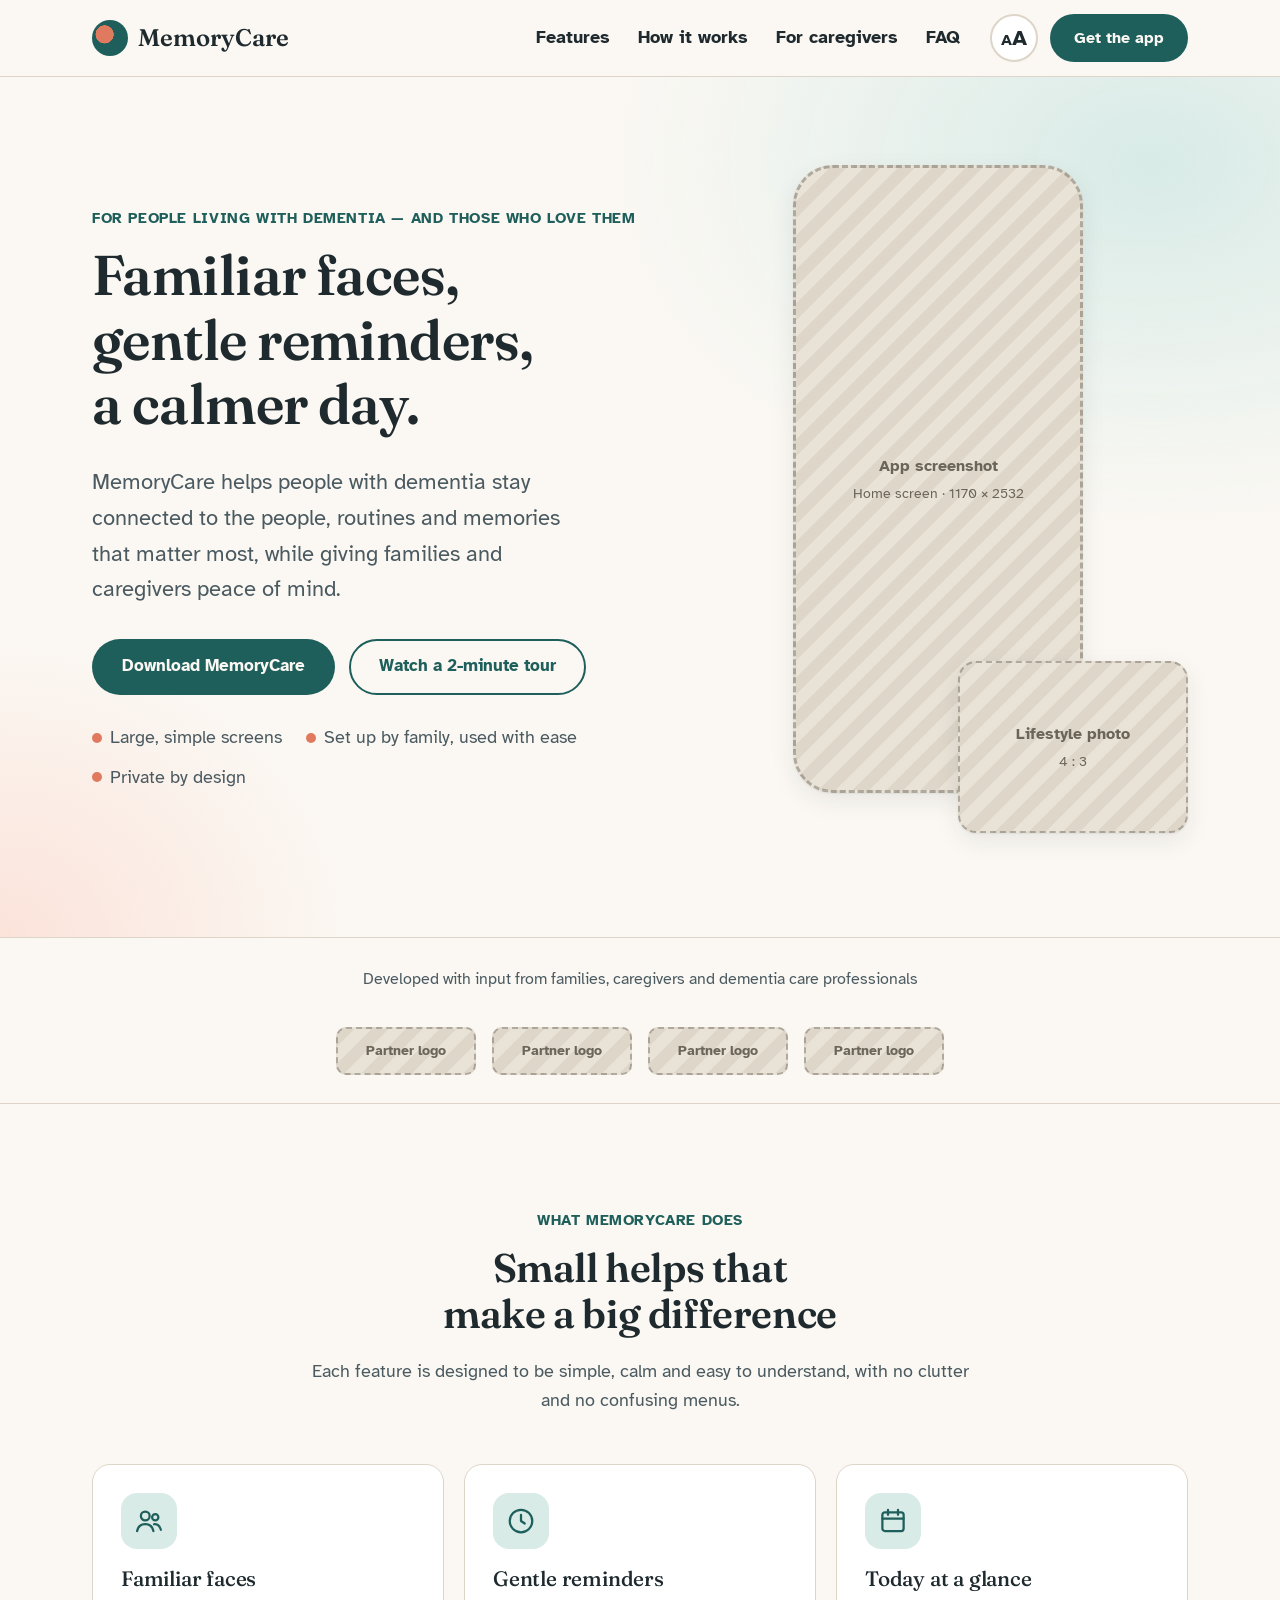
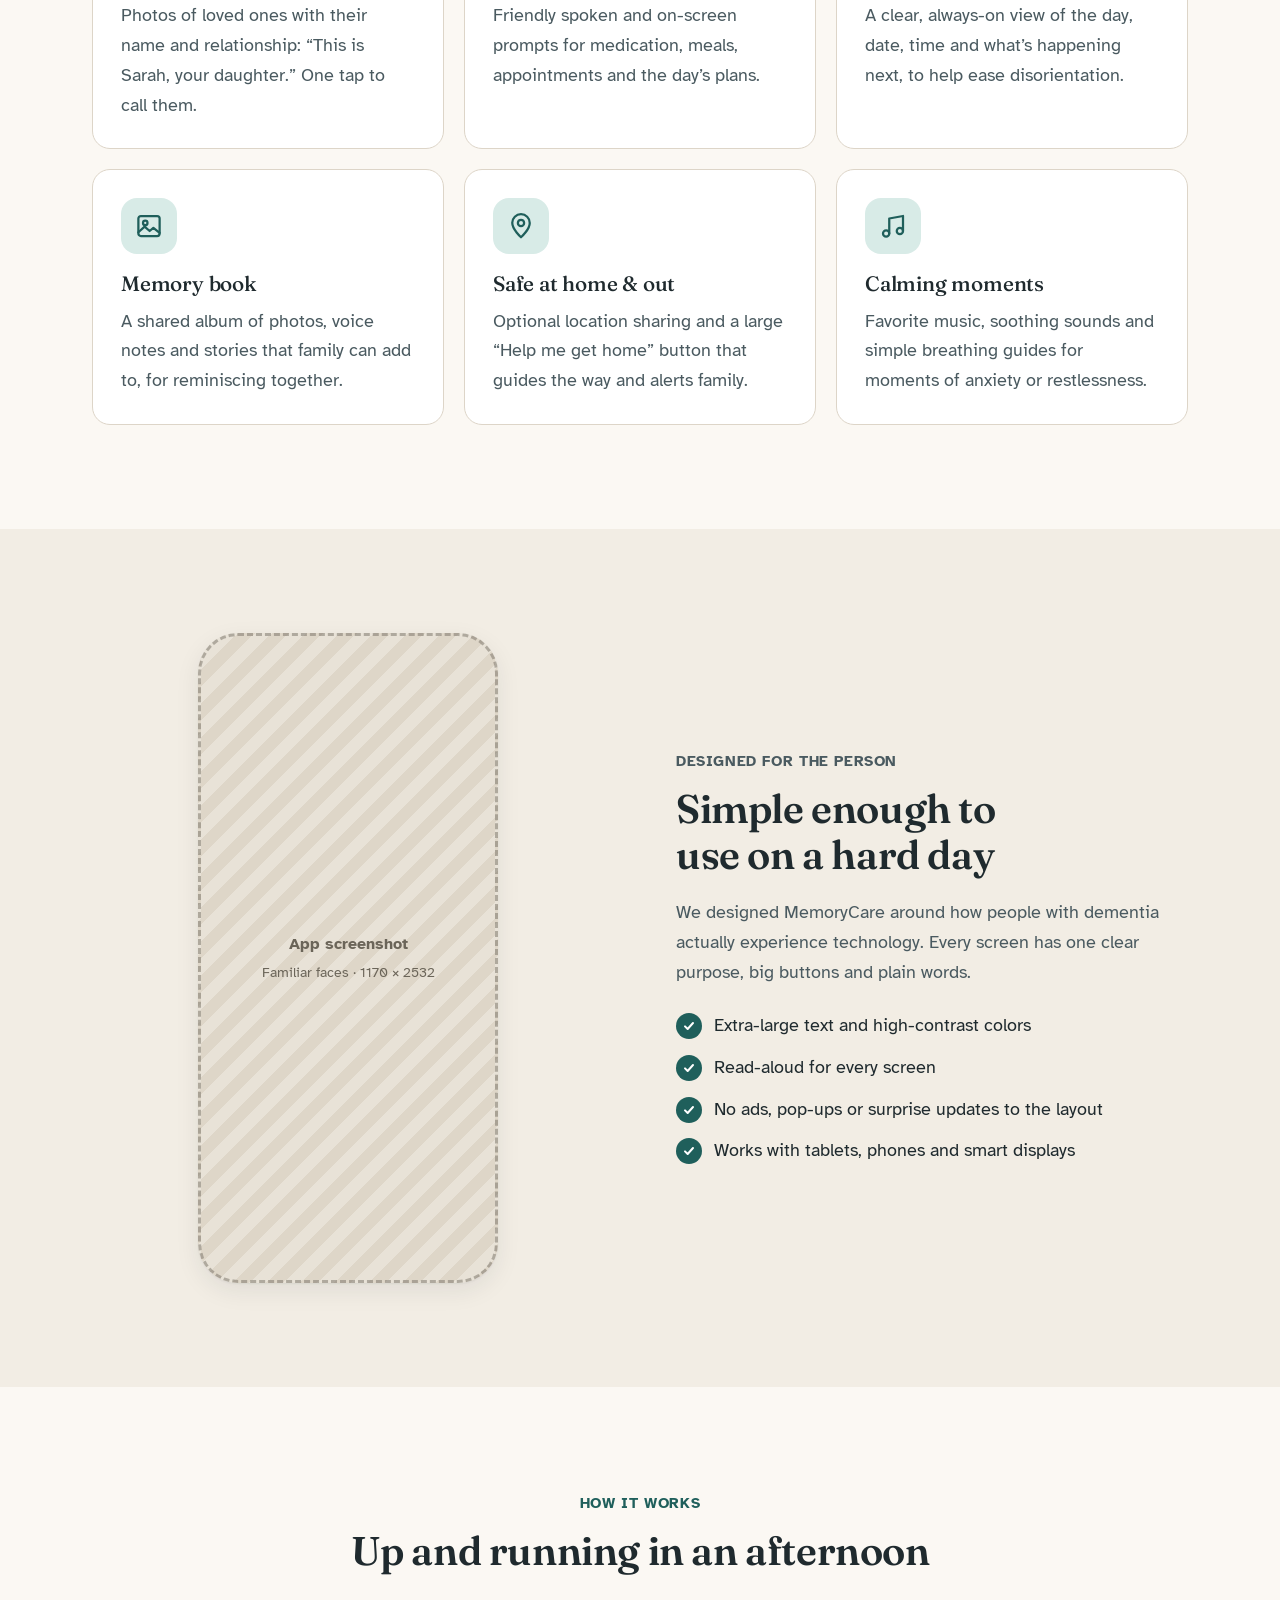
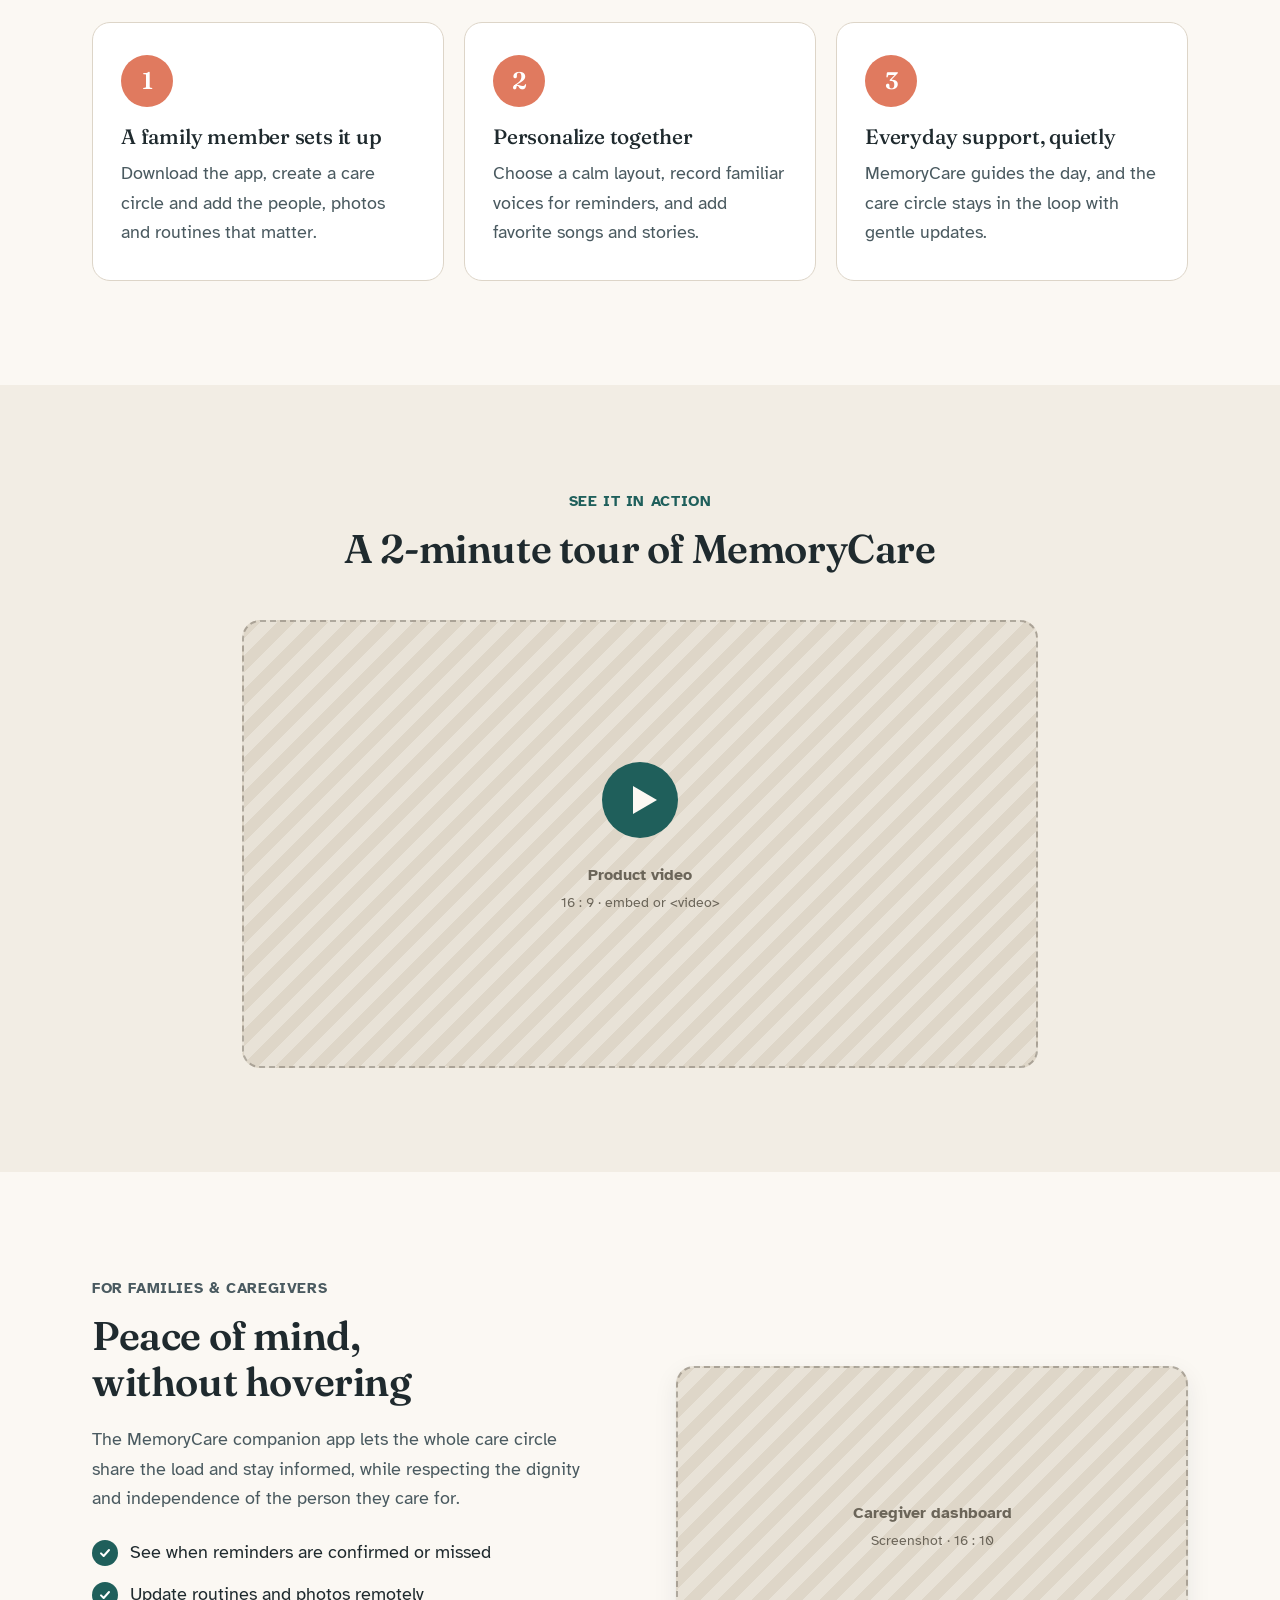
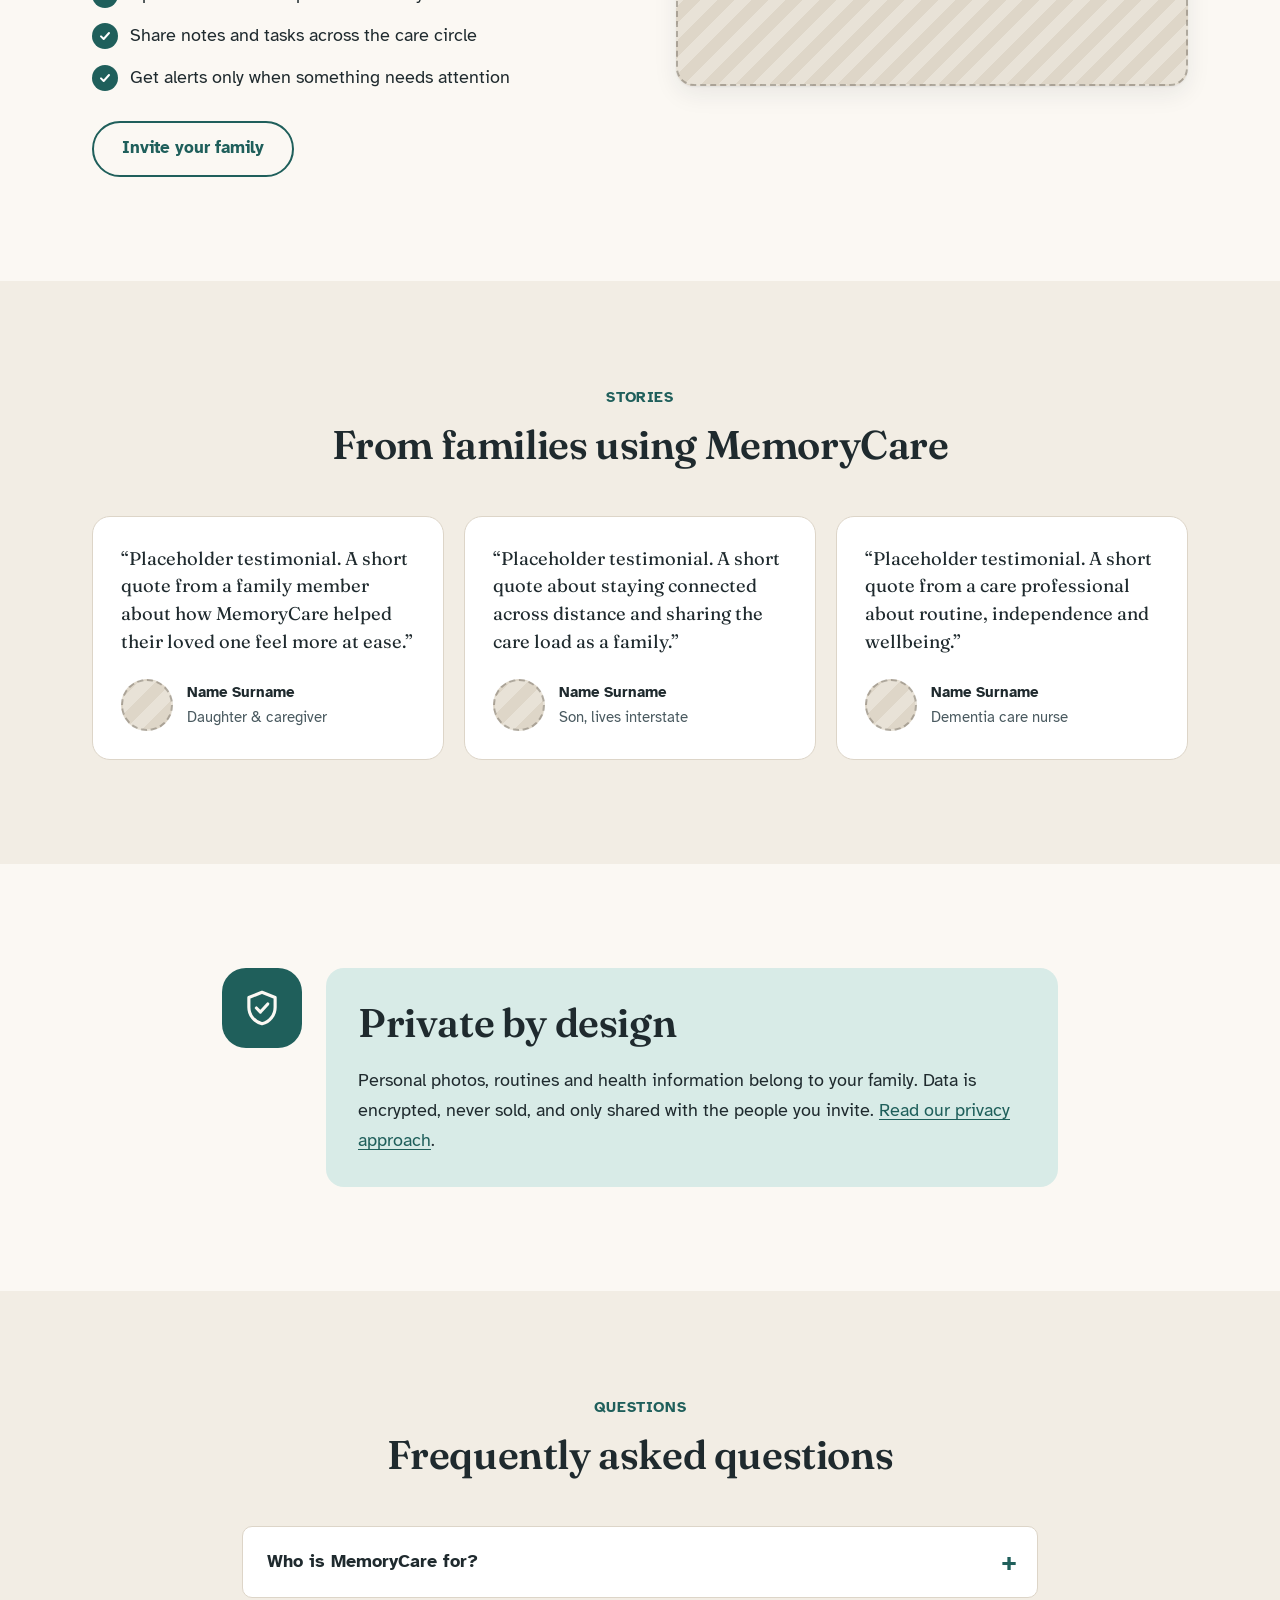
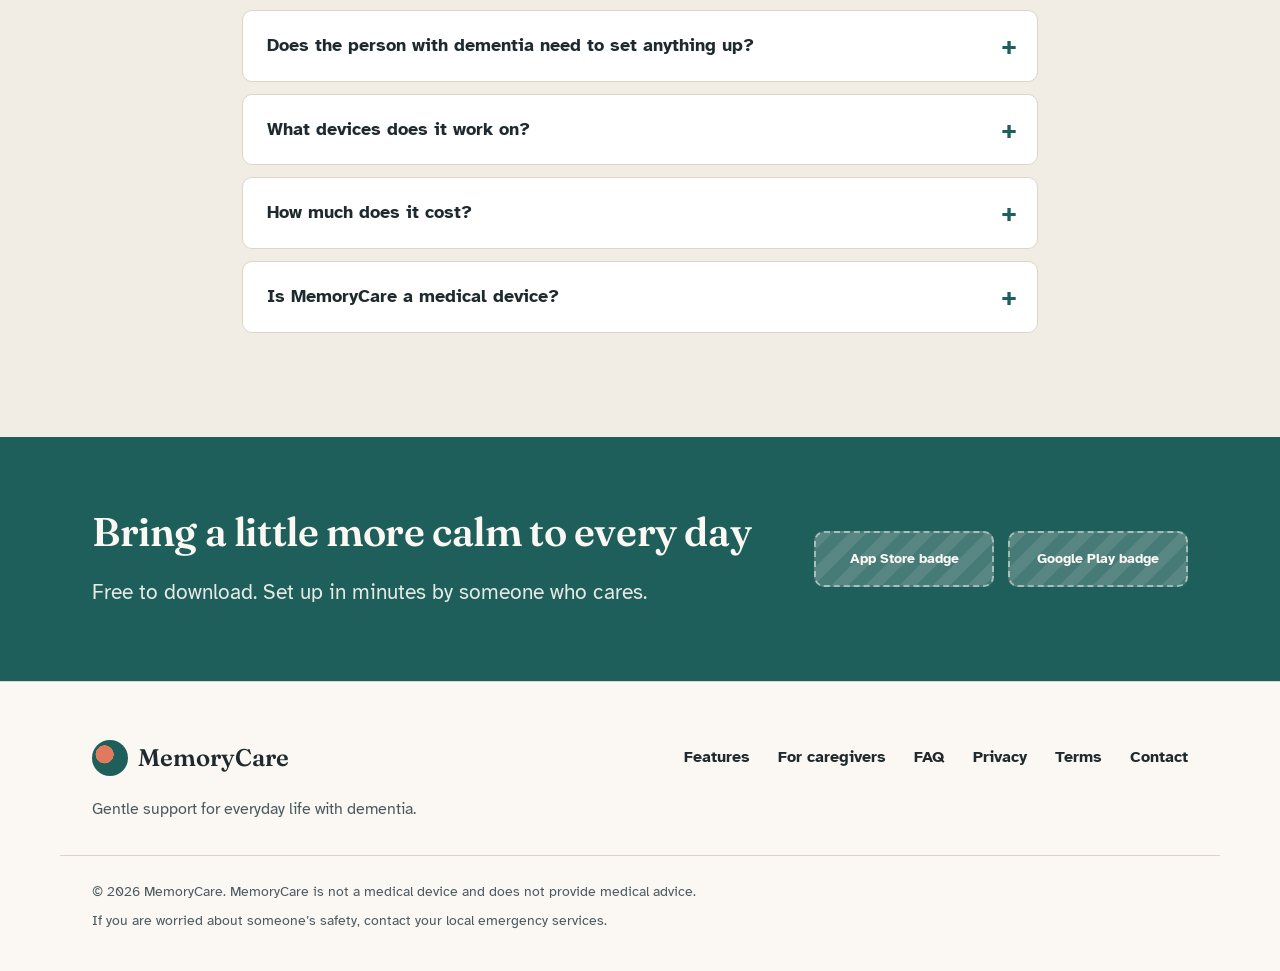
==== index.html @ 11215de0 "Initial commit" ====
<!doctype html>
<html lang="en">
<head>
  <meta charset="utf-8">
  <meta name="viewport" content="width=device-width, initial-scale=1">
  <title>MemoryCare — Gentle support for everyday life with dementia</title>
  <meta name="description" content="MemoryCare helps people living with dementia stay connected to the people, routines and memories that matter — and gives caregivers peace of mind.">
  <link rel="icon" href="assets/favicon.svg" type="image/svg+xml">
  <link rel="preconnect" href="https://fonts.googleapis.com">
  <link rel="preconnect" href="https://fonts.gstatic.com" crossorigin>
  <link href="https://fonts.googleapis.com/css2?family=Atkinson+Hyperlegible:ital,wght@0,400;0,700;1,400&family=Fraunces:opsz,wght@9..144,500;9..144,600&display=swap" rel="stylesheet">
  <link rel="stylesheet" href="styles.css">
</head>
<body>
  <a class="skip-link" href="#main">Skip to main content</a>

  <header class="site-header">
    <div class="container header-inner">
      <a class="brand" href="#top" aria-label="MemoryCare home">
        <!-- PLACEHOLDER: replace with final logo -->
        <span class="brand-mark" aria-hidden="true"></span>
        <span class="brand-name">MemoryCare</span>
      </a>

      <button class="nav-toggle" aria-expanded="false" aria-controls="site-nav">
        <span class="nav-toggle-bar" aria-hidden="true"></span>
        <span class="visually-hidden">Menu</span>
      </button>

      <nav id="site-nav" class="site-nav" aria-label="Main">
        <ul>
          <li><a href="#features">Features</a></li>
          <li><a href="#how-it-works">How it works</a></li>
          <li><a href="#caregivers">For caregivers</a></li>
          <li><a href="#faq">FAQ</a></li>
        </ul>
        <div class="nav-actions">
          <button class="text-size-toggle" type="button" aria-pressed="false" title="Make text larger">
            <span aria-hidden="true">A<span class="big-a">A</span></span>
            <span class="visually-hidden">Larger text</span>
          </button>
          <a class="btn btn-primary btn-sm" href="#download">Get the app</a>
        </div>
      </nav>
    </div>
  </header>

  <main id="main">
    <!-- HERO -->
    <section class="hero" id="top">
      <div class="container hero-inner">
        <div class="hero-copy">
          <p class="eyebrow">For people living with dementia — and those who love them</p>
          <h1>Familiar faces, gentle reminders, a calmer day.</h1>
          <p class="lead">MemoryCare helps people with dementia stay connected to the people, routines and memories that matter most, while giving families and caregivers peace of mind.</p>
          <div class="hero-ctas">
            <a class="btn btn-primary" href="#download">Download MemoryCare</a>
            <a class="btn btn-ghost" href="#video">Watch a 2-minute tour</a>
          </div>
          <ul class="hero-points">
            <li>Large, simple screens</li>
            <li>Set up by family, used with ease</li>
            <li>Private by design</li>
          </ul>
        </div>
        <div class="hero-media">
          <div class="ph ph-phone" role="img" aria-label="Placeholder: MemoryCare home screen on a phone">
            <span>App screenshot<small>Home screen · 1170 × 2532</small></span>
          </div>
          <div class="ph ph-photo hero-photo" role="img" aria-label="Placeholder: older adult and family member using the app together">
            <span>Lifestyle photo<small>4 : 3</small></span>
          </div>
        </div>
      </div>
    </section>

    <!-- TRUST STRIP -->
    <section class="trust" aria-label="Partners and recognition">
      <div class="container trust-inner">
        <p>Developed with input from families, caregivers and dementia care professionals</p>
        <ul class="logo-row">
          <li class="ph ph-logo">Partner logo</li>
          <li class="ph ph-logo">Partner logo</li>
          <li class="ph ph-logo">Partner logo</li>
          <li class="ph ph-logo">Partner logo</li>
        </ul>
      </div>
    </section>

    <!-- FEATURES -->
    <section class="section" id="features">
      <div class="container">
        <header class="section-head">
          <p class="eyebrow">What MemoryCare does</p>
          <h2>Small helps that make a big difference</h2>
          <p>Each feature is designed to be simple, calm and easy to understand, with no clutter and no confusing menus.</p>
        </header>

        <ul class="feature-grid">
          <li class="feature">
            <span class="feature-icon" aria-hidden="true">
              <svg viewBox="0 0 24 24"><circle cx="9" cy="8" r="3.5"/><path d="M2.5 20c.8-3.6 3.4-5.5 6.5-5.5s5.7 1.9 6.5 5.5"/><circle cx="17" cy="9" r="2.5"/><path d="M16 14.6c2.6-.2 4.7 1.4 5.5 4.4"/></svg>
            </span>
            <h3>Familiar faces</h3>
            <p>Photos of loved ones with their name and relationship: “This is Sarah, your daughter.” One tap to call them.</p>
          </li>
          <li class="feature">
            <span class="feature-icon" aria-hidden="true">
              <svg viewBox="0 0 24 24"><circle cx="12" cy="12" r="9"/><path d="M12 7v5l3 2"/></svg>
            </span>
            <h3>Gentle reminders</h3>
            <p>Friendly spoken and on-screen prompts for medication, meals, appointments and the day’s plans.</p>
          </li>
          <li class="feature">
            <span class="feature-icon" aria-hidden="true">
              <svg viewBox="0 0 24 24"><rect x="3.5" y="5" width="17" height="15" rx="2"/><path d="M3.5 10h17M8 3v4M16 3v4"/></svg>
            </span>
            <h3>Today at a glance</h3>
            <p>A clear, always-on view of the day, date, time and what’s happening next, to help ease disorientation.</p>
          </li>
          <li class="feature">
            <span class="feature-icon" aria-hidden="true">
              <svg viewBox="0 0 24 24"><rect x="3.5" y="4" width="17" height="16" rx="2"/><circle cx="9" cy="9.5" r="1.8"/><path d="m3.5 17 5-4.5 4 3.5 3-2.5 5 4"/></svg>
            </span>
            <h3>Memory book</h3>
            <p>A shared album of photos, voice notes and stories that family can add to, for reminiscing together.</p>
          </li>
          <li class="feature">
            <span class="feature-icon" aria-hidden="true">
              <svg viewBox="0 0 24 24"><path d="M12 21s-7-6.2-7-11.5A7 7 0 0 1 19 9.5C19 14.8 12 21 12 21z"/><circle cx="12" cy="9.5" r="2.5"/></svg>
            </span>
            <h3>Safe at home &amp; out</h3>
            <p>Optional location sharing and a large “Help me get home” button that guides the way and alerts family.</p>
          </li>
          <li class="feature">
            <span class="feature-icon" aria-hidden="true">
              <svg viewBox="0 0 24 24"><path d="M9 18V6l11-2v12"/><circle cx="6.5" cy="18" r="2.5"/><circle cx="17.5" cy="16" r="2.5"/></svg>
            </span>
            <h3>Calming moments</h3>
            <p>Favorite music, soothing sounds and simple breathing guides for moments of anxiety or restlessness.</p>
          </li>
        </ul>
      </div>
    </section>

    <!-- SPLIT: PATIENT EXPERIENCE -->
    <section class="section section-tint">
      <div class="container split">
        <div class="split-media">
          <div class="ph ph-phone" role="img" aria-label="Placeholder: Familiar faces screen">
            <span>App screenshot<small>Familiar faces · 1170 × 2532</small></span>
          </div>
        </div>
        <div class="split-copy">
          <p class="eyebrow">Designed for the person</p>
          <h2>Simple enough to use on a hard day</h2>
          <p>We designed MemoryCare around how people with dementia actually experience technology. Every screen has one clear purpose, big buttons and plain words.</p>
          <ul class="check-list">
            <li>Extra-large text and high-contrast colors</li>
            <li>Read-aloud for every screen</li>
            <li>No ads, pop-ups or surprise updates to the layout</li>
            <li>Works with tablets, phones and smart displays</li>
          </ul>
        </div>
      </div>
    </section>

    <!-- HOW IT WORKS -->
    <section class="section" id="how-it-works">
      <div class="container">
        <header class="section-head">
          <p class="eyebrow">How it works</p>
          <h2>Up and running in an afternoon</h2>
        </header>
        <ol class="steps">
          <li class="step">
            <span class="step-num" aria-hidden="true">1</span>
            <h3>A family member sets it up</h3>
            <p>Download the app, create a care circle and add the people, photos and routines that matter.</p>
          </li>
          <li class="step">
            <span class="step-num" aria-hidden="true">2</span>
            <h3>Personalize together</h3>
            <p>Choose a calm layout, record familiar voices for reminders, and add favorite songs and stories.</p>
          </li>
          <li class="step">
            <span class="step-num" aria-hidden="true">3</span>
            <h3>Everyday support, quietly</h3>
            <p>MemoryCare guides the day, and the care circle stays in the loop with gentle updates.</p>
          </li>
        </ol>
      </div>
    </section>

    <!-- VIDEO -->
    <section class="section section-tint" id="video">
      <div class="container narrow">
        <header class="section-head">
          <p class="eyebrow">See it in action</p>
          <h2>A 2-minute tour of MemoryCare</h2>
        </header>
        <div class="ph ph-video" role="img" aria-label="Placeholder: product tour video">
          <span class="play" aria-hidden="true"></span>
          <span>Product video<small>16 : 9 · embed or &lt;video&gt;</small></span>
        </div>
      </div>
    </section>

    <!-- CAREGIVERS -->
    <section class="section" id="caregivers">
      <div class="container split split-reverse">
        <div class="split-media">
          <div class="ph ph-dashboard" role="img" aria-label="Placeholder: caregiver dashboard">
            <span>Caregiver dashboard<small>Screenshot · 16 : 10</small></span>
          </div>
        </div>
        <div class="split-copy">
          <p class="eyebrow">For families &amp; caregivers</p>
          <h2>Peace of mind, without hovering</h2>
          <p>The MemoryCare companion app lets the whole care circle share the load and stay informed, while respecting the dignity and independence of the person they care for.</p>
          <ul class="check-list">
            <li>See when reminders are confirmed or missed</li>
            <li>Update routines and photos remotely</li>
            <li>Share notes and tasks across the care circle</li>
            <li>Get alerts only when something needs attention</li>
          </ul>
          <a class="btn btn-ghost" href="#download">Invite your family</a>
        </div>
      </div>
    </section>

    <!-- TESTIMONIALS -->
    <section class="section section-tint" aria-labelledby="stories-title">
      <div class="container">
        <header class="section-head">
          <p class="eyebrow">Stories</p>
          <h2 id="stories-title">From families using MemoryCare</h2>
        </header>
        <ul class="quote-grid">
          <li class="quote">
            <blockquote>“Placeholder testimonial. A short quote from a family member about how MemoryCare helped their loved one feel more at ease.”</blockquote>
            <div class="quote-by">
              <span class="ph ph-avatar" role="img" aria-label="Placeholder: portrait"></span>
              <span><strong>Name Surname</strong><br>Daughter &amp; caregiver</span>
            </div>
          </li>
          <li class="quote">
            <blockquote>“Placeholder testimonial. A short quote about staying connected across distance and sharing the care load as a family.”</blockquote>
            <div class="quote-by">
              <span class="ph ph-avatar" role="img" aria-label="Placeholder: portrait"></span>
              <span><strong>Name Surname</strong><br>Son, lives interstate</span>
            </div>
          </li>
          <li class="quote">
            <blockquote>“Placeholder testimonial. A short quote from a care professional about routine, independence and wellbeing.”</blockquote>
            <div class="quote-by">
              <span class="ph ph-avatar" role="img" aria-label="Placeholder: portrait"></span>
              <span><strong>Name Surname</strong><br>Dementia care nurse</span>
            </div>
          </li>
        </ul>
      </div>
    </section>

    <!-- PRIVACY -->
    <section class="section">
      <div class="container privacy">
        <span class="privacy-icon" aria-hidden="true">
          <svg viewBox="0 0 24 24"><path d="M12 3 4.5 6v5.5c0 4.6 3.1 8.4 7.5 9.5 4.4-1.1 7.5-4.9 7.5-9.5V6L12 3z"/><path d="m8.8 12 2.3 2.3 4.2-4.6"/></svg>
        </span>
        <div>
          <h2>Private by design</h2>
          <p>Personal photos, routines and health information belong to your family. Data is encrypted, never sold, and only shared with the people you invite. <a href="#">Read our privacy approach</a>.</p>
        </div>
      </div>
    </section>

    <!-- FAQ -->
    <section class="section section-tint" id="faq">
      <div class="container narrow">
        <header class="section-head">
          <p class="eyebrow">Questions</p>
          <h2>Frequently asked questions</h2>
        </header>
        <div class="faq">
          <details>
            <summary>Who is MemoryCare for?</summary>
            <p>MemoryCare is for people living with early- to mid-stage dementia or memory loss, and the family members and caregivers who support them.</p>
          </details>
          <details>
            <summary>Does the person with dementia need to set anything up?</summary>
            <p>No. A family member or caregiver handles setup from their own phone. The person using MemoryCare simply sees a calm, ready-to-use home screen.</p>
          </details>
          <details>
            <summary>What devices does it work on?</summary>
            <p>MemoryCare works on iPhone, iPad and Android phones and tablets. A large tablet on a stand works especially well at home.</p>
          </details>
          <details>
            <summary>How much does it cost?</summary>
            <p>Placeholder: pricing details to be confirmed.</p>
          </details>
          <details>
            <summary>Is MemoryCare a medical device?</summary>
            <p>No. MemoryCare is a daily-living support tool and does not diagnose or treat any condition. Always follow the advice of your health professionals.</p>
          </details>
        </div>
      </div>
    </section>

    <!-- DOWNLOAD CTA -->
    <section class="cta" id="download">
      <div class="container cta-inner">
        <div>
          <h2>Bring a little more calm to every day</h2>
          <p>Free to download. Set up in minutes by someone who cares.</p>
        </div>
        <div class="store-badges">
          <!-- PLACEHOLDER: replace with official App Store / Google Play badges + links -->
          <a class="ph ph-badge" href="#" aria-label="Download on the App Store (link coming soon)">App Store badge</a>
          <a class="ph ph-badge" href="#" aria-label="Get it on Google Play (link coming soon)">Google Play badge</a>
        </div>
      </div>
    </section>
  </main>

  <footer class="site-footer">
    <div class="container footer-inner">
      <div class="footer-brand">
        <a class="brand" href="#top" aria-label="MemoryCare home">
          <span class="brand-mark" aria-hidden="true"></span>
          <span class="brand-name">MemoryCare</span>
        </a>
        <p>Gentle support for everyday life with dementia.</p>
      </div>
      <nav class="footer-nav" aria-label="Footer">
        <ul>
          <li><a href="#features">Features</a></li>
          <li><a href="#caregivers">For caregivers</a></li>
          <li><a href="#faq">FAQ</a></li>
          <li><a href="#">Privacy</a></li>
          <li><a href="#">Terms</a></li>
          <li><a href="mailto:hello@example.com">Contact</a></li>
        </ul>
      </nav>
    </div>
    <div class="container footer-legal">
      <p>&copy; <span id="year">2026</span> MemoryCare. MemoryCare is not a medical device and does not provide medical advice.</p>
      <p>If you are worried about someone’s safety, contact your local emergency services.</p>
    </div>
  </footer>

  <script src="script.js"></script>
</body>
</html>
---- styles.css ----
/* ==========================================================================
   MemoryCare — styles
   Calm, high-contrast, large-type design for people living with dementia
   and their caregivers.
   ========================================================================== */

:root {
  /* Palette */
  --bg: #fbf8f3;
  --bg-tint: #f2ede4;
  --surface: #ffffff;
  --text: #1f2a2e;
  --text-muted: #4a5a60;
  --primary: #1f5f5b;
  --primary-hover: #174a47;
  --primary-soft: #d8ebe7;
  --accent: #e07a5f;
  --accent-soft: #fbe3da;
  --border: #ddd5c8;
  --focus: #e07a5f;

  /* Placeholder media */
  --ph-bg: #e8e2d7;
  --ph-stripe: #ded6c8;
  --ph-text: #6b6559;

  /* Type */
  --font-body: "Atkinson Hyperlegible", system-ui, -apple-system, "Segoe UI", sans-serif;
  --font-display: "Fraunces", Georgia, serif;
  --base-size: 1.125rem; /* 18px */

  /* Layout */
  --radius: 18px;
  --radius-sm: 10px;
  --shadow: 0 1px 2px rgb(31 42 46 / 0.06), 0 8px 24px rgb(31 42 46 / 0.08);
  --container: 1160px;
  --gutter: 16px;
}

@media (prefers-color-scheme: dark) {
  :root {
    --bg: #141b1d;
    --bg-tint: #1a2326;
    --surface: #1f2a2d;
    --text: #eef2f0;
    --text-muted: #b5c2c0;
    --primary: #7cc4b9;
    --primary-hover: #9ad6cc;
    --primary-soft: #23403d;
    --accent: #f0a088;
    --accent-soft: #3e2b25;
    --border: #2f3d40;
    --focus: #f0a088;
    --ph-bg: #253033;
    --ph-stripe: #2b3739;
    --ph-text: #9fb0ad;
    --shadow: 0 1px 2px rgb(0 0 0 / 0.3), 0 8px 24px rgb(0 0 0 / 0.3);
  }
}

/* Larger text mode (toggled from header) */
html.text-large { --base-size: 1.3125rem; } /* 21px */

/* ---------- Base ---------- */
*,
*::before,
*::after { box-sizing: border-box; }

html {
  scroll-behavior: smooth;
  scroll-padding-top: 90px;
  -webkit-text-size-adjust: 100%;
}

@media (prefers-reduced-motion: reduce) {
  html { scroll-behavior: auto; }
  *, *::before, *::after { transition: none !important; animation: none !important; }
}

body {
  margin: 0;
  background: var(--bg);
  color: var(--text);
  font-family: var(--font-body);
  font-size: var(--base-size);
  line-height: 1.65;
  overflow-x: hidden;
}

h1, h2, h3 {
  font-family: var(--font-display);
  font-weight: 600;
  line-height: 1.15;
  letter-spacing: -0.01em;
  margin: 0 0 0.5em;
  text-wrap: balance;
}
h1 { font-size: clamp(2.25rem, 5vw, 3.5rem); }
h2 { font-size: clamp(1.75rem, 3.6vw, 2.5rem); }
h3 { font-size: 1.3rem; font-weight: 500; }

p { margin: 0 0 1em; }
p:last-child { margin-bottom: 0; }

a { color: var(--primary); text-underline-offset: 3px; }
a:hover { color: var(--primary-hover); }

ul, ol { margin: 0; padding: 0; list-style: none; }

:focus-visible {
  outline: 3px solid var(--focus);
  outline-offset: 3px;
  border-radius: 6px;
}

.visually-hidden {
  position: absolute !important;
  width: 1px; height: 1px;
  overflow: hidden;
  clip: rect(0 0 0 0);
  white-space: nowrap;
}

.skip-link {
  position: absolute;
  left: 16px; top: -100px;
  background: var(--primary);
  color: var(--bg);
  padding: 12px 18px;
  border-radius: var(--radius-sm);
  z-index: 100;
  font-weight: 700;
}
.skip-link:focus { top: 16px; color: var(--bg); }

.container {
  width: 100%;
  max-width: var(--container);
  margin-inline: auto;
  padding-inline: var(--gutter);
}
@media (min-width: 720px) { :root { --gutter: 32px; } }

.narrow { max-width: 860px; }

/* ---------- Buttons ---------- */
.btn {
  display: inline-flex;
  align-items: center;
  justify-content: center;
  min-height: 56px;
  padding: 0 28px;
  border-radius: 999px;
  font: 700 1.05rem/1 var(--font-body);
  text-decoration: none;
  border: 2px solid transparent;
  cursor: pointer;
  transition: background-color .15s, color .15s, border-color .15s, transform .15s;
}
.btn:active { transform: translateY(1px); }
.btn-primary { background: var(--primary); color: var(--bg); }
.btn-primary:hover { background: var(--primary-hover); color: var(--bg); }
.btn-ghost { border-color: var(--primary); color: var(--primary); background: transparent; }
.btn-ghost:hover { background: var(--primary-soft); color: var(--primary); }
.btn-sm { min-height: 48px; padding: 0 22px; font-size: 1rem; }

/* ---------- Header ---------- */
.site-header {
  position: sticky;
  top: 0;
  z-index: 50;
  background: color-mix(in srgb, var(--bg) 92%, transparent);
  backdrop-filter: blur(10px);
  border-bottom: 1px solid var(--border);
}
.header-inner {
  display: flex;
  align-items: center;
  justify-content: space-between;
  gap: 16px;
  min-height: 76px;
}

.brand {
  display: inline-flex;
  align-items: center;
  gap: 10px;
  text-decoration: none;
  color: var(--text);
}
.brand:hover { color: var(--text); }
.brand-mark {
  width: 36px; height: 36px;
  border-radius: 50%;
  background:
    radial-gradient(circle at 35% 40%, var(--accent) 0 28%, transparent 29%),
    var(--primary);
  flex-shrink: 0;
}
.brand-name {
  font-family: var(--font-display);
  font-size: 1.5rem;
  font-weight: 600;
}

.site-nav { display: flex; align-items: center; gap: 28px; }
.site-nav ul { display: flex; gap: 24px; }
.site-nav ul a {
  color: var(--text);
  text-decoration: none;
  font-weight: 700;
  padding: 8px 2px;
}
.site-nav ul a:hover { color: var(--primary); text-decoration: underline; }
.nav-actions { display: flex; align-items: center; gap: 12px; }

.text-size-toggle {
  min-width: 48px; min-height: 48px;
  border-radius: 999px;
  border: 2px solid var(--border);
  background: var(--surface);
  color: var(--text);
  font: 700 1rem/1 var(--font-body);
  cursor: pointer;
}
.text-size-toggle .big-a { font-size: 1.35em; }
.text-size-toggle[aria-pressed="true"] {
  background: var(--primary-soft);
  border-color: var(--primary);
  color: var(--primary);
}

.nav-toggle {
  display: none;
  width: 52px; height: 52px;
  border: 2px solid var(--border);
  border-radius: var(--radius-sm);
  background: var(--surface);
  cursor: pointer;
  position: relative;
}
.nav-toggle-bar,
.nav-toggle-bar::before,
.nav-toggle-bar::after {
  position: absolute;
  left: 50%;
  width: 24px; height: 3px;
  margin-left: -12px;
  background: var(--text);
  border-radius: 2px;
  transition: transform .2s, opacity .2s;
}
.nav-toggle-bar { top: 50%; margin-top: -1.5px; }
.nav-toggle-bar::before, .nav-toggle-bar::after { content: ""; left: 0; margin-left: 0; }
.nav-toggle-bar::before { top: -8px; }
.nav-toggle-bar::after { top: 8px; }
.nav-toggle[aria-expanded="true"] .nav-toggle-bar { background: transparent; }
.nav-toggle[aria-expanded="true"] .nav-toggle-bar::before { transform: translateY(8px) rotate(45deg); }
.nav-toggle[aria-expanded="true"] .nav-toggle-bar::after { transform: translateY(-8px) rotate(-45deg); }

@media (max-width: 900px) {
  .nav-toggle { display: block; }
  .site-nav {
    display: none;
    position: absolute;
    top: 100%; left: 0; right: 0;
    flex-direction: column;
    align-items: stretch;
    gap: 16px;
    padding: 16px var(--gutter) 24px;
    background: var(--bg);
    border-bottom: 1px solid var(--border);
    box-shadow: var(--shadow);
  }
  .site-nav.is-open { display: flex; }
  .site-nav ul { flex-direction: column; gap: 0; }
  .site-nav ul a { display: block; padding: 14px 4px; border-bottom: 1px solid var(--border); }
  .nav-actions { justify-content: space-between; }
  .nav-actions .btn { flex: 1; }
}

/* ---------- Placeholders ---------- */
.ph {
  display: grid;
  place-items: center;
  text-align: center;
  color: var(--ph-text);
  font-weight: 700;
  font-size: 1rem;
  background:
    repeating-linear-gradient(135deg, var(--ph-stripe) 0 12px, var(--ph-bg) 12px 24px);
  border: 2px dashed color-mix(in srgb, var(--ph-text) 45%, transparent);
  border-radius: var(--radius);
  text-decoration: none;
}
.ph > span { padding: 12px; }
.ph small {
  display: block;
  font-weight: 400;
  font-size: 0.85rem;
  margin-top: 4px;
}
.ph-phone {
  aspect-ratio: 9 / 19.5;
  width: min(100%, 300px);
  border-radius: 40px;
  border-width: 3px;
  box-shadow: var(--shadow);
}
.ph-photo { aspect-ratio: 4 / 3; }
.ph-video { aspect-ratio: 16 / 9; gap: 12px; align-content: center; }
.ph-dashboard { aspect-ratio: 16 / 10; box-shadow: var(--shadow); }
.ph-logo { height: 48px; width: 140px; border-radius: var(--radius-sm); font-size: 0.85rem; }
.ph-avatar { width: 52px; height: 52px; border-radius: 50%; flex-shrink: 0; }
.ph-badge { height: 56px; width: 180px; border-radius: var(--radius-sm); font-size: 0.9rem; }

/* Real media dropped into a placeholder slot keeps its size and shape */
img:is(.ph-phone, .ph-photo, .ph-dashboard, .ph-avatar, .ph-logo),
video.ph-video { display: block; height: auto; object-fit: cover; }
img.ph-logo { object-fit: contain; height: 48px; }
img.ph-avatar { height: 52px; }

.play {
  width: 76px; height: 76px;
  border-radius: 50%;
  background: var(--primary);
  position: relative;
  margin: 0 auto;
}
.play::after {
  content: "";
  position: absolute;
  left: 31px; top: 24px;
  border-left: 24px solid var(--bg);
  border-top: 14px solid transparent;
  border-bottom: 14px solid transparent;
}

/* ---------- Hero ---------- */
.hero {
  padding: 56px 0 72px;
  background:
    radial-gradient(60% 60% at 90% 10%, var(--primary-soft), transparent 70%),
    radial-gradient(40% 50% at 0% 100%, var(--accent-soft), transparent 70%);
}
.hero-inner {
  display: grid;
  gap: 48px;
  align-items: center;
}
@media (min-width: 900px) {
  .hero { padding: 88px 0 104px; }
  .hero-inner { grid-template-columns: 1.1fr 1fr; }
}

.eyebrow {
  color: var(--primary);
  font-weight: 700;
  font-size: 0.95rem;
  letter-spacing: 0.04em;
  text-transform: uppercase;
  margin-bottom: 12px;
}
.lead { font-size: 1.2em; color: var(--text-muted); max-width: 36ch; }

.hero-ctas { display: flex; flex-wrap: wrap; gap: 14px; margin: 32px 0 28px; }

.hero-points { display: flex; flex-wrap: wrap; gap: 10px 24px; color: var(--text-muted); }
.hero-points li { display: flex; align-items: center; gap: 8px; }
.hero-points li::before {
  content: "";
  width: 10px; height: 10px;
  border-radius: 50%;
  background: var(--accent);
}

.hero-media {
  position: relative;
  display: flex;
  justify-content: center;
  padding-bottom: 40px;
}
.hero-media .ph-phone { position: relative; z-index: 1; width: min(70%, 290px); }
.hero-photo {
  position: absolute;
  right: 0; bottom: 0;
  width: 46%;
  box-shadow: var(--shadow);
  z-index: 2;
}
@media (max-width: 560px) {
  .hero-photo { width: 52%; }
}

/* ---------- Trust strip ---------- */
.trust { border-block: 1px solid var(--border); padding: 28px 0; }
.trust-inner { display: grid; gap: 18px; text-align: center; }
.trust p { color: var(--text-muted); font-size: 1rem; }
.logo-row { display: flex; flex-wrap: wrap; justify-content: center; gap: 16px; }

/* ---------- Sections ---------- */
.section { padding: 72px 0; }
@media (min-width: 900px) { .section { padding: 104px 0; } }
.section-tint { background: var(--bg-tint); }

.section-head { max-width: 680px; margin: 0 auto 48px; text-align: center; }
.section-head p:not(.eyebrow) { color: var(--text-muted); }

/* Features */
.feature-grid {
  display: grid;
  gap: 20px;
  grid-template-columns: repeat(auto-fit, minmax(min(100%, 300px), 1fr));
}
.feature {
  background: var(--surface);
  border: 1px solid var(--border);
  border-radius: var(--radius);
  padding: 28px;
}
.feature p { color: var(--text-muted); }
.feature-icon {
  display: inline-grid;
  place-items: center;
  width: 56px; height: 56px;
  border-radius: 16px;
  background: var(--primary-soft);
  color: var(--primary);
  margin-bottom: 18px;
}
.feature-icon svg,
.privacy-icon svg {
  width: 30px; height: 30px;
  fill: none;
  stroke: currentColor;
  stroke-width: 1.8;
  stroke-linecap: round;
  stroke-linejoin: round;
}

/* Split layouts */
.split { display: grid; gap: 48px; align-items: center; }
.split-media { display: flex; justify-content: center; }
.split-media .ph-dashboard { width: 100%; }
@media (min-width: 900px) {
  .split { grid-template-columns: 1fr 1fr; gap: 72px; }
  .split-reverse .split-media { order: 2; }
}
.split-copy > p { color: var(--text-muted); }
.split-copy .btn { margin-top: 28px; }

.check-list { display: grid; gap: 12px; margin-top: 24px; }
.check-list li { display: flex; gap: 12px; align-items: flex-start; }
.check-list li::before {
  content: "";
  flex-shrink: 0;
  width: 26px; height: 26px;
  margin-top: 2px;
  border-radius: 50%;
  background:
    url("data:image/svg+xml,%3Csvg xmlns='http://www.w3.org/2000/svg' viewBox='0 0 24 24' fill='none' stroke='white' stroke-width='3' stroke-linecap='round' stroke-linejoin='round'%3E%3Cpath d='m6 12.5 4 4 8-9'/%3E%3C/svg%3E") center / 16px no-repeat,
    var(--primary);
}

/* Steps */
.steps {
  display: grid;
  gap: 20px;
  grid-template-columns: repeat(auto-fit, minmax(min(100%, 280px), 1fr));
  counter-reset: none;
}
.step {
  background: var(--surface);
  border: 1px solid var(--border);
  border-radius: var(--radius);
  padding: 32px 28px;
}
.step p { color: var(--text-muted); }
.step-num {
  display: inline-grid;
  place-items: center;
  width: 52px; height: 52px;
  border-radius: 50%;
  background: var(--accent);
  color: #fff;
  font: 600 1.5rem/1 var(--font-display);
  margin-bottom: 18px;
}

/* Quotes */
.quote-grid {
  display: grid;
  gap: 20px;
  grid-template-columns: repeat(auto-fit, minmax(min(100%, 300px), 1fr));
}
.quote {
  display: flex;
  flex-direction: column;
  justify-content: space-between;
  gap: 24px;
  background: var(--surface);
  border: 1px solid var(--border);
  border-radius: var(--radius);
  padding: 28px;
}
.quote blockquote {
  margin: 0;
  font-family: var(--font-display);
  font-size: 1.15rem;
  line-height: 1.5;
}
.quote-by { display: flex; align-items: center; gap: 14px; font-size: 0.95rem; color: var(--text-muted); }
.quote-by strong { color: var(--text); }

/* Privacy */
.privacy {
  display: grid;
  gap: 24px;
  align-items: start;
  max-width: 900px;
}
@media (min-width: 720px) { .privacy { grid-template-columns: auto 1fr; } }
.privacy > div {
  background: var(--primary-soft);
  border-radius: var(--radius);
  padding: 32px;
}
.privacy-icon {
  display: grid;
  place-items: center;
  width: 80px; height: 80px;
  border-radius: 24px;
  background: var(--primary);
  color: var(--bg);
}
.privacy-icon svg { width: 42px; height: 42px; }

/* FAQ */
.faq { display: grid; gap: 12px; }
.faq details {
  background: var(--surface);
  border: 1px solid var(--border);
  border-radius: var(--radius-sm);
}
.faq summary {
  cursor: pointer;
  list-style: none;
  padding: 20px 56px 20px 24px;
  font-weight: 700;
  position: relative;
  min-height: 64px;
}
.faq summary::-webkit-details-marker { display: none; }
.faq summary::after {
  content: "+";
  position: absolute;
  right: 20px; top: 50%;
  transform: translateY(-50%);
  font-size: 1.6rem;
  line-height: 1;
  color: var(--primary);
}
.faq details[open] summary::after { content: "−"; }
.faq details p { padding: 0 24px 22px; color: var(--text-muted); }

/* CTA */
.cta {
  background: var(--primary);
  color: var(--bg);
  padding: 72px 0;
}
.cta-inner {
  display: grid;
  gap: 32px;
  align-items: center;
}
@media (min-width: 900px) { .cta-inner { grid-template-columns: 1fr auto; } }
.cta h2 { color: var(--bg); }
.cta p { opacity: 0.9; font-size: 1.15em; }
.store-badges { display: flex; flex-wrap: wrap; gap: 14px; }
.cta .ph {
  --ph-bg: color-mix(in srgb, var(--bg) 18%, var(--primary));
  --ph-stripe: color-mix(in srgb, var(--bg) 26%, var(--primary));
  color: var(--bg);
  border-color: color-mix(in srgb, var(--bg) 50%, transparent);
}

/* ---------- Footer ---------- */
.site-footer {
  padding: 56px 0 32px;
  border-top: 1px solid var(--border);
  font-size: 1rem;
}
.footer-inner {
  display: grid;
  gap: 32px;
  padding-bottom: 32px;
  border-bottom: 1px solid var(--border);
}
@media (min-width: 720px) { .footer-inner { grid-template-columns: 1fr auto; align-items: start; } }
.footer-brand p { color: var(--text-muted); margin-top: 12px; }
.footer-nav ul { display: flex; flex-wrap: wrap; gap: 8px 28px; }
.footer-nav a { color: var(--text); text-decoration: none; font-weight: 700; padding: 6px 0; display: inline-block; }
.footer-nav a:hover { color: var(--primary); text-decoration: underline; }
.footer-legal { padding-top: 24px; color: var(--text-muted); font-size: 0.9rem; }
.footer-legal p { margin-bottom: 6px; }
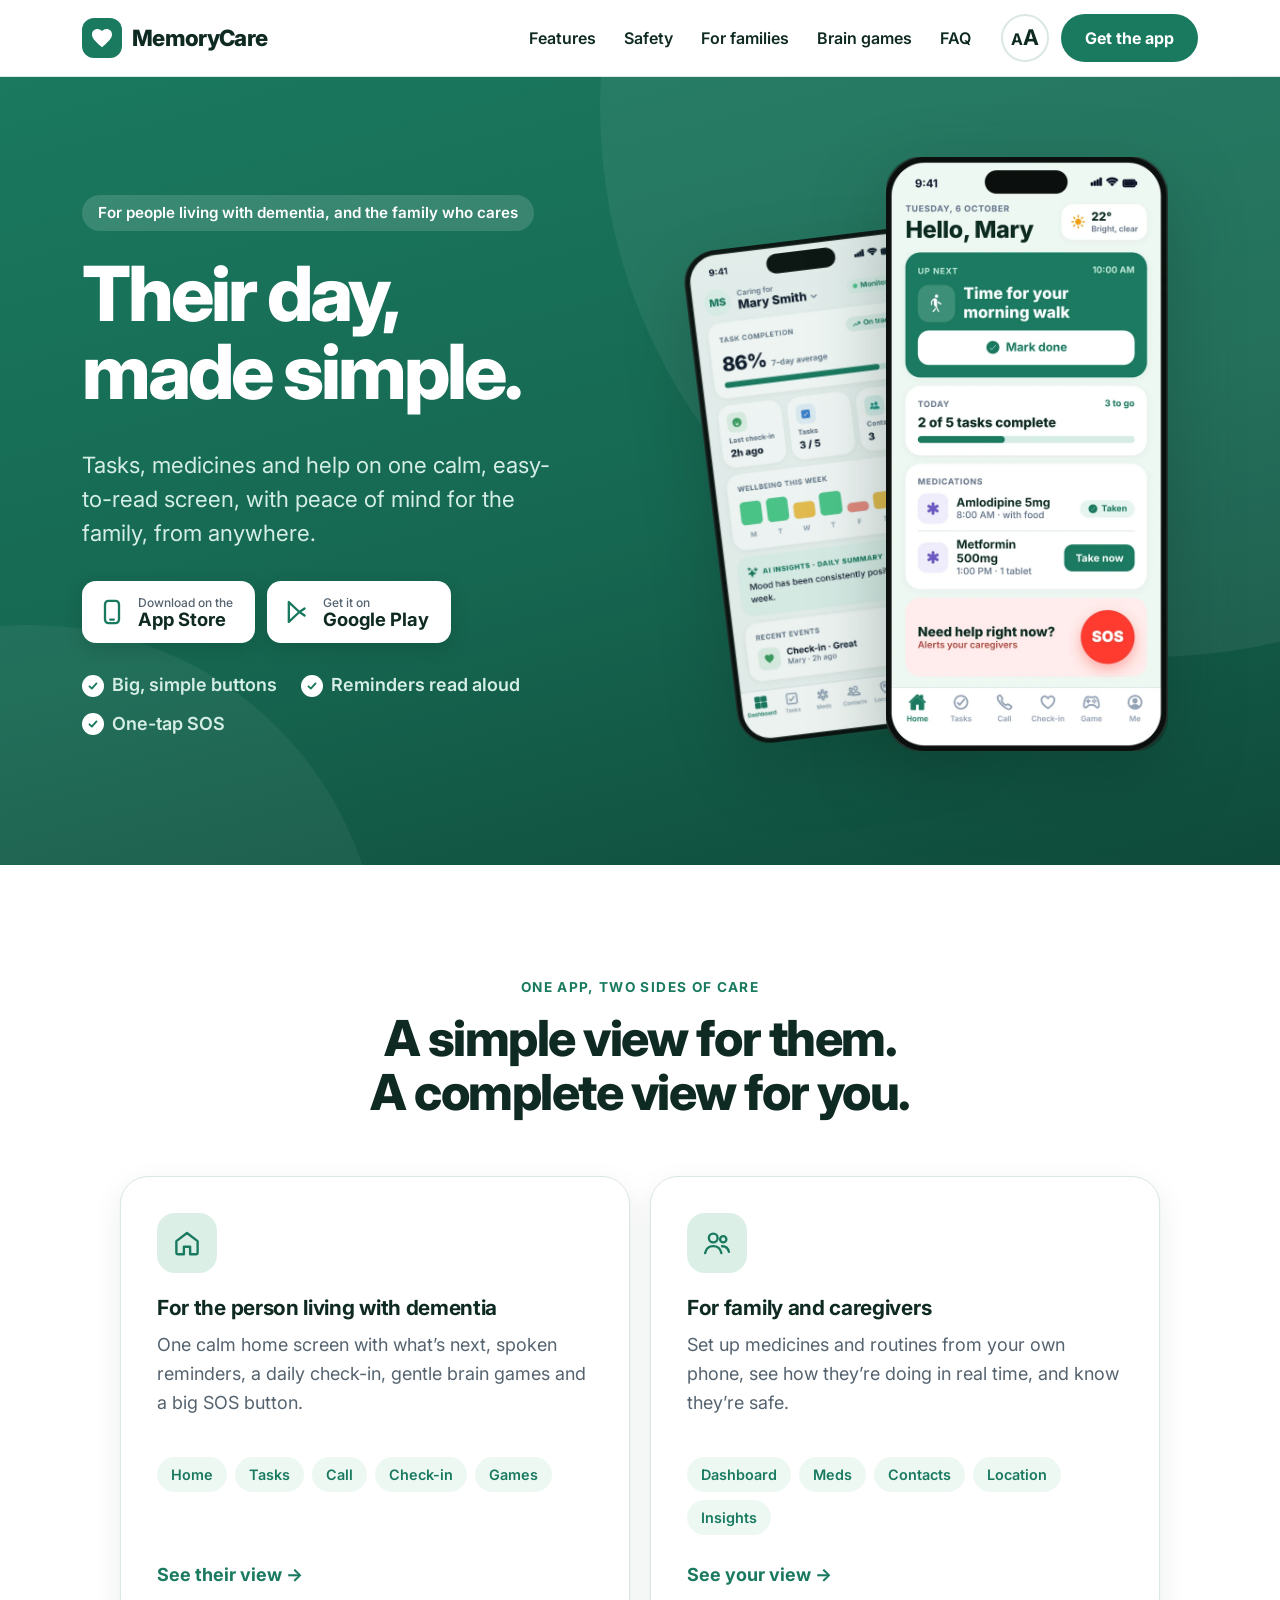
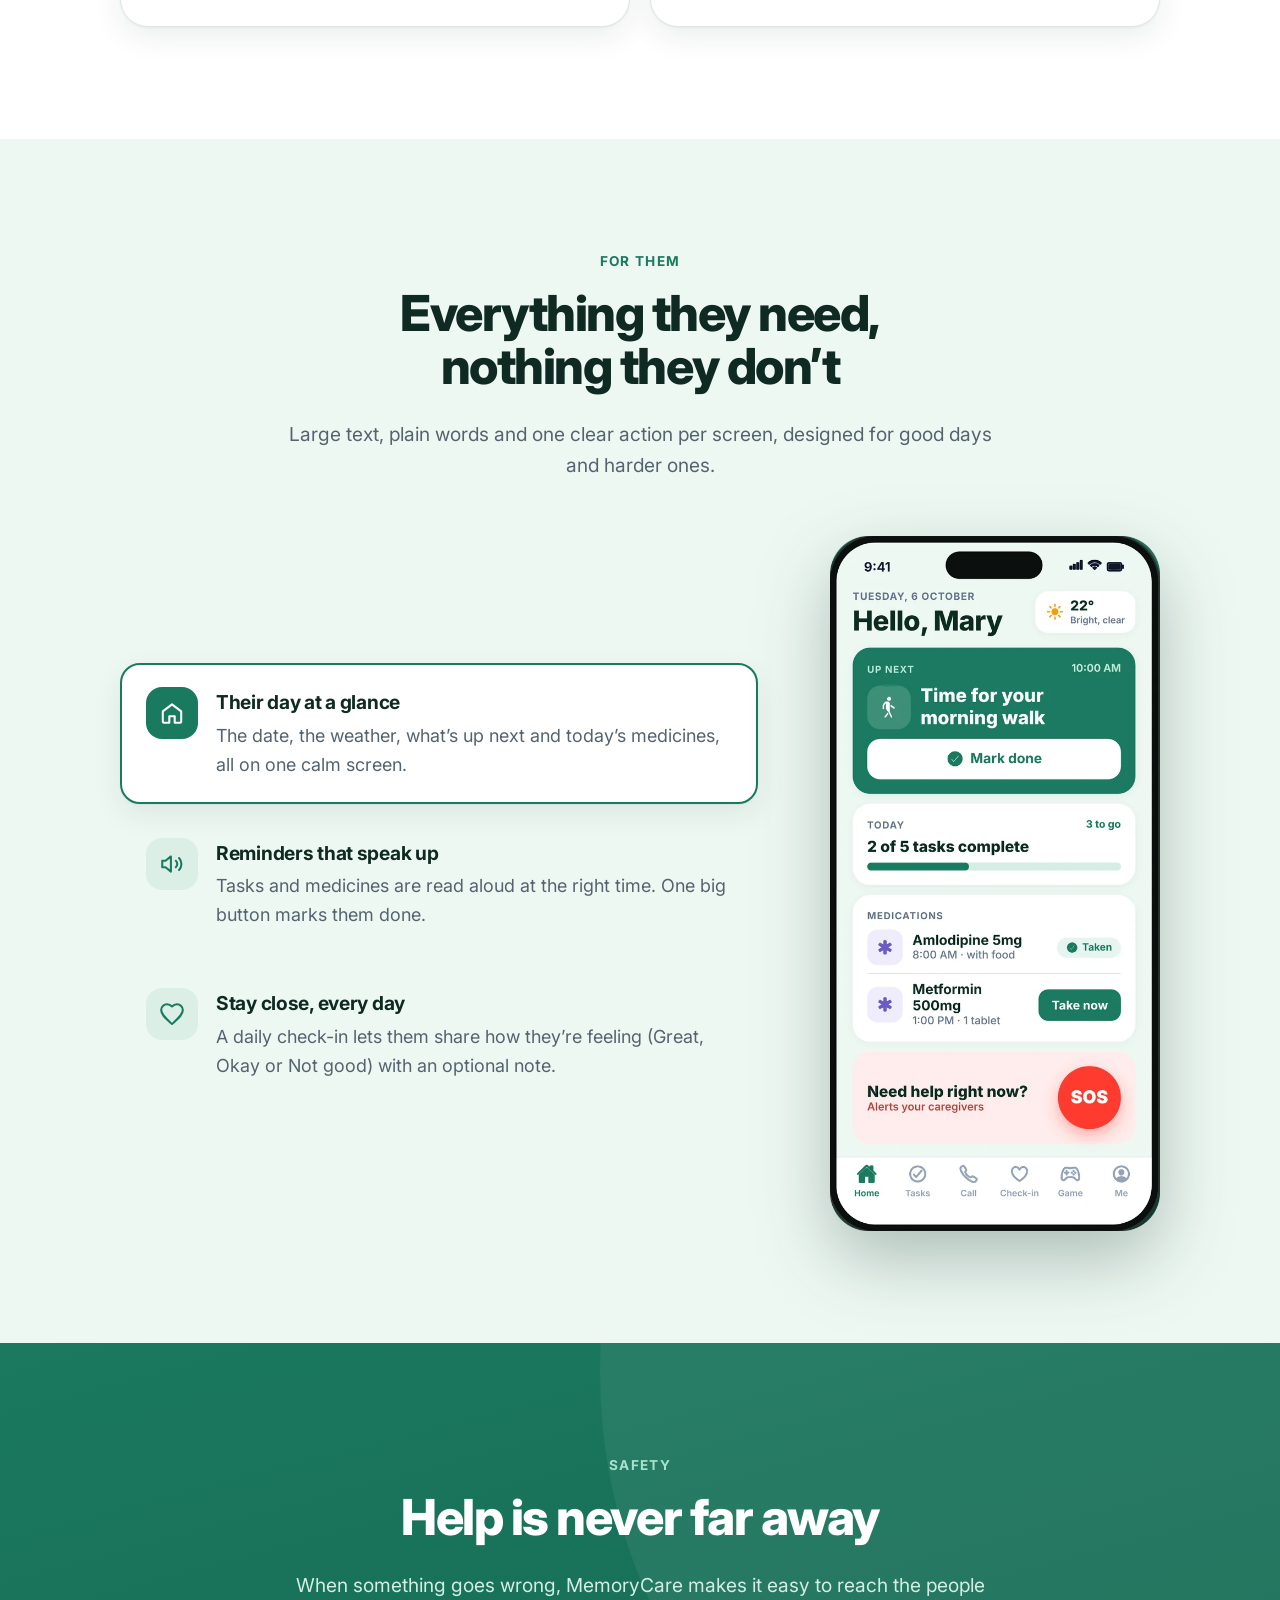
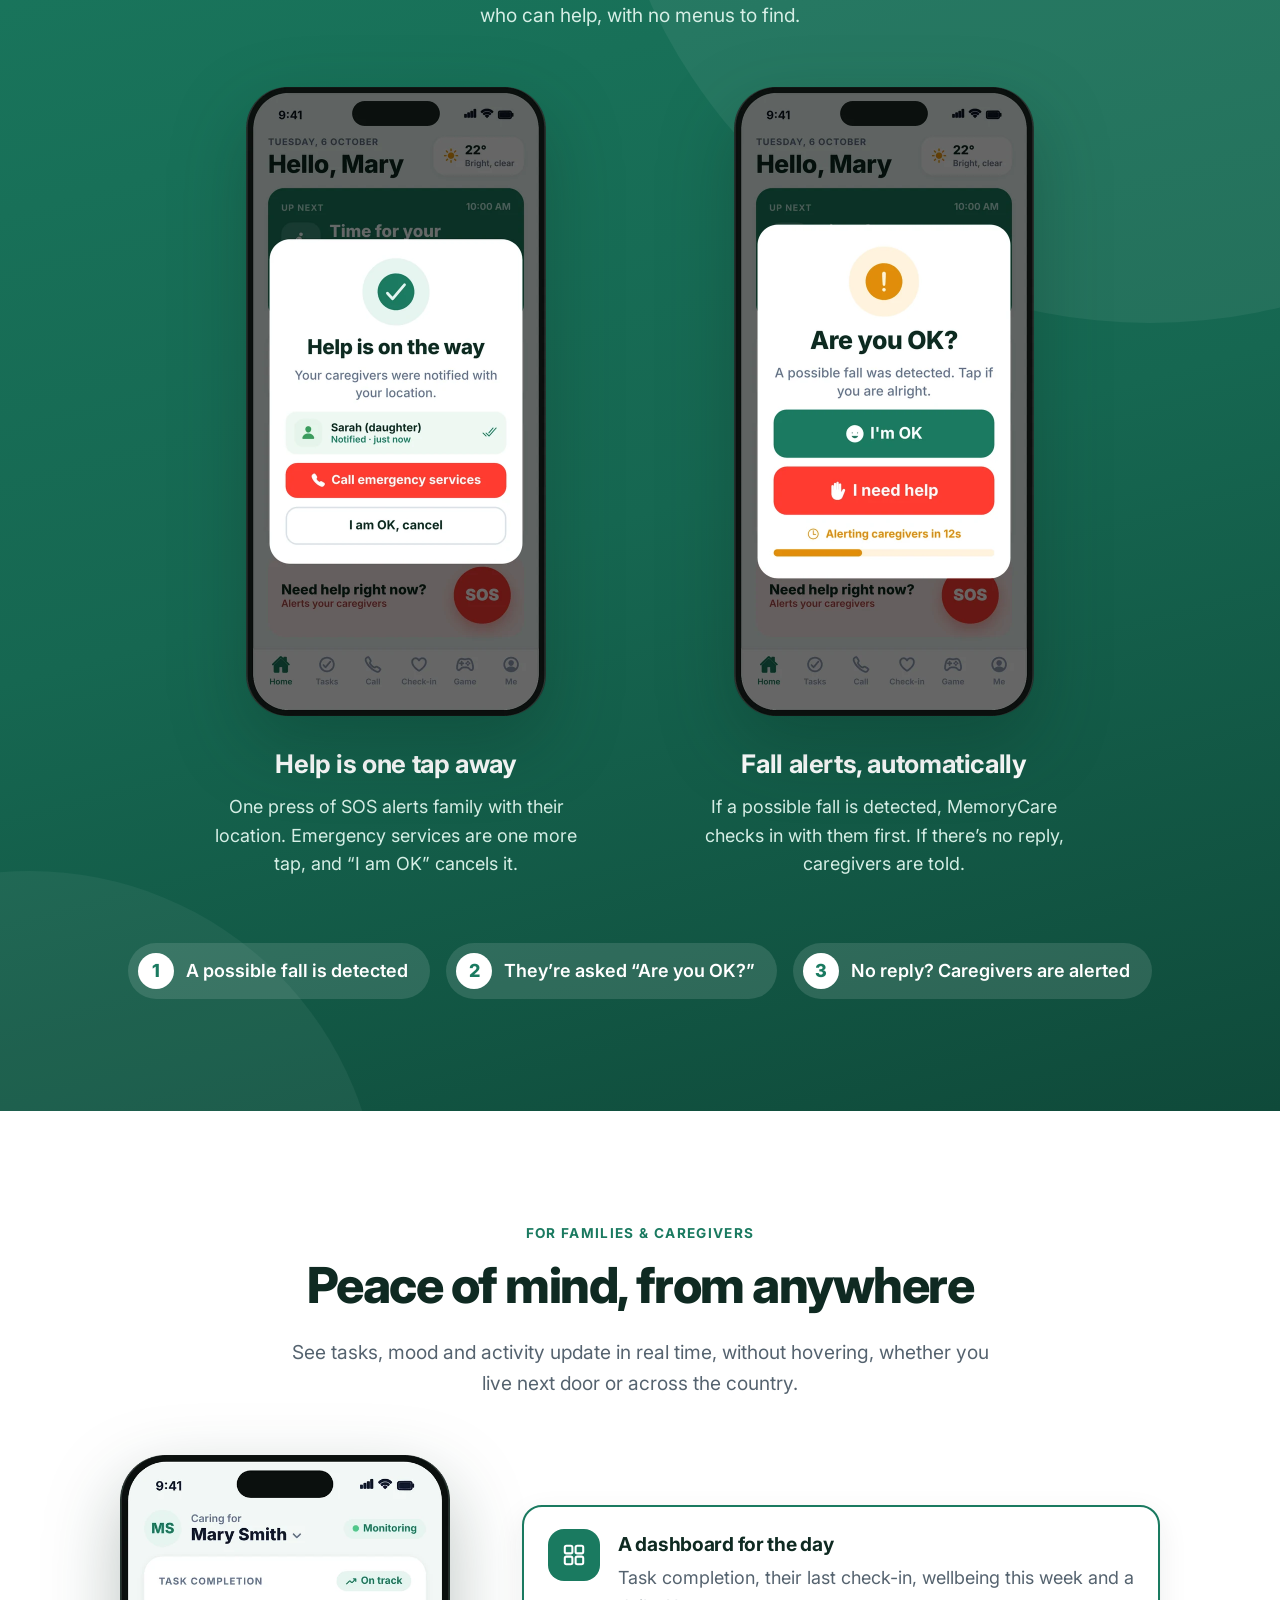
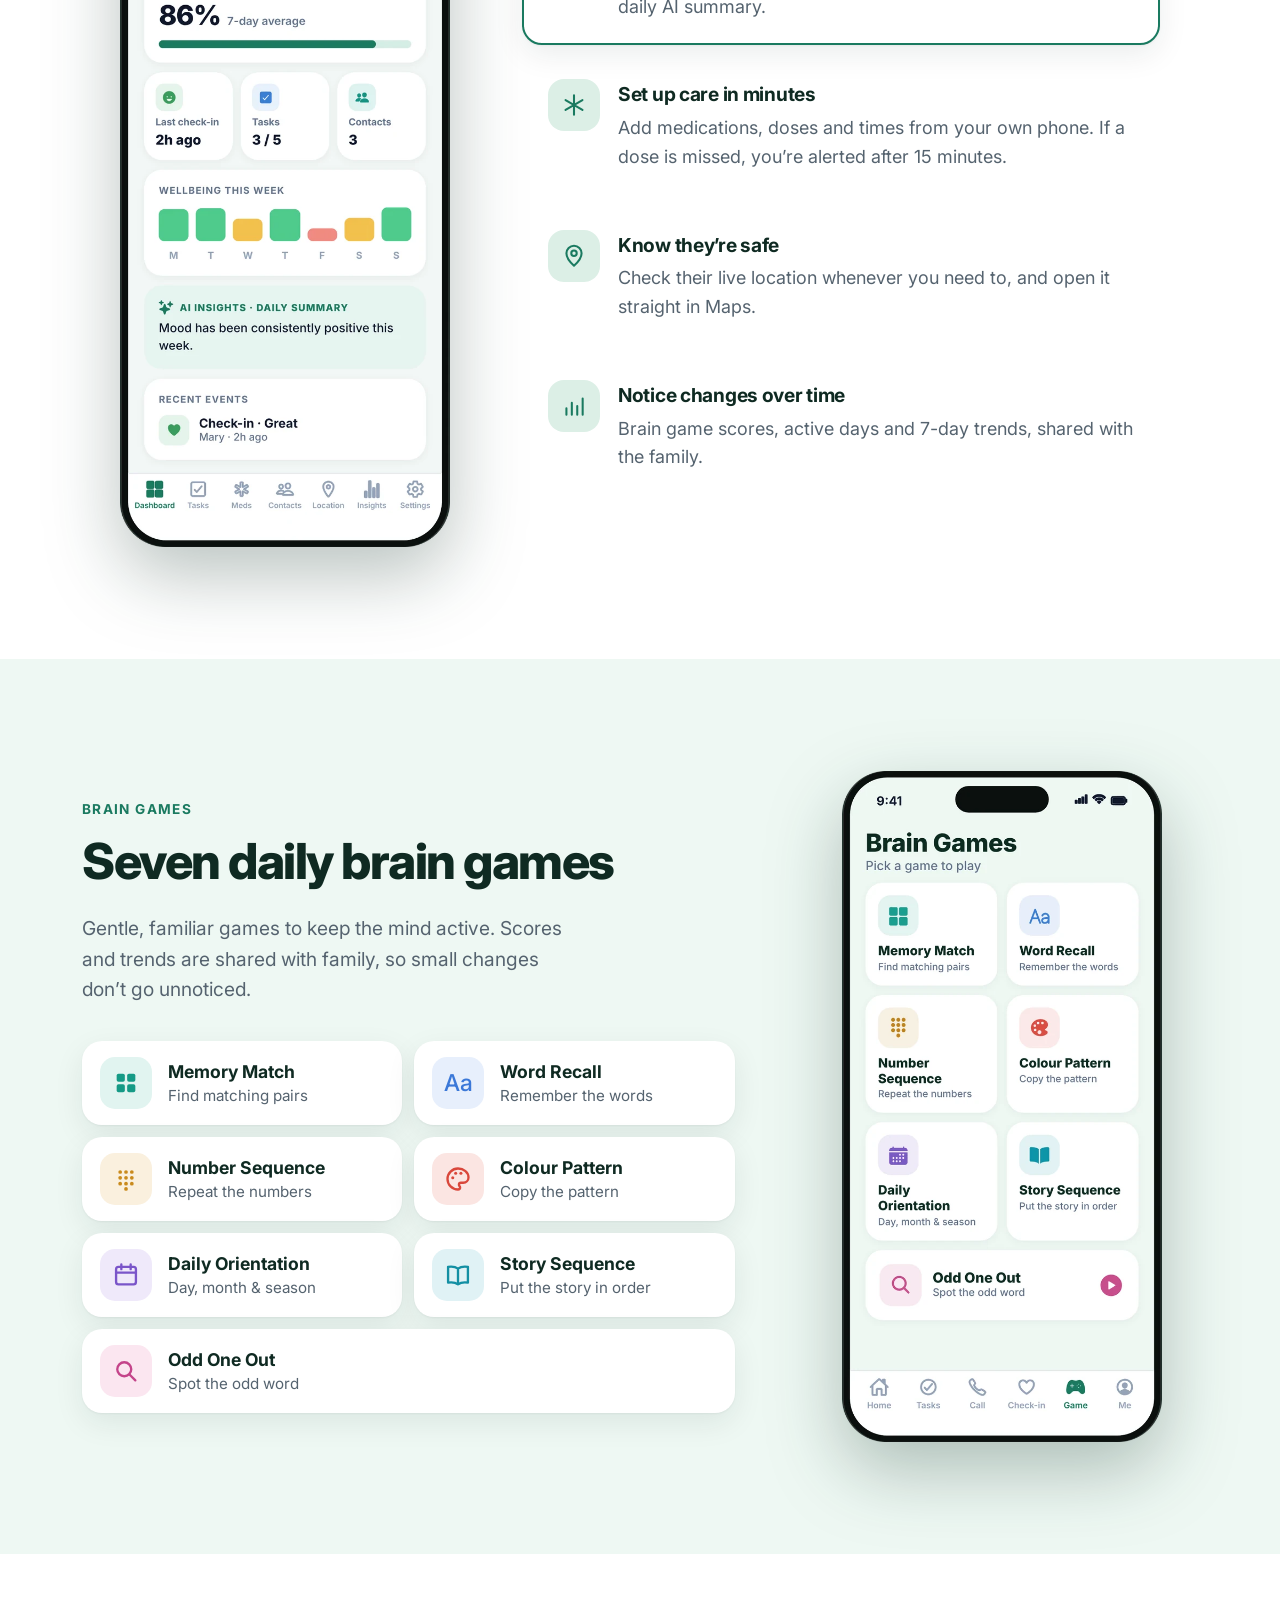
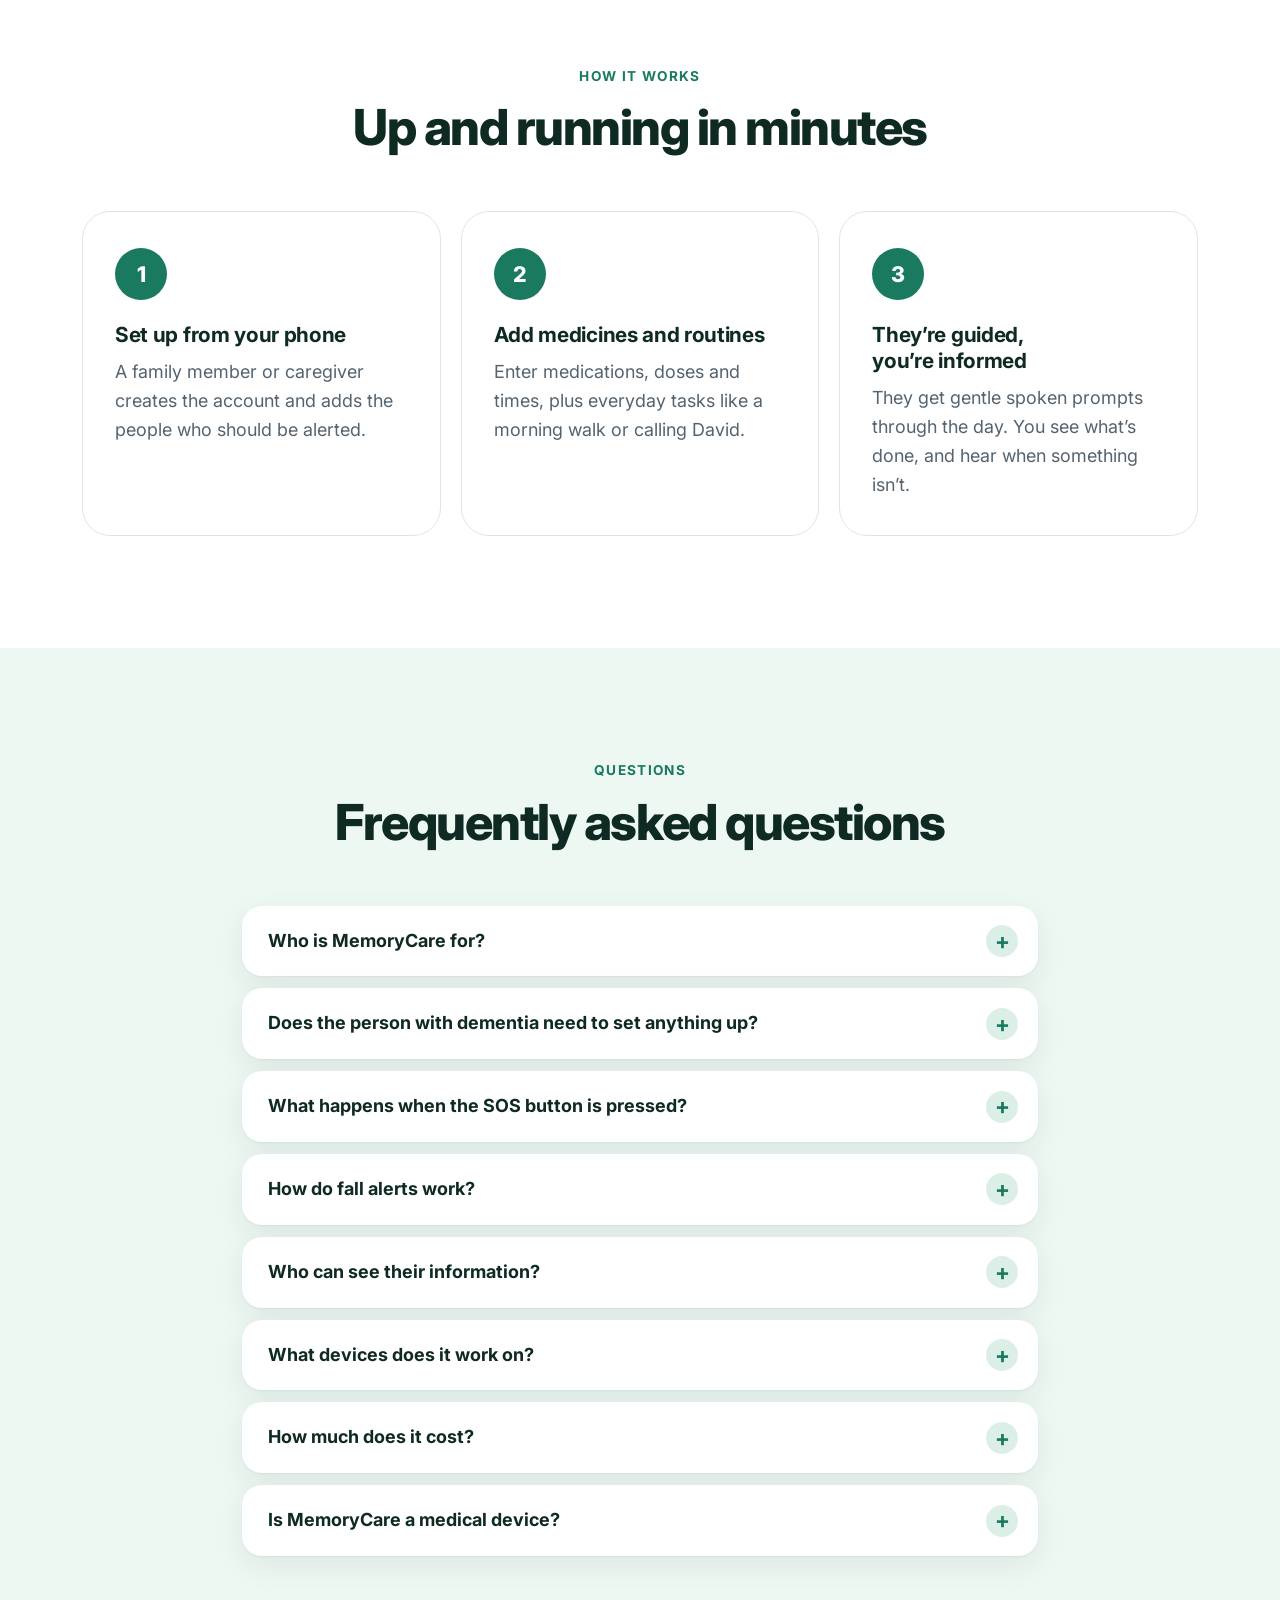
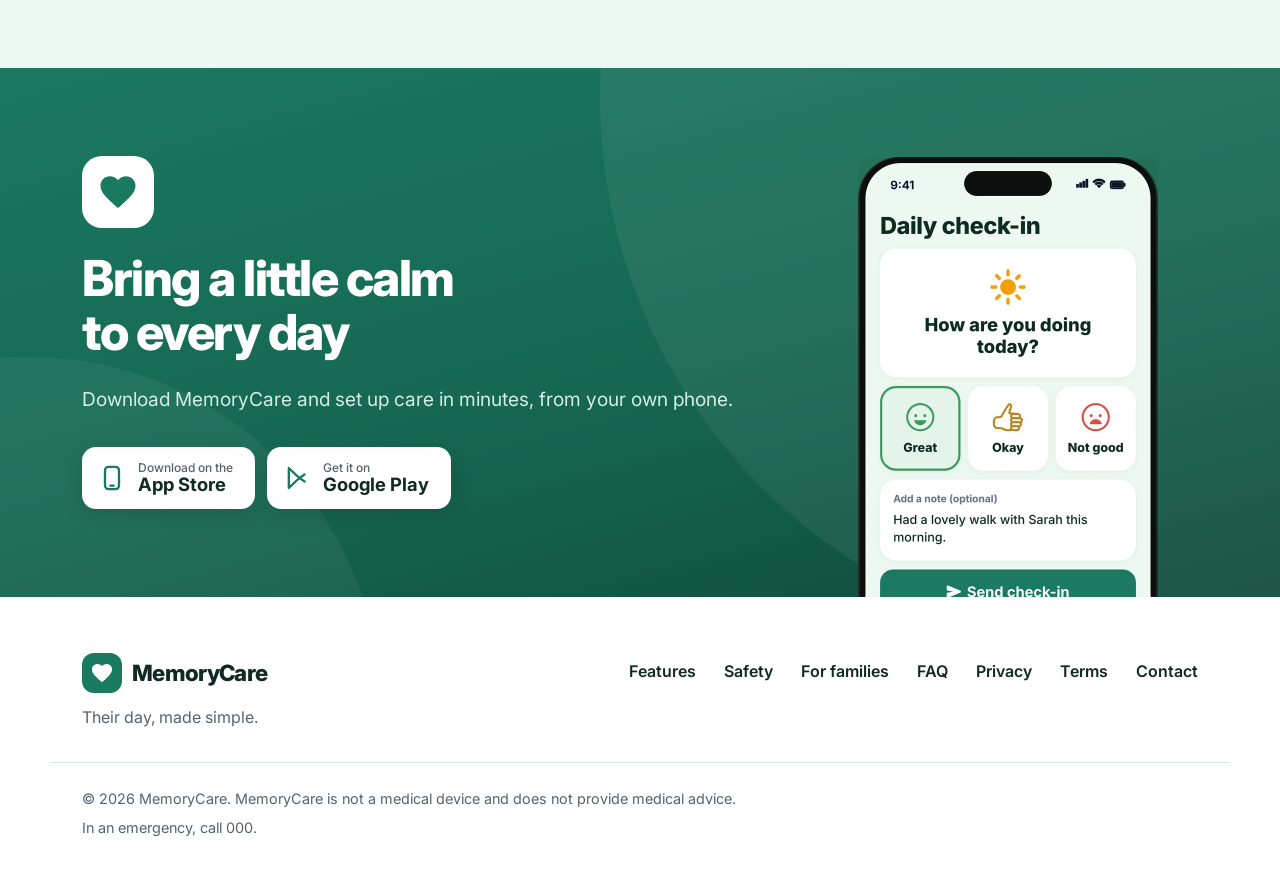
==== commit 98344f06: "First Update" ====
--- a/index.html
+++ b/index.html
@@ -3,22 +3,27 @@
 <head>
   <meta charset="utf-8">
   <meta name="viewport" content="width=device-width, initial-scale=1">
-  <title>MemoryCare — Gentle support for everyday life with dementia</title>
-  <meta name="description" content="MemoryCare helps people living with dementia stay connected to the people, routines and memories that matter — and gives caregivers peace of mind.">
+  <title>MemoryCare — Their day, made simple</title>
+  <meta name="description" content="MemoryCare gives people living with dementia one calm, easy-to-read screen for tasks, medicines and help, and gives the family who cares peace of mind from anywhere.">
+  <meta name="theme-color" content="#1a7a60">
   <link rel="icon" href="assets/favicon.svg" type="image/svg+xml">
   <link rel="preconnect" href="https://fonts.googleapis.com">
   <link rel="preconnect" href="https://fonts.gstatic.com" crossorigin>
-  <link href="https://fonts.googleapis.com/css2?family=Atkinson+Hyperlegible:ital,wght@0,400;0,700;1,400&family=Fraunces:opsz,wght@9..144,500;9..144,600&display=swap" rel="stylesheet">
+  <link href="https://fonts.googleapis.com/css2?family=Inter:wght@400;500;600;700;800&display=swap" rel="stylesheet">
   <link rel="stylesheet" href="styles.css">
 </head>
 <body>
   <a class="skip-link" href="#main">Skip to main content</a>
 
+  <!-- Shared icon: MemoryCare heart -->
+  <svg width="0" height="0" class="visually-hidden" aria-hidden="true">
+    <symbol id="i-heart" viewBox="0 0 24 24"><path d="M12 21.2 10.6 20C5.4 15.3 2 12.2 2 8.4 2 5.3 4.4 3 7.4 3c1.7 0 3.4.8 4.6 2.1C13.2 3.8 14.9 3 16.6 3 19.6 3 22 5.3 22 8.4c0 3.8-3.4 6.9-8.6 11.6L12 21.2z"/></symbol>
+  </svg>
+
   <header class="site-header">
     <div class="container header-inner">
       <a class="brand" href="#top" aria-label="MemoryCare home">
-        <!-- PLACEHOLDER: replace with final logo -->
-        <span class="brand-mark" aria-hidden="true"></span>
+        <span class="brand-mark" aria-hidden="true"><svg><use href="#i-heart"/></svg></span>
         <span class="brand-name">MemoryCare</span>
       </a>
 
@@ -29,9 +34,10 @@
 
       <nav id="site-nav" class="site-nav" aria-label="Main">
         <ul>
-          <li><a href="#features">Features</a></li>
-          <li><a href="#how-it-works">How it works</a></li>
-          <li><a href="#caregivers">For caregivers</a></li>
+          <li><a href="#for-them">Features</a></li>
+          <li><a href="#safety">Safety</a></li>
+          <li><a href="#for-family">For families</a></li>
+          <li><a href="#games">Brain games</a></li>
           <li><a href="#faq">FAQ</a></li>
         </ul>
         <div class="nav-actions">
@@ -47,277 +53,349 @@
 
   <main id="main">
     <!-- HERO -->
-    <section class="hero" id="top">
+    <section class="hero green-band" id="top">
       <div class="container hero-inner">
         <div class="hero-copy">
-          <p class="eyebrow">For people living with dementia — and those who love them</p>
-          <h1>Familiar faces, gentle reminders, a calmer day.</h1>
-          <p class="lead">MemoryCare helps people with dementia stay connected to the people, routines and memories that matter most, while giving families and caregivers peace of mind.</p>
-          <div class="hero-ctas">
-            <a class="btn btn-primary" href="#download">Download MemoryCare</a>
-            <a class="btn btn-ghost" href="#video">Watch a 2-minute tour</a>
+          <p class="pill">For people living with dementia, and the family who cares</p>
+          <h1>Their day, <br>made simple.</h1>
+          <p class="lead">Tasks, medicines and help on one calm, easy-to-read screen, with peace of mind for the family, from anywhere.</p>
+          <div class="store-buttons">
+            <!-- TODO: replace with official App Store / Google Play badges and store links -->
+            <a class="store-btn" href="#download">
+              <svg viewBox="0 0 24 24" aria-hidden="true"><rect x="6" y="2.5" width="12" height="19" rx="3"/><path d="M10.5 18.5h3"/></svg>
+              <span><small>Download on the</small>App Store</span>
+            </a>
+            <a class="store-btn" href="#download">
+              <svg viewBox="0 0 24 24" aria-hidden="true"><path d="M5 3.5v17l9-8.5-9-8.5z"/><path d="m14 12 4.5-3M14 12l4.5 3"/></svg>
+              <span><small>Get it on</small>Google Play</span>
+            </a>
           </div>
           <ul class="hero-points">
-            <li>Large, simple screens</li>
-            <li>Set up by family, used with ease</li>
-            <li>Private by design</li>
+            <li>Big, simple buttons</li>
+            <li>Reminders read aloud</li>
+            <li>One-tap SOS</li>
           </ul>
         </div>
-        <div class="hero-media">
-          <div class="ph ph-phone" role="img" aria-label="Placeholder: MemoryCare home screen on a phone">
-            <span>App screenshot<small>Home screen · 1170 × 2532</small></span>
-          </div>
-          <div class="ph ph-photo hero-photo" role="img" aria-label="Placeholder: older adult and family member using the app together">
-            <span>Lifestyle photo<small>4 : 3</small></span>
-          </div>
-        </div>
-      </div>
-    </section>
-
-    <!-- TRUST STRIP -->
-    <section class="trust" aria-label="Partners and recognition">
-      <div class="container trust-inner">
-        <p>Developed with input from families, caregivers and dementia care professionals</p>
-        <ul class="logo-row">
-          <li class="ph ph-logo">Partner logo</li>
-          <li class="ph ph-logo">Partner logo</li>
-          <li class="ph ph-logo">Partner logo</li>
-          <li class="ph ph-logo">Partner logo</li>
-        </ul>
-      </div>
-    </section>
-
-    <!-- FEATURES -->
-    <section class="section" id="features">
+        <div class="hero-phones">
+          <img class="phone phone-back" src="assets/screens/dashboard.webp" width="600" height="1258" alt="Caregiver dashboard showing 86% task completion, wellbeing this week and an AI daily summary">
+          <img class="phone phone-front" src="assets/screens/home.webp" width="600" height="1264" alt="MemoryCare home screen: Hello, Mary. Up next, time for your morning walk, with a Mark done button, today's medications and an SOS button" fetchpriority="high">
+        </div>
+      </div>
+    </section>
+
+    <!-- TWO SIDES -->
+    <section class="section" aria-labelledby="sides-title">
       <div class="container">
         <header class="section-head">
-          <p class="eyebrow">What MemoryCare does</p>
-          <h2>Small helps that make a big difference</h2>
-          <p>Each feature is designed to be simple, calm and easy to understand, with no clutter and no confusing menus.</p>
-        </header>
-
-        <ul class="feature-grid">
-          <li class="feature">
-            <span class="feature-icon" aria-hidden="true">
+          <p class="eyebrow">One app, two sides of care</p>
+          <h2 id="sides-title">A simple view for them. <br>A complete view for you.</h2>
+        </header>
+        <div class="sides">
+          <a class="side-card reveal" href="#for-them">
+            <span class="side-icon" aria-hidden="true">
+              <svg viewBox="0 0 24 24"><path d="M3.5 10.5 12 4l8.5 6.5V20a1 1 0 0 1-1 1h-5v-6h-5v6h-5a1 1 0 0 1-1-1v-9.5z"/></svg>
+            </span>
+            <h3>For the person living with dementia</h3>
+            <p>One calm home screen with what’s next, spoken reminders, a daily check-in, gentle brain games and a big SOS button.</p>
+            <ul class="tag-list" aria-label="Sections in the app">
+              <li>Home</li><li>Tasks</li><li>Call</li><li>Check-in</li><li>Games</li>
+            </ul>
+            <span class="side-link">See their view <span aria-hidden="true">→</span></span>
+          </a>
+          <a class="side-card reveal" href="#for-family">
+            <span class="side-icon" aria-hidden="true">
               <svg viewBox="0 0 24 24"><circle cx="9" cy="8" r="3.5"/><path d="M2.5 20c.8-3.6 3.4-5.5 6.5-5.5s5.7 1.9 6.5 5.5"/><circle cx="17" cy="9" r="2.5"/><path d="M16 14.6c2.6-.2 4.7 1.4 5.5 4.4"/></svg>
             </span>
-            <h3>Familiar faces</h3>
-            <p>Photos of loved ones with their name and relationship: “This is Sarah, your daughter.” One tap to call them.</p>
+            <h3>For family and caregivers</h3>
+            <p>Set up medicines and routines from your own phone, see how they’re doing in real time, and know they’re safe.</p>
+            <ul class="tag-list" aria-label="Sections in the app">
+              <li>Dashboard</li><li>Meds</li><li>Contacts</li><li>Location</li><li>Insights</li>
+            </ul>
+            <span class="side-link">See your view <span aria-hidden="true">→</span></span>
+          </a>
+        </div>
+      </div>
+    </section>
+
+    <!-- SHOWCASE: FOR THEM -->
+    <section class="section section-tint" id="for-them" aria-labelledby="them-title">
+      <div class="container">
+        <header class="section-head">
+          <p class="eyebrow">For them</p>
+          <h2 id="them-title">Everything they need, nothing they don’t</h2>
+          <p>Large text, plain words and one clear action per screen, designed for good days and harder ones.</p>
+        </header>
+
+        <div class="showcase" data-tabs>
+          <div class="showcase-tabs" role="tablist" aria-label="Features for the person living with dementia">
+            <button class="tab" role="tab" id="tab-home" aria-controls="panel-home" aria-selected="true">
+              <span class="tab-icon" aria-hidden="true"><svg viewBox="0 0 24 24"><path d="M3.5 10.5 12 4l8.5 6.5V20a1 1 0 0 1-1 1h-5v-6h-5v6h-5a1 1 0 0 1-1-1v-9.5z"/></svg></span>
+              <span class="tab-text">
+                <strong>Their day at a glance</strong>
+                <span>The date, the weather, what’s up next and today’s medicines, all on one calm screen.</span>
+              </span>
+            </button>
+            <button class="tab" role="tab" id="tab-tasks" aria-controls="panel-tasks" aria-selected="false" tabindex="-1">
+              <span class="tab-icon" aria-hidden="true"><svg viewBox="0 0 24 24"><path d="M11 5 6 9H3v6h3l5 4V5z"/><path d="M15.5 9a4 4 0 0 1 0 6M18.5 6.5a8 8 0 0 1 0 11"/></svg></span>
+              <span class="tab-text">
+                <strong>Reminders that speak up</strong>
+                <span>Tasks and medicines are read aloud at the right time. One big button marks them done.</span>
+              </span>
+            </button>
+            <button class="tab" role="tab" id="tab-checkin" aria-controls="panel-checkin" aria-selected="false" tabindex="-1">
+              <span class="tab-icon" aria-hidden="true"><svg viewBox="0 0 24 24"><use href="#i-heart"/></svg></span>
+              <span class="tab-text">
+                <strong>Stay close, every day</strong>
+                <span>A daily check-in lets them share how they’re feeling (Great, Okay or Not good) with an optional note.</span>
+              </span>
+            </button>
+          </div>
+
+          <div class="showcase-stage">
+            <div class="panel" role="tabpanel" id="panel-home" aria-labelledby="tab-home">
+              <img class="phone" src="assets/screens/home.webp" width="600" height="1264" loading="lazy" alt="Home screen with the date, weather, the next task, today's medications and an SOS button">
+            </div>
+            <div class="panel" role="tabpanel" id="panel-tasks" aria-labelledby="tab-tasks">
+              <img class="phone" src="assets/screens/tasks.webp" width="600" height="1258" loading="lazy" alt="Your tasks screen reading a Metformin reminder aloud, with Read aloud and Mark done buttons on each task">
+            </div>
+            <div class="panel" role="tabpanel" id="panel-checkin" aria-labelledby="tab-checkin">
+              <img class="phone" src="assets/screens/checkin.webp" width="600" height="1258" loading="lazy" alt="Daily check-in screen asking How are you doing today? with Great, Okay and Not good options and a note">
+            </div>
+          </div>
+        </div>
+      </div>
+    </section>
+
+    <!-- SAFETY -->
+    <section class="section green-band safety" id="safety" aria-labelledby="safety-title">
+      <div class="container">
+        <header class="section-head">
+          <p class="eyebrow">Safety</p>
+          <h2 id="safety-title">Help is never far away</h2>
+          <p>When something goes wrong, MemoryCare makes it easy to reach the people who can help, with no menus to find.</p>
+        </header>
+
+        <div class="safety-grid">
+          <figure class="safety-card reveal">
+            <img class="phone" src="assets/screens/sos.webp" width="600" height="1258" loading="lazy" alt="Help is on the way: caregivers were notified with your location. Sarah (daughter) notified just now. Buttons to call emergency services or cancel">
+            <figcaption>
+              <h3>Help is one tap away</h3>
+              <p>One press of SOS alerts family with their location. Emergency services are one more tap, and “I am OK” cancels it.</p>
+            </figcaption>
+          </figure>
+          <figure class="safety-card reveal">
+            <img class="phone" src="assets/screens/fall.webp" width="600" height="1258" loading="lazy" alt="Are you OK? A possible fall was detected. Buttons for I'm OK and I need help, with caregivers alerted in 12 seconds">
+            <figcaption>
+              <h3>Fall alerts, automatically</h3>
+              <p>If a possible fall is detected, MemoryCare checks in with them first. If there’s no reply, caregivers are told.</p>
+            </figcaption>
+          </figure>
+        </div>
+
+        <ol class="flow" aria-label="What happens after a possible fall">
+          <li><span class="flow-num">1</span>A possible fall is detected</li>
+          <li><span class="flow-num">2</span>They’re asked “Are you OK?”</li>
+          <li><span class="flow-num">3</span>No reply? Caregivers are alerted</li>
+        </ol>
+      </div>
+    </section>
+
+    <!-- SHOWCASE: FOR FAMILY -->
+    <section class="section" id="for-family" aria-labelledby="family-title">
+      <div class="container">
+        <header class="section-head">
+          <p class="eyebrow">For families &amp; caregivers</p>
+          <h2 id="family-title">Peace of mind, from anywhere</h2>
+          <p>See tasks, mood and activity update in real time, without hovering, whether you live next door or across the country.</p>
+        </header>
+
+        <div class="showcase showcase-reverse" data-tabs>
+          <div class="showcase-tabs" role="tablist" aria-label="Features for family and caregivers">
+            <button class="tab" role="tab" id="tab-dashboard" aria-controls="panel-dashboard" aria-selected="true">
+              <span class="tab-icon" aria-hidden="true"><svg viewBox="0 0 24 24"><rect x="3.5" y="3.5" width="7" height="7" rx="1.5"/><rect x="13.5" y="3.5" width="7" height="7" rx="1.5"/><rect x="3.5" y="13.5" width="7" height="7" rx="1.5"/><rect x="13.5" y="13.5" width="7" height="7" rx="1.5"/></svg></span>
+              <span class="tab-text">
+                <strong>A dashboard for the day</strong>
+                <span>Task completion, their last check-in, wellbeing this week and a daily AI summary.</span>
+              </span>
+            </button>
+            <button class="tab" role="tab" id="tab-meds" aria-controls="panel-meds" aria-selected="false" tabindex="-1">
+              <span class="tab-icon" aria-hidden="true"><svg viewBox="0 0 24 24"><path d="M12 3v18M4.2 7.5l15.6 9M4.2 16.5l15.6-9"/></svg></span>
+              <span class="tab-text">
+                <strong>Set up care in minutes</strong>
+                <span>Add medications, doses and times from your own phone. If a dose is missed, you’re alerted after 15 minutes.</span>
+              </span>
+            </button>
+            <button class="tab" role="tab" id="tab-location" aria-controls="panel-location" aria-selected="false" tabindex="-1">
+              <span class="tab-icon" aria-hidden="true"><svg viewBox="0 0 24 24"><path d="M12 21s-7-6.2-7-11.5A7 7 0 0 1 19 9.5C19 14.8 12 21 12 21z"/><circle cx="12" cy="9.5" r="2.5"/></svg></span>
+              <span class="tab-text">
+                <strong>Know they’re safe</strong>
+                <span>Check their live location whenever you need to, and open it straight in Maps.</span>
+              </span>
+            </button>
+            <button class="tab" role="tab" id="tab-insights" aria-controls="panel-insights" aria-selected="false" tabindex="-1">
+              <span class="tab-icon" aria-hidden="true"><svg viewBox="0 0 24 24"><path d="M5 20v-6M10 20V9M15 20v-8M20 20V5"/></svg></span>
+              <span class="tab-text">
+                <strong>Notice changes over time</strong>
+                <span>Brain game scores, active days and 7-day trends, shared with the family.</span>
+              </span>
+            </button>
+          </div>
+
+          <div class="showcase-stage">
+            <div class="panel" role="tabpanel" id="panel-dashboard" aria-labelledby="tab-dashboard">
+              <img class="phone" src="assets/screens/dashboard.webp" width="600" height="1258" loading="lazy" alt="Caregiver dashboard for Mary Smith: 86% task completion, last check-in 2 hours ago, wellbeing this week and recent events">
+            </div>
+            <div class="panel" role="tabpanel" id="panel-meds" aria-labelledby="tab-meds">
+              <img class="phone" src="assets/screens/medications.webp" width="600" height="1258" loading="lazy" alt="Medications list with Amlodipine, Metformin and Donepezil, their times and voice reminders">
+            </div>
+            <div class="panel" role="tabpanel" id="panel-location" aria-labelledby="tab-location">
+              <img class="phone" src="assets/screens/location.webp" width="600" height="1258" loading="lazy" alt="Live location map for Mary Smith, last seen just now, accurate to 12 meters, with Open in Maps button">
+            </div>
+            <div class="panel" role="tabpanel" id="panel-insights" aria-labelledby="tab-insights">
+              <img class="phone" src="assets/screens/insights.webp" width="600" height="1258" loading="lazy" alt="Cognitive insights: 9 sessions, 78% average score, 5 of 7 active days, a 7-day score trend and scores by game">
+            </div>
+          </div>
+        </div>
+      </div>
+    </section>
+
+    <!-- BRAIN GAMES -->
+    <section class="section section-tint" id="games" aria-labelledby="games-title">
+      <div class="container games">
+        <div class="games-copy">
+          <p class="eyebrow">Brain games</p>
+          <h2 id="games-title">Seven daily brain games</h2>
+          <p class="games-lead">Gentle, familiar games to keep the mind active. Scores and trends are shared with family, so small changes don’t go unnoticed.</p>
+
+          <ul class="game-grid">
+            <li class="game" style="--c:#159a86;--c-soft:#e1f4f0">
+              <span class="game-icon" aria-hidden="true"><svg viewBox="0 0 24 24" class="fill"><rect x="4" y="4" width="7" height="7" rx="1.5"/><rect x="13" y="4" width="7" height="7" rx="1.5"/><rect x="4" y="13" width="7" height="7" rx="1.5"/><rect x="13" y="13" width="7" height="7" rx="1.5"/></svg></span>
+              <span><strong>Memory Match</strong>Find matching pairs</span>
+            </li>
+            <li class="game" style="--c:#3b78d8;--c-soft:#e7effc">
+              <span class="game-icon game-icon-text" aria-hidden="true">Aa</span>
+              <span><strong>Word Recall</strong>Remember the words</span>
+            </li>
+            <li class="game" style="--c:#c98a1c;--c-soft:#faf0de">
+              <span class="game-icon" aria-hidden="true"><svg viewBox="0 0 24 24" class="fill"><circle cx="7" cy="6" r="1.6"/><circle cx="12" cy="6" r="1.6"/><circle cx="17" cy="6" r="1.6"/><circle cx="7" cy="11" r="1.6"/><circle cx="12" cy="11" r="1.6"/><circle cx="17" cy="11" r="1.6"/><circle cx="7" cy="16" r="1.6"/><circle cx="12" cy="16" r="1.6"/><circle cx="17" cy="16" r="1.6"/><circle cx="12" cy="20.5" r="1.6"/></svg></span>
+              <span><strong>Number Sequence</strong>Repeat the numbers</span>
+            </li>
+            <li class="game" style="--c:#d9473b;--c-soft:#fbe5e2">
+              <span class="game-icon" aria-hidden="true"><svg viewBox="0 0 24 24"><path d="M12 3a9 9 0 1 0 0 18c1.2 0 1.8-.8 1.8-1.7 0-.5-.2-.9-.5-1.2-.3-.3-.5-.7-.5-1.2 0-.9.8-1.7 1.7-1.7h2A4.5 4.5 0 0 0 21 10.7C21 6.5 17 3 12 3z"/><circle cx="7.5" cy="11" r="1.3" class="dot"/><circle cx="10" cy="7" r="1.3" class="dot"/><circle cx="14.5" cy="7" r="1.3" class="dot"/></svg></span>
+              <span><strong>Colour Pattern</strong>Copy the pattern</span>
+            </li>
+            <li class="game" style="--c:#7a55c9;--c-soft:#efe9fa">
+              <span class="game-icon" aria-hidden="true"><svg viewBox="0 0 24 24"><rect x="3.5" y="5" width="17" height="15" rx="2"/><path d="M3.5 10h17M8 3v4M16 3v4"/></svg></span>
+              <span><strong>Daily Orientation</strong>Day, month &amp; season</span>
+            </li>
+            <li class="game" style="--c:#138fa3;--c-soft:#e0f2f5">
+              <span class="game-icon" aria-hidden="true"><svg viewBox="0 0 24 24"><path d="M12 6.5C10 5 7 4.5 3.5 5v13.5c3.5-.5 6.5 0 8.5 1.5 2-1.5 5-2 8.5-1.5V5C17 4.5 14 5 12 6.5zM12 6.5V20"/></svg></span>
+              <span><strong>Story Sequence</strong>Put the story in order</span>
+            </li>
+            <li class="game game-wide" style="--c:#c4448a;--c-soft:#fbe6f0">
+              <span class="game-icon" aria-hidden="true"><svg viewBox="0 0 24 24"><circle cx="10.5" cy="10.5" r="6"/><path d="m15 15 5 5"/></svg></span>
+              <span><strong>Odd One Out</strong>Spot the odd word</span>
+            </li>
+          </ul>
+        </div>
+        <div class="games-media">
+          <img class="phone reveal" src="assets/screens/games.webp" width="600" height="1258" loading="lazy" alt="Brain Games screen: pick a game to play from seven games">
+        </div>
+      </div>
+    </section>
+
+    <!-- HOW IT WORKS -->
+    <section class="section" id="how-it-works" aria-labelledby="how-title">
+      <div class="container">
+        <header class="section-head">
+          <p class="eyebrow">How it works</p>
+          <h2 id="how-title">Up and running in minutes</h2>
+        </header>
+        <ol class="steps">
+          <li class="step reveal">
+            <span class="step-num" aria-hidden="true">1</span>
+            <h3>Set up from your phone</h3>
+            <p>A family member or caregiver creates the account and adds the people who should be alerted.</p>
           </li>
-          <li class="feature">
-            <span class="feature-icon" aria-hidden="true">
-              <svg viewBox="0 0 24 24"><circle cx="12" cy="12" r="9"/><path d="M12 7v5l3 2"/></svg>
-            </span>
-            <h3>Gentle reminders</h3>
-            <p>Friendly spoken and on-screen prompts for medication, meals, appointments and the day’s plans.</p>
+          <li class="step reveal">
+            <span class="step-num" aria-hidden="true">2</span>
+            <h3>Add medicines and routines</h3>
+            <p>Enter medications, doses and times, plus everyday tasks like a morning walk or calling David.</p>
           </li>
-          <li class="feature">
-            <span class="feature-icon" aria-hidden="true">
-              <svg viewBox="0 0 24 24"><rect x="3.5" y="5" width="17" height="15" rx="2"/><path d="M3.5 10h17M8 3v4M16 3v4"/></svg>
-            </span>
-            <h3>Today at a glance</h3>
-            <p>A clear, always-on view of the day, date, time and what’s happening next, to help ease disorientation.</p>
-          </li>
-          <li class="feature">
-            <span class="feature-icon" aria-hidden="true">
-              <svg viewBox="0 0 24 24"><rect x="3.5" y="4" width="17" height="16" rx="2"/><circle cx="9" cy="9.5" r="1.8"/><path d="m3.5 17 5-4.5 4 3.5 3-2.5 5 4"/></svg>
-            </span>
-            <h3>Memory book</h3>
-            <p>A shared album of photos, voice notes and stories that family can add to, for reminiscing together.</p>
-          </li>
-          <li class="feature">
-            <span class="feature-icon" aria-hidden="true">
-              <svg viewBox="0 0 24 24"><path d="M12 21s-7-6.2-7-11.5A7 7 0 0 1 19 9.5C19 14.8 12 21 12 21z"/><circle cx="12" cy="9.5" r="2.5"/></svg>
-            </span>
-            <h3>Safe at home &amp; out</h3>
-            <p>Optional location sharing and a large “Help me get home” button that guides the way and alerts family.</p>
-          </li>
-          <li class="feature">
-            <span class="feature-icon" aria-hidden="true">
-              <svg viewBox="0 0 24 24"><path d="M9 18V6l11-2v12"/><circle cx="6.5" cy="18" r="2.5"/><circle cx="17.5" cy="16" r="2.5"/></svg>
-            </span>
-            <h3>Calming moments</h3>
-            <p>Favorite music, soothing sounds and simple breathing guides for moments of anxiety or restlessness.</p>
-          </li>
-        </ul>
-      </div>
-    </section>
-
-    <!-- SPLIT: PATIENT EXPERIENCE -->
-    <section class="section section-tint">
-      <div class="container split">
-        <div class="split-media">
-          <div class="ph ph-phone" role="img" aria-label="Placeholder: Familiar faces screen">
-            <span>App screenshot<small>Familiar faces · 1170 × 2532</small></span>
-          </div>
-        </div>
-        <div class="split-copy">
-          <p class="eyebrow">Designed for the person</p>
-          <h2>Simple enough to use on a hard day</h2>
-          <p>We designed MemoryCare around how people with dementia actually experience technology. Every screen has one clear purpose, big buttons and plain words.</p>
-          <ul class="check-list">
-            <li>Extra-large text and high-contrast colors</li>
-            <li>Read-aloud for every screen</li>
-            <li>No ads, pop-ups or surprise updates to the layout</li>
-            <li>Works with tablets, phones and smart displays</li>
-          </ul>
-        </div>
-      </div>
-    </section>
-
-    <!-- HOW IT WORKS -->
-    <section class="section" id="how-it-works">
-      <div class="container">
-        <header class="section-head">
-          <p class="eyebrow">How it works</p>
-          <h2>Up and running in an afternoon</h2>
-        </header>
-        <ol class="steps">
-          <li class="step">
-            <span class="step-num" aria-hidden="true">1</span>
-            <h3>A family member sets it up</h3>
-            <p>Download the app, create a care circle and add the people, photos and routines that matter.</p>
-          </li>
-          <li class="step">
-            <span class="step-num" aria-hidden="true">2</span>
-            <h3>Personalize together</h3>
-            <p>Choose a calm layout, record familiar voices for reminders, and add favorite songs and stories.</p>
-          </li>
-          <li class="step">
+          <li class="step reveal">
             <span class="step-num" aria-hidden="true">3</span>
-            <h3>Everyday support, quietly</h3>
-            <p>MemoryCare guides the day, and the care circle stays in the loop with gentle updates.</p>
+            <h3>They’re guided, you’re informed</h3>
+            <p>They get gentle spoken prompts through the day. You see what’s done, and hear when something isn’t.</p>
           </li>
         </ol>
       </div>
     </section>
 
-    <!-- VIDEO -->
-    <section class="section section-tint" id="video">
+    <!-- FAQ -->
+    <section class="section section-tint" id="faq" aria-labelledby="faq-title">
       <div class="container narrow">
         <header class="section-head">
-          <p class="eyebrow">See it in action</p>
-          <h2>A 2-minute tour of MemoryCare</h2>
-        </header>
-        <div class="ph ph-video" role="img" aria-label="Placeholder: product tour video">
-          <span class="play" aria-hidden="true"></span>
-          <span>Product video<small>16 : 9 · embed or &lt;video&gt;</small></span>
-        </div>
-      </div>
-    </section>
-
-    <!-- CAREGIVERS -->
-    <section class="section" id="caregivers">
-      <div class="container split split-reverse">
-        <div class="split-media">
-          <div class="ph ph-dashboard" role="img" aria-label="Placeholder: caregiver dashboard">
-            <span>Caregiver dashboard<small>Screenshot · 16 : 10</small></span>
-          </div>
-        </div>
-        <div class="split-copy">
-          <p class="eyebrow">For families &amp; caregivers</p>
-          <h2>Peace of mind, without hovering</h2>
-          <p>The MemoryCare companion app lets the whole care circle share the load and stay informed, while respecting the dignity and independence of the person they care for.</p>
-          <ul class="check-list">
-            <li>See when reminders are confirmed or missed</li>
-            <li>Update routines and photos remotely</li>
-            <li>Share notes and tasks across the care circle</li>
-            <li>Get alerts only when something needs attention</li>
-          </ul>
-          <a class="btn btn-ghost" href="#download">Invite your family</a>
-        </div>
-      </div>
-    </section>
-
-    <!-- TESTIMONIALS -->
-    <section class="section section-tint" aria-labelledby="stories-title">
-      <div class="container">
-        <header class="section-head">
-          <p class="eyebrow">Stories</p>
-          <h2 id="stories-title">From families using MemoryCare</h2>
-        </header>
-        <ul class="quote-grid">
-          <li class="quote">
-            <blockquote>“Placeholder testimonial. A short quote from a family member about how MemoryCare helped their loved one feel more at ease.”</blockquote>
-            <div class="quote-by">
-              <span class="ph ph-avatar" role="img" aria-label="Placeholder: portrait"></span>
-              <span><strong>Name Surname</strong><br>Daughter &amp; caregiver</span>
-            </div>
-          </li>
-          <li class="quote">
-            <blockquote>“Placeholder testimonial. A short quote about staying connected across distance and sharing the care load as a family.”</blockquote>
-            <div class="quote-by">
-              <span class="ph ph-avatar" role="img" aria-label="Placeholder: portrait"></span>
-              <span><strong>Name Surname</strong><br>Son, lives interstate</span>
-            </div>
-          </li>
-          <li class="quote">
-            <blockquote>“Placeholder testimonial. A short quote from a care professional about routine, independence and wellbeing.”</blockquote>
-            <div class="quote-by">
-              <span class="ph ph-avatar" role="img" aria-label="Placeholder: portrait"></span>
-              <span><strong>Name Surname</strong><br>Dementia care nurse</span>
-            </div>
-          </li>
-        </ul>
-      </div>
-    </section>
-
-    <!-- PRIVACY -->
-    <section class="section">
-      <div class="container privacy">
-        <span class="privacy-icon" aria-hidden="true">
-          <svg viewBox="0 0 24 24"><path d="M12 3 4.5 6v5.5c0 4.6 3.1 8.4 7.5 9.5 4.4-1.1 7.5-4.9 7.5-9.5V6L12 3z"/><path d="m8.8 12 2.3 2.3 4.2-4.6"/></svg>
-        </span>
-        <div>
-          <h2>Private by design</h2>
-          <p>Personal photos, routines and health information belong to your family. Data is encrypted, never sold, and only shared with the people you invite. <a href="#">Read our privacy approach</a>.</p>
-        </div>
-      </div>
-    </section>
-
-    <!-- FAQ -->
-    <section class="section section-tint" id="faq">
-      <div class="container narrow">
-        <header class="section-head">
           <p class="eyebrow">Questions</p>
-          <h2>Frequently asked questions</h2>
+          <h2 id="faq-title">Frequently asked questions</h2>
         </header>
         <div class="faq">
           <details>
             <summary>Who is MemoryCare for?</summary>
-            <p>MemoryCare is for people living with early- to mid-stage dementia or memory loss, and the family members and caregivers who support them.</p>
+            <p>MemoryCare is for people living with dementia or memory loss, and for the family members and caregivers who support them.</p>
           </details>
           <details>
             <summary>Does the person with dementia need to set anything up?</summary>
-            <p>No. A family member or caregiver handles setup from their own phone. The person using MemoryCare simply sees a calm, ready-to-use home screen.</p>
+            <p>No. A family member or caregiver adds medications, schedules and contacts from their own phone. The person using MemoryCare simply sees a calm, ready-to-use home screen.</p>
+          </details>
+          <details>
+            <summary>What happens when the SOS button is pressed?</summary>
+            <p>Their caregivers are notified straight away with their location. The screen also offers a one-tap button to call emergency services, and an “I am OK, cancel” button if it was pressed by mistake.</p>
+          </details>
+          <details>
+            <summary>How do fall alerts work?</summary>
+            <p>If a possible fall is detected, MemoryCare asks “Are you OK?” with two large buttons: “I’m OK” and “I need help”. If there’s no reply before the countdown ends, caregivers are alerted.</p>
+          </details>
+          <details>
+            <summary>Who can see their information?</summary>
+            <p>Check-ins, tasks, game scores and location are shared with the caregivers in their care circle. Read our <a href="privacy.html">Privacy Policy</a> for the details.</p>
           </details>
           <details>
             <summary>What devices does it work on?</summary>
-            <p>MemoryCare works on iPhone, iPad and Android phones and tablets. A large tablet on a stand works especially well at home.</p>
+            <p>MemoryCare is available for iPhone and Android phones.</p>
           </details>
           <details>
             <summary>How much does it cost?</summary>
-            <p>Placeholder: pricing details to be confirmed.</p>
+            <p>Pricing details coming soon.</p>
           </details>
           <details>
             <summary>Is MemoryCare a medical device?</summary>
-            <p>No. MemoryCare is a daily-living support tool and does not diagnose or treat any condition. Always follow the advice of your health professionals.</p>
+            <p>No. MemoryCare is a daily-living support tool and does not diagnose or treat any condition. It doesn’t replace emergency services. Always follow the advice of your health professionals.</p>
           </details>
         </div>
       </div>
     </section>
 
     <!-- DOWNLOAD CTA -->
-    <section class="cta" id="download">
+    <section class="cta green-band" id="download" aria-labelledby="cta-title">
       <div class="container cta-inner">
-        <div>
-          <h2>Bring a little more calm to every day</h2>
-          <p>Free to download. Set up in minutes by someone who cares.</p>
-        </div>
-        <div class="store-badges">
-          <!-- PLACEHOLDER: replace with official App Store / Google Play badges + links -->
-          <a class="ph ph-badge" href="#" aria-label="Download on the App Store (link coming soon)">App Store badge</a>
-          <a class="ph ph-badge" href="#" aria-label="Get it on Google Play (link coming soon)">Google Play badge</a>
+        <div class="cta-copy">
+          <span class="brand-mark brand-mark-lg" aria-hidden="true"><svg><use href="#i-heart"/></svg></span>
+          <h2 id="cta-title">Bring a little calm to every day</h2>
+          <p>Download MemoryCare and set up care in minutes, from your own phone.</p>
+          <div class="store-buttons">
+            <!-- TODO: replace with official App Store / Google Play badges and store links -->
+            <a class="store-btn" href="#">
+              <svg viewBox="0 0 24 24" aria-hidden="true"><rect x="6" y="2.5" width="12" height="19" rx="3"/><path d="M10.5 18.5h3"/></svg>
+              <span><small>Download on the</small>App Store</span>
+            </a>
+            <a class="store-btn" href="#">
+              <svg viewBox="0 0 24 24" aria-hidden="true"><path d="M5 3.5v17l9-8.5-9-8.5z"/><path d="m14 12 4.5-3M14 12l4.5 3"/></svg>
+              <span><small>Get it on</small>Google Play</span>
+            </a>
+          </div>
+        </div>
+        <div class="cta-phone" aria-hidden="true">
+          <img class="phone" src="assets/screens/checkin.webp" width="600" height="1258" loading="lazy" alt="">
         </div>
       </div>
     </section>
@@ -327,25 +405,26 @@
     <div class="container footer-inner">
       <div class="footer-brand">
         <a class="brand" href="#top" aria-label="MemoryCare home">
-          <span class="brand-mark" aria-hidden="true"></span>
+          <span class="brand-mark" aria-hidden="true"><svg><use href="#i-heart"/></svg></span>
           <span class="brand-name">MemoryCare</span>
         </a>
-        <p>Gentle support for everyday life with dementia.</p>
+        <p>Their day, made simple.</p>
       </div>
       <nav class="footer-nav" aria-label="Footer">
         <ul>
-          <li><a href="#features">Features</a></li>
-          <li><a href="#caregivers">For caregivers</a></li>
+          <li><a href="#for-them">Features</a></li>
+          <li><a href="#safety">Safety</a></li>
+          <li><a href="#for-family">For families</a></li>
           <li><a href="#faq">FAQ</a></li>
-          <li><a href="#">Privacy</a></li>
-          <li><a href="#">Terms</a></li>
-          <li><a href="mailto:hello@example.com">Contact</a></li>
+          <li><a href="privacy.html">Privacy</a></li>
+          <li><a href="terms.html">Terms</a></li>
+          <li><a href="mailto:memorycareau@gmail.com">Contact</a></li>
         </ul>
       </nav>
     </div>
     <div class="container footer-legal">
       <p>&copy; <span id="year">2026</span> MemoryCare. MemoryCare is not a medical device and does not provide medical advice.</p>
-      <p>If you are worried about someone’s safety, contact your local emergency services.</p>
+      <p>In an emergency, call 000.</p>
     </div>
   </footer>
 
--- a/styles.css
+++ b/styles.css
@@ -1,65 +1,59 @@
 /* ==========================================================================
    MemoryCare — styles
-   Calm, high-contrast, large-type design for people living with dementia
-   and their caregivers.
+   Brand: deep green, mint and white, matching the MemoryCare app.
+   Large, high-contrast type for people living with dementia and caregivers.
    ========================================================================== */
 
 :root {
-  /* Palette */
-  --bg: #fbf8f3;
-  --bg-tint: #f2ede4;
+  /* Brand */
+  --green: #1a7a60;
+  --green-hover: #156650;
+  --green-mid: #166751;
+  --green-deep: #0f4a3a;
+  --on-green: #ffffff;
+  --on-green-muted: #d5eee5;
+  --on-green-accent: #a7e3cc;
+  --sos: #ff3b30;
+  --amber: #f59e0b;
+
+  /* Surfaces & text */
+  --bg: #ffffff;
+  --bg-tint: #eef8f3;
   --surface: #ffffff;
-  --text: #1f2a2e;
-  --text-muted: #4a5a60;
-  --primary: #1f5f5b;
-  --primary-hover: #174a47;
-  --primary-soft: #d8ebe7;
-  --accent: #e07a5f;
-  --accent-soft: #fbe3da;
-  --border: #ddd5c8;
-  --focus: #e07a5f;
-
-  /* Placeholder media */
-  --ph-bg: #e8e2d7;
-  --ph-stripe: #ded6c8;
-  --ph-text: #6b6559;
+  --soft: #dcefe6;
+  --ink: #0f2a22;
+  --muted: #55636f;
+  --border: #dbe8e2;
+  --accent-text: #1a7a60;
+  --focus: #f59e0b;
 
   /* Type */
-  --font-body: "Atkinson Hyperlegible", system-ui, -apple-system, "Segoe UI", sans-serif;
-  --font-display: "Fraunces", Georgia, serif;
-  --base-size: 1.125rem; /* 18px */
+  --font: "Inter", system-ui, -apple-system, "Segoe UI", Roboto, sans-serif;
 
   /* Layout */
-  --radius: 18px;
-  --radius-sm: 10px;
-  --shadow: 0 1px 2px rgb(31 42 46 / 0.06), 0 8px 24px rgb(31 42 46 / 0.08);
-  --container: 1160px;
+  --radius: 28px;
+  --radius-md: 20px;
+  --radius-sm: 14px;
+  --shadow: 0 1px 2px rgb(15 42 34 / 0.05), 0 10px 30px rgb(15 42 34 / 0.08);
+  --phone-shadow: drop-shadow(0 28px 36px rgb(6 40 30 / 0.28));
+  --container: 1180px;
   --gutter: 16px;
 }
 
 @media (prefers-color-scheme: dark) {
   :root {
-    --bg: #141b1d;
-    --bg-tint: #1a2326;
-    --surface: #1f2a2d;
-    --text: #eef2f0;
-    --text-muted: #b5c2c0;
-    --primary: #7cc4b9;
-    --primary-hover: #9ad6cc;
-    --primary-soft: #23403d;
-    --accent: #f0a088;
-    --accent-soft: #3e2b25;
-    --border: #2f3d40;
-    --focus: #f0a088;
-    --ph-bg: #253033;
-    --ph-stripe: #2b3739;
-    --ph-text: #9fb0ad;
-    --shadow: 0 1px 2px rgb(0 0 0 / 0.3), 0 8px 24px rgb(0 0 0 / 0.3);
+    --bg: #0c1714;
+    --bg-tint: #10201b;
+    --surface: #152822;
+    --soft: #1d3a30;
+    --ink: #e8f4ef;
+    --muted: #a9bdb5;
+    --border: #22392f;
+    --accent-text: #6fd0ae;
+    --shadow: 0 1px 2px rgb(0 0 0 / 0.3), 0 10px 30px rgb(0 0 0 / 0.3);
+    --phone-shadow: drop-shadow(0 28px 36px rgb(0 0 0 / 0.45));
   }
 }
-
-/* Larger text mode (toggled from header) */
-html.text-large { --base-size: 1.3125rem; } /* 21px */
 
 /* ---------- Base ---------- */
 *,
@@ -68,9 +62,11 @@
 
 html {
   scroll-behavior: smooth;
-  scroll-padding-top: 90px;
+  scroll-padding-top: 88px;
   -webkit-text-size-adjust: 100%;
 }
+/* "Larger text" toggle scales everything sized in rem */
+html.text-large { font-size: 118.75%; }
 
 @media (prefers-reduced-motion: reduce) {
   html { scroll-behavior: auto; }
@@ -80,37 +76,37 @@
 body {
   margin: 0;
   background: var(--bg);
-  color: var(--text);
-  font-family: var(--font-body);
-  font-size: var(--base-size);
-  line-height: 1.65;
+  color: var(--ink);
+  font-family: var(--font);
+  font-size: 1.125rem;
+  line-height: 1.6;
   overflow-x: hidden;
+  -webkit-font-smoothing: antialiased;
 }
 
 h1, h2, h3 {
-  font-family: var(--font-display);
-  font-weight: 600;
-  line-height: 1.15;
-  letter-spacing: -0.01em;
+  font-weight: 800;
+  line-height: 1.08;
+  letter-spacing: -0.03em;
   margin: 0 0 0.5em;
   text-wrap: balance;
 }
-h1 { font-size: clamp(2.25rem, 5vw, 3.5rem); }
-h2 { font-size: clamp(1.75rem, 3.6vw, 2.5rem); }
-h3 { font-size: 1.3rem; font-weight: 500; }
+h1 { font-size: clamp(2.75rem, 6.4vw, 4.75rem); letter-spacing: -0.04em; line-height: 1.02; }
+h2 { font-size: clamp(2rem, 4.2vw, 3.1rem); }
+h3 { font-size: 1.3rem; font-weight: 700; letter-spacing: -0.015em; line-height: 1.25; }
 
 p { margin: 0 0 1em; }
 p:last-child { margin-bottom: 0; }
 
-a { color: var(--primary); text-underline-offset: 3px; }
-a:hover { color: var(--primary-hover); }
+a { color: var(--accent-text); text-underline-offset: 3px; }
 
 ul, ol { margin: 0; padding: 0; list-style: none; }
+img { max-width: 100%; }
 
 :focus-visible {
   outline: 3px solid var(--focus);
   outline-offset: 3px;
-  border-radius: 6px;
+  border-radius: 8px;
 }
 
 .visually-hidden {
@@ -124,14 +120,14 @@
 .skip-link {
   position: absolute;
   left: 16px; top: -100px;
-  background: var(--primary);
-  color: var(--bg);
+  z-index: 100;
+  background: var(--green);
+  color: #fff;
   padding: 12px 18px;
   border-radius: var(--radius-sm);
-  z-index: 100;
   font-weight: 700;
 }
-.skip-link:focus { top: 16px; color: var(--bg); }
+.skip-link:focus { top: 16px; }
 
 .container {
   width: 100%;
@@ -140,8 +136,14 @@
   padding-inline: var(--gutter);
 }
 @media (min-width: 720px) { :root { --gutter: 32px; } }
-
 .narrow { max-width: 860px; }
+
+.phone {
+  display: block;
+  width: 100%;
+  height: auto;
+  filter: var(--phone-shadow);
+}
 
 /* ---------- Buttons ---------- */
 .btn {
@@ -151,26 +153,72 @@
   min-height: 56px;
   padding: 0 28px;
   border-radius: 999px;
-  font: 700 1.05rem/1 var(--font-body);
+  border: 2px solid transparent;
+  font: 700 1.05rem/1 var(--font);
   text-decoration: none;
-  border: 2px solid transparent;
   cursor: pointer;
-  transition: background-color .15s, color .15s, border-color .15s, transform .15s;
+  transition: background-color .15s, transform .15s;
 }
 .btn:active { transform: translateY(1px); }
-.btn-primary { background: var(--primary); color: var(--bg); }
-.btn-primary:hover { background: var(--primary-hover); color: var(--bg); }
-.btn-ghost { border-color: var(--primary); color: var(--primary); background: transparent; }
-.btn-ghost:hover { background: var(--primary-soft); color: var(--primary); }
+.btn-primary { background: var(--green); color: #fff; }
+.btn-primary:hover { background: var(--green-hover); color: #fff; }
 .btn-sm { min-height: 48px; padding: 0 22px; font-size: 1rem; }
+
+.store-buttons { display: flex; flex-wrap: wrap; gap: 12px; }
+.store-btn {
+  display: inline-flex;
+  align-items: center;
+  gap: 12px;
+  min-height: 62px;
+  padding: 10px 22px 10px 16px;
+  border-radius: var(--radius-sm);
+  background: #fff;
+  color: #0f2a22;
+  text-decoration: none;
+  font-weight: 700;
+  font-size: 1.15rem;
+  line-height: 1.1;
+  box-shadow: 0 6px 18px rgb(6 40 30 / 0.18);
+  transition: transform .15s, box-shadow .15s;
+}
+.store-btn:hover { transform: translateY(-2px); box-shadow: 0 10px 24px rgb(6 40 30 / 0.24); color: #0f2a22; }
+.store-btn small { display: block; font-size: 0.75rem; font-weight: 500; color: #55636f; }
+.store-btn svg {
+  width: 28px; height: 28px;
+  fill: none; stroke: var(--green);
+  stroke-width: 2; stroke-linecap: round; stroke-linejoin: round;
+}
+
+/* ---------- Brand ---------- */
+.brand {
+  display: inline-flex;
+  align-items: center;
+  gap: 10px;
+  color: var(--ink);
+  text-decoration: none;
+}
+.brand-mark {
+  display: inline-grid;
+  place-items: center;
+  width: 40px; height: 40px;
+  border-radius: 12px;
+  background: var(--green);
+  color: #fff;
+  flex-shrink: 0;
+}
+.brand-mark svg { width: 24px; height: 24px; fill: currentColor; }
+.brand-name { font-size: 1.4rem; font-weight: 800; letter-spacing: -0.03em; }
+.green-band .brand-mark { background: #fff; color: var(--green); }
+.brand-mark-lg { width: 72px; height: 72px; border-radius: 20px; margin-bottom: 24px; }
+.brand-mark-lg svg { width: 42px; height: 42px; }
 
 /* ---------- Header ---------- */
 .site-header {
   position: sticky;
   top: 0;
   z-index: 50;
-  background: color-mix(in srgb, var(--bg) 92%, transparent);
-  backdrop-filter: blur(10px);
+  background: color-mix(in srgb, var(--bg) 90%, transparent);
+  backdrop-filter: saturate(1.4) blur(12px);
   border-bottom: 1px solid var(--border);
 }
 .header-inner {
@@ -181,37 +229,16 @@
   min-height: 76px;
 }
 
-.brand {
-  display: inline-flex;
-  align-items: center;
-  gap: 10px;
-  text-decoration: none;
-  color: var(--text);
-}
-.brand:hover { color: var(--text); }
-.brand-mark {
-  width: 36px; height: 36px;
-  border-radius: 50%;
-  background:
-    radial-gradient(circle at 35% 40%, var(--accent) 0 28%, transparent 29%),
-    var(--primary);
-  flex-shrink: 0;
-}
-.brand-name {
-  font-family: var(--font-display);
-  font-size: 1.5rem;
-  font-weight: 600;
-}
-
 .site-nav { display: flex; align-items: center; gap: 28px; }
 .site-nav ul { display: flex; gap: 24px; }
 .site-nav ul a {
-  color: var(--text);
+  color: var(--ink);
   text-decoration: none;
-  font-weight: 700;
+  font-weight: 600;
+  font-size: 1rem;
   padding: 8px 2px;
 }
-.site-nav ul a:hover { color: var(--primary); text-decoration: underline; }
+.site-nav ul a:hover { color: var(--accent-text); text-decoration: underline; }
 .nav-actions { display: flex; align-items: center; gap: 12px; }
 
 .text-size-toggle {
@@ -219,25 +246,25 @@
   border-radius: 999px;
   border: 2px solid var(--border);
   background: var(--surface);
-  color: var(--text);
-  font: 700 1rem/1 var(--font-body);
+  color: var(--ink);
+  font: 700 1rem/1 var(--font);
   cursor: pointer;
 }
 .text-size-toggle .big-a { font-size: 1.35em; }
 .text-size-toggle[aria-pressed="true"] {
-  background: var(--primary-soft);
-  border-color: var(--primary);
-  color: var(--primary);
+  background: var(--soft);
+  border-color: var(--green);
+  color: var(--accent-text);
 }
 
 .nav-toggle {
   display: none;
+  position: relative;
   width: 52px; height: 52px;
   border: 2px solid var(--border);
   border-radius: var(--radius-sm);
   background: var(--surface);
   cursor: pointer;
-  position: relative;
 }
 .nav-toggle-bar,
 .nav-toggle-bar::before,
@@ -246,9 +273,9 @@
   left: 50%;
   width: 24px; height: 3px;
   margin-left: -12px;
-  background: var(--text);
+  background: var(--ink);
   border-radius: 2px;
-  transition: transform .2s, opacity .2s;
+  transition: transform .2s;
 }
 .nav-toggle-bar { top: 50%; margin-top: -1.5px; }
 .nav-toggle-bar::before, .nav-toggle-bar::after { content: ""; left: 0; margin-left: 0; }
@@ -258,7 +285,7 @@
 .nav-toggle[aria-expanded="true"] .nav-toggle-bar::before { transform: translateY(8px) rotate(45deg); }
 .nav-toggle[aria-expanded="true"] .nav-toggle-bar::after { transform: translateY(-8px) rotate(-45deg); }
 
-@media (max-width: 900px) {
+@media (max-width: 960px) {
   .nav-toggle { display: block; }
   .site-nav {
     display: none;
@@ -267,328 +294,404 @@
     flex-direction: column;
     align-items: stretch;
     gap: 16px;
-    padding: 16px var(--gutter) 24px;
+    padding: 8px var(--gutter) 24px;
     background: var(--bg);
     border-bottom: 1px solid var(--border);
     box-shadow: var(--shadow);
   }
   .site-nav.is-open { display: flex; }
   .site-nav ul { flex-direction: column; gap: 0; }
-  .site-nav ul a { display: block; padding: 14px 4px; border-bottom: 1px solid var(--border); }
-  .nav-actions { justify-content: space-between; }
+  .site-nav ul a { display: block; padding: 14px 4px; border-bottom: 1px solid var(--border); font-size: 1.1rem; }
   .nav-actions .btn { flex: 1; }
 }
 
-/* ---------- Placeholders ---------- */
-.ph {
-  display: grid;
-  place-items: center;
-  text-align: center;
-  color: var(--ph-text);
-  font-weight: 700;
-  font-size: 1rem;
-  background:
-    repeating-linear-gradient(135deg, var(--ph-stripe) 0 12px, var(--ph-bg) 12px 24px);
-  border: 2px dashed color-mix(in srgb, var(--ph-text) 45%, transparent);
-  border-radius: var(--radius);
-  text-decoration: none;
-}
-.ph > span { padding: 12px; }
-.ph small {
-  display: block;
-  font-weight: 400;
-  font-size: 0.85rem;
-  margin-top: 4px;
-}
-.ph-phone {
-  aspect-ratio: 9 / 19.5;
-  width: min(100%, 300px);
-  border-radius: 40px;
-  border-width: 3px;
-  box-shadow: var(--shadow);
-}
-.ph-photo { aspect-ratio: 4 / 3; }
-.ph-video { aspect-ratio: 16 / 9; gap: 12px; align-content: center; }
-.ph-dashboard { aspect-ratio: 16 / 10; box-shadow: var(--shadow); }
-.ph-logo { height: 48px; width: 140px; border-radius: var(--radius-sm); font-size: 0.85rem; }
-.ph-avatar { width: 52px; height: 52px; border-radius: 50%; flex-shrink: 0; }
-.ph-badge { height: 56px; width: 180px; border-radius: var(--radius-sm); font-size: 0.9rem; }
-
-/* Real media dropped into a placeholder slot keeps its size and shape */
-img:is(.ph-phone, .ph-photo, .ph-dashboard, .ph-avatar, .ph-logo),
-video.ph-video { display: block; height: auto; object-fit: cover; }
-img.ph-logo { object-fit: contain; height: 48px; }
-img.ph-avatar { height: 52px; }
-
-.play {
-  width: 76px; height: 76px;
-  border-radius: 50%;
-  background: var(--primary);
+/* ---------- Green bands (hero, safety, CTA) ---------- */
+.green-band {
   position: relative;
-  margin: 0 auto;
-}
-.play::after {
+  isolation: isolate;
+  overflow: hidden;
+  color: var(--on-green);
+  background: linear-gradient(165deg, #1a795f 0%, var(--green-mid) 55%, var(--green-deep) 100%);
+}
+.green-band::before,
+.green-band::after {
   content: "";
   position: absolute;
-  left: 31px; top: 24px;
-  border-left: 24px solid var(--bg);
-  border-top: 14px solid transparent;
-  border-bottom: 14px solid transparent;
-}
+  z-index: -1;
+  border-radius: 50%;
+  pointer-events: none;
+}
+.green-band::before {
+  width: 1100px; height: 1100px;
+  top: -520px; right: -420px;
+  background: rgb(255 255 255 / 0.06);
+}
+.green-band::after {
+  width: 700px; height: 700px;
+  bottom: -460px; left: -320px;
+  background: rgb(255 255 255 / 0.05);
+}
+.green-band h2, .green-band h3 { color: var(--on-green); }
+.green-band .eyebrow { color: var(--on-green-accent); }
+.green-band .section-head p:not(.eyebrow) { color: var(--on-green-muted); }
 
 /* ---------- Hero ---------- */
-.hero {
-  padding: 56px 0 72px;
-  background:
-    radial-gradient(60% 60% at 90% 10%, var(--primary-soft), transparent 70%),
-    radial-gradient(40% 50% at 0% 100%, var(--accent-soft), transparent 70%);
-}
-.hero-inner {
-  display: grid;
-  gap: 48px;
-  align-items: center;
-}
-@media (min-width: 900px) {
-  .hero { padding: 88px 0 104px; }
-  .hero-inner { grid-template-columns: 1.1fr 1fr; }
-}
-
-.eyebrow {
-  color: var(--primary);
-  font-weight: 700;
+.hero { padding: 56px 0 64px; }
+.hero-inner { display: grid; gap: 40px; align-items: center; }
+@media (min-width: 960px) {
+  .hero { padding: 80px 0 88px; }
+  .hero-inner { grid-template-columns: 1.05fr 0.95fr; gap: 56px; }
+}
+
+.pill {
+  display: inline-block;
+  padding: 8px 16px;
+  margin-bottom: 24px;
+  border-radius: 999px;
+  background: rgb(255 255 255 / 0.14);
+  font-weight: 600;
   font-size: 0.95rem;
-  letter-spacing: 0.04em;
-  text-transform: uppercase;
-  margin-bottom: 12px;
-}
-.lead { font-size: 1.2em; color: var(--text-muted); max-width: 36ch; }
-
-.hero-ctas { display: flex; flex-wrap: wrap; gap: 14px; margin: 32px 0 28px; }
-
-.hero-points { display: flex; flex-wrap: wrap; gap: 10px 24px; color: var(--text-muted); }
+  line-height: 1.35;
+}
+.lead {
+  font-size: clamp(1.2rem, 2vw, 1.4rem);
+  line-height: 1.5;
+  color: var(--on-green-muted);
+  max-width: 34ch;
+  margin-bottom: 32px;
+}
+
+.hero-points {
+  display: flex;
+  flex-wrap: wrap;
+  gap: 10px 24px;
+  margin-top: 28px;
+  color: var(--on-green-muted);
+  font-weight: 600;
+}
 .hero-points li { display: flex; align-items: center; gap: 8px; }
-.hero-points li::before {
-  content: "";
-  width: 10px; height: 10px;
-  border-radius: 50%;
-  background: var(--accent);
-}
-
-.hero-media {
-  position: relative;
-  display: flex;
-  justify-content: center;
-  padding-bottom: 40px;
-}
-.hero-media .ph-phone { position: relative; z-index: 1; width: min(70%, 290px); }
-.hero-photo {
-  position: absolute;
-  right: 0; bottom: 0;
-  width: 46%;
-  box-shadow: var(--shadow);
-  z-index: 2;
-}
-@media (max-width: 560px) {
-  .hero-photo { width: 52%; }
-}
-
-/* ---------- Trust strip ---------- */
-.trust { border-block: 1px solid var(--border); padding: 28px 0; }
-.trust-inner { display: grid; gap: 18px; text-align: center; }
-.trust p { color: var(--text-muted); font-size: 1rem; }
-.logo-row { display: flex; flex-wrap: wrap; justify-content: center; gap: 16px; }
-
-/* ---------- Sections ---------- */
-.section { padding: 72px 0; }
-@media (min-width: 900px) { .section { padding: 104px 0; } }
-.section-tint { background: var(--bg-tint); }
-
-.section-head { max-width: 680px; margin: 0 auto 48px; text-align: center; }
-.section-head p:not(.eyebrow) { color: var(--text-muted); }
-
-/* Features */
-.feature-grid {
-  display: grid;
-  gap: 20px;
-  grid-template-columns: repeat(auto-fit, minmax(min(100%, 300px), 1fr));
-}
-.feature {
-  background: var(--surface);
-  border: 1px solid var(--border);
-  border-radius: var(--radius);
-  padding: 28px;
-}
-.feature p { color: var(--text-muted); }
-.feature-icon {
-  display: inline-grid;
-  place-items: center;
-  width: 56px; height: 56px;
-  border-radius: 16px;
-  background: var(--primary-soft);
-  color: var(--primary);
-  margin-bottom: 18px;
-}
-.feature-icon svg,
-.privacy-icon svg {
-  width: 30px; height: 30px;
-  fill: none;
-  stroke: currentColor;
-  stroke-width: 1.8;
-  stroke-linecap: round;
-  stroke-linejoin: round;
-}
-
-/* Split layouts */
-.split { display: grid; gap: 48px; align-items: center; }
-.split-media { display: flex; justify-content: center; }
-.split-media .ph-dashboard { width: 100%; }
-@media (min-width: 900px) {
-  .split { grid-template-columns: 1fr 1fr; gap: 72px; }
-  .split-reverse .split-media { order: 2; }
-}
-.split-copy > p { color: var(--text-muted); }
-.split-copy .btn { margin-top: 28px; }
-
-.check-list { display: grid; gap: 12px; margin-top: 24px; }
-.check-list li { display: flex; gap: 12px; align-items: flex-start; }
+.hero-points li::before,
 .check-list li::before {
   content: "";
   flex-shrink: 0;
-  width: 26px; height: 26px;
-  margin-top: 2px;
+  width: 22px; height: 22px;
   border-radius: 50%;
   background:
-    url("data:image/svg+xml,%3Csvg xmlns='http://www.w3.org/2000/svg' viewBox='0 0 24 24' fill='none' stroke='white' stroke-width='3' stroke-linecap='round' stroke-linejoin='round'%3E%3Cpath d='m6 12.5 4 4 8-9'/%3E%3C/svg%3E") center / 16px no-repeat,
-    var(--primary);
-}
+    url("data:image/svg+xml,%3Csvg xmlns='http://www.w3.org/2000/svg' viewBox='0 0 24 24' fill='none' stroke='%231a7a60' stroke-width='3.2' stroke-linecap='round' stroke-linejoin='round'%3E%3Cpath d='m6 12.5 4 4 8-9'/%3E%3C/svg%3E") center / 14px no-repeat,
+    #fff;
+}
+
+.hero-phones {
+  position: relative;
+  width: min(100%, 520px);
+  aspect-ratio: 520 / 640;
+  margin-inline: auto;
+}
+.hero-phones .phone { position: absolute; }
+.phone-front { width: 56%; right: 6%; top: 0; z-index: 2; }
+.phone-back { width: 47%; left: 3%; top: 13%; transform: rotate(-7deg); opacity: 0.92; }
+
+/* ---------- Sections ---------- */
+.section { padding: 80px 0; }
+@media (min-width: 960px) { .section { padding: 112px 0; } }
+.section-tint { background: var(--bg-tint); }
+
+.section-head { max-width: 720px; margin: 0 auto 56px; text-align: center; }
+.section-head p:not(.eyebrow) { color: var(--muted); font-size: 1.2rem; }
+
+.eyebrow {
+  margin-bottom: 14px;
+  color: var(--accent-text);
+  font-weight: 700;
+  font-size: 0.85rem;
+  letter-spacing: 0.1em;
+  text-transform: uppercase;
+}
+
+/* Two sides */
+.sides {
+  display: grid;
+  gap: 20px;
+  grid-template-columns: repeat(auto-fit, minmax(min(100%, 380px), 1fr));
+  max-width: 1040px;
+  margin-inline: auto;
+}
+.side-card {
+  display: flex;
+  flex-direction: column;
+  padding: 36px;
+  border: 1px solid var(--border);
+  border-radius: var(--radius);
+  background: var(--surface);
+  color: var(--ink);
+  text-decoration: none;
+  box-shadow: var(--shadow);
+  transition: transform .2s, border-color .2s;
+}
+.side-card:hover { transform: translateY(-3px); border-color: var(--green); color: var(--ink); }
+.side-card p { color: var(--muted); }
+.side-icon {
+  display: grid;
+  place-items: center;
+  width: 60px; height: 60px;
+  margin-bottom: 22px;
+  border-radius: 18px;
+  background: var(--soft);
+  color: var(--accent-text);
+}
+.side-icon svg,
+.tab-icon svg {
+  width: 30px; height: 30px;
+  fill: none; stroke: currentColor;
+  stroke-width: 1.9; stroke-linecap: round; stroke-linejoin: round;
+}
+.tag-list { display: flex; flex-wrap: wrap; gap: 8px; margin: 22px 0 26px; }
+.tag-list li {
+  padding: 6px 14px;
+  border-radius: 999px;
+  background: var(--bg-tint);
+  color: var(--accent-text);
+  font-size: 0.9rem;
+  font-weight: 600;
+}
+.side-link { margin-top: auto; color: var(--accent-text); font-weight: 700; }
+
+/* Showcase (tabs + phone) */
+.showcase {
+  display: grid;
+  gap: 40px;
+  align-items: center;
+  max-width: 1040px;
+  margin-inline: auto;
+}
+.showcase-tabs { display: grid; gap: 10px; }
+.showcase-stage {
+  display: grid;
+  justify-items: center;
+  width: min(300px, 78vw);
+  margin-inline: auto;
+  order: -1;
+}
+@media (min-width: 900px) {
+  .showcase { grid-template-columns: 1fr minmax(280px, 330px); gap: 72px; }
+  .showcase-stage { order: 0; width: 100%; }
+  .showcase-reverse { grid-template-columns: minmax(280px, 330px) 1fr; }
+  .showcase-reverse .showcase-stage { order: -1; }
+}
+
+.tab {
+  display: flex;
+  align-items: flex-start;
+  gap: 18px;
+  width: 100%;
+  padding: 22px 24px;
+  border: 2px solid transparent;
+  border-radius: var(--radius-md);
+  background: transparent;
+  color: var(--ink);
+  font: inherit;
+  text-align: left;
+  cursor: pointer;
+  transition: background-color .2s, border-color .2s, box-shadow .2s;
+}
+.tab:hover { background: color-mix(in srgb, var(--green) 7%, transparent); }
+.tab[aria-selected="true"] {
+  background: var(--surface);
+  border-color: var(--green);
+  box-shadow: var(--shadow);
+}
+.tab-icon {
+  display: grid;
+  place-items: center;
+  flex-shrink: 0;
+  width: 52px; height: 52px;
+  border-radius: 16px;
+  background: var(--soft);
+  color: var(--accent-text);
+  transition: background-color .2s, color .2s;
+}
+.tab-icon svg { width: 26px; height: 26px; }
+.tab[aria-selected="true"] .tab-icon { background: var(--green); color: #fff; }
+.tab-text strong { display: block; font-size: 1.2rem; letter-spacing: -0.015em; margin-bottom: 4px; }
+.tab-text > span { color: var(--muted); }
+
+.js .panel { grid-area: 1 / 1; transition: opacity .35s ease, transform .35s ease; }
+.js .panel[hidden] {
+  display: block;
+  visibility: hidden;
+  opacity: 0;
+  transform: translateY(10px);
+}
+.panel { width: 100%; }
+.panel + .panel { margin-top: 32px; }
+.js .panel + .panel { margin-top: 0; }
+
+/* Safety */
+.safety-grid {
+  display: grid;
+  gap: 56px;
+  grid-template-columns: repeat(auto-fit, minmax(min(100%, 340px), 1fr));
+  max-width: 920px;
+  margin-inline: auto;
+}
+.safety-card { margin: 0; text-align: center; }
+.safety-card .phone { width: min(300px, 78vw); margin: 0 auto 32px; }
+.safety-card h3 { font-size: 1.6rem; }
+.safety-card p { color: var(--on-green-muted); max-width: 34ch; margin-inline: auto; }
+
+.flow {
+  display: flex;
+  flex-wrap: wrap;
+  justify-content: center;
+  gap: 12px 16px;
+  margin-top: 64px;
+}
+.flow li {
+  display: flex;
+  align-items: center;
+  gap: 12px;
+  padding: 10px 22px 10px 10px;
+  border-radius: 999px;
+  background: rgb(255 255 255 / 0.12);
+  font-weight: 600;
+}
+.flow-num {
+  display: grid;
+  place-items: center;
+  width: 36px; height: 36px;
+  border-radius: 50%;
+  background: #fff;
+  color: var(--green);
+  font-weight: 800;
+}
+
+/* Brain games */
+.games { display: grid; gap: 56px; align-items: center; }
+@media (min-width: 960px) { .games { grid-template-columns: 1.25fr 0.75fr; gap: 72px; } }
+.games-lead { color: var(--muted); font-size: 1.2rem; max-width: 40ch; }
+.games-media .phone { width: min(320px, 78vw); margin-inline: auto; }
+
+.game-grid {
+  display: grid;
+  gap: 12px;
+  grid-template-columns: repeat(auto-fit, minmax(min(100%, 240px), 1fr));
+  margin-top: 36px;
+}
+.game {
+  display: flex;
+  align-items: center;
+  gap: 16px;
+  padding: 16px 18px;
+  border-radius: var(--radius-md);
+  background: var(--surface);
+  box-shadow: var(--shadow);
+  color: var(--muted);
+  font-size: 0.95rem;
+  line-height: 1.35;
+}
+.game strong { display: block; color: var(--ink); font-size: 1.1rem; margin-bottom: 2px; }
+.game-wide { grid-column: 1 / -1; }
+.game-icon {
+  display: grid;
+  place-items: center;
+  flex-shrink: 0;
+  width: 52px; height: 52px;
+  border-radius: 15px;
+  background: var(--c-soft);
+  color: var(--c);
+}
+.game-icon svg {
+  width: 28px; height: 28px;
+  fill: none; stroke: currentColor;
+  stroke-width: 2; stroke-linecap: round; stroke-linejoin: round;
+}
+.game-icon svg.fill,
+.game-icon .dot { fill: currentColor; stroke: none; }
+.game-icon-text { font-size: 1.45rem; font-weight: 500; letter-spacing: -0.02em; }
 
 /* Steps */
 .steps {
   display: grid;
   gap: 20px;
   grid-template-columns: repeat(auto-fit, minmax(min(100%, 280px), 1fr));
-  counter-reset: none;
 }
 .step {
-  background: var(--surface);
+  padding: 36px 32px;
   border: 1px solid var(--border);
   border-radius: var(--radius);
-  padding: 32px 28px;
-}
-.step p { color: var(--text-muted); }
+  background: var(--surface);
+}
+.step p { color: var(--muted); }
 .step-num {
-  display: inline-grid;
+  display: grid;
   place-items: center;
   width: 52px; height: 52px;
+  margin-bottom: 22px;
   border-radius: 50%;
-  background: var(--accent);
+  background: var(--green);
   color: #fff;
-  font: 600 1.5rem/1 var(--font-display);
-  margin-bottom: 18px;
-}
-
-/* Quotes */
-.quote-grid {
-  display: grid;
-  gap: 20px;
-  grid-template-columns: repeat(auto-fit, minmax(min(100%, 300px), 1fr));
-}
-.quote {
-  display: flex;
-  flex-direction: column;
-  justify-content: space-between;
-  gap: 24px;
-  background: var(--surface);
-  border: 1px solid var(--border);
-  border-radius: var(--radius);
-  padding: 28px;
-}
-.quote blockquote {
-  margin: 0;
-  font-family: var(--font-display);
-  font-size: 1.15rem;
-  line-height: 1.5;
-}
-.quote-by { display: flex; align-items: center; gap: 14px; font-size: 0.95rem; color: var(--text-muted); }
-.quote-by strong { color: var(--text); }
-
-/* Privacy */
-.privacy {
-  display: grid;
-  gap: 24px;
-  align-items: start;
-  max-width: 900px;
-}
-@media (min-width: 720px) { .privacy { grid-template-columns: auto 1fr; } }
-.privacy > div {
-  background: var(--primary-soft);
-  border-radius: var(--radius);
-  padding: 32px;
-}
-.privacy-icon {
-  display: grid;
-  place-items: center;
-  width: 80px; height: 80px;
-  border-radius: 24px;
-  background: var(--primary);
-  color: var(--bg);
-}
-.privacy-icon svg { width: 42px; height: 42px; }
+  font-weight: 800;
+  font-size: 1.35rem;
+}
 
 /* FAQ */
 .faq { display: grid; gap: 12px; }
 .faq details {
+  border-radius: var(--radius-md);
   background: var(--surface);
-  border: 1px solid var(--border);
-  border-radius: var(--radius-sm);
+  box-shadow: var(--shadow);
 }
 .faq summary {
+  position: relative;
+  min-height: 68px;
+  padding: 21px 64px 21px 26px;
+  font-weight: 700;
+  list-style: none;
   cursor: pointer;
-  list-style: none;
-  padding: 20px 56px 20px 24px;
-  font-weight: 700;
-  position: relative;
-  min-height: 64px;
 }
 .faq summary::-webkit-details-marker { display: none; }
 .faq summary::after {
   content: "+";
   position: absolute;
   right: 20px; top: 50%;
+  display: grid;
+  place-items: center;
+  width: 32px; height: 32px;
+  border-radius: 50%;
+  background: var(--soft);
+  color: var(--accent-text);
+  font-size: 1.4rem;
+  line-height: 1;
   transform: translateY(-50%);
-  font-size: 1.6rem;
-  line-height: 1;
-  color: var(--primary);
 }
 .faq details[open] summary::after { content: "−"; }
-.faq details p { padding: 0 24px 22px; color: var(--text-muted); }
+.faq details p { padding: 0 26px 24px; color: var(--muted); }
 
 /* CTA */
-.cta {
-  background: var(--primary);
-  color: var(--bg);
-  padding: 72px 0;
-}
-.cta-inner {
-  display: grid;
-  gap: 32px;
-  align-items: center;
-}
-@media (min-width: 900px) { .cta-inner { grid-template-columns: 1fr auto; } }
-.cta h2 { color: var(--bg); }
-.cta p { opacity: 0.9; font-size: 1.15em; }
-.store-badges { display: flex; flex-wrap: wrap; gap: 14px; }
-.cta .ph {
-  --ph-bg: color-mix(in srgb, var(--bg) 18%, var(--primary));
-  --ph-stripe: color-mix(in srgb, var(--bg) 26%, var(--primary));
-  color: var(--bg);
-  border-color: color-mix(in srgb, var(--bg) 50%, transparent);
+.cta { padding-top: 88px; }
+.cta-inner { display: grid; gap: 40px; align-items: end; }
+.cta-copy { padding-bottom: 88px; }
+.cta-copy h2 { max-width: 16ch; }
+.cta-copy p { color: var(--on-green-muted); font-size: 1.2rem; margin-bottom: 32px; }
+.cta-phone {
+  justify-self: center;
+  width: min(300px, 70vw);
+  height: 380px;
+  overflow: hidden;
+}
+@media (min-width: 900px) {
+  .cta-inner { grid-template-columns: 1fr auto; gap: 72px; }
+  .cta-phone { height: 440px; margin-right: 40px; }
+}
+@media (max-width: 899px) {
+  .cta-copy { padding-bottom: 0; }
+  .cta-phone { height: 300px; }
 }
 
 /* ---------- Footer ---------- */
 .site-footer {
   padding: 56px 0 32px;
-  border-top: 1px solid var(--border);
+  background: var(--bg);
   font-size: 1rem;
 }
 .footer-inner {
@@ -598,9 +701,152 @@
   border-bottom: 1px solid var(--border);
 }
 @media (min-width: 720px) { .footer-inner { grid-template-columns: 1fr auto; align-items: start; } }
-.footer-brand p { color: var(--text-muted); margin-top: 12px; }
+.footer-brand p { color: var(--muted); margin-top: 12px; }
 .footer-nav ul { display: flex; flex-wrap: wrap; gap: 8px 28px; }
-.footer-nav a { color: var(--text); text-decoration: none; font-weight: 700; padding: 6px 0; display: inline-block; }
-.footer-nav a:hover { color: var(--primary); text-decoration: underline; }
-.footer-legal { padding-top: 24px; color: var(--text-muted); font-size: 0.9rem; }
+.footer-nav a {
+  display: inline-block;
+  padding: 6px 0;
+  color: var(--ink);
+  font-weight: 600;
+  text-decoration: none;
+}
+.footer-nav a:hover { color: var(--accent-text); text-decoration: underline; }
+.footer-legal { padding-top: 24px; color: var(--muted); font-size: 0.9rem; }
 .footer-legal p { margin-bottom: 6px; }
+
+/* ---------- Scroll reveal (only when JS is running) ---------- */
+.js .reveal {
+  opacity: 0;
+  transform: translateY(18px);
+  transition: opacity .6s ease, transform .6s ease;
+}
+.js .reveal.is-visible { opacity: 1; transform: none; }
+.js .side-card.is-visible:hover { transform: translateY(-3px); }
+
+/* ---------- Legal pages (privacy, terms) ---------- */
+.legal-hero { padding: 64px 0 56px; }
+.legal-hero h1 { font-size: clamp(2.5rem, 5vw, 3.75rem); margin-bottom: 12px; }
+.legal-meta { color: var(--on-green-muted); font-weight: 500; }
+
+.legal-layout {
+  display: grid;
+  gap: 40px;
+  padding-top: 56px;
+  padding-bottom: 96px;
+}
+@media (min-width: 960px) {
+  .legal-layout { grid-template-columns: 260px minmax(0, 1fr); gap: 64px; }
+}
+
+.toc { font-size: 0.95rem; }
+.toc-title {
+  display: block;
+  margin-bottom: 10px;
+  list-style: none;
+  color: var(--muted);
+  font-size: 0.8rem;
+  font-weight: 700;
+  letter-spacing: 0.1em;
+  text-transform: uppercase;
+}
+.toc ol { display: grid; gap: 2px; counter-reset: toc; }
+.toc a {
+  display: block;
+  padding: 7px 12px;
+  border-radius: 10px;
+  color: var(--ink);
+  text-decoration: none;
+  font-weight: 500;
+  line-height: 1.35;
+}
+.toc a:hover { background: var(--bg-tint); color: var(--accent-text); }
+@media (min-width: 960px) {
+  .toc {
+    position: sticky;
+    top: 100px;
+    align-self: start;
+    max-height: calc(100vh - 120px);
+    overflow-y: auto;
+  }
+}
+@media (min-width: 960px) {
+  .toc-title { pointer-events: none; }
+}
+@media (max-width: 959px) {
+  .toc-title {
+    position: relative;
+    margin: 0;
+    cursor: pointer;
+  }
+  .toc-title::after {
+    content: "+";
+    position: absolute;
+    right: 0; top: 50%;
+    transform: translateY(-50%);
+    color: var(--accent-text);
+    font-size: 1.4rem;
+    letter-spacing: 0;
+  }
+  .toc-details[open] .toc-title { margin-bottom: 10px; }
+  .toc-details[open] .toc-title::after { content: "−"; }
+  .toc {
+    padding: 20px;
+    border-radius: var(--radius-md);
+    background: var(--bg-tint);
+  }
+  .toc ol { grid-template-columns: repeat(auto-fill, minmax(min(100%, 220px), 1fr)); }
+}
+
+.prose { max-width: 72ch; }
+.prose section { padding-top: 8px; margin-bottom: 44px; }
+.prose h2 { font-size: clamp(1.5rem, 2.6vw, 1.85rem); margin-bottom: 16px; }
+.prose h3 { font-size: 1.15rem; margin: 28px 0 10px; }
+.prose p, .prose li { color: var(--ink); }
+.prose ul { display: grid; gap: 10px; margin: 0 0 1em; }
+.prose ul li { position: relative; padding-left: 26px; }
+.prose ul li::before {
+  content: "";
+  position: absolute;
+  left: 4px; top: 0.6em;
+  width: 8px; height: 8px;
+  border-radius: 50%;
+  background: var(--green);
+}
+.prose a { font-weight: 600; }
+
+.summary-box {
+  padding: 28px 32px;
+  border-radius: var(--radius-md);
+  background: var(--bg-tint);
+  border: 1px solid var(--border);
+}
+.prose .summary-box { padding: 28px 32px; }
+.summary-box h2 { font-size: 1.4rem; }
+.summary-box-alert {
+  background: #fff1ef;
+  border-color: #ffd0cb;
+}
+.summary-box-alert h2 { color: #b42318; }
+.summary-box-alert li::before { background: var(--sos) !important; }
+@media (prefers-color-scheme: dark) {
+  .summary-box-alert { background: #2a1513; border-color: #5a2520; }
+  .summary-box-alert h2 { color: #ff8a80; }
+}
+
+.contact-card {
+  padding: 20px 24px;
+  border-radius: var(--radius-sm);
+  background: var(--bg-tint);
+  line-height: 1.8;
+}
+
+/* Details still to fill in before launch, highlighted so they can't be missed */
+.fill-in {
+  padding: 1px 6px;
+  border-radius: 6px;
+  background: #fff3c4;
+  color: #7a4b00;
+  font-weight: 600;
+}
+
+.toc-title::-webkit-details-marker { display: none; }
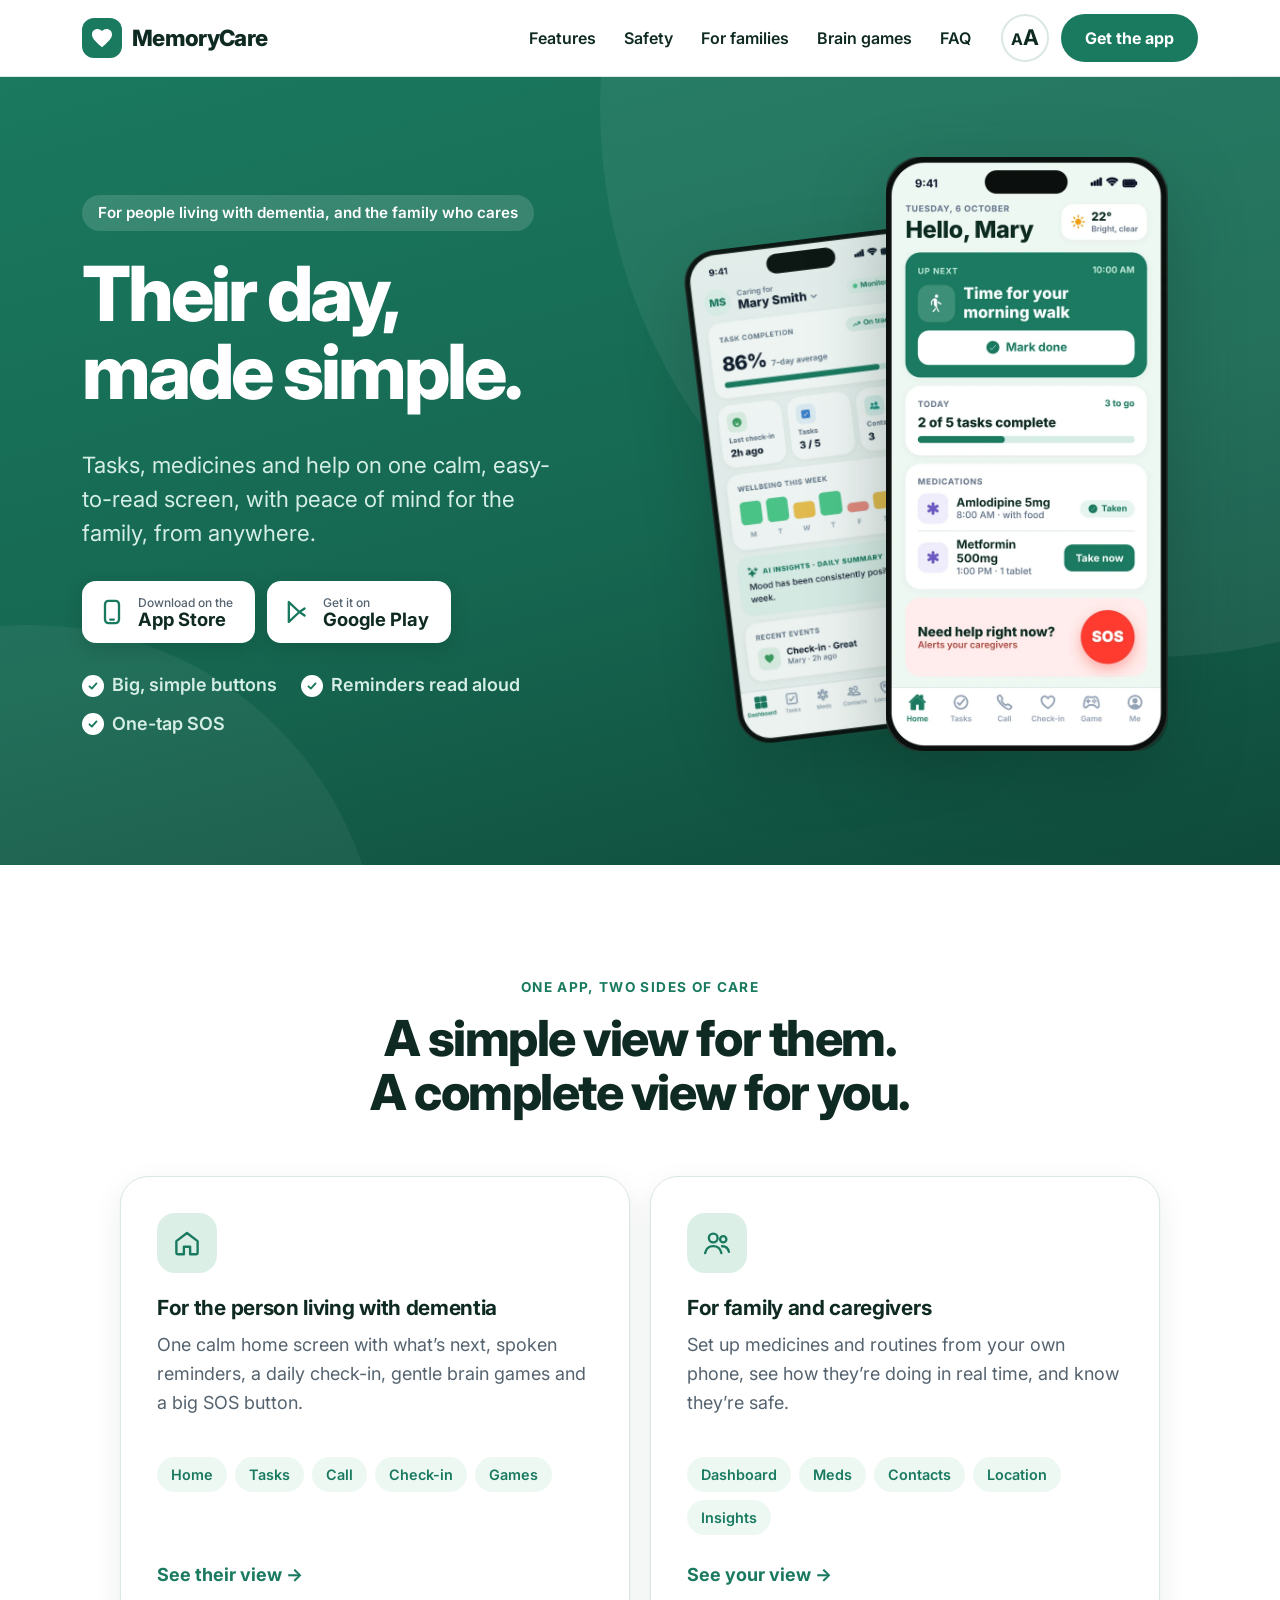
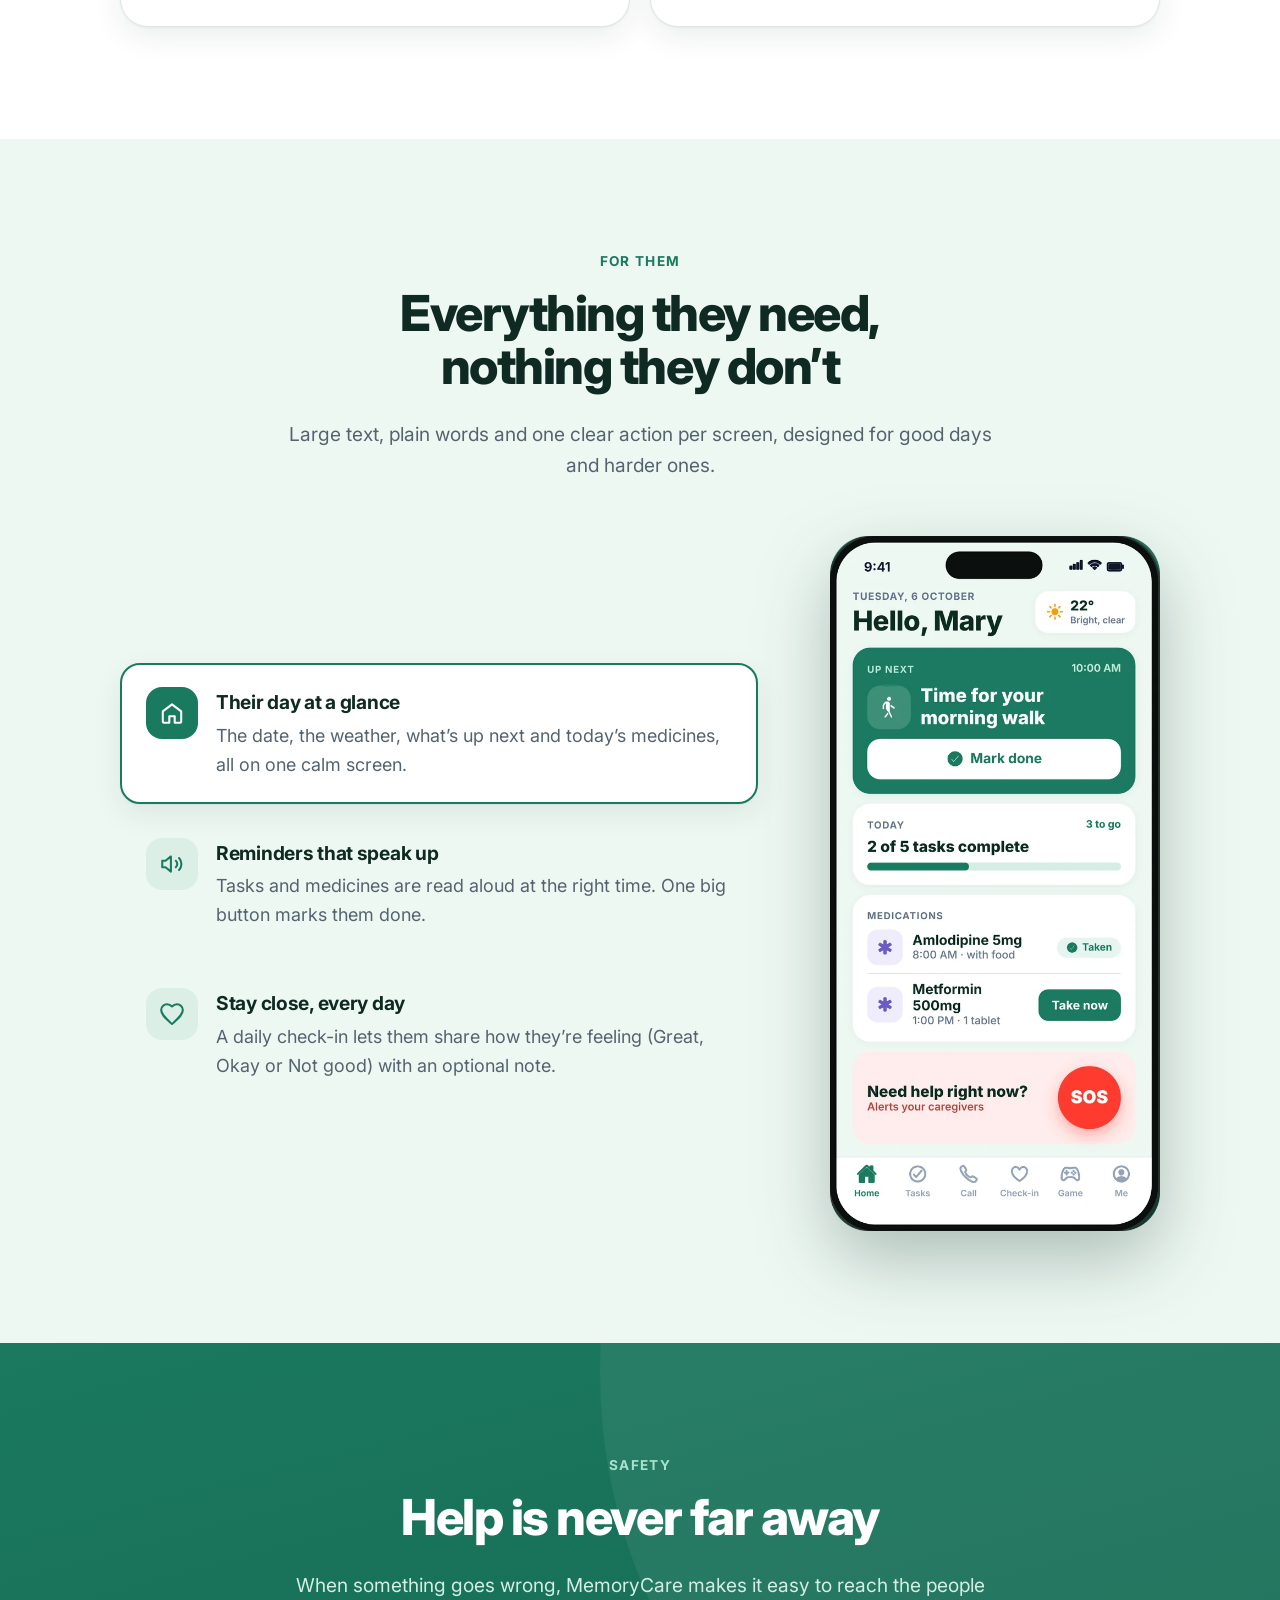
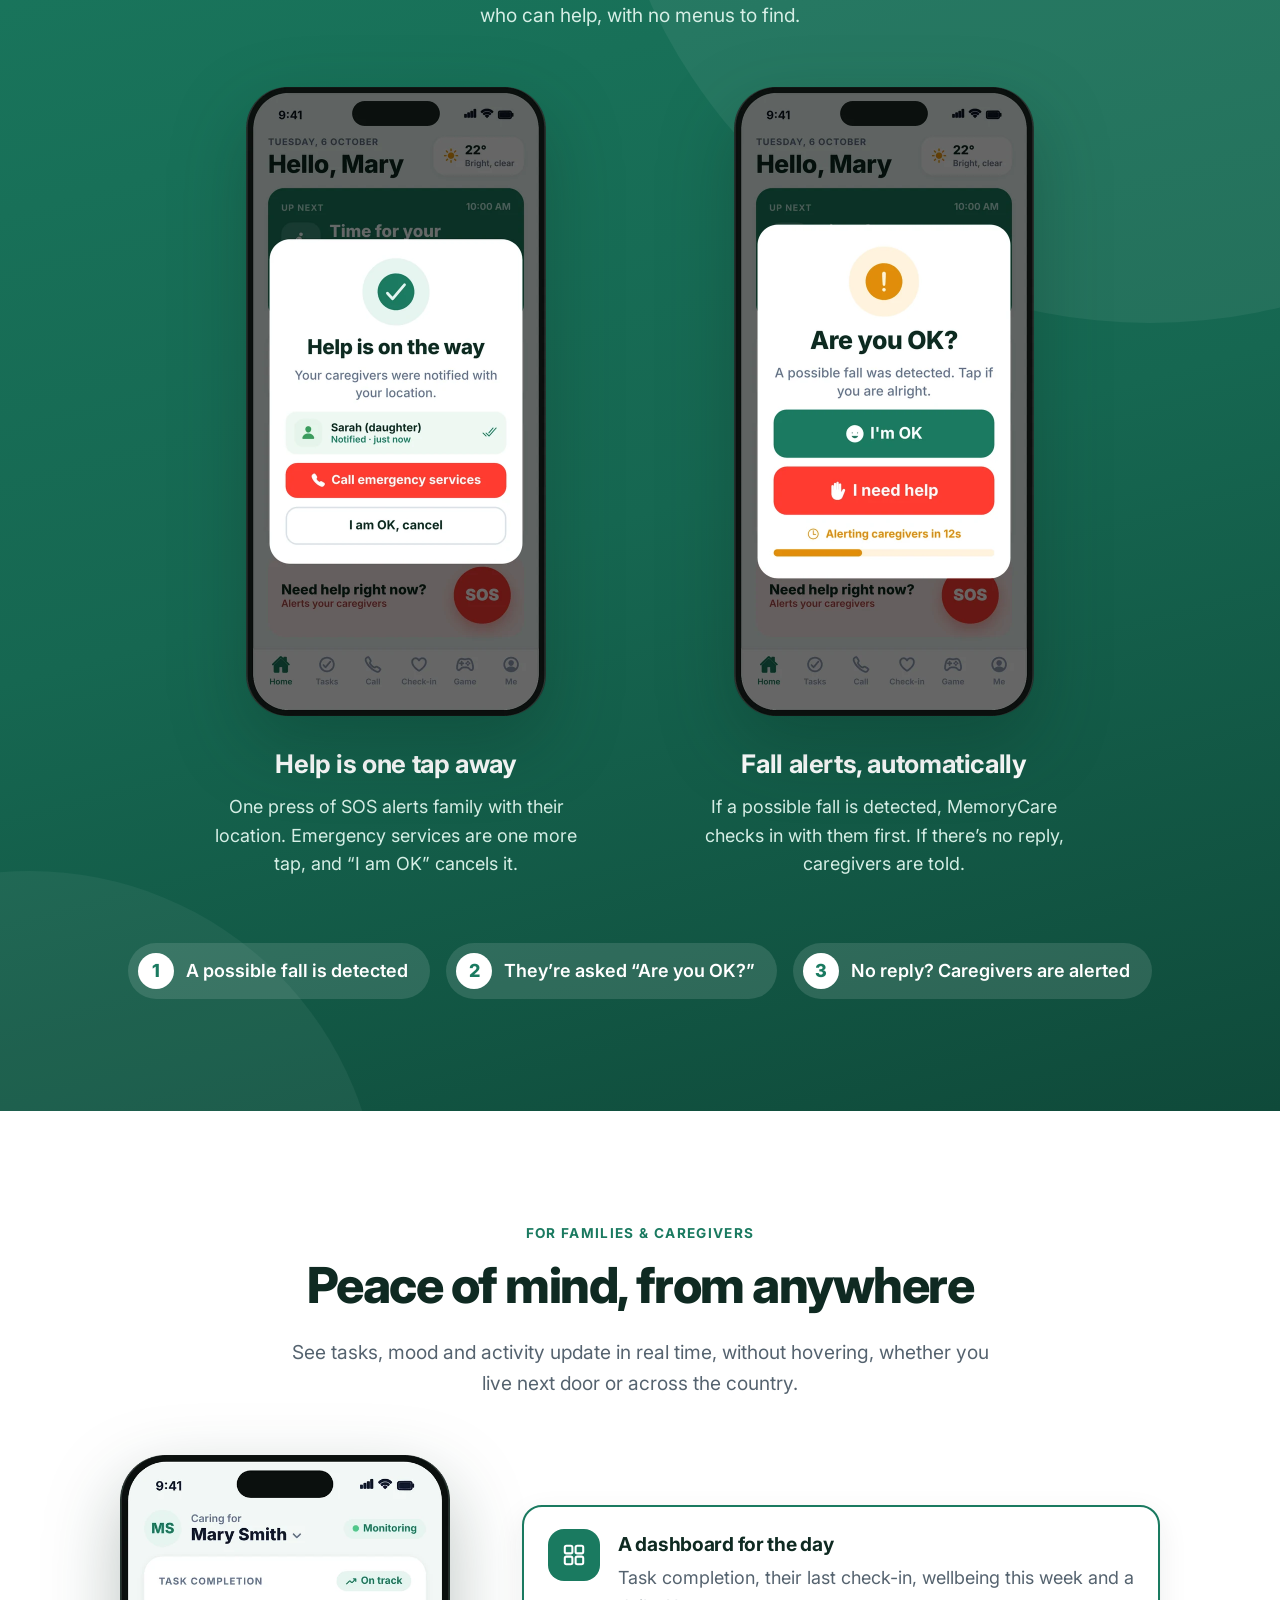
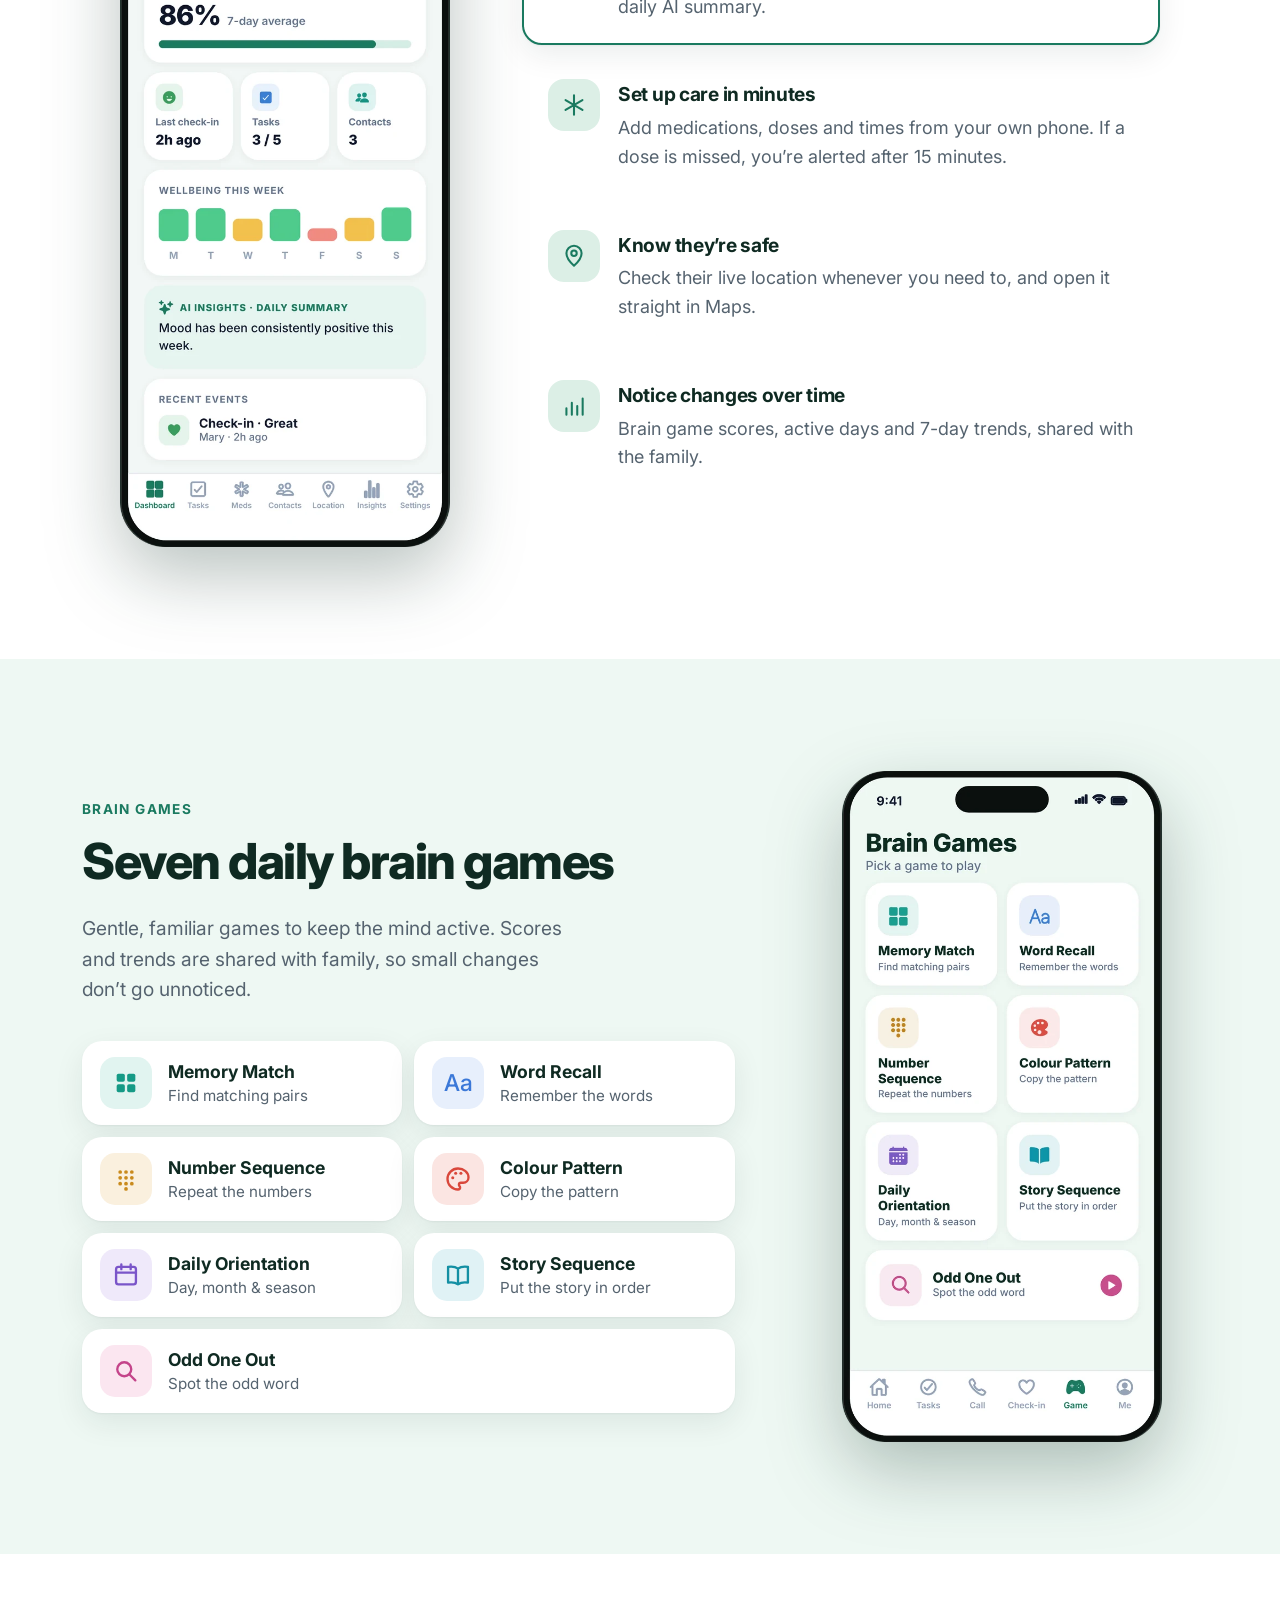
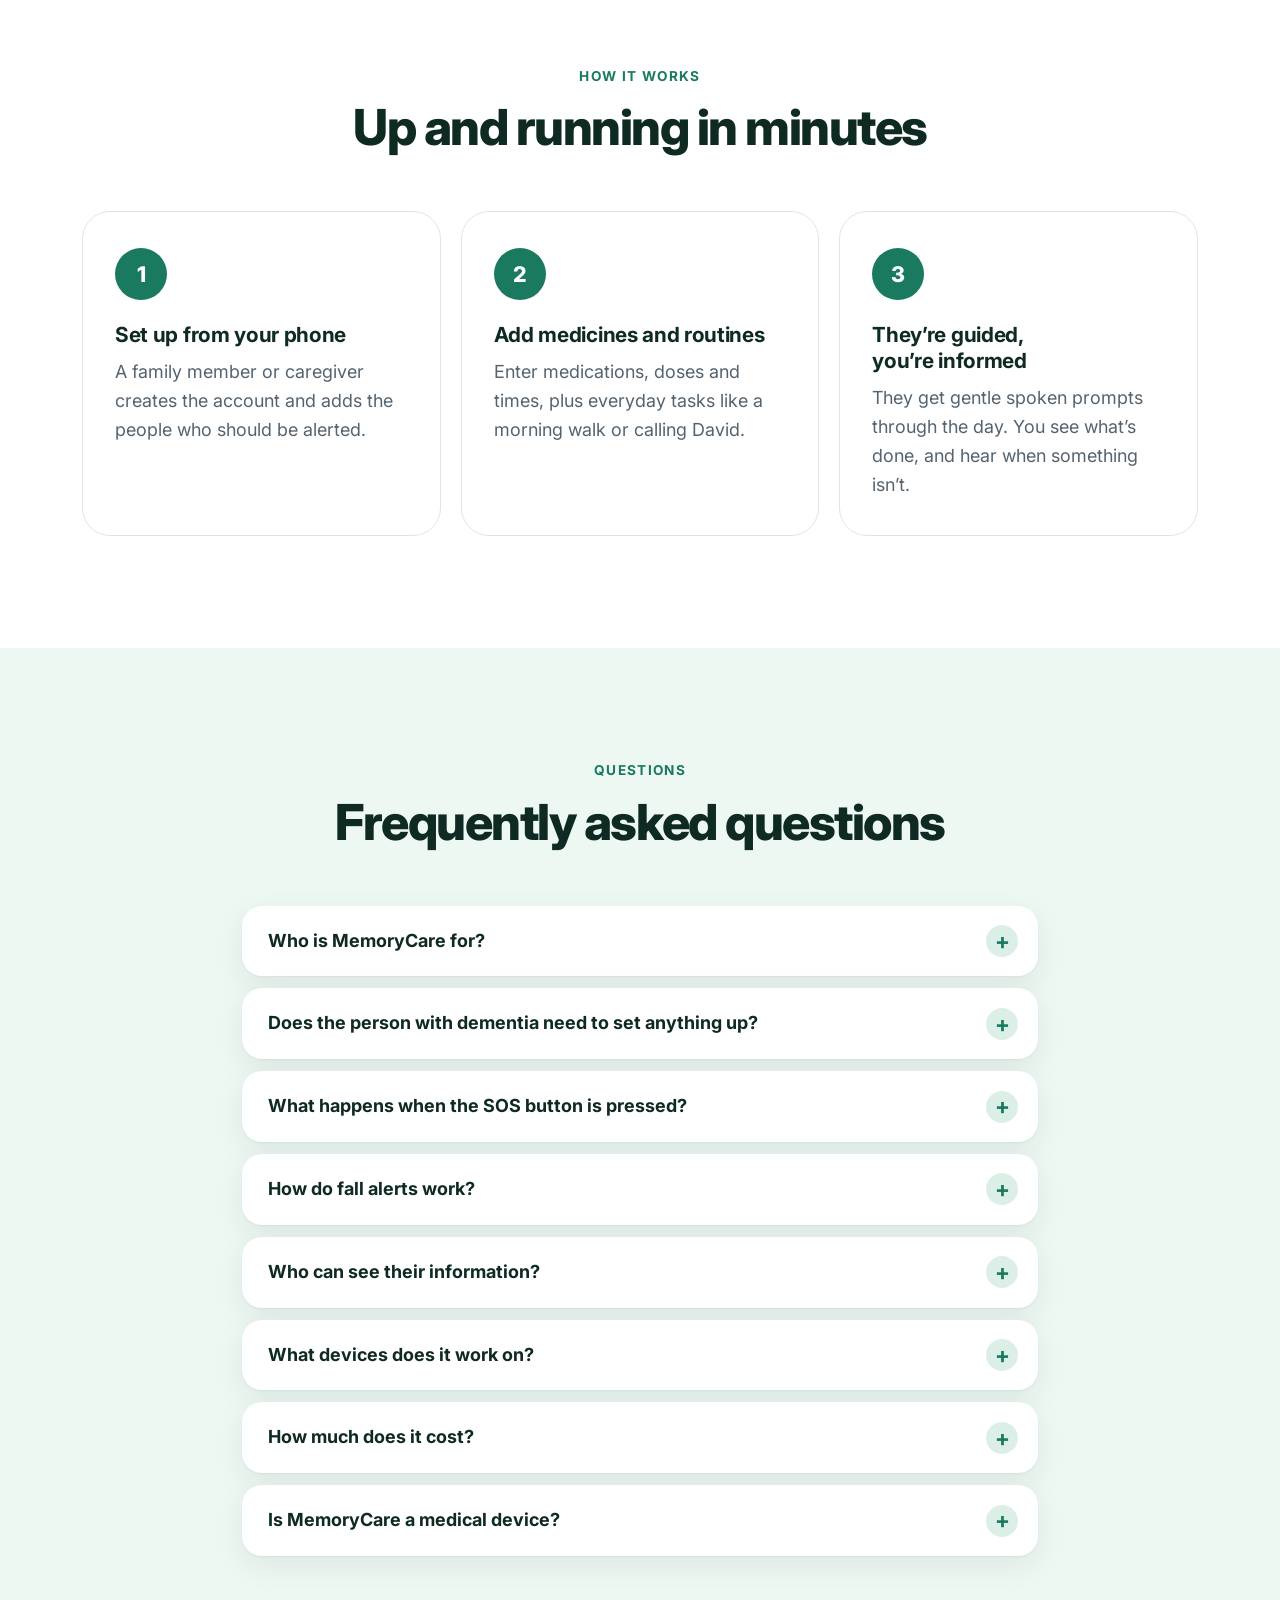
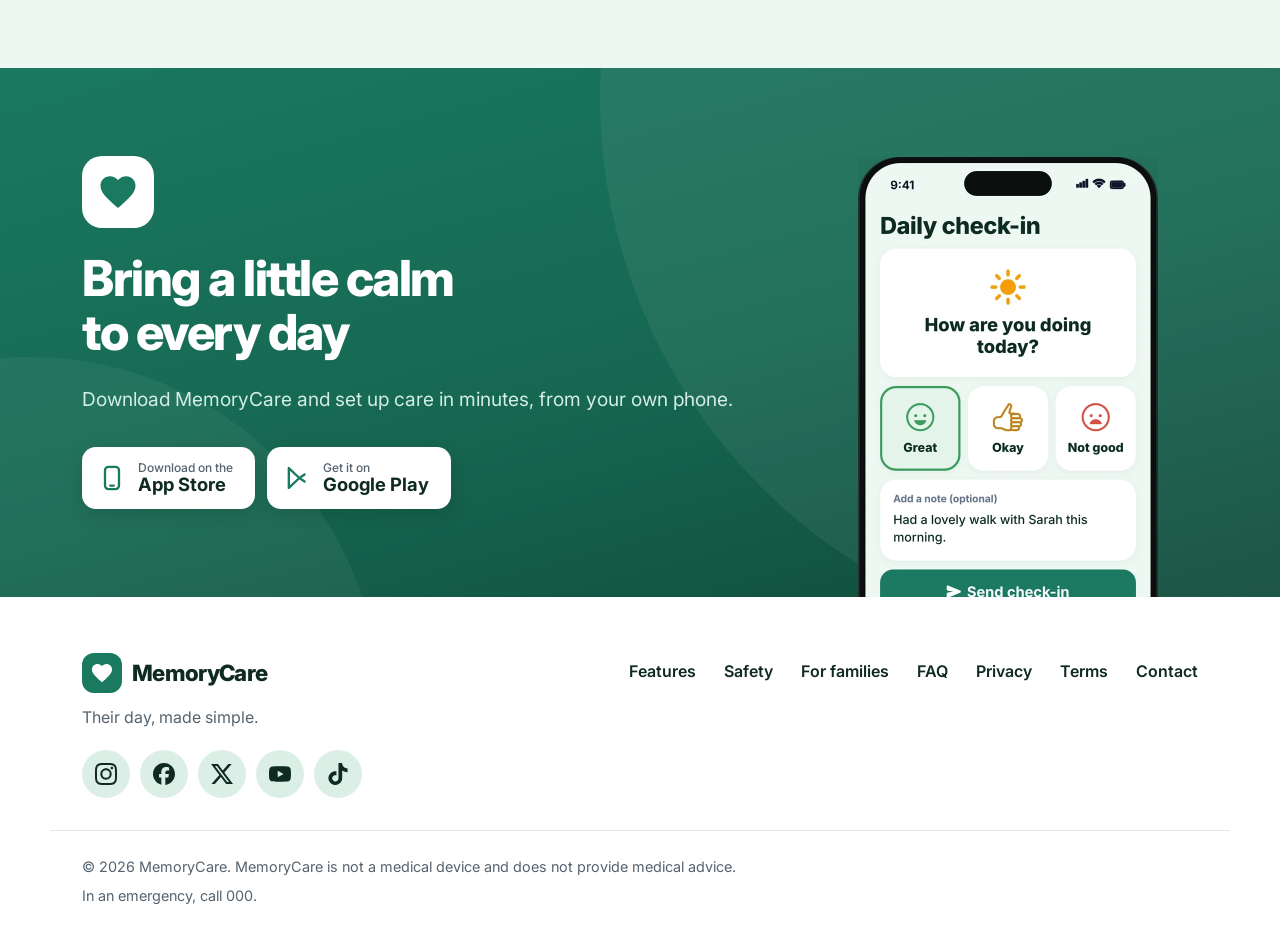
==== commit e9cb8f9e: "2nd edit" ====
--- a/index.html
+++ b/index.html
@@ -6,11 +6,57 @@
   <title>MemoryCare — Their day, made simple</title>
   <meta name="description" content="MemoryCare gives people living with dementia one calm, easy-to-read screen for tasks, medicines and help, and gives the family who cares peace of mind from anywhere.">
   <meta name="theme-color" content="#1a7a60">
+  <link rel="canonical" href="https://getmemorycare.app/">
+  <!-- Social link previews -->
+  <meta property="og:type" content="website">
+  <meta property="og:site_name" content="MemoryCare">
+  <meta property="og:locale" content="en_AU">
+  <meta property="og:title" content="MemoryCare — Their day, made simple">
+  <meta property="og:description" content="Tasks, medicines and help on one calm, easy-to-read screen for people living with dementia, with peace of mind for the family who cares.">
+  <meta property="og:url" content="https://getmemorycare.app/">
+  <meta property="og:image" content="https://getmemorycare.app/assets/og-image.png">
+  <meta property="og:image:width" content="1200">
+  <meta property="og:image:height" content="630">
+  <meta property="og:image:alt" content="MemoryCare: Their day, made simple. The app home screen showing the next task, today's medications and an SOS button.">
+  <meta name="twitter:card" content="summary_large_image">
+  <meta name="twitter:title" content="MemoryCare — Their day, made simple">
+  <meta name="twitter:description" content="Tasks, medicines and help on one calm, easy-to-read screen for people living with dementia, with peace of mind for the family who cares.">
+  <meta name="twitter:image" content="https://getmemorycare.app/assets/og-image.png">
   <link rel="icon" href="assets/favicon.svg" type="image/svg+xml">
   <link rel="preconnect" href="https://fonts.googleapis.com">
   <link rel="preconnect" href="https://fonts.gstatic.com" crossorigin>
   <link href="https://fonts.googleapis.com/css2?family=Inter:wght@400;500;600;700;800&display=swap" rel="stylesheet">
   <link rel="stylesheet" href="styles.css">
+  <script type="application/ld+json">
+{
+    "@context": "https://schema.org",
+    "@graph": [
+      {
+        "@type": "Organization",
+        "@id": "https://getmemorycare.app/#organization",
+        "name": "MemoryCare",
+        "url": "https://getmemorycare.app/",
+        "email": "memorycareau@gmail.com",
+        "sameAs": [
+          "https://www.instagram.com/memorycare_au/",
+          "https://www.facebook.com/memorycareau/",
+          "https://x.com/MemoryCare_au",
+          "https://www.youtube.com/@memorycare_au",
+          "https://www.tiktok.com/@memorycare_au"
+        ]
+      },
+      {
+        "@type": "WebSite",
+        "@id": "https://getmemorycare.app/#website",
+        "name": "MemoryCare",
+        "url": "https://getmemorycare.app/",
+        "publisher": {
+          "@id": "https://getmemorycare.app/#organization"
+        }
+      }
+    ]
+  }
+  </script>
 </head>
 <body>
   <a class="skip-link" href="#main">Skip to main content</a>
@@ -18,6 +64,11 @@
   <!-- Shared icon: MemoryCare heart -->
   <svg width="0" height="0" class="visually-hidden" aria-hidden="true">
     <symbol id="i-heart" viewBox="0 0 24 24"><path d="M12 21.2 10.6 20C5.4 15.3 2 12.2 2 8.4 2 5.3 4.4 3 7.4 3c1.7 0 3.4.8 4.6 2.1C13.2 3.8 14.9 3 16.6 3 19.6 3 22 5.3 22 8.4c0 3.8-3.4 6.9-8.6 11.6L12 21.2z"/></symbol>
+    <symbol id="i-instagram" viewBox="0 0 24 24"><path d="M7.0301.084c-1.2768.0602-2.1487.264-2.911.5634-.7888.3075-1.4575.72-2.1228 1.3877-.6652.6677-1.075 1.3368-1.3802 2.127-.2954.7638-.4956 1.6365-.552 2.914-.0564 1.2775-.0689 1.6882-.0626 4.947.0062 3.2586.0206 3.6671.0825 4.9473.061 1.2765.264 2.1482.5635 2.9107.308.7889.72 1.4573 1.388 2.1228.6679.6655 1.3365 1.0743 2.1285 1.38.7632.295 1.6361.4961 2.9134.552 1.2773.056 1.6884.069 4.9462.0627 3.2578-.0062 3.668-.0207 4.9478-.0814 1.28-.0607 2.147-.2652 2.9098-.5633.7889-.3086 1.4578-.72 2.1228-1.3881.665-.6682 1.0745-1.3378 1.3795-2.1284.2957-.7632.4966-1.636.552-2.9124.056-1.2809.0692-1.6898.063-4.948-.0063-3.2583-.021-3.6668-.0817-4.9465-.0607-1.2797-.264-2.1487-.5633-2.9117-.3084-.7889-.72-1.4568-1.3876-2.1228C21.2982 1.33 20.628.9208 19.8378.6165 19.074.321 18.2017.1197 16.9244.0645 15.6471.0093 15.236-.005 11.977.0014 8.718.0076 8.31.0215 7.0301.0839m.1402 21.6932c-1.17-.0509-1.8053-.2453-2.2287-.408-.5606-.216-.96-.4771-1.3819-.895-.422-.4178-.6811-.8186-.9-1.378-.1644-.4234-.3624-1.058-.4171-2.228-.0595-1.2645-.072-1.6442-.079-4.848-.007-3.2037.0053-3.583.0607-4.848.05-1.169.2456-1.805.408-2.2282.216-.5613.4762-.96.895-1.3816.4188-.4217.8184-.6814 1.3783-.9003.423-.1651 1.0575-.3614 2.227-.4171 1.2655-.06 1.6447-.072 4.848-.079 3.2033-.007 3.5835.005 4.8495.0608 1.169.0508 1.8053.2445 2.228.408.5608.216.96.4754 1.3816.895.4217.4194.6816.8176.9005 1.3787.1653.4217.3617 1.056.4169 2.2263.0602 1.2655.0739 1.645.0796 4.848.0058 3.203-.0055 3.5834-.061 4.848-.051 1.17-.245 1.8055-.408 2.2294-.216.5604-.4763.96-.8954 1.3814-.419.4215-.8181.6811-1.3783.9-.4224.1649-1.0577.3617-2.2262.4174-1.2656.0595-1.6448.072-4.8493.079-3.2045.007-3.5825-.006-4.848-.0608M16.953 5.5864A1.44 1.44 0 1 0 18.39 4.144a1.44 1.44 0 0 0-1.437 1.4424M5.8385 12.012c.0067 3.4032 2.7706 6.1557 6.173 6.1493 3.4026-.0065 6.157-2.7701 6.1506-6.1733-.0065-3.4032-2.771-6.1565-6.174-6.1498-3.403.0067-6.156 2.771-6.1496 6.1738M8 12.0077a4 4 0 1 1 4.008 3.9921A3.9996 3.9996 0 0 1 8 12.0077"/></symbol>
+    <symbol id="i-facebook" viewBox="0 0 24 24"><path d="M9.101 23.691v-7.98H6.627v-3.667h2.474v-1.58c0-4.085 1.848-5.978 5.858-5.978.401 0 .955.042 1.468.103a8.68 8.68 0 0 1 1.141.195v3.325a8.623 8.623 0 0 0-.653-.036 26.805 26.805 0 0 0-.733-.009c-.707 0-1.259.096-1.675.309a1.686 1.686 0 0 0-.679.622c-.258.42-.374.995-.374 1.752v1.297h3.919l-.386 2.103-.287 1.564h-3.246v8.245C19.396 23.238 24 18.179 24 12.044c0-6.627-5.373-12-12-12s-12 5.373-12 12c0 5.628 3.874 10.35 9.101 11.647Z"/></symbol>
+    <symbol id="i-x" viewBox="0 0 24 24"><path d="M18.901 1.153h3.68l-8.04 9.19L24 22.846h-7.406l-5.8-7.584-6.638 7.584H.474l8.6-9.83L0 1.154h7.594l5.243 6.932ZM17.61 20.644h2.039L6.486 3.24H4.298Z"/></symbol>
+    <symbol id="i-youtube" viewBox="0 0 24 24"><path d="M23.498 6.186a3.016 3.016 0 0 0-2.122-2.136C19.505 3.545 12 3.545 12 3.545s-7.505 0-9.377.505A3.017 3.017 0 0 0 .502 6.186C0 8.07 0 12 0 12s0 3.93.502 5.814a3.016 3.016 0 0 0 2.122 2.136c1.871.505 9.376.505 9.376.505s7.505 0 9.377-.505a3.015 3.015 0 0 0 2.122-2.136C24 15.93 24 12 24 12s0-3.93-.502-5.814zM9.545 15.568V8.432L15.818 12l-6.273 3.568z"/></symbol>
+    <symbol id="i-tiktok" viewBox="0 0 24 24"><path d="M12.525.02c1.31-.02 2.61-.01 3.91-.02.08 1.53.63 3.09 1.75 4.17 1.12 1.11 2.7 1.62 4.24 1.79v4.03c-1.44-.05-2.89-.35-4.2-.97-.57-.26-1.1-.59-1.62-.93-.01 2.92.01 5.84-.02 8.75-.08 1.4-.54 2.79-1.35 3.94-1.31 1.92-3.58 3.17-5.91 3.21-1.43.08-2.86-.31-4.08-1.03-2.02-1.19-3.44-3.37-3.65-5.71-.02-.5-.03-1-.01-1.49.18-1.9 1.12-3.72 2.58-4.96 1.66-1.44 3.98-2.13 6.15-1.72.02 1.48-.04 2.96-.04 4.44-.99-.32-2.15-.23-3.02.37-.63.41-1.11 1.04-1.36 1.75-.21.51-.15 1.07-.14 1.61.24 1.64 1.82 3.02 3.5 2.87 1.12-.01 2.19-.66 2.77-1.61.19-.33.4-.67.41-1.06.1-1.79.06-3.57.07-5.36.01-4.03-.01-8.05.02-12.07z"/></symbol>
   </svg>
 
   <header class="site-header">
@@ -409,6 +460,13 @@
           <span class="brand-name">MemoryCare</span>
         </a>
         <p>Their day, made simple.</p>
+        <ul class="social" aria-label="Follow MemoryCare">
+          <li><a href="https://www.instagram.com/memorycare_au/" target="_blank" rel="noopener" aria-label="MemoryCare on Instagram (opens in a new tab)"><svg aria-hidden="true"><use href="#i-instagram"/></svg></a></li>
+          <li><a href="https://www.facebook.com/memorycareau/" target="_blank" rel="noopener" aria-label="MemoryCare on Facebook (opens in a new tab)"><svg aria-hidden="true"><use href="#i-facebook"/></svg></a></li>
+          <li><a href="https://x.com/MemoryCare_au" target="_blank" rel="noopener" aria-label="MemoryCare on X (opens in a new tab)"><svg aria-hidden="true"><use href="#i-x"/></svg></a></li>
+          <li><a href="https://www.youtube.com/@memorycare_au" target="_blank" rel="noopener" aria-label="MemoryCare on YouTube (opens in a new tab)"><svg aria-hidden="true"><use href="#i-youtube"/></svg></a></li>
+          <li><a href="https://www.tiktok.com/@memorycare_au" target="_blank" rel="noopener" aria-label="MemoryCare on TikTok (opens in a new tab)"><svg aria-hidden="true"><use href="#i-tiktok"/></svg></a></li>
+        </ul>
       </div>
       <nav class="footer-nav" aria-label="Footer">
         <ul>
--- a/styles.css
+++ b/styles.css
@@ -850,3 +850,17 @@
 }
 
 .toc-title::-webkit-details-marker { display: none; }
+
+/* Social icon buttons (footer) */
+.social { display: flex; flex-wrap: wrap; gap: 10px; margin-top: 20px; }
+.social a {
+  display: grid;
+  place-items: center;
+  width: 48px; height: 48px;
+  border-radius: 50%;
+  background: var(--soft);
+  color: var(--ink);
+  transition: background-color .15s, color .15s, transform .15s;
+}
+.social a:hover { background: var(--green); color: #fff; transform: translateY(-2px); }
+.social svg { width: 22px; height: 22px; fill: currentColor; }
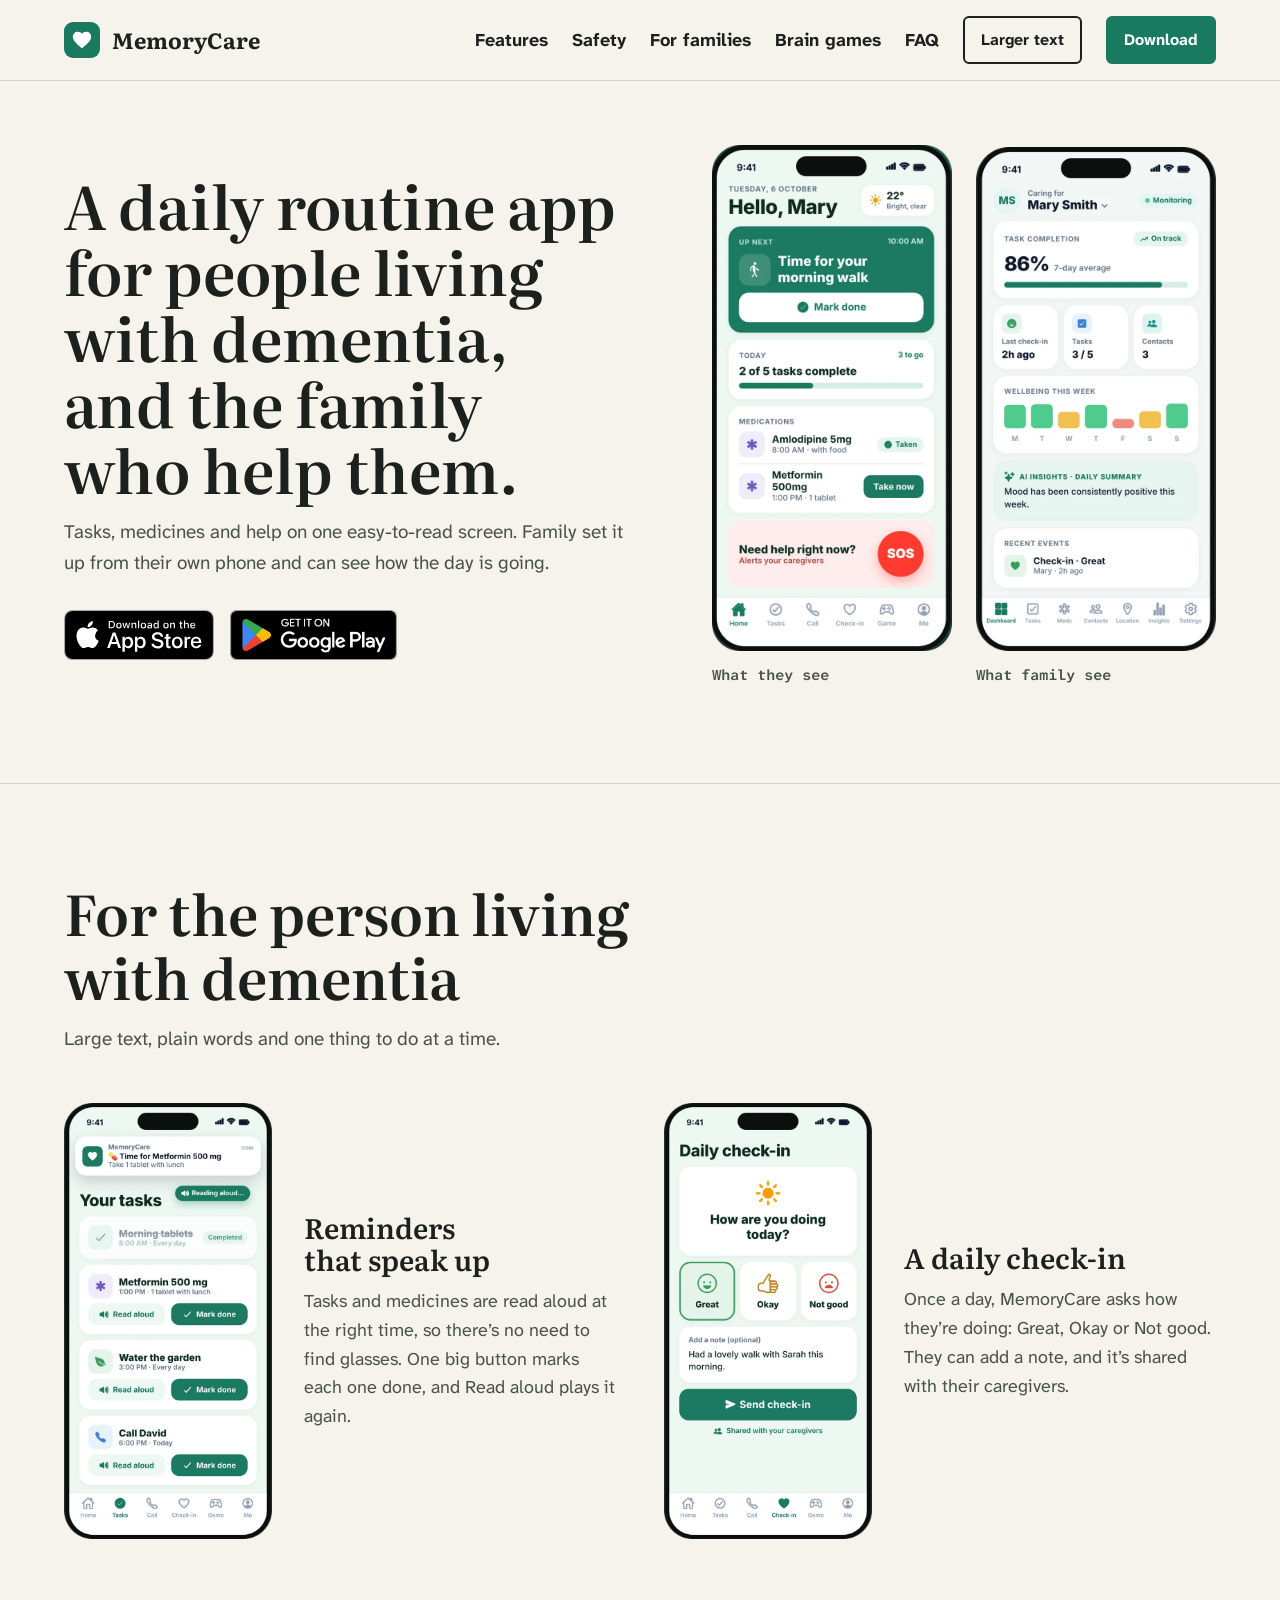
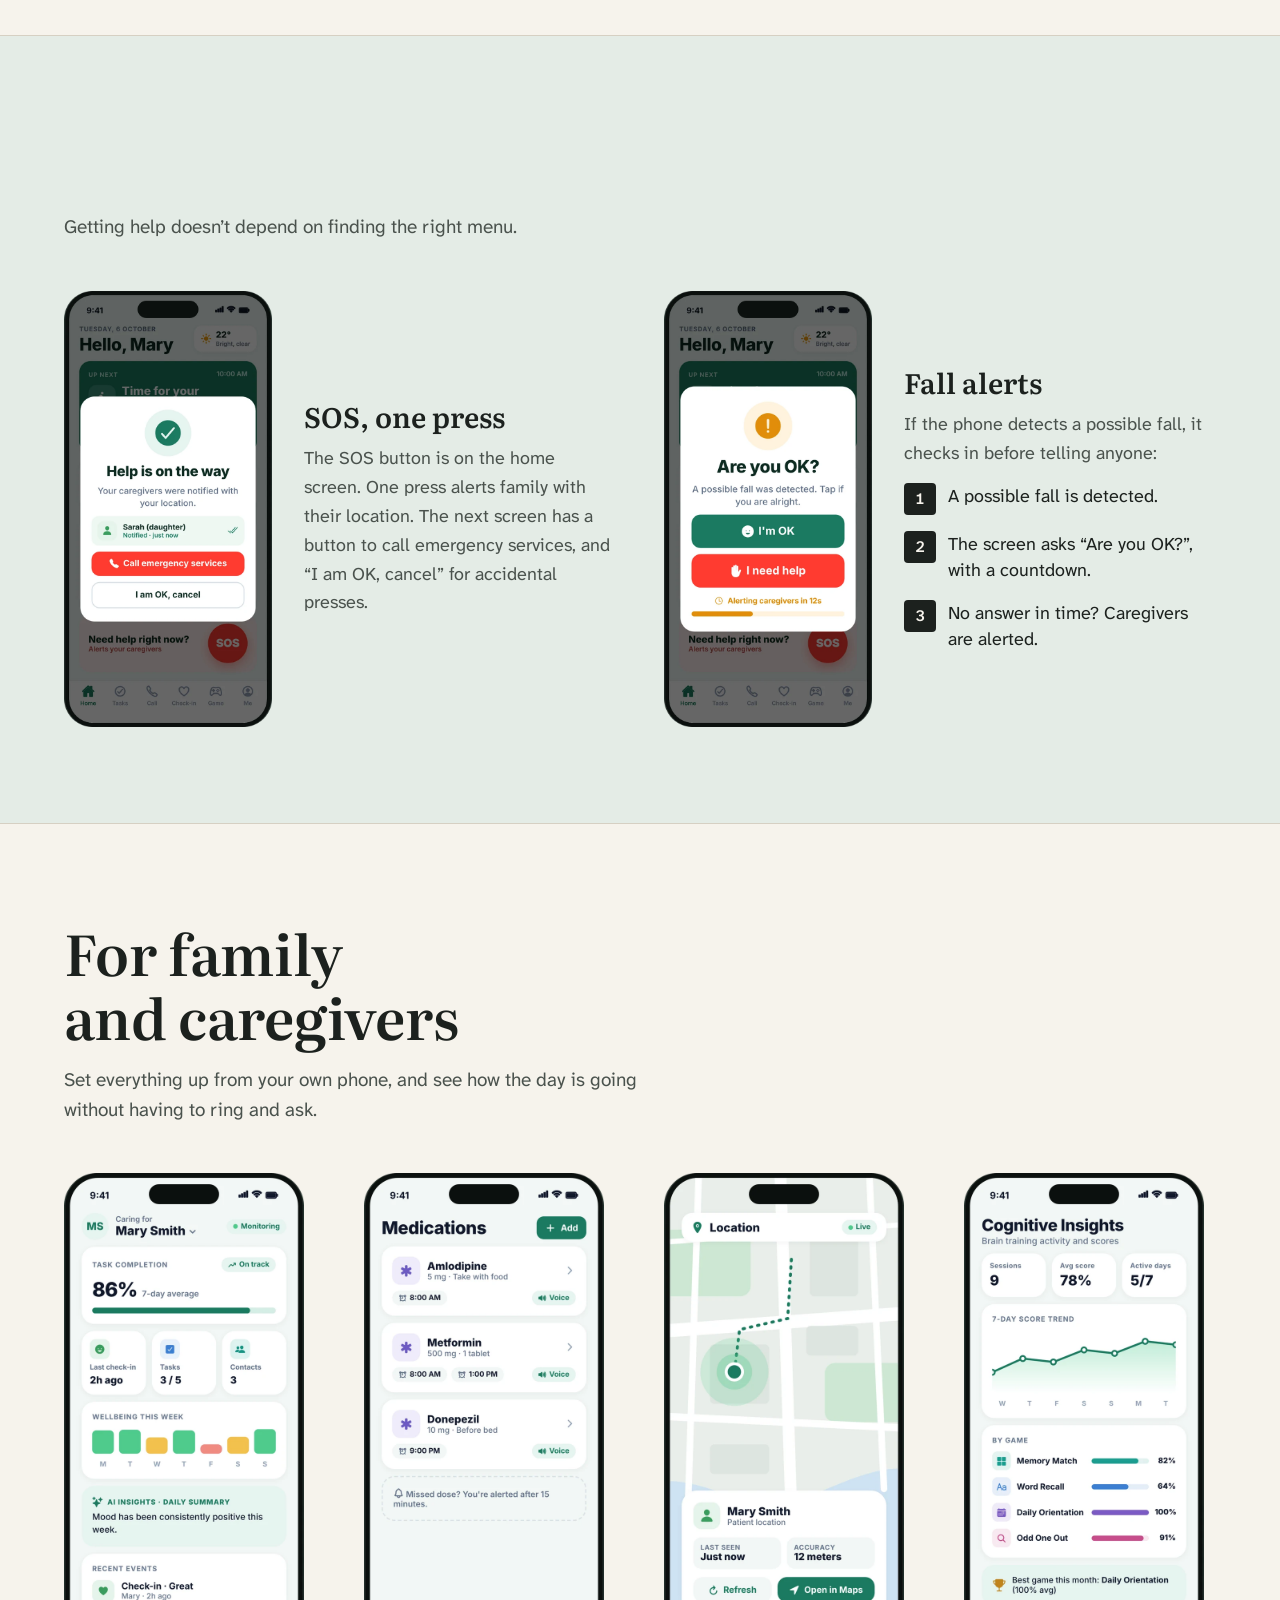
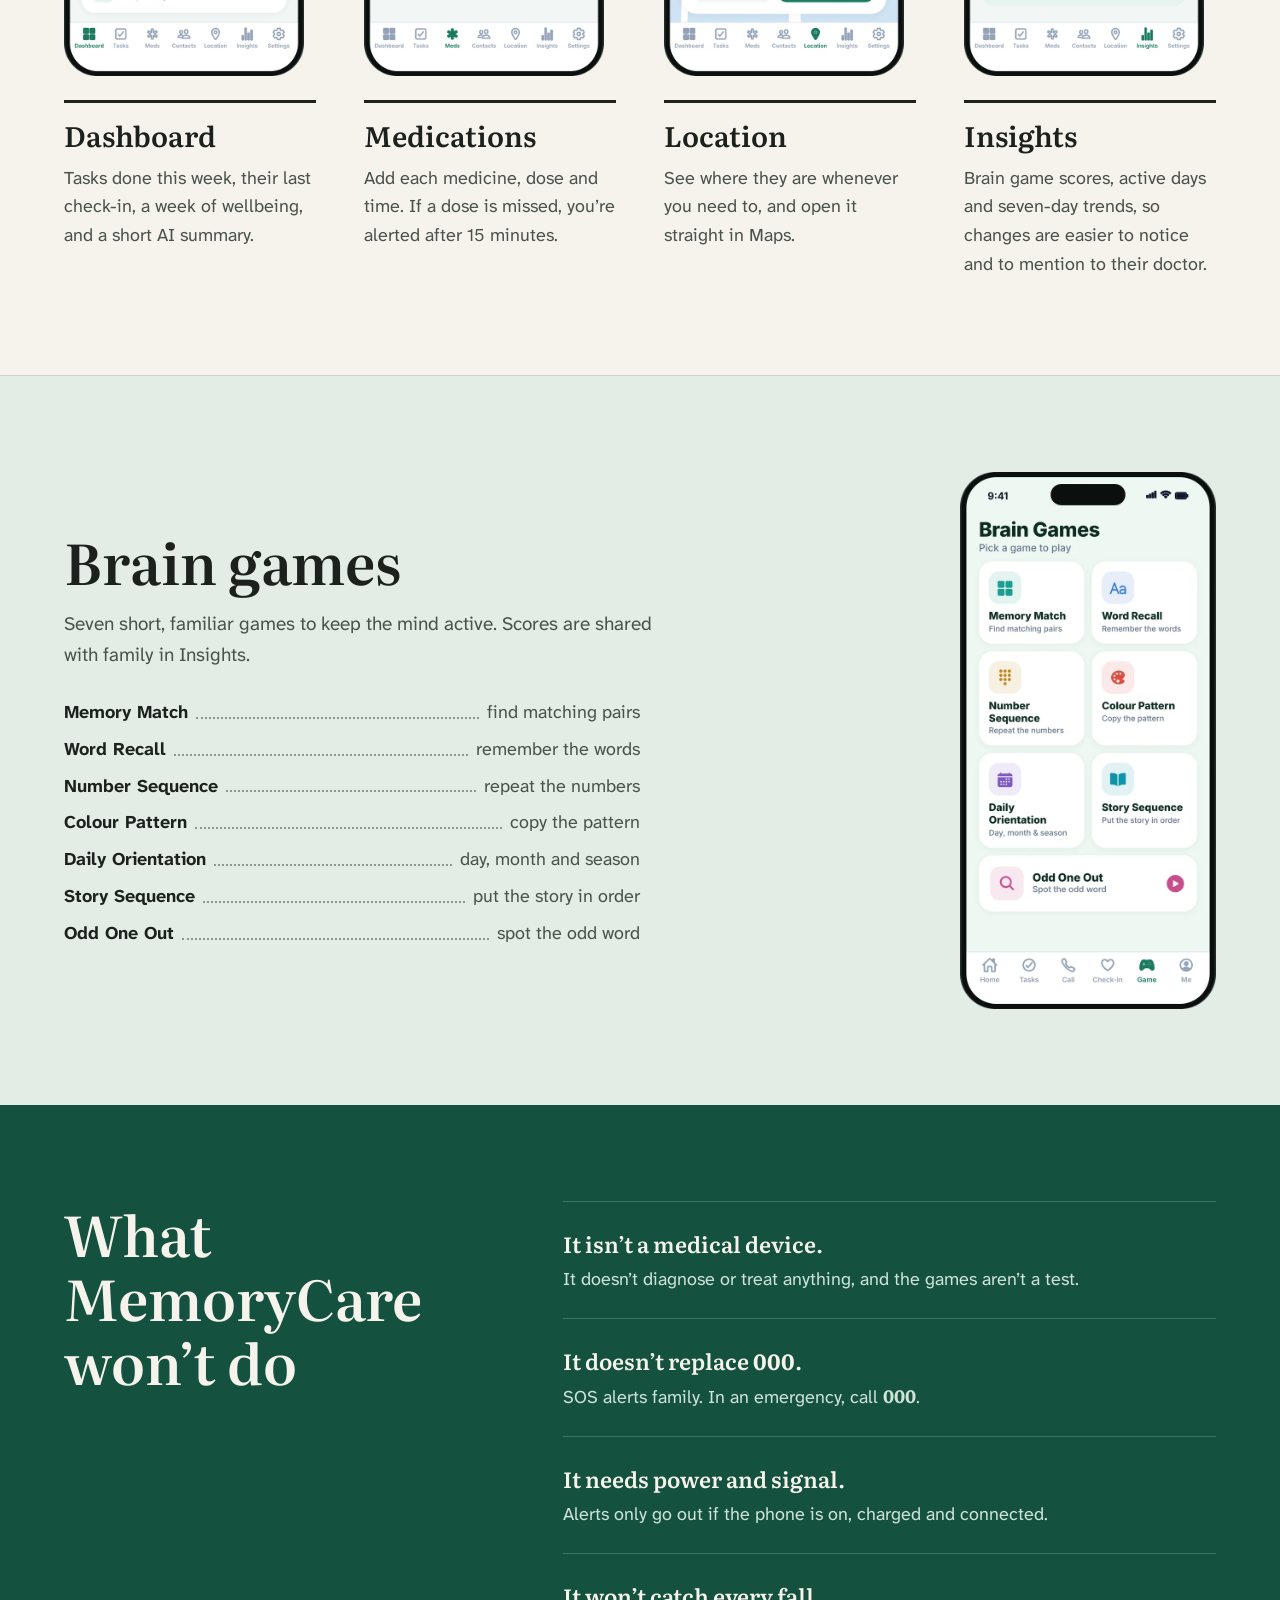
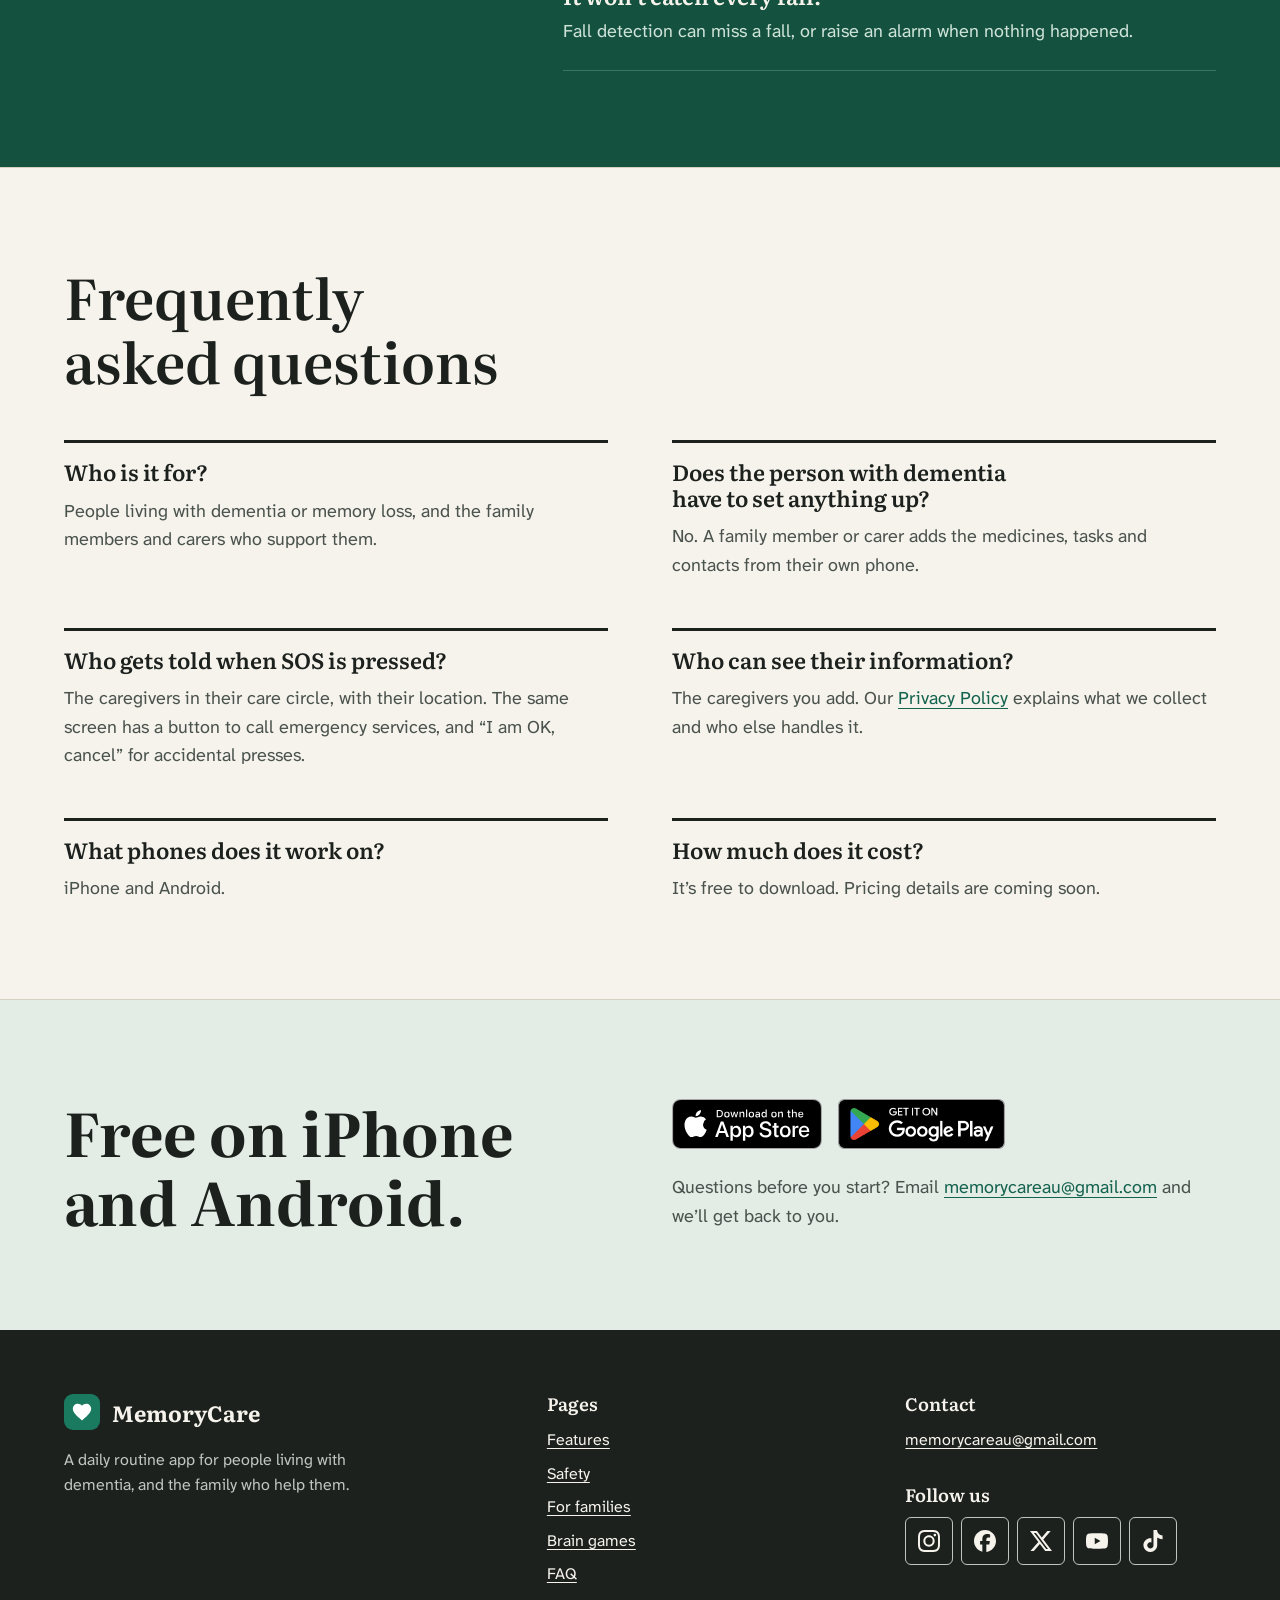
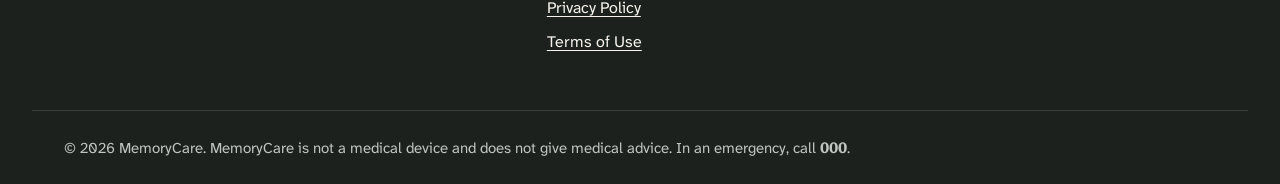
==== commit 2ce340ea: "website redesign" ====
--- a/index.html
+++ b/index.html
@@ -3,29 +3,29 @@
 <head>
   <meta charset="utf-8">
   <meta name="viewport" content="width=device-width, initial-scale=1">
-  <title>MemoryCare — Their day, made simple</title>
-  <meta name="description" content="MemoryCare gives people living with dementia one calm, easy-to-read screen for tasks, medicines and help, and gives the family who cares peace of mind from anywhere.">
+  <title>MemoryCare | A daily routine app for people living with dementia</title>
+  <meta name="description" content="MemoryCare shows people living with dementia the day, the next task and their medicines, reads reminders aloud and has an SOS button. Family set it up from their own phone.">
   <meta name="theme-color" content="#1a7a60">
   <link rel="canonical" href="https://getmemorycare.app/">
   <!-- Social link previews -->
   <meta property="og:type" content="website">
   <meta property="og:site_name" content="MemoryCare">
   <meta property="og:locale" content="en_AU">
-  <meta property="og:title" content="MemoryCare — Their day, made simple">
-  <meta property="og:description" content="Tasks, medicines and help on one calm, easy-to-read screen for people living with dementia, with peace of mind for the family who cares.">
+  <meta property="og:title" content="MemoryCare | A daily routine app for people living with dementia">
+  <meta property="og:description" content="MemoryCare shows people living with dementia the day, the next task and their medicines, reads reminders aloud and has an SOS button. Family set it up from their own phone.">
   <meta property="og:url" content="https://getmemorycare.app/">
   <meta property="og:image" content="https://getmemorycare.app/assets/og-image.png">
   <meta property="og:image:width" content="1200">
   <meta property="og:image:height" content="630">
-  <meta property="og:image:alt" content="MemoryCare: Their day, made simple. The app home screen showing the next task, today's medications and an SOS button.">
+  <meta property="og:image:alt" content="MemoryCare. The day, the next task, and help in one press. The app home screen with four numbered parts: the date, the next task, today's medicines and the SOS button.">
   <meta name="twitter:card" content="summary_large_image">
-  <meta name="twitter:title" content="MemoryCare — Their day, made simple">
-  <meta name="twitter:description" content="Tasks, medicines and help on one calm, easy-to-read screen for people living with dementia, with peace of mind for the family who cares.">
+  <meta name="twitter:title" content="MemoryCare | A daily routine app for people living with dementia">
+  <meta name="twitter:description" content="MemoryCare shows people living with dementia the day, the next task and their medicines, reads reminders aloud and has an SOS button. Family set it up from their own phone.">
   <meta name="twitter:image" content="https://getmemorycare.app/assets/og-image.png">
   <link rel="icon" href="assets/favicon.svg" type="image/svg+xml">
   <link rel="preconnect" href="https://fonts.googleapis.com">
   <link rel="preconnect" href="https://fonts.gstatic.com" crossorigin>
-  <link href="https://fonts.googleapis.com/css2?family=Inter:wght@400;500;600;700;800&display=swap" rel="stylesheet">
+  <link href="https://fonts.googleapis.com/css2?family=Atkinson+Hyperlegible+Mono:wght@400;600&family=Atkinson+Hyperlegible+Next:ital,wght@0,400;0,700;1,400&family=Literata:opsz,wght@7..72,500..700&display=swap" rel="stylesheet">
   <link rel="stylesheet" href="styles.css">
   <script type="application/ld+json">
 {
@@ -61,7 +61,6 @@
 <body>
   <a class="skip-link" href="#main">Skip to main content</a>
 
-  <!-- Shared icon: MemoryCare heart -->
   <svg width="0" height="0" class="visually-hidden" aria-hidden="true">
     <symbol id="i-heart" viewBox="0 0 24 24"><path d="M12 21.2 10.6 20C5.4 15.3 2 12.2 2 8.4 2 5.3 4.4 3 7.4 3c1.7 0 3.4.8 4.6 2.1C13.2 3.8 14.9 3 16.6 3 19.6 3 22 5.3 22 8.4c0 3.8-3.4 6.9-8.6 11.6L12 21.2z"/></symbol>
     <symbol id="i-instagram" viewBox="0 0 24 24"><path d="M7.0301.084c-1.2768.0602-2.1487.264-2.911.5634-.7888.3075-1.4575.72-2.1228 1.3877-.6652.6677-1.075 1.3368-1.3802 2.127-.2954.7638-.4956 1.6365-.552 2.914-.0564 1.2775-.0689 1.6882-.0626 4.947.0062 3.2586.0206 3.6671.0825 4.9473.061 1.2765.264 2.1482.5635 2.9107.308.7889.72 1.4573 1.388 2.1228.6679.6655 1.3365 1.0743 2.1285 1.38.7632.295 1.6361.4961 2.9134.552 1.2773.056 1.6884.069 4.9462.0627 3.2578-.0062 3.668-.0207 4.9478-.0814 1.28-.0607 2.147-.2652 2.9098-.5633.7889-.3086 1.4578-.72 2.1228-1.3881.665-.6682 1.0745-1.3378 1.3795-2.1284.2957-.7632.4966-1.636.552-2.9124.056-1.2809.0692-1.6898.063-4.948-.0063-3.2583-.021-3.6668-.0817-4.9465-.0607-1.2797-.264-2.1487-.5633-2.9117-.3084-.7889-.72-1.4568-1.3876-2.1228C21.2982 1.33 20.628.9208 19.8378.6165 19.074.321 18.2017.1197 16.9244.0645 15.6471.0093 15.236-.005 11.977.0014 8.718.0076 8.31.0215 7.0301.0839m.1402 21.6932c-1.17-.0509-1.8053-.2453-2.2287-.408-.5606-.216-.96-.4771-1.3819-.895-.422-.4178-.6811-.8186-.9-1.378-.1644-.4234-.3624-1.058-.4171-2.228-.0595-1.2645-.072-1.6442-.079-4.848-.007-3.2037.0053-3.583.0607-4.848.05-1.169.2456-1.805.408-2.2282.216-.5613.4762-.96.895-1.3816.4188-.4217.8184-.6814 1.3783-.9003.423-.1651 1.0575-.3614 2.227-.4171 1.2655-.06 1.6447-.072 4.848-.079 3.2033-.007 3.5835.005 4.8495.0608 1.169.0508 1.8053.2445 2.228.408.5608.216.96.4754 1.3816.895.4217.4194.6816.8176.9005 1.3787.1653.4217.3617 1.056.4169 2.2263.0602 1.2655.0739 1.645.0796 4.848.0058 3.203-.0055 3.5834-.061 4.848-.051 1.17-.245 1.8055-.408 2.2294-.216.5604-.4763.96-.8954 1.3814-.419.4215-.8181.6811-1.3783.9-.4224.1649-1.0577.3617-2.2262.4174-1.2656.0595-1.6448.072-4.8493.079-3.2045.007-3.5825-.006-4.848-.0608M16.953 5.5864A1.44 1.44 0 1 0 18.39 4.144a1.44 1.44 0 0 0-1.437 1.4424M5.8385 12.012c.0067 3.4032 2.7706 6.1557 6.173 6.1493 3.4026-.0065 6.157-2.7701 6.1506-6.1733-.0065-3.4032-2.771-6.1565-6.174-6.1498-3.403.0067-6.156 2.771-6.1496 6.1738M8 12.0077a4 4 0 1 1 4.008 3.9921A3.9996 3.9996 0 0 1 8 12.0077"/></symbol>
@@ -71,418 +70,279 @@
     <symbol id="i-tiktok" viewBox="0 0 24 24"><path d="M12.525.02c1.31-.02 2.61-.01 3.91-.02.08 1.53.63 3.09 1.75 4.17 1.12 1.11 2.7 1.62 4.24 1.79v4.03c-1.44-.05-2.89-.35-4.2-.97-.57-.26-1.1-.59-1.62-.93-.01 2.92.01 5.84-.02 8.75-.08 1.4-.54 2.79-1.35 3.94-1.31 1.92-3.58 3.17-5.91 3.21-1.43.08-2.86-.31-4.08-1.03-2.02-1.19-3.44-3.37-3.65-5.71-.02-.5-.03-1-.01-1.49.18-1.9 1.12-3.72 2.58-4.96 1.66-1.44 3.98-2.13 6.15-1.72.02 1.48-.04 2.96-.04 4.44-.99-.32-2.15-.23-3.02.37-.63.41-1.11 1.04-1.36 1.75-.21.51-.15 1.07-.14 1.61.24 1.64 1.82 3.02 3.5 2.87 1.12-.01 2.19-.66 2.77-1.61.19-.33.4-.67.41-1.06.1-1.79.06-3.57.07-5.36.01-4.03-.01-8.05.02-12.07z"/></symbol>
   </svg>
 
-  <header class="site-header">
-    <div class="container header-inner">
-      <a class="brand" href="#top" aria-label="MemoryCare home">
-        <span class="brand-mark" aria-hidden="true"><svg><use href="#i-heart"/></svg></span>
-        <span class="brand-name">MemoryCare</span>
+  <header class="masthead">
+    <div class="container masthead-inner">
+      <a class="wordmark" href="index.html">
+        <span class="wordmark-icon" aria-hidden="true"><svg><use href="#i-heart"/></svg></span>
+        MemoryCare
       </a>
 
-      <button class="nav-toggle" aria-expanded="false" aria-controls="site-nav">
-        <span class="nav-toggle-bar" aria-hidden="true"></span>
-        <span class="visually-hidden">Menu</span>
-      </button>
+      <button class="menu-button" type="button" aria-expanded="false" aria-controls="site-nav">Menu</button>
 
       <nav id="site-nav" class="site-nav" aria-label="Main">
         <ul>
-          <li><a href="#for-them">Features</a></li>
-          <li><a href="#safety">Safety</a></li>
-          <li><a href="#for-family">For families</a></li>
-          <li><a href="#games">Brain games</a></li>
-          <li><a href="#faq">FAQ</a></li>
+          <li><a href="index.html#features">Features</a></li>
+          <li><a href="index.html#safety">Safety</a></li>
+          <li><a href="index.html#families">For families</a></li>
+          <li><a href="index.html#games">Brain games</a></li>
+          <li><a href="index.html#questions">FAQ</a></li>
         </ul>
-        <div class="nav-actions">
-          <button class="text-size-toggle" type="button" aria-pressed="false" title="Make text larger">
-            <span aria-hidden="true">A<span class="big-a">A</span></span>
-            <span class="visually-hidden">Larger text</span>
-          </button>
-          <a class="btn btn-primary btn-sm" href="#download">Get the app</a>
-        </div>
+        <button class="text-size" type="button" aria-pressed="false">Larger text</button>
+        <a class="button" href="index.html#download">Download</a>
       </nav>
     </div>
   </header>
 
   <main id="main">
-    <!-- HERO -->
-    <section class="hero green-band" id="top">
-      <div class="container hero-inner">
-        <div class="hero-copy">
-          <p class="pill">For people living with dementia, and the family who cares</p>
-          <h1>Their day, <br>made simple.</h1>
-          <p class="lead">Tasks, medicines and help on one calm, easy-to-read screen, with peace of mind for the family, from anywhere.</p>
-          <div class="store-buttons">
-            <!-- TODO: replace with official App Store / Google Play badges and store links -->
-            <a class="store-btn" href="#download">
-              <svg viewBox="0 0 24 24" aria-hidden="true"><rect x="6" y="2.5" width="12" height="19" rx="3"/><path d="M10.5 18.5h3"/></svg>
-              <span><small>Download on the</small>App Store</span>
-            </a>
-            <a class="store-btn" href="#download">
-              <svg viewBox="0 0 24 24" aria-hidden="true"><path d="M5 3.5v17l9-8.5-9-8.5z"/><path d="m14 12 4.5-3M14 12l4.5 3"/></svg>
-              <span><small>Get it on</small>Google Play</span>
-            </a>
-          </div>
-          <ul class="hero-points">
-            <li>Big, simple buttons</li>
-            <li>Reminders read aloud</li>
-            <li>One-tap SOS</li>
-          </ul>
-        </div>
-        <div class="hero-phones">
-          <img class="phone phone-back" src="assets/screens/dashboard.webp" width="600" height="1258" alt="Caregiver dashboard showing 86% task completion, wellbeing this week and an AI daily summary">
-          <img class="phone phone-front" src="assets/screens/home.webp" width="600" height="1264" alt="MemoryCare home screen: Hello, Mary. Up next, time for your morning walk, with a Mark done button, today's medications and an SOS button" fetchpriority="high">
-        </div>
-      </div>
-    </section>
-
-    <!-- TWO SIDES -->
-    <section class="section" aria-labelledby="sides-title">
+    <!-- Opening -->
+    <section class="opening">
+      <div class="container opening-grid">
+        <div class="opening-copy">
+          <h1>A daily routine app for people living with dementia, and the family who help them.</h1>
+          <p class="lede">Tasks, medicines and help on one easy-to-read screen. Family set it up from their own phone and can see how the day is going.</p>
+          <div class="store-badges">
+            <!-- TODO: link each badge to the app's store listing -->
+            <a href="#download"><img src="assets/badges/app-store.svg" width="150" height="50" alt="Download on the App Store"></a>
+            <a href="#download"><img src="assets/badges/google-play.png" width="168" height="50" alt="Get it on Google Play"></a>
+          </div>
+        </div>
+
+        <div class="opening-phones">
+          <figure>
+            <img src="assets/screens/home.webp" width="600" height="1264" fetchpriority="high" alt="The MemoryCare home screen. It reads: Tuesday, 6 October. Hello, Mary. Up next at 10:00 AM, time for your morning walk, with a Mark done button. Below are today's medications and a red SOS button.">
+            <figcaption>What they see</figcaption>
+          </figure>
+          <figure>
+            <img src="assets/screens/dashboard.webp" width="600" height="1258" fetchpriority="high" alt="The caregiver dashboard for Mary Smith: 86% task completion over 7 days, last check-in 2 hours ago, 3 of 5 tasks done, a wellbeing chart for the week and an AI daily summary.">
+            <figcaption>What family see</figcaption>
+          </figure>
+        </div>
+      </div>
+    </section>
+
+    <!-- Features: for the person living with dementia -->
+    <section class="section" id="features" aria-labelledby="features-title">
       <div class="container">
         <header class="section-head">
-          <p class="eyebrow">One app, two sides of care</p>
-          <h2 id="sides-title">A simple view for them. <br>A complete view for you.</h2>
+          <h2 id="features-title">For the person living with dementia</h2>
+          <p>Large text, plain words and one thing to do at a time.</p>
         </header>
-        <div class="sides">
-          <a class="side-card reveal" href="#for-them">
-            <span class="side-icon" aria-hidden="true">
-              <svg viewBox="0 0 24 24"><path d="M3.5 10.5 12 4l8.5 6.5V20a1 1 0 0 1-1 1h-5v-6h-5v6h-5a1 1 0 0 1-1-1v-9.5z"/></svg>
-            </span>
-            <h3>For the person living with dementia</h3>
-            <p>One calm home screen with what’s next, spoken reminders, a daily check-in, gentle brain games and a big SOS button.</p>
-            <ul class="tag-list" aria-label="Sections in the app">
-              <li>Home</li><li>Tasks</li><li>Call</li><li>Check-in</li><li>Games</li>
-            </ul>
-            <span class="side-link">See their view <span aria-hidden="true">→</span></span>
-          </a>
-          <a class="side-card reveal" href="#for-family">
-            <span class="side-icon" aria-hidden="true">
-              <svg viewBox="0 0 24 24"><circle cx="9" cy="8" r="3.5"/><path d="M2.5 20c.8-3.6 3.4-5.5 6.5-5.5s5.7 1.9 6.5 5.5"/><circle cx="17" cy="9" r="2.5"/><path d="M16 14.6c2.6-.2 4.7 1.4 5.5 4.4"/></svg>
-            </span>
-            <h3>For family and caregivers</h3>
-            <p>Set up medicines and routines from your own phone, see how they’re doing in real time, and know they’re safe.</p>
-            <ul class="tag-list" aria-label="Sections in the app">
-              <li>Dashboard</li><li>Meds</li><li>Contacts</li><li>Location</li><li>Insights</li>
-            </ul>
-            <span class="side-link">See your view <span aria-hidden="true">→</span></span>
-          </a>
-        </div>
-      </div>
-    </section>
-
-    <!-- SHOWCASE: FOR THEM -->
-    <section class="section section-tint" id="for-them" aria-labelledby="them-title">
+        <div class="screens screens-wide">
+          <figure class="screen">
+            <img src="assets/screens/tasks.webp" width="600" height="1258" loading="lazy" alt="Your tasks screen reading aloud a reminder for Metformin 500 mg, with Read aloud and Mark done buttons on each task.">
+            <figcaption>
+              <h3>Reminders that speak up</h3>
+              <p>Tasks and medicines are read aloud at the right time, so there’s no need to find glasses. One big button marks each one done, and Read aloud plays it again.</p>
+            </figcaption>
+          </figure>
+          <figure class="screen">
+            <img src="assets/screens/checkin.webp" width="600" height="1258" loading="lazy" alt="Daily check-in screen asking How are you doing today? with Great, Okay and Not good, and an optional note.">
+            <figcaption>
+              <h3>A daily check-in</h3>
+              <p>Once a day, MemoryCare asks how they’re doing: Great, Okay or Not good. They can add a note, and it’s shared with their caregivers.</p>
+            </figcaption>
+          </figure>
+        </div>
+      </div>
+    </section>
+
+    <!-- Safety -->
+    <section class="section section-band" id="safety" aria-labelledby="safety-title">
       <div class="container">
         <header class="section-head">
-          <p class="eyebrow">For them</p>
-          <h2 id="them-title">Everything they need, nothing they don’t</h2>
-          <p>Large text, plain words and one clear action per screen, designed for good days and harder ones.</p>
+          <h2 id="safety-title">Safety</h2>
+          <p>Getting help doesn’t depend on finding the right menu.</p>
         </header>
-
-        <div class="showcase" data-tabs>
-          <div class="showcase-tabs" role="tablist" aria-label="Features for the person living with dementia">
-            <button class="tab" role="tab" id="tab-home" aria-controls="panel-home" aria-selected="true">
-              <span class="tab-icon" aria-hidden="true"><svg viewBox="0 0 24 24"><path d="M3.5 10.5 12 4l8.5 6.5V20a1 1 0 0 1-1 1h-5v-6h-5v6h-5a1 1 0 0 1-1-1v-9.5z"/></svg></span>
-              <span class="tab-text">
-                <strong>Their day at a glance</strong>
-                <span>The date, the weather, what’s up next and today’s medicines, all on one calm screen.</span>
-              </span>
-            </button>
-            <button class="tab" role="tab" id="tab-tasks" aria-controls="panel-tasks" aria-selected="false" tabindex="-1">
-              <span class="tab-icon" aria-hidden="true"><svg viewBox="0 0 24 24"><path d="M11 5 6 9H3v6h3l5 4V5z"/><path d="M15.5 9a4 4 0 0 1 0 6M18.5 6.5a8 8 0 0 1 0 11"/></svg></span>
-              <span class="tab-text">
-                <strong>Reminders that speak up</strong>
-                <span>Tasks and medicines are read aloud at the right time. One big button marks them done.</span>
-              </span>
-            </button>
-            <button class="tab" role="tab" id="tab-checkin" aria-controls="panel-checkin" aria-selected="false" tabindex="-1">
-              <span class="tab-icon" aria-hidden="true"><svg viewBox="0 0 24 24"><use href="#i-heart"/></svg></span>
-              <span class="tab-text">
-                <strong>Stay close, every day</strong>
-                <span>A daily check-in lets them share how they’re feeling (Great, Okay or Not good) with an optional note.</span>
-              </span>
-            </button>
-          </div>
-
-          <div class="showcase-stage">
-            <div class="panel" role="tabpanel" id="panel-home" aria-labelledby="tab-home">
-              <img class="phone" src="assets/screens/home.webp" width="600" height="1264" loading="lazy" alt="Home screen with the date, weather, the next task, today's medications and an SOS button">
-            </div>
-            <div class="panel" role="tabpanel" id="panel-tasks" aria-labelledby="tab-tasks">
-              <img class="phone" src="assets/screens/tasks.webp" width="600" height="1258" loading="lazy" alt="Your tasks screen reading a Metformin reminder aloud, with Read aloud and Mark done buttons on each task">
-            </div>
-            <div class="panel" role="tabpanel" id="panel-checkin" aria-labelledby="tab-checkin">
-              <img class="phone" src="assets/screens/checkin.webp" width="600" height="1258" loading="lazy" alt="Daily check-in screen asking How are you doing today? with Great, Okay and Not good options and a note">
-            </div>
-          </div>
-        </div>
-      </div>
-    </section>
-
-    <!-- SAFETY -->
-    <section class="section green-band safety" id="safety" aria-labelledby="safety-title">
+        <div class="screens screens-wide">
+          <figure class="screen">
+            <img src="assets/screens/sos.webp" width="600" height="1258" loading="lazy" alt="Help is on the way. Your caregivers were notified with your location. Sarah (daughter) notified just now. Buttons to call emergency services or cancel.">
+            <figcaption>
+              <h3>SOS, one press</h3>
+              <p>The SOS button is on the home screen. One press alerts family with their location. The next screen has a button to call emergency services, and “I am OK, cancel” for accidental presses.</p>
+            </figcaption>
+          </figure>
+          <figure class="screen">
+            <img src="assets/screens/fall.webp" width="600" height="1258" loading="lazy" alt="Are you OK? A possible fall was detected. Buttons for I'm OK and I need help, with caregivers alerted in 12 seconds.">
+            <figcaption>
+              <h3>Fall alerts</h3>
+              <p>If the phone detects a possible fall, it checks in before telling anyone:</p>
+              <ol class="key key-inline">
+                <li>A possible fall is detected.</li>
+                <li>The screen asks “Are you OK?”, with a countdown.</li>
+                <li>No answer in time? Caregivers are alerted.</li>
+              </ol>
+            </figcaption>
+          </figure>
+        </div>
+      </div>
+    </section>
+
+    <!-- For families -->
+    <section class="section" id="families" aria-labelledby="families-title">
       <div class="container">
         <header class="section-head">
-          <p class="eyebrow">Safety</p>
-          <h2 id="safety-title">Help is never far away</h2>
-          <p>When something goes wrong, MemoryCare makes it easy to reach the people who can help, with no menus to find.</p>
+          <h2 id="families-title">For family and caregivers</h2>
+          <p>Set everything up from your own phone, and see how the day is going without having to ring and ask.</p>
         </header>
-
-        <div class="safety-grid">
-          <figure class="safety-card reveal">
-            <img class="phone" src="assets/screens/sos.webp" width="600" height="1258" loading="lazy" alt="Help is on the way: caregivers were notified with your location. Sarah (daughter) notified just now. Buttons to call emergency services or cancel">
-            <figcaption>
-              <h3>Help is one tap away</h3>
-              <p>One press of SOS alerts family with their location. Emergency services are one more tap, and “I am OK” cancels it.</p>
-            </figcaption>
-          </figure>
-          <figure class="safety-card reveal">
-            <img class="phone" src="assets/screens/fall.webp" width="600" height="1258" loading="lazy" alt="Are you OK? A possible fall was detected. Buttons for I'm OK and I need help, with caregivers alerted in 12 seconds">
-            <figcaption>
-              <h3>Fall alerts, automatically</h3>
-              <p>If a possible fall is detected, MemoryCare checks in with them first. If there’s no reply, caregivers are told.</p>
-            </figcaption>
-          </figure>
-        </div>
-
-        <ol class="flow" aria-label="What happens after a possible fall">
-          <li><span class="flow-num">1</span>A possible fall is detected</li>
-          <li><span class="flow-num">2</span>They’re asked “Are you OK?”</li>
-          <li><span class="flow-num">3</span>No reply? Caregivers are alerted</li>
-        </ol>
-      </div>
-    </section>
-
-    <!-- SHOWCASE: FOR FAMILY -->
-    <section class="section" id="for-family" aria-labelledby="family-title">
+        <div class="screens screens-four">
+          <figure class="screen">
+            <img src="assets/screens/dashboard.webp" width="600" height="1258" loading="lazy" alt="Caregiver dashboard: 86% task completion over 7 days, last check-in 2 hours ago, a wellbeing chart for the week and an AI daily summary.">
+            <figcaption>
+              <h3>Dashboard</h3>
+              <p>Tasks done this week, their last check-in, a week of wellbeing, and a short AI summary.</p>
+            </figcaption>
+          </figure>
+          <figure class="screen">
+            <img src="assets/screens/medications.webp" width="600" height="1258" loading="lazy" alt="Medications screen listing Amlodipine, Metformin and Donepezil with their doses, times and voice reminders.">
+            <figcaption>
+              <h3>Medications</h3>
+              <p>Add each medicine, dose and time. If a dose is missed, you’re alerted after 15 minutes.</p>
+            </figcaption>
+          </figure>
+          <figure class="screen">
+            <img src="assets/screens/location.webp" width="600" height="1258" loading="lazy" alt="Location screen showing Mary Smith on a map, last seen just now, accurate to 12 meters, with an Open in Maps button.">
+            <figcaption>
+              <h3>Location</h3>
+              <p>See where they are whenever you need to, and open it straight in Maps.</p>
+            </figcaption>
+          </figure>
+          <figure class="screen">
+            <img src="assets/screens/insights.webp" width="600" height="1258" loading="lazy" alt="Cognitive insights: 9 sessions, 78% average score, active 5 of 7 days, a 7-day score trend and scores for each game.">
+            <figcaption>
+              <h3>Insights</h3>
+              <p>Brain game scores, active days and seven-day trends, so changes are easier to notice and to mention to their doctor.</p>
+            </figcaption>
+          </figure>
+        </div>
+      </div>
+    </section>
+
+    <!-- Brain games -->
+    <section class="section section-band" id="games" aria-labelledby="games-title">
+      <div class="container games">
+        <div>
+          <header class="section-head">
+            <h2 id="games-title">Brain games</h2>
+            <p>Seven short, familiar games to keep the mind active. Scores are shared with family in Insights.</p>
+          </header>
+          <dl class="games-list">
+            <div><dt>Memory Match</dt><dd>find matching pairs</dd></div>
+            <div><dt>Word Recall</dt><dd>remember the words</dd></div>
+            <div><dt>Number Sequence</dt><dd>repeat the numbers</dd></div>
+            <div><dt>Colour Pattern</dt><dd>copy the pattern</dd></div>
+            <div><dt>Daily Orientation</dt><dd>day, month and season</dd></div>
+            <div><dt>Story Sequence</dt><dd>put the story in order</dd></div>
+            <div><dt>Odd One Out</dt><dd>spot the odd word</dd></div>
+          </dl>
+        </div>
+        <figure class="games-media">
+          <img src="assets/screens/games.webp" width="600" height="1258" loading="lazy" alt="Brain Games screen showing the seven games to pick from.">
+        </figure>
+      </div>
+    </section>
+
+    <!-- Honest limits -->
+    <section class="limits" id="limits" aria-labelledby="limits-title">
+      <div class="container limits-grid">
+        <h2 id="limits-title">What MemoryCare won’t do</h2>
+        <ul class="limits-list">
+          <li><strong>It isn’t a medical device.</strong> It doesn’t diagnose or treat anything, and the games aren’t a test.</li>
+          <li><strong>It doesn’t replace <span class="tel">000</span>.</strong> SOS alerts family. In an emergency, call <span class="tel">000</span>.</li>
+          <li><strong>It needs power and signal.</strong> Alerts only go out if the phone is on, charged and connected.</li>
+          <li><strong>It won’t catch every fall.</strong> Fall detection can miss a fall, or raise an alarm when nothing happened.</li>
+        </ul>
+      </div>
+    </section>
+
+    <!-- FAQ, all open: nothing hidden behind a click -->
+    <section class="section" id="questions" aria-labelledby="questions-title">
       <div class="container">
         <header class="section-head">
-          <p class="eyebrow">For families &amp; caregivers</p>
-          <h2 id="family-title">Peace of mind, from anywhere</h2>
-          <p>See tasks, mood and activity update in real time, without hovering, whether you live next door or across the country.</p>
+          <h2 id="questions-title">Frequently asked questions</h2>
         </header>
-
-        <div class="showcase showcase-reverse" data-tabs>
-          <div class="showcase-tabs" role="tablist" aria-label="Features for family and caregivers">
-            <button class="tab" role="tab" id="tab-dashboard" aria-controls="panel-dashboard" aria-selected="true">
-              <span class="tab-icon" aria-hidden="true"><svg viewBox="0 0 24 24"><rect x="3.5" y="3.5" width="7" height="7" rx="1.5"/><rect x="13.5" y="3.5" width="7" height="7" rx="1.5"/><rect x="3.5" y="13.5" width="7" height="7" rx="1.5"/><rect x="13.5" y="13.5" width="7" height="7" rx="1.5"/></svg></span>
-              <span class="tab-text">
-                <strong>A dashboard for the day</strong>
-                <span>Task completion, their last check-in, wellbeing this week and a daily AI summary.</span>
-              </span>
-            </button>
-            <button class="tab" role="tab" id="tab-meds" aria-controls="panel-meds" aria-selected="false" tabindex="-1">
-              <span class="tab-icon" aria-hidden="true"><svg viewBox="0 0 24 24"><path d="M12 3v18M4.2 7.5l15.6 9M4.2 16.5l15.6-9"/></svg></span>
-              <span class="tab-text">
-                <strong>Set up care in minutes</strong>
-                <span>Add medications, doses and times from your own phone. If a dose is missed, you’re alerted after 15 minutes.</span>
-              </span>
-            </button>
-            <button class="tab" role="tab" id="tab-location" aria-controls="panel-location" aria-selected="false" tabindex="-1">
-              <span class="tab-icon" aria-hidden="true"><svg viewBox="0 0 24 24"><path d="M12 21s-7-6.2-7-11.5A7 7 0 0 1 19 9.5C19 14.8 12 21 12 21z"/><circle cx="12" cy="9.5" r="2.5"/></svg></span>
-              <span class="tab-text">
-                <strong>Know they’re safe</strong>
-                <span>Check their live location whenever you need to, and open it straight in Maps.</span>
-              </span>
-            </button>
-            <button class="tab" role="tab" id="tab-insights" aria-controls="panel-insights" aria-selected="false" tabindex="-1">
-              <span class="tab-icon" aria-hidden="true"><svg viewBox="0 0 24 24"><path d="M5 20v-6M10 20V9M15 20v-8M20 20V5"/></svg></span>
-              <span class="tab-text">
-                <strong>Notice changes over time</strong>
-                <span>Brain game scores, active days and 7-day trends, shared with the family.</span>
-              </span>
-            </button>
-          </div>
-
-          <div class="showcase-stage">
-            <div class="panel" role="tabpanel" id="panel-dashboard" aria-labelledby="tab-dashboard">
-              <img class="phone" src="assets/screens/dashboard.webp" width="600" height="1258" loading="lazy" alt="Caregiver dashboard for Mary Smith: 86% task completion, last check-in 2 hours ago, wellbeing this week and recent events">
-            </div>
-            <div class="panel" role="tabpanel" id="panel-meds" aria-labelledby="tab-meds">
-              <img class="phone" src="assets/screens/medications.webp" width="600" height="1258" loading="lazy" alt="Medications list with Amlodipine, Metformin and Donepezil, their times and voice reminders">
-            </div>
-            <div class="panel" role="tabpanel" id="panel-location" aria-labelledby="tab-location">
-              <img class="phone" src="assets/screens/location.webp" width="600" height="1258" loading="lazy" alt="Live location map for Mary Smith, last seen just now, accurate to 12 meters, with Open in Maps button">
-            </div>
-            <div class="panel" role="tabpanel" id="panel-insights" aria-labelledby="tab-insights">
-              <img class="phone" src="assets/screens/insights.webp" width="600" height="1258" loading="lazy" alt="Cognitive insights: 9 sessions, 78% average score, 5 of 7 active days, a 7-day score trend and scores by game">
-            </div>
-          </div>
-        </div>
-      </div>
-    </section>
-
-    <!-- BRAIN GAMES -->
-    <section class="section section-tint" id="games" aria-labelledby="games-title">
-      <div class="container games">
-        <div class="games-copy">
-          <p class="eyebrow">Brain games</p>
-          <h2 id="games-title">Seven daily brain games</h2>
-          <p class="games-lead">Gentle, familiar games to keep the mind active. Scores and trends are shared with family, so small changes don’t go unnoticed.</p>
-
-          <ul class="game-grid">
-            <li class="game" style="--c:#159a86;--c-soft:#e1f4f0">
-              <span class="game-icon" aria-hidden="true"><svg viewBox="0 0 24 24" class="fill"><rect x="4" y="4" width="7" height="7" rx="1.5"/><rect x="13" y="4" width="7" height="7" rx="1.5"/><rect x="4" y="13" width="7" height="7" rx="1.5"/><rect x="13" y="13" width="7" height="7" rx="1.5"/></svg></span>
-              <span><strong>Memory Match</strong>Find matching pairs</span>
-            </li>
-            <li class="game" style="--c:#3b78d8;--c-soft:#e7effc">
-              <span class="game-icon game-icon-text" aria-hidden="true">Aa</span>
-              <span><strong>Word Recall</strong>Remember the words</span>
-            </li>
-            <li class="game" style="--c:#c98a1c;--c-soft:#faf0de">
-              <span class="game-icon" aria-hidden="true"><svg viewBox="0 0 24 24" class="fill"><circle cx="7" cy="6" r="1.6"/><circle cx="12" cy="6" r="1.6"/><circle cx="17" cy="6" r="1.6"/><circle cx="7" cy="11" r="1.6"/><circle cx="12" cy="11" r="1.6"/><circle cx="17" cy="11" r="1.6"/><circle cx="7" cy="16" r="1.6"/><circle cx="12" cy="16" r="1.6"/><circle cx="17" cy="16" r="1.6"/><circle cx="12" cy="20.5" r="1.6"/></svg></span>
-              <span><strong>Number Sequence</strong>Repeat the numbers</span>
-            </li>
-            <li class="game" style="--c:#d9473b;--c-soft:#fbe5e2">
-              <span class="game-icon" aria-hidden="true"><svg viewBox="0 0 24 24"><path d="M12 3a9 9 0 1 0 0 18c1.2 0 1.8-.8 1.8-1.7 0-.5-.2-.9-.5-1.2-.3-.3-.5-.7-.5-1.2 0-.9.8-1.7 1.7-1.7h2A4.5 4.5 0 0 0 21 10.7C21 6.5 17 3 12 3z"/><circle cx="7.5" cy="11" r="1.3" class="dot"/><circle cx="10" cy="7" r="1.3" class="dot"/><circle cx="14.5" cy="7" r="1.3" class="dot"/></svg></span>
-              <span><strong>Colour Pattern</strong>Copy the pattern</span>
-            </li>
-            <li class="game" style="--c:#7a55c9;--c-soft:#efe9fa">
-              <span class="game-icon" aria-hidden="true"><svg viewBox="0 0 24 24"><rect x="3.5" y="5" width="17" height="15" rx="2"/><path d="M3.5 10h17M8 3v4M16 3v4"/></svg></span>
-              <span><strong>Daily Orientation</strong>Day, month &amp; season</span>
-            </li>
-            <li class="game" style="--c:#138fa3;--c-soft:#e0f2f5">
-              <span class="game-icon" aria-hidden="true"><svg viewBox="0 0 24 24"><path d="M12 6.5C10 5 7 4.5 3.5 5v13.5c3.5-.5 6.5 0 8.5 1.5 2-1.5 5-2 8.5-1.5V5C17 4.5 14 5 12 6.5zM12 6.5V20"/></svg></span>
-              <span><strong>Story Sequence</strong>Put the story in order</span>
-            </li>
-            <li class="game game-wide" style="--c:#c4448a;--c-soft:#fbe6f0">
-              <span class="game-icon" aria-hidden="true"><svg viewBox="0 0 24 24"><circle cx="10.5" cy="10.5" r="6"/><path d="m15 15 5 5"/></svg></span>
-              <span><strong>Odd One Out</strong>Spot the odd word</span>
-            </li>
-          </ul>
-        </div>
-        <div class="games-media">
-          <img class="phone reveal" src="assets/screens/games.webp" width="600" height="1258" loading="lazy" alt="Brain Games screen: pick a game to play from seven games">
-        </div>
-      </div>
-    </section>
-
-    <!-- HOW IT WORKS -->
-    <section class="section" id="how-it-works" aria-labelledby="how-title">
-      <div class="container">
-        <header class="section-head">
-          <p class="eyebrow">How it works</p>
-          <h2 id="how-title">Up and running in minutes</h2>
-        </header>
-        <ol class="steps">
-          <li class="step reveal">
-            <span class="step-num" aria-hidden="true">1</span>
-            <h3>Set up from your phone</h3>
-            <p>A family member or caregiver creates the account and adds the people who should be alerted.</p>
-          </li>
-          <li class="step reveal">
-            <span class="step-num" aria-hidden="true">2</span>
-            <h3>Add medicines and routines</h3>
-            <p>Enter medications, doses and times, plus everyday tasks like a morning walk or calling David.</p>
-          </li>
-          <li class="step reveal">
-            <span class="step-num" aria-hidden="true">3</span>
-            <h3>They’re guided, you’re informed</h3>
-            <p>They get gentle spoken prompts through the day. You see what’s done, and hear when something isn’t.</p>
-          </li>
-        </ol>
-      </div>
-    </section>
-
-    <!-- FAQ -->
-    <section class="section section-tint" id="faq" aria-labelledby="faq-title">
-      <div class="container narrow">
-        <header class="section-head">
-          <p class="eyebrow">Questions</p>
-          <h2 id="faq-title">Frequently asked questions</h2>
-        </header>
-        <div class="faq">
-          <details>
-            <summary>Who is MemoryCare for?</summary>
-            <p>MemoryCare is for people living with dementia or memory loss, and for the family members and caregivers who support them.</p>
-          </details>
-          <details>
-            <summary>Does the person with dementia need to set anything up?</summary>
-            <p>No. A family member or caregiver adds medications, schedules and contacts from their own phone. The person using MemoryCare simply sees a calm, ready-to-use home screen.</p>
-          </details>
-          <details>
-            <summary>What happens when the SOS button is pressed?</summary>
-            <p>Their caregivers are notified straight away with their location. The screen also offers a one-tap button to call emergency services, and an “I am OK, cancel” button if it was pressed by mistake.</p>
-          </details>
-          <details>
-            <summary>How do fall alerts work?</summary>
-            <p>If a possible fall is detected, MemoryCare asks “Are you OK?” with two large buttons: “I’m OK” and “I need help”. If there’s no reply before the countdown ends, caregivers are alerted.</p>
-          </details>
-          <details>
-            <summary>Who can see their information?</summary>
-            <p>Check-ins, tasks, game scores and location are shared with the caregivers in their care circle. Read our <a href="privacy.html">Privacy Policy</a> for the details.</p>
-          </details>
-          <details>
-            <summary>What devices does it work on?</summary>
-            <p>MemoryCare is available for iPhone and Android phones.</p>
-          </details>
-          <details>
-            <summary>How much does it cost?</summary>
-            <p>Pricing details coming soon.</p>
-          </details>
-          <details>
-            <summary>Is MemoryCare a medical device?</summary>
-            <p>No. MemoryCare is a daily-living support tool and does not diagnose or treat any condition. It doesn’t replace emergency services. Always follow the advice of your health professionals.</p>
-          </details>
-        </div>
-      </div>
-    </section>
-
-    <!-- DOWNLOAD CTA -->
-    <section class="cta green-band" id="download" aria-labelledby="cta-title">
-      <div class="container cta-inner">
-        <div class="cta-copy">
-          <span class="brand-mark brand-mark-lg" aria-hidden="true"><svg><use href="#i-heart"/></svg></span>
-          <h2 id="cta-title">Bring a little calm to every day</h2>
-          <p>Download MemoryCare and set up care in minutes, from your own phone.</p>
-          <div class="store-buttons">
-            <!-- TODO: replace with official App Store / Google Play badges and store links -->
-            <a class="store-btn" href="#">
-              <svg viewBox="0 0 24 24" aria-hidden="true"><rect x="6" y="2.5" width="12" height="19" rx="3"/><path d="M10.5 18.5h3"/></svg>
-              <span><small>Download on the</small>App Store</span>
-            </a>
-            <a class="store-btn" href="#">
-              <svg viewBox="0 0 24 24" aria-hidden="true"><path d="M5 3.5v17l9-8.5-9-8.5z"/><path d="m14 12 4.5-3M14 12l4.5 3"/></svg>
-              <span><small>Get it on</small>Google Play</span>
-            </a>
-          </div>
-        </div>
-        <div class="cta-phone" aria-hidden="true">
-          <img class="phone" src="assets/screens/checkin.webp" width="600" height="1258" loading="lazy" alt="">
+        <div class="qa-grid">
+          <div class="qa">
+            <h3>Who is it for?</h3>
+            <p>People living with dementia or memory loss, and the family members and carers who support them.</p>
+          </div>
+          <div class="qa">
+            <h3>Does the person with dementia have to set anything up?</h3>
+            <p>No. A family member or carer adds the medicines, tasks and contacts from their own phone.</p>
+          </div>
+          <div class="qa">
+            <h3>Who gets told when SOS is pressed?</h3>
+            <p>The caregivers in their care circle, with their location. The same screen has a button to call emergency services, and “I am OK, cancel” for accidental presses.</p>
+          </div>
+          <div class="qa">
+            <h3>Who can see their information?</h3>
+            <p>The caregivers you add. Our <a href="privacy.html">Privacy Policy</a> explains what we collect and who else handles it.</p>
+          </div>
+          <div class="qa">
+            <h3>What phones does it work on?</h3>
+            <p>iPhone and Android.</p>
+          </div>
+          <div class="qa">
+            <h3>How much does it cost?</h3>
+            <p>It’s free to download. Pricing details are coming soon.</p>
+          </div>
+        </div>
+      </div>
+    </section>
+
+    <!-- Download -->
+    <section class="download" id="download" aria-labelledby="download-title">
+      <div class="container download-grid">
+        <h2 id="download-title">Free on iPhone and Android.</h2>
+        <div>
+          <div class="store-badges">
+            <!-- TODO: link each badge to the app's store listing -->
+            <a href="#download"><img src="assets/badges/app-store.svg" width="150" height="50" alt="Download on the App Store"></a>
+            <a href="#download"><img src="assets/badges/google-play.png" width="168" height="50" alt="Get it on Google Play"></a>
+          </div>
+          <p>Questions before you start? Email <a href="mailto:memorycareau@gmail.com">memorycareau@gmail.com</a> and we’ll get back to you.</p>
         </div>
       </div>
     </section>
   </main>
 
-  <footer class="site-footer">
-    <div class="container footer-inner">
-      <div class="footer-brand">
-        <a class="brand" href="#top" aria-label="MemoryCare home">
-          <span class="brand-mark" aria-hidden="true"><svg><use href="#i-heart"/></svg></span>
-          <span class="brand-name">MemoryCare</span>
+  <footer class="colophon">
+    <div class="container colophon-grid">
+      <div>
+        <a class="wordmark" href="index.html">
+          <span class="wordmark-icon" aria-hidden="true"><svg><use href="#i-heart"/></svg></span>
+          MemoryCare
         </a>
-        <p>Their day, made simple.</p>
-        <ul class="social" aria-label="Follow MemoryCare">
-          <li><a href="https://www.instagram.com/memorycare_au/" target="_blank" rel="noopener" aria-label="MemoryCare on Instagram (opens in a new tab)"><svg aria-hidden="true"><use href="#i-instagram"/></svg></a></li>
-          <li><a href="https://www.facebook.com/memorycareau/" target="_blank" rel="noopener" aria-label="MemoryCare on Facebook (opens in a new tab)"><svg aria-hidden="true"><use href="#i-facebook"/></svg></a></li>
-          <li><a href="https://x.com/MemoryCare_au" target="_blank" rel="noopener" aria-label="MemoryCare on X (opens in a new tab)"><svg aria-hidden="true"><use href="#i-x"/></svg></a></li>
-          <li><a href="https://www.youtube.com/@memorycare_au" target="_blank" rel="noopener" aria-label="MemoryCare on YouTube (opens in a new tab)"><svg aria-hidden="true"><use href="#i-youtube"/></svg></a></li>
-          <li><a href="https://www.tiktok.com/@memorycare_au" target="_blank" rel="noopener" aria-label="MemoryCare on TikTok (opens in a new tab)"><svg aria-hidden="true"><use href="#i-tiktok"/></svg></a></li>
-        </ul>
-      </div>
-      <nav class="footer-nav" aria-label="Footer">
-        <ul>
-          <li><a href="#for-them">Features</a></li>
-          <li><a href="#safety">Safety</a></li>
-          <li><a href="#for-family">For families</a></li>
-          <li><a href="#faq">FAQ</a></li>
-          <li><a href="privacy.html">Privacy</a></li>
-          <li><a href="terms.html">Terms</a></li>
-          <li><a href="mailto:memorycareau@gmail.com">Contact</a></li>
+        <p class="colophon-note">A daily routine app for people living with dementia, and the family who help them.</p>
+      </div>
+
+      <nav aria-label="Footer">
+        <h2 class="colophon-heading">Pages</h2>
+        <ul class="colophon-links">
+          <li><a href="index.html#features">Features</a></li>
+          <li><a href="index.html#safety">Safety</a></li>
+          <li><a href="index.html#families">For families</a></li>
+          <li><a href="index.html#games">Brain games</a></li>
+          <li><a href="index.html#questions">FAQ</a></li>
+          <li><a href="privacy.html">Privacy Policy</a></li>
+          <li><a href="terms.html">Terms of Use</a></li>
         </ul>
       </nav>
+
+      <div>
+        <h2 class="colophon-heading">Contact</h2>
+        <p><a href="mailto:memorycareau@gmail.com">memorycareau@gmail.com</a></p>
+        <h2 class="colophon-heading">Follow us</h2>
+        <ul class="social" aria-label="MemoryCare on social media">
+          <li><a href="https://www.instagram.com/memorycare_au/" target="_blank" rel="noopener" aria-label="Instagram (opens in a new tab)"><svg aria-hidden="true"><use href="#i-instagram"/></svg></a></li>
+          <li><a href="https://www.facebook.com/memorycareau/" target="_blank" rel="noopener" aria-label="Facebook (opens in a new tab)"><svg aria-hidden="true"><use href="#i-facebook"/></svg></a></li>
+          <li><a href="https://x.com/MemoryCare_au" target="_blank" rel="noopener" aria-label="X (opens in a new tab)"><svg aria-hidden="true"><use href="#i-x"/></svg></a></li>
+          <li><a href="https://www.youtube.com/@memorycare_au" target="_blank" rel="noopener" aria-label="YouTube (opens in a new tab)"><svg aria-hidden="true"><use href="#i-youtube"/></svg></a></li>
+          <li><a href="https://www.tiktok.com/@memorycare_au" target="_blank" rel="noopener" aria-label="TikTok (opens in a new tab)"><svg aria-hidden="true"><use href="#i-tiktok"/></svg></a></li>
+        </ul>
+      </div>
     </div>
-    <div class="container footer-legal">
-      <p>&copy; <span id="year">2026</span> MemoryCare. MemoryCare is not a medical device and does not provide medical advice.</p>
-      <p>In an emergency, call 000.</p>
+    <div class="container colophon-legal">
+      <p>&copy; <span id="year">2026</span> MemoryCare. MemoryCare is not a medical device and does not give medical advice. In an emergency, call <span class="tel">000</span>.</p>
     </div>
   </footer>
 
--- a/styles.css
+++ b/styles.css
@@ -1,112 +1,132 @@
-/* ==========================================================================
-   MemoryCare — styles
-   Brand: deep green, mint and white, matching the MemoryCare app.
-   Large, high-contrast type for people living with dementia and caregivers.
-   ========================================================================== */
+/* MemoryCare website styles
+
+   Type: Literata (headings) and Atkinson Hyperlegible Next (text), which was
+   designed by the Braille Institute for readers with low vision. Times and
+   numbers use Atkinson Hyperlegible Mono.
+
+   Spacing: only the --s-* scale below. Colour pairs all meet WCAG AA in
+   both themes. Hover and other state changes are instant. The only motion
+   is the entrance animation at the end of this file, which is switched off
+   for anyone who prefers reduced motion. */
 
 :root {
-  /* Brand */
+  /* Spacing scale */
+  --s-1: 0.25rem;
+  --s-2: 0.5rem;
+  --s-3: 0.75rem;
+  --s-4: 1rem;
+  --s-5: 1.5rem;
+  --s-6: 2rem;
+  --s-7: 3rem;
+  --s-8: 4rem;
+  --s-9: 6rem;
+
+  /* Colour */
+  --paper: #f6f3ec;
+  --band: #e4ece6;
+  --ink: #1c211e;
+  --muted: #4a524d;
+  --rule: #d6d0c3;
+  --rule-strong: #8f958f;
   --green: #1a7a60;
-  --green-hover: #156650;
-  --green-mid: #166751;
-  --green-deep: #0f4a3a;
-  --on-green: #ffffff;
-  --on-green-muted: #d5eee5;
-  --on-green-accent: #a7e3cc;
-  --sos: #ff3b30;
-  --amber: #f59e0b;
-
-  /* Surfaces & text */
-  --bg: #ffffff;
-  --bg-tint: #eef8f3;
-  --surface: #ffffff;
-  --soft: #dcefe6;
-  --ink: #0f2a22;
-  --muted: #55636f;
-  --border: #dbe8e2;
-  --accent-text: #1a7a60;
-  --focus: #f59e0b;
+  --link: #14634e;
+  --ochre: #b7791f;
+  --red: #b3261e;
+  --alert-band: #fbe9e5;
+  --field: #14523f;
+  --on-field: #f6f3ec;
+  --on-field-muted: #cfe3d9;
+  --field-rule: #3b7563;
+  --foot: #1c211e;
+  --on-foot: #f6f3ec;
+  --on-foot-muted: #bfc6c1;
+  --foot-rule: #3a403c;
+  --button: #1a7a60;
+  --on-button: #ffffff;
+  --focus: #b35c00;
 
   /* Type */
-  --font: "Inter", system-ui, -apple-system, "Segoe UI", Roboto, sans-serif;
-
-  /* Layout */
-  --radius: 28px;
-  --radius-md: 20px;
-  --radius-sm: 14px;
-  --shadow: 0 1px 2px rgb(15 42 34 / 0.05), 0 10px 30px rgb(15 42 34 / 0.08);
-  --phone-shadow: drop-shadow(0 28px 36px rgb(6 40 30 / 0.28));
-  --container: 1180px;
-  --gutter: 16px;
+  --serif: "Literata", Georgia, "Times New Roman", serif;
+  --sans: "Atkinson Hyperlegible Next", "Atkinson Hyperlegible", system-ui, sans-serif;
+  --mono: "Atkinson Hyperlegible Mono", ui-monospace, "SF Mono", Menlo, monospace;
+
+  --container: 76rem;
+  --gutter: var(--s-4);
+  --radius: 6px;
+  --ease: cubic-bezier(0.2, 0.7, 0.2, 1);
 }
 
 @media (prefers-color-scheme: dark) {
   :root {
-    --bg: #0c1714;
-    --bg-tint: #10201b;
-    --surface: #152822;
-    --soft: #1d3a30;
-    --ink: #e8f4ef;
-    --muted: #a9bdb5;
-    --border: #22392f;
-    --accent-text: #6fd0ae;
-    --shadow: 0 1px 2px rgb(0 0 0 / 0.3), 0 10px 30px rgb(0 0 0 / 0.3);
-    --phone-shadow: drop-shadow(0 28px 36px rgb(0 0 0 / 0.45));
+    --paper: #121614;
+    --band: #1b2420;
+    --ink: #eef0ea;
+    --muted: #b8c2bc;
+    --rule: #2f3833;
+    --rule-strong: #6d7771;
+    --link: #7fd1b4;
+    --ochre: #e0a54a;
+    --red: #ff8a7a;
+    --alert-band: #2a1714;
+    --field: #0b3a2d;
+    --on-field: #eef0ea;
+    --on-field-muted: #c4dccf;
+    --field-rule: #2c5c4c;
+    --foot: #0a0d0b;
+    --on-foot: #eef0ea;
+    --on-foot-muted: #b8c2bc;
+    --foot-rule: #2a302c;
+    --button: #7fd1b4;
+    --on-button: #121614;
+    --focus: #ffb454;
   }
 }
 
+@media (min-width: 48rem) { :root { --gutter: var(--s-6); } }
+
+/* "Larger text" scales everything sized in rem */
+html.text-large { font-size: 118.75%; }
+
 /* ---------- Base ---------- */
-*,
-*::before,
-*::after { box-sizing: border-box; }
-
-html {
-  scroll-behavior: smooth;
-  scroll-padding-top: 88px;
-  -webkit-text-size-adjust: 100%;
-}
-/* "Larger text" toggle scales everything sized in rem */
-html.text-large { font-size: 118.75%; }
-
-@media (prefers-reduced-motion: reduce) {
-  html { scroll-behavior: auto; }
-  *, *::before, *::after { transition: none !important; animation: none !important; }
-}
+*, *::before, *::after { box-sizing: border-box; }
+
+html { -webkit-text-size-adjust: 100%; }
 
 body {
   margin: 0;
-  background: var(--bg);
+  background: var(--paper);
   color: var(--ink);
-  font-family: var(--font);
+  font-family: var(--sans);
   font-size: 1.125rem;
   line-height: 1.6;
   overflow-x: hidden;
-  -webkit-font-smoothing: antialiased;
 }
 
 h1, h2, h3 {
-  font-weight: 800;
-  line-height: 1.08;
-  letter-spacing: -0.03em;
-  margin: 0 0 0.5em;
+  margin: 0;
+  font-family: var(--serif);
+  font-weight: 600;
+  line-height: 1.15;
   text-wrap: balance;
 }
-h1 { font-size: clamp(2.75rem, 6.4vw, 4.75rem); letter-spacing: -0.04em; line-height: 1.02; }
-h2 { font-size: clamp(2rem, 4.2vw, 3.1rem); }
-h3 { font-size: 1.3rem; font-weight: 700; letter-spacing: -0.015em; line-height: 1.25; }
-
-p { margin: 0 0 1em; }
+
+p { margin: 0 0 var(--s-4); }
 p:last-child { margin-bottom: 0; }
 
-a { color: var(--accent-text); text-underline-offset: 3px; }
-
-ul, ol { margin: 0; padding: 0; list-style: none; }
-img { max-width: 100%; }
+ul, ol, dl, dd, figure { margin: 0; padding: 0; }
+ul, ol { list-style: none; }
+img { display: block; max-width: 100%; height: auto; }
+
+a {
+  color: var(--link);
+  text-decoration-thickness: 1px;
+  text-underline-offset: 0.2em;
+}
+a:hover { text-decoration-thickness: 3px; }
 
 :focus-visible {
   outline: 3px solid var(--focus);
   outline-offset: 3px;
-  border-radius: 8px;
 }
 
 .visually-hidden {
@@ -119,15 +139,15 @@
 
 .skip-link {
   position: absolute;
-  left: 16px; top: -100px;
-  z-index: 100;
-  background: var(--green);
-  color: #fff;
-  padding: 12px 18px;
-  border-radius: var(--radius-sm);
+  left: var(--s-4);
+  top: -10rem;
+  z-index: 10;
+  padding: var(--s-3) var(--s-4);
+  background: var(--ink);
+  color: var(--paper);
   font-weight: 700;
 }
-.skip-link:focus { top: 16px; }
+.skip-link:focus { top: var(--s-4); }
 
 .container {
   width: 100%;
@@ -135,732 +155,493 @@
   margin-inline: auto;
   padding-inline: var(--gutter);
 }
-@media (min-width: 720px) { :root { --gutter: 32px; } }
-.narrow { max-width: 860px; }
-
-.phone {
-  display: block;
-  width: 100%;
-  height: auto;
-  filter: var(--phone-shadow);
-}
 
 /* ---------- Buttons ---------- */
-.btn {
+.button,
+.menu-button,
+.text-size {
   display: inline-flex;
   align-items: center;
   justify-content: center;
-  min-height: 56px;
-  padding: 0 28px;
-  border-radius: 999px;
-  border: 2px solid transparent;
-  font: 700 1.05rem/1 var(--font);
+  min-height: 48px;
+  padding: 0 var(--s-4);
+  border-radius: var(--radius);
+  font: 700 1rem/1 var(--sans);
   text-decoration: none;
   cursor: pointer;
-  transition: background-color .15s, transform .15s;
-}
-.btn:active { transform: translateY(1px); }
-.btn-primary { background: var(--green); color: #fff; }
-.btn-primary:hover { background: var(--green-hover); color: #fff; }
-.btn-sm { min-height: 48px; padding: 0 22px; font-size: 1rem; }
-
-.store-buttons { display: flex; flex-wrap: wrap; gap: 12px; }
-.store-btn {
-  display: inline-flex;
-  align-items: center;
-  gap: 12px;
-  min-height: 62px;
-  padding: 10px 22px 10px 16px;
-  border-radius: var(--radius-sm);
-  background: #fff;
-  color: #0f2a22;
-  text-decoration: none;
-  font-weight: 700;
-  font-size: 1.15rem;
-  line-height: 1.1;
-  box-shadow: 0 6px 18px rgb(6 40 30 / 0.18);
-  transition: transform .15s, box-shadow .15s;
-}
-.store-btn:hover { transform: translateY(-2px); box-shadow: 0 10px 24px rgb(6 40 30 / 0.24); color: #0f2a22; }
-.store-btn small { display: block; font-size: 0.75rem; font-weight: 500; color: #55636f; }
-.store-btn svg {
-  width: 28px; height: 28px;
-  fill: none; stroke: var(--green);
-  stroke-width: 2; stroke-linecap: round; stroke-linejoin: round;
-}
-
-/* ---------- Brand ---------- */
-.brand {
-  display: inline-flex;
-  align-items: center;
-  gap: 10px;
+}
+.button {
+  border: 2px solid var(--button);
+  background: var(--button);
+  color: var(--on-button);
+}
+.button:hover {
+  border-color: var(--ink);
+  background: var(--ink);
+  color: var(--paper);
+}
+.menu-button,
+.text-size {
+  border: 2px solid var(--ink);
+  background: transparent;
   color: var(--ink);
-  text-decoration: none;
-}
-.brand-mark {
-  display: inline-grid;
-  place-items: center;
-  width: 40px; height: 40px;
-  border-radius: 12px;
-  background: var(--green);
-  color: #fff;
-  flex-shrink: 0;
-}
-.brand-mark svg { width: 24px; height: 24px; fill: currentColor; }
-.brand-name { font-size: 1.4rem; font-weight: 800; letter-spacing: -0.03em; }
-.green-band .brand-mark { background: #fff; color: var(--green); }
-.brand-mark-lg { width: 72px; height: 72px; border-radius: 20px; margin-bottom: 24px; }
-.brand-mark-lg svg { width: 42px; height: 42px; }
-
-/* ---------- Header ---------- */
-.site-header {
-  position: sticky;
-  top: 0;
-  z-index: 50;
-  background: color-mix(in srgb, var(--bg) 90%, transparent);
-  backdrop-filter: saturate(1.4) blur(12px);
-  border-bottom: 1px solid var(--border);
-}
-.header-inner {
+}
+.menu-button:hover,
+.text-size:hover,
+.text-size[aria-pressed="true"] {
+  background: var(--ink);
+  color: var(--paper);
+}
+
+/* ---------- Masthead ---------- */
+.masthead { border-bottom: 1px solid var(--rule); }
+.masthead-inner {
   display: flex;
   align-items: center;
   justify-content: space-between;
-  gap: 16px;
-  min-height: 76px;
-}
-
-.site-nav { display: flex; align-items: center; gap: 28px; }
-.site-nav ul { display: flex; gap: 24px; }
-.site-nav ul a {
+  gap: var(--s-4);
+  padding-block: var(--s-4);
+}
+
+.wordmark {
+  display: inline-flex;
+  align-items: center;
+  gap: var(--s-3);
   color: var(--ink);
+  font-family: var(--serif);
+  font-size: 1.375rem;
+  font-weight: 700;
   text-decoration: none;
-  font-weight: 600;
-  font-size: 1rem;
-  padding: 8px 2px;
-}
-.site-nav ul a:hover { color: var(--accent-text); text-decoration: underline; }
-.nav-actions { display: flex; align-items: center; gap: 12px; }
-
-.text-size-toggle {
-  min-width: 48px; min-height: 48px;
-  border-radius: 999px;
-  border: 2px solid var(--border);
-  background: var(--surface);
-  color: var(--ink);
-  font: 700 1rem/1 var(--font);
-  cursor: pointer;
-}
-.text-size-toggle .big-a { font-size: 1.35em; }
-.text-size-toggle[aria-pressed="true"] {
-  background: var(--soft);
-  border-color: var(--green);
-  color: var(--accent-text);
-}
-
-.nav-toggle {
-  display: none;
-  position: relative;
-  width: 52px; height: 52px;
-  border: 2px solid var(--border);
-  border-radius: var(--radius-sm);
-  background: var(--surface);
-  cursor: pointer;
-}
-.nav-toggle-bar,
-.nav-toggle-bar::before,
-.nav-toggle-bar::after {
-  position: absolute;
-  left: 50%;
-  width: 24px; height: 3px;
-  margin-left: -12px;
-  background: var(--ink);
-  border-radius: 2px;
-  transition: transform .2s;
-}
-.nav-toggle-bar { top: 50%; margin-top: -1.5px; }
-.nav-toggle-bar::before, .nav-toggle-bar::after { content: ""; left: 0; margin-left: 0; }
-.nav-toggle-bar::before { top: -8px; }
-.nav-toggle-bar::after { top: 8px; }
-.nav-toggle[aria-expanded="true"] .nav-toggle-bar { background: transparent; }
-.nav-toggle[aria-expanded="true"] .nav-toggle-bar::before { transform: translateY(8px) rotate(45deg); }
-.nav-toggle[aria-expanded="true"] .nav-toggle-bar::after { transform: translateY(-8px) rotate(-45deg); }
-
-@media (max-width: 960px) {
-  .nav-toggle { display: block; }
+}
+.wordmark-icon {
+  display: grid;
+  place-items: center;
+  width: 36px; height: 36px;
+  border-radius: 9px;
+  background: var(--green);
+  color: #fff;
+}
+.wordmark-icon svg { width: 22px; height: 22px; fill: currentColor; }
+
+.site-nav { display: flex; align-items: center; gap: var(--s-5); }
+.site-nav ul { display: flex; gap: var(--s-5); }
+.site-nav ul a { color: var(--ink); font-weight: 700; text-decoration: none; }
+.site-nav ul a:hover { text-decoration: underline; text-decoration-thickness: 3px; }
+
+.menu-button { display: none; }
+
+@media (max-width: 60rem) {
+  .masthead { position: relative; }
+  .menu-button { display: inline-flex; }
   .site-nav {
     display: none;
     position: absolute;
     top: 100%; left: 0; right: 0;
+    z-index: 5;
     flex-direction: column;
     align-items: stretch;
-    gap: 16px;
-    padding: 8px var(--gutter) 24px;
-    background: var(--bg);
-    border-bottom: 1px solid var(--border);
-    box-shadow: var(--shadow);
+    gap: var(--s-4);
+    padding: var(--s-2) var(--gutter) var(--s-5);
+    background: var(--paper);
+    border-bottom: 1px solid var(--rule);
   }
   .site-nav.is-open { display: flex; }
   .site-nav ul { flex-direction: column; gap: 0; }
-  .site-nav ul a { display: block; padding: 14px 4px; border-bottom: 1px solid var(--border); font-size: 1.1rem; }
-  .nav-actions .btn { flex: 1; }
-}
-
-/* ---------- Green bands (hero, safety, CTA) ---------- */
-.green-band {
-  position: relative;
-  isolation: isolate;
-  overflow: hidden;
-  color: var(--on-green);
-  background: linear-gradient(165deg, #1a795f 0%, var(--green-mid) 55%, var(--green-deep) 100%);
-}
-.green-band::before,
-.green-band::after {
-  content: "";
-  position: absolute;
-  z-index: -1;
-  border-radius: 50%;
-  pointer-events: none;
-}
-.green-band::before {
-  width: 1100px; height: 1100px;
-  top: -520px; right: -420px;
-  background: rgb(255 255 255 / 0.06);
-}
-.green-band::after {
-  width: 700px; height: 700px;
-  bottom: -460px; left: -320px;
-  background: rgb(255 255 255 / 0.05);
-}
-.green-band h2, .green-band h3 { color: var(--on-green); }
-.green-band .eyebrow { color: var(--on-green-accent); }
-.green-band .section-head p:not(.eyebrow) { color: var(--on-green-muted); }
-
-/* ---------- Hero ---------- */
-.hero { padding: 56px 0 64px; }
-.hero-inner { display: grid; gap: 40px; align-items: center; }
-@media (min-width: 960px) {
-  .hero { padding: 80px 0 88px; }
-  .hero-inner { grid-template-columns: 1.05fr 0.95fr; gap: 56px; }
-}
-
-.pill {
-  display: inline-block;
-  padding: 8px 16px;
-  margin-bottom: 24px;
-  border-radius: 999px;
-  background: rgb(255 255 255 / 0.14);
+  .site-nav ul a { display: block; padding: var(--s-3) 0; border-bottom: 1px solid var(--rule); }
+}
+
+/* ---------- Opening ---------- */
+.opening { padding: var(--s-8) 0 var(--s-9); }
+.opening-grid { display: grid; gap: var(--s-8); align-items: center; }
+@media (min-width: 60rem) {
+  .opening-grid { grid-template-columns: minmax(0, 1fr) auto; }
+}
+
+.opening h1 {
+  max-width: 20ch;
+  font-size: clamp(2.25rem, 5vw, 3.75rem);
   font-weight: 600;
-  font-size: 0.95rem;
-  line-height: 1.35;
-}
-.lead {
-  font-size: clamp(1.2rem, 2vw, 1.4rem);
-  line-height: 1.5;
-  color: var(--on-green-muted);
-  max-width: 34ch;
-  margin-bottom: 32px;
-}
-
-.hero-points {
+  line-height: 1.1;
+}
+.lede {
+  max-width: 50ch;
+  margin-top: var(--s-4);
+  color: var(--muted);
+  font-size: 1.1875rem;
+}
+
+.store-badges {
   display: flex;
   flex-wrap: wrap;
-  gap: 10px 24px;
-  margin-top: 28px;
-  color: var(--on-green-muted);
+  align-items: center;
+  gap: var(--s-4);
+  margin-top: var(--s-6);
+}
+.store-badges img { height: 50px; width: auto; }
+.store-badges a { display: block; }
+
+/* Both sides of the app, side by side */
+.opening-phones {
+  display: grid;
+  grid-template-columns: repeat(2, minmax(0, 15rem));
+  gap: var(--s-5);
+  justify-content: center;
+  align-items: end;
+}
+.opening-phones figcaption {
+  margin-top: var(--s-3);
+  color: var(--muted);
+  font-family: var(--mono);
+  font-size: 0.9375rem;
   font-weight: 600;
 }
-.hero-points li { display: flex; align-items: center; gap: 8px; }
-.hero-points li::before,
-.check-list li::before {
+
+/* Numbered steps */
+.key li::before {
+  display: grid;
+  place-items: center;
+  width: 2rem; height: 2rem;
+  border-radius: 4px;
+  background: var(--ink);
+  color: var(--paper);
+  font: 600 1rem/1 var(--mono);
+}
+.key { counter-reset: key; }
+.key li {
+  display: grid;
+  grid-template-columns: 2rem 1fr;
+  gap: var(--s-3);
+  align-items: start;
+  margin-bottom: var(--s-4);
+  line-height: 1.45;
+}
+.key li:last-child { margin-bottom: 0; }
+.key li::before {
+  counter-increment: key;
+  content: counter(key);
+}
+
+/* ---------- Sections ---------- */
+.section { padding-block: var(--s-9); border-top: 1px solid var(--rule); }
+.section-band { background: var(--band); }
+.section-head { max-width: 52ch; margin-bottom: var(--s-7); }
+.section-head h2 { font-size: clamp(2.25rem, 5vw, 3.5rem); margin-bottom: var(--s-4); }
+.section-head p { color: var(--muted); font-size: 1.1875rem; }
+
+/* Screenshot with its caption beside it (wide) or below it (four-up) */
+.screens { display: grid; gap: var(--s-8) var(--s-7); }
+.screen img { width: min(15rem, 66vw); }
+@media (max-width: 47.99rem) { .screen img { margin-bottom: var(--s-5); } }
+.screen h3 { font-size: clamp(1.5rem, 2.4vw, 1.75rem); margin-bottom: var(--s-3); }
+.screen p { color: var(--muted); }
+
+@media (min-width: 48rem) {
+  .screens-wide .screen {
+    display: grid;
+    grid-template-columns: 15rem minmax(0, 1fr);
+    gap: var(--s-6);
+    align-items: center;
+  }
+  .screens-four { grid-template-columns: repeat(2, minmax(0, 1fr)); }
+}
+@media (min-width: 72rem) {
+  .screens-wide { grid-template-columns: repeat(2, minmax(0, 1fr)); }
+  .screens-wide .screen { grid-template-columns: 13rem minmax(0, 1fr); }
+  .screens-four { grid-template-columns: repeat(4, minmax(0, 1fr)); }
+}
+.screens-four .screen img { width: min(15rem, 66vw); margin-bottom: var(--s-5); }
+.screens-four .screen figcaption { padding-top: var(--s-4); border-top: 3px solid var(--ink); }
+
+/* Numbered steps reuse the key style */
+.key-inline { margin-top: var(--s-4); }
+
+/* Brain games */
+.games { display: grid; gap: var(--s-7); align-items: center; }
+@media (min-width: 60rem) { .games { grid-template-columns: minmax(0, 1fr) 16rem; gap: var(--s-9); } }
+.games .section-head { margin-bottom: var(--s-5); }
+.games-media img { width: min(16rem, 70vw); }
+
+/* Games list with dotted leaders, like a printed index */
+.games-list { max-width: 36rem; }
+.games-list div {
+  display: flex;
+  align-items: flex-end;
+  gap: var(--s-2);
+  padding-block: var(--s-1);
+}
+.games-list dt { order: 0; font-weight: 700; }
+.games-list div::before {
   content: "";
-  flex-shrink: 0;
-  width: 22px; height: 22px;
-  border-radius: 50%;
-  background:
-    url("data:image/svg+xml,%3Csvg xmlns='http://www.w3.org/2000/svg' viewBox='0 0 24 24' fill='none' stroke='%231a7a60' stroke-width='3.2' stroke-linecap='round' stroke-linejoin='round'%3E%3Cpath d='m6 12.5 4 4 8-9'/%3E%3C/svg%3E") center / 14px no-repeat,
-    #fff;
-}
-
-.hero-phones {
-  position: relative;
-  width: min(100%, 520px);
-  aspect-ratio: 520 / 640;
-  margin-inline: auto;
-}
-.hero-phones .phone { position: absolute; }
-.phone-front { width: 56%; right: 6%; top: 0; z-index: 2; }
-.phone-back { width: 47%; left: 3%; top: 13%; transform: rotate(-7deg); opacity: 0.92; }
-
-/* ---------- Sections ---------- */
-.section { padding: 80px 0; }
-@media (min-width: 960px) { .section { padding: 112px 0; } }
-.section-tint { background: var(--bg-tint); }
-
-.section-head { max-width: 720px; margin: 0 auto 56px; text-align: center; }
-.section-head p:not(.eyebrow) { color: var(--muted); font-size: 1.2rem; }
-
-.eyebrow {
-  margin-bottom: 14px;
-  color: var(--accent-text);
-  font-weight: 700;
-  font-size: 0.85rem;
-  letter-spacing: 0.1em;
-  text-transform: uppercase;
-}
-
-/* Two sides */
-.sides {
-  display: grid;
-  gap: 20px;
-  grid-template-columns: repeat(auto-fit, minmax(min(100%, 380px), 1fr));
-  max-width: 1040px;
-  margin-inline: auto;
-}
-.side-card {
-  display: flex;
-  flex-direction: column;
-  padding: 36px;
-  border: 1px solid var(--border);
+  order: 1;
+  flex: 1;
+  min-width: var(--s-4);
+  margin-bottom: 0.45em;
+  border-bottom: 2px dotted var(--rule-strong);
+}
+.games-list dd { order: 2; color: var(--muted); text-align: right; }
+
+/* ---------- Limits ---------- */
+.limits {
+  padding-block: var(--s-9);
+  background: var(--field);
+  color: var(--on-field);
+}
+.limits-grid { display: grid; gap: var(--s-7); }
+@media (min-width: 60rem) {
+  .limits-grid { grid-template-columns: minmax(0, 1fr) minmax(0, 1.5fr); gap: var(--s-8); }
+}
+.limits h2 { font-size: clamp(2.25rem, 5vw, 3.5rem); }
+.limits-list li {
+  padding-block: var(--s-5);
+  border-top: 1px solid var(--field-rule);
+  color: var(--on-field-muted);
+}
+.limits-list li:last-child { border-bottom: 1px solid var(--field-rule); }
+.limits-list strong {
+  display: block;
+  margin-bottom: var(--s-1);
+  color: var(--on-field);
+  font-family: var(--serif);
+  font-size: 1.375rem;
+  font-weight: 600;
+}
+
+/* ---------- FAQ ---------- */
+.qa-grid {
+  display: grid;
+  gap: var(--s-7) var(--s-8);
+}
+@media (min-width: 48rem) { .qa-grid { grid-template-columns: repeat(2, minmax(0, 1fr)); } }
+.qa { padding-top: var(--s-4); border-top: 3px solid var(--ink); }
+.qa h3 { font-size: 1.375rem; margin-bottom: var(--s-3); }
+.qa p { color: var(--muted); }
+
+/* ---------- Download ---------- */
+.download {
+  padding-block: var(--s-9);
+  border-top: 1px solid var(--rule);
+  background: var(--band);
+}
+.download-grid { display: grid; gap: var(--s-6); align-items: center; }
+@media (min-width: 60rem) { .download-grid { grid-template-columns: minmax(0, 1fr) minmax(0, 1fr); gap: var(--s-8); } }
+.download h2 { font-size: clamp(2.25rem, 5vw, 3.75rem); font-weight: 700; }
+.download .store-badges { margin-top: 0; margin-bottom: var(--s-5); }
+.download p { color: var(--muted); max-width: 44ch; }
+
+/* ---------- Colophon (footer) ---------- */
+.colophon {
+  background: var(--foot);
+  color: var(--on-foot);
+  font-size: 1rem;
+}
+.colophon a { color: var(--on-foot); }
+.colophon .wordmark { color: var(--on-foot); }
+.colophon-grid {
+  display: grid;
+  gap: var(--s-7);
+  padding-block: var(--s-8) var(--s-7);
+}
+@media (min-width: 48rem) {
+  .colophon-grid { grid-template-columns: minmax(0, 1.4fr) minmax(0, 1fr) minmax(0, 1fr); }
+}
+.colophon-note { max-width: 32ch; margin-top: var(--s-4); color: var(--on-foot-muted); }
+.colophon-heading {
+  margin-bottom: var(--s-3);
+  font-size: 1.125rem;
+}
+.colophon-heading:not(:first-child) { margin-top: var(--s-6); }
+.colophon-links li { margin-bottom: var(--s-2); }
+
+.social { display: flex; flex-wrap: wrap; gap: var(--s-2); }
+.social a {
+  display: grid;
+  place-items: center;
+  width: 48px; height: 48px;
+  border: 1px solid var(--on-foot-muted);
   border-radius: var(--radius);
-  background: var(--surface);
+  color: var(--on-foot);
+}
+.social a:hover { background: var(--on-foot); color: var(--foot); }
+.social svg { width: 22px; height: 22px; fill: currentColor; }
+
+.colophon-legal {
+  padding-block: var(--s-5);
+  border-top: 1px solid var(--foot-rule);
+  color: var(--on-foot-muted);
+  font-size: 0.9375rem;
+}
+
+/* ---------- Legal pages ---------- */
+.page-head {
+  padding-block: var(--s-8) var(--s-6);
+  border-bottom: 1px solid var(--rule);
+}
+.page-head h1 { font-size: clamp(2.5rem, 6vw, 4rem); margin-bottom: var(--s-3); }
+.page-meta { color: var(--muted); font-family: var(--mono); font-size: 0.9375rem; }
+
+.legal-layout {
+  display: grid;
+  gap: var(--s-6);
+  padding-block: var(--s-7) var(--s-9);
+}
+@media (min-width: 60rem) {
+  .legal-layout { grid-template-columns: 16rem minmax(0, 1fr); gap: var(--s-8); }
+}
+
+.toc { font-size: 1rem; }
+.toc-title {
+  display: block;
+  margin-bottom: var(--s-3);
+  font-family: var(--serif);
+  font-size: 1.125rem;
+  font-weight: 600;
+  list-style: none;
+}
+.toc-title::-webkit-details-marker { display: none; }
+.toc li { border-bottom: 1px solid var(--rule); }
+.toc a {
+  display: block;
+  padding-block: var(--s-2);
   color: var(--ink);
   text-decoration: none;
-  box-shadow: var(--shadow);
-  transition: transform .2s, border-color .2s;
-}
-.side-card:hover { transform: translateY(-3px); border-color: var(--green); color: var(--ink); }
-.side-card p { color: var(--muted); }
-.side-icon {
-  display: grid;
-  place-items: center;
-  width: 60px; height: 60px;
-  margin-bottom: 22px;
-  border-radius: 18px;
-  background: var(--soft);
-  color: var(--accent-text);
-}
-.side-icon svg,
-.tab-icon svg {
-  width: 30px; height: 30px;
-  fill: none; stroke: currentColor;
-  stroke-width: 1.9; stroke-linecap: round; stroke-linejoin: round;
-}
-.tag-list { display: flex; flex-wrap: wrap; gap: 8px; margin: 22px 0 26px; }
-.tag-list li {
-  padding: 6px 14px;
-  border-radius: 999px;
-  background: var(--bg-tint);
-  color: var(--accent-text);
-  font-size: 0.9rem;
-  font-weight: 600;
-}
-.side-link { margin-top: auto; color: var(--accent-text); font-weight: 700; }
-
-/* Showcase (tabs + phone) */
-.showcase {
-  display: grid;
-  gap: 40px;
-  align-items: center;
-  max-width: 1040px;
-  margin-inline: auto;
-}
-.showcase-tabs { display: grid; gap: 10px; }
-.showcase-stage {
-  display: grid;
-  justify-items: center;
-  width: min(300px, 78vw);
-  margin-inline: auto;
-  order: -1;
-}
-@media (min-width: 900px) {
-  .showcase { grid-template-columns: 1fr minmax(280px, 330px); gap: 72px; }
-  .showcase-stage { order: 0; width: 100%; }
-  .showcase-reverse { grid-template-columns: minmax(280px, 330px) 1fr; }
-  .showcase-reverse .showcase-stage { order: -1; }
-}
-
-.tab {
-  display: flex;
-  align-items: flex-start;
-  gap: 18px;
-  width: 100%;
-  padding: 22px 24px;
-  border: 2px solid transparent;
-  border-radius: var(--radius-md);
-  background: transparent;
-  color: var(--ink);
-  font: inherit;
-  text-align: left;
-  cursor: pointer;
-  transition: background-color .2s, border-color .2s, box-shadow .2s;
-}
-.tab:hover { background: color-mix(in srgb, var(--green) 7%, transparent); }
-.tab[aria-selected="true"] {
-  background: var(--surface);
-  border-color: var(--green);
-  box-shadow: var(--shadow);
-}
-.tab-icon {
-  display: grid;
-  place-items: center;
-  flex-shrink: 0;
-  width: 52px; height: 52px;
-  border-radius: 16px;
-  background: var(--soft);
-  color: var(--accent-text);
-  transition: background-color .2s, color .2s;
-}
-.tab-icon svg { width: 26px; height: 26px; }
-.tab[aria-selected="true"] .tab-icon { background: var(--green); color: #fff; }
-.tab-text strong { display: block; font-size: 1.2rem; letter-spacing: -0.015em; margin-bottom: 4px; }
-.tab-text > span { color: var(--muted); }
-
-.js .panel { grid-area: 1 / 1; transition: opacity .35s ease, transform .35s ease; }
-.js .panel[hidden] {
-  display: block;
-  visibility: hidden;
-  opacity: 0;
-  transform: translateY(10px);
-}
-.panel { width: 100%; }
-.panel + .panel { margin-top: 32px; }
-.js .panel + .panel { margin-top: 0; }
-
-/* Safety */
-.safety-grid {
-  display: grid;
-  gap: 56px;
-  grid-template-columns: repeat(auto-fit, minmax(min(100%, 340px), 1fr));
-  max-width: 920px;
-  margin-inline: auto;
-}
-.safety-card { margin: 0; text-align: center; }
-.safety-card .phone { width: min(300px, 78vw); margin: 0 auto 32px; }
-.safety-card h3 { font-size: 1.6rem; }
-.safety-card p { color: var(--on-green-muted); max-width: 34ch; margin-inline: auto; }
-
-.flow {
-  display: flex;
-  flex-wrap: wrap;
-  justify-content: center;
-  gap: 12px 16px;
-  margin-top: 64px;
-}
-.flow li {
-  display: flex;
-  align-items: center;
-  gap: 12px;
-  padding: 10px 22px 10px 10px;
-  border-radius: 999px;
-  background: rgb(255 255 255 / 0.12);
-  font-weight: 600;
-}
-.flow-num {
-  display: grid;
-  place-items: center;
-  width: 36px; height: 36px;
-  border-radius: 50%;
-  background: #fff;
-  color: var(--green);
-  font-weight: 800;
-}
-
-/* Brain games */
-.games { display: grid; gap: 56px; align-items: center; }
-@media (min-width: 960px) { .games { grid-template-columns: 1.25fr 0.75fr; gap: 72px; } }
-.games-lead { color: var(--muted); font-size: 1.2rem; max-width: 40ch; }
-.games-media .phone { width: min(320px, 78vw); margin-inline: auto; }
-
-.game-grid {
-  display: grid;
-  gap: 12px;
-  grid-template-columns: repeat(auto-fit, minmax(min(100%, 240px), 1fr));
-  margin-top: 36px;
-}
-.game {
-  display: flex;
-  align-items: center;
-  gap: 16px;
-  padding: 16px 18px;
-  border-radius: var(--radius-md);
-  background: var(--surface);
-  box-shadow: var(--shadow);
-  color: var(--muted);
-  font-size: 0.95rem;
   line-height: 1.35;
 }
-.game strong { display: block; color: var(--ink); font-size: 1.1rem; margin-bottom: 2px; }
-.game-wide { grid-column: 1 / -1; }
-.game-icon {
-  display: grid;
-  place-items: center;
-  flex-shrink: 0;
-  width: 52px; height: 52px;
-  border-radius: 15px;
-  background: var(--c-soft);
-  color: var(--c);
-}
-.game-icon svg {
-  width: 28px; height: 28px;
-  fill: none; stroke: currentColor;
-  stroke-width: 2; stroke-linecap: round; stroke-linejoin: round;
-}
-.game-icon svg.fill,
-.game-icon .dot { fill: currentColor; stroke: none; }
-.game-icon-text { font-size: 1.45rem; font-weight: 500; letter-spacing: -0.02em; }
-
-/* Steps */
-.steps {
-  display: grid;
-  gap: 20px;
-  grid-template-columns: repeat(auto-fit, minmax(min(100%, 280px), 1fr));
-}
-.step {
-  padding: 36px 32px;
-  border: 1px solid var(--border);
-  border-radius: var(--radius);
-  background: var(--surface);
-}
-.step p { color: var(--muted); }
-.step-num {
-  display: grid;
-  place-items: center;
-  width: 52px; height: 52px;
-  margin-bottom: 22px;
-  border-radius: 50%;
-  background: var(--green);
-  color: #fff;
-  font-weight: 800;
-  font-size: 1.35rem;
-}
-
-/* FAQ */
-.faq { display: grid; gap: 12px; }
-.faq details {
-  border-radius: var(--radius-md);
-  background: var(--surface);
-  box-shadow: var(--shadow);
-}
-.faq summary {
-  position: relative;
-  min-height: 68px;
-  padding: 21px 64px 21px 26px;
-  font-weight: 700;
-  list-style: none;
-  cursor: pointer;
-}
-.faq summary::-webkit-details-marker { display: none; }
-.faq summary::after {
-  content: "+";
-  position: absolute;
-  right: 20px; top: 50%;
-  display: grid;
-  place-items: center;
-  width: 32px; height: 32px;
-  border-radius: 50%;
-  background: var(--soft);
-  color: var(--accent-text);
-  font-size: 1.4rem;
-  line-height: 1;
-  transform: translateY(-50%);
-}
-.faq details[open] summary::after { content: "−"; }
-.faq details p { padding: 0 26px 24px; color: var(--muted); }
-
-/* CTA */
-.cta { padding-top: 88px; }
-.cta-inner { display: grid; gap: 40px; align-items: end; }
-.cta-copy { padding-bottom: 88px; }
-.cta-copy h2 { max-width: 16ch; }
-.cta-copy p { color: var(--on-green-muted); font-size: 1.2rem; margin-bottom: 32px; }
-.cta-phone {
-  justify-self: center;
-  width: min(300px, 70vw);
-  height: 380px;
-  overflow: hidden;
-}
-@media (min-width: 900px) {
-  .cta-inner { grid-template-columns: 1fr auto; gap: 72px; }
-  .cta-phone { height: 440px; margin-right: 40px; }
-}
-@media (max-width: 899px) {
-  .cta-copy { padding-bottom: 0; }
-  .cta-phone { height: 300px; }
-}
-
-/* ---------- Footer ---------- */
-.site-footer {
-  padding: 56px 0 32px;
-  background: var(--bg);
-  font-size: 1rem;
-}
-.footer-inner {
-  display: grid;
-  gap: 32px;
-  padding-bottom: 32px;
-  border-bottom: 1px solid var(--border);
-}
-@media (min-width: 720px) { .footer-inner { grid-template-columns: 1fr auto; align-items: start; } }
-.footer-brand p { color: var(--muted); margin-top: 12px; }
-.footer-nav ul { display: flex; flex-wrap: wrap; gap: 8px 28px; }
-.footer-nav a {
-  display: inline-block;
-  padding: 6px 0;
-  color: var(--ink);
-  font-weight: 600;
-  text-decoration: none;
-}
-.footer-nav a:hover { color: var(--accent-text); text-decoration: underline; }
-.footer-legal { padding-top: 24px; color: var(--muted); font-size: 0.9rem; }
-.footer-legal p { margin-bottom: 6px; }
-
-/* ---------- Scroll reveal (only when JS is running) ---------- */
-.js .reveal {
-  opacity: 0;
-  transform: translateY(18px);
-  transition: opacity .6s ease, transform .6s ease;
-}
-.js .reveal.is-visible { opacity: 1; transform: none; }
-.js .side-card.is-visible:hover { transform: translateY(-3px); }
-
-/* ---------- Legal pages (privacy, terms) ---------- */
-.legal-hero { padding: 64px 0 56px; }
-.legal-hero h1 { font-size: clamp(2.5rem, 5vw, 3.75rem); margin-bottom: 12px; }
-.legal-meta { color: var(--on-green-muted); font-weight: 500; }
-
-.legal-layout {
-  display: grid;
-  gap: 40px;
-  padding-top: 56px;
-  padding-bottom: 96px;
-}
-@media (min-width: 960px) {
-  .legal-layout { grid-template-columns: 260px minmax(0, 1fr); gap: 64px; }
-}
-
-.toc { font-size: 0.95rem; }
-.toc-title {
-  display: block;
-  margin-bottom: 10px;
-  list-style: none;
-  color: var(--muted);
-  font-size: 0.8rem;
-  font-weight: 700;
-  letter-spacing: 0.1em;
-  text-transform: uppercase;
-}
-.toc ol { display: grid; gap: 2px; counter-reset: toc; }
-.toc a {
-  display: block;
-  padding: 7px 12px;
-  border-radius: 10px;
-  color: var(--ink);
-  text-decoration: none;
-  font-weight: 500;
-  line-height: 1.35;
-}
-.toc a:hover { background: var(--bg-tint); color: var(--accent-text); }
-@media (min-width: 960px) {
+.toc a:hover { color: var(--link); text-decoration: underline; }
+@media (min-width: 60rem) {
   .toc {
     position: sticky;
-    top: 100px;
+    top: var(--s-5);
     align-self: start;
-    max-height: calc(100vh - 120px);
+    max-height: calc(100vh - var(--s-7));
     overflow-y: auto;
   }
-}
-@media (min-width: 960px) {
   .toc-title { pointer-events: none; }
 }
-@media (max-width: 959px) {
-  .toc-title {
-    position: relative;
-    margin: 0;
-    cursor: pointer;
-  }
+@media (max-width: 59.99rem) {
+  .toc { padding: var(--s-4); border: 1px solid var(--rule-strong); border-radius: var(--radius); }
+  .toc-title { position: relative; margin: 0; cursor: pointer; }
   .toc-title::after {
-    content: "+";
+    content: "Show";
     position: absolute;
     right: 0; top: 50%;
     transform: translateY(-50%);
-    color: var(--accent-text);
-    font-size: 1.4rem;
-    letter-spacing: 0;
+    color: var(--link);
+    font-family: var(--sans);
+    font-size: 1rem;
+    text-decoration: underline;
   }
-  .toc-details[open] .toc-title { margin-bottom: 10px; }
-  .toc-details[open] .toc-title::after { content: "−"; }
-  .toc {
-    padding: 20px;
-    border-radius: var(--radius-md);
-    background: var(--bg-tint);
-  }
-  .toc ol { grid-template-columns: repeat(auto-fill, minmax(min(100%, 220px), 1fr)); }
-}
-
-.prose { max-width: 72ch; }
-.prose section { padding-top: 8px; margin-bottom: 44px; }
-.prose h2 { font-size: clamp(1.5rem, 2.6vw, 1.85rem); margin-bottom: 16px; }
-.prose h3 { font-size: 1.15rem; margin: 28px 0 10px; }
-.prose p, .prose li { color: var(--ink); }
-.prose ul { display: grid; gap: 10px; margin: 0 0 1em; }
-.prose ul li { position: relative; padding-left: 26px; }
-.prose ul li::before {
+  .toc-details[open] .toc-title { margin-bottom: var(--s-3); }
+  .toc-details[open] .toc-title::after { content: "Hide"; }
+}
+
+.prose { max-width: 70ch; }
+.prose section { margin-bottom: var(--s-7); }
+.prose h2 { font-size: clamp(1.5rem, 2.6vw, 1.75rem); margin-bottom: var(--s-4); }
+.prose h3 { font-size: 1.25rem; margin: var(--s-5) 0 var(--s-3); }
+.prose ul { list-style: disc; padding-left: var(--s-5); margin-bottom: var(--s-4); }
+.prose li { margin-bottom: var(--s-2); padding-left: var(--s-1); }
+.prose li::marker { color: var(--muted); }
+
+.prose .summary-box {
+  padding: var(--s-5) var(--s-6);
+  background: var(--band);
+  border-radius: var(--radius);
+}
+.prose .summary-box h2 { font-size: 1.375rem; }
+.prose .summary-box-alert { background: var(--alert-band); }
+.summary-box-alert h2 { color: var(--red); }
+
+.contact-card {
+  padding: var(--s-4) var(--s-5);
+  background: var(--band);
+  border-radius: var(--radius);
+  line-height: 1.8;
+}
+
+/* Details still to fill in before launch, highlighted so they can't be missed */
+.fill-in {
+  padding: 0 var(--s-1);
+  background: #fff3c4;
+  color: #6b4200;
+  font-weight: 700;
+}
+
+/* Atkinson Hyperlegible Next slashes its zero, which makes the emergency
+   number read like "ΘΘΘ". Show 000 in Literata, whose zero is plain. */
+.tel { font-family: var(--serif); font-weight: 700; }
+
+/* ---------- Entrance motion ----------
+   Only active when script.js adds .motion to <html>, which it skips for
+   prefers-reduced-motion. Elements animate once, when they scroll into view. */
+
+/* Headings: each word rises from behind its own baseline */
+.motion .word {
+  display: inline-block;
+  overflow: hidden;
+  vertical-align: top;
+  padding-bottom: 0.14em;
+  margin-bottom: -0.14em;
+}
+.motion .word > span {
+  display: inline-block;
+  transform: translateY(110%);
+  transition: transform 0.75s var(--ease);
+  transition-delay: calc(var(--i, 0) * 40ms);
+}
+.motion .split.in .word > span { transform: none; }
+
+/* Screenshots: a short rise */
+.motion :is(.screen, .opening-phones figure, .games-media) img {
+  opacity: 0;
+  transform: translateY(var(--s-5));
+  transition: opacity 0.6s ease, transform 0.9s var(--ease);
+  transition-delay: calc(var(--i, 0) * 100ms);
+}
+.motion :is(.screen, .opening-phones figure, .games-media).in img {
+  opacity: 1;
+  transform: none;
+}
+
+/* Rules draw in from the left */
+.motion .section { position: relative; border-top-color: transparent; }
+.motion .qa,
+.motion .screens-four .screen figcaption,
+.motion .limits-list li { position: relative; border-top-color: transparent; }
+
+.motion .section::before,
+.motion .qa::before,
+.motion .screens-four .screen figcaption::before,
+.motion .limits-list li::before {
   content: "";
   position: absolute;
-  left: 4px; top: 0.6em;
-  width: 8px; height: 8px;
-  border-radius: 50%;
-  background: var(--green);
-}
-.prose a { font-weight: 600; }
-
-.summary-box {
-  padding: 28px 32px;
-  border-radius: var(--radius-md);
-  background: var(--bg-tint);
-  border: 1px solid var(--border);
-}
-.prose .summary-box { padding: 28px 32px; }
-.summary-box h2 { font-size: 1.4rem; }
-.summary-box-alert {
-  background: #fff1ef;
-  border-color: #ffd0cb;
-}
-.summary-box-alert h2 { color: #b42318; }
-.summary-box-alert li::before { background: var(--sos) !important; }
-@media (prefers-color-scheme: dark) {
-  .summary-box-alert { background: #2a1513; border-color: #5a2520; }
-  .summary-box-alert h2 { color: #ff8a80; }
-}
-
-.contact-card {
-  padding: 20px 24px;
-  border-radius: var(--radius-sm);
-  background: var(--bg-tint);
-  line-height: 1.8;
-}
-
-/* Details still to fill in before launch, highlighted so they can't be missed */
-.fill-in {
-  padding: 1px 6px;
-  border-radius: 6px;
-  background: #fff3c4;
-  color: #7a4b00;
-  font-weight: 600;
-}
-
-.toc-title::-webkit-details-marker { display: none; }
-
-/* Social icon buttons (footer) */
-.social { display: flex; flex-wrap: wrap; gap: 10px; margin-top: 20px; }
-.social a {
-  display: grid;
-  place-items: center;
-  width: 48px; height: 48px;
-  border-radius: 50%;
-  background: var(--soft);
-  color: var(--ink);
-  transition: background-color .15s, color .15s, transform .15s;
-}
-.social a:hover { background: var(--green); color: #fff; transform: translateY(-2px); }
-.social svg { width: 22px; height: 22px; fill: currentColor; }
+  left: 0; right: 0;
+  transform: scaleX(0);
+  transform-origin: left;
+  transition: transform 1s var(--ease);
+  transition-delay: calc(var(--i, 0) * 90ms);
+}
+.motion .section::before { top: -1px; height: 1px; background: var(--rule); }
+.motion .qa::before,
+.motion .screens-four .screen figcaption::before { top: -3px; height: 3px; background: var(--ink); }
+.motion .limits-list li::before { top: -1px; height: 1px; background: var(--field-rule); }
+
+.motion .section.in::before,
+.motion .qa.in::before,
+.motion .screen.in figcaption::before,
+.motion .limits-list li.in::before { transform: none; }
+
+/* Games list: the dotted leaders draw across */
+.motion .games-list div::before {
+  transform: scaleX(0);
+  transform-origin: left;
+  transition: transform 0.7s var(--ease);
+  transition-delay: calc(var(--i, 0) * 70ms);
+}
+.motion .games-list.in div::before { transform: none; }
+
+@media (prefers-reduced-motion: reduce) {
+  .motion *, .motion *::before { transition: none !important; transform: none !important; opacity: 1 !important; }
+}
+@media print {
+  .motion *, .motion *::before { transform: none !important; opacity: 1 !important; }
+}
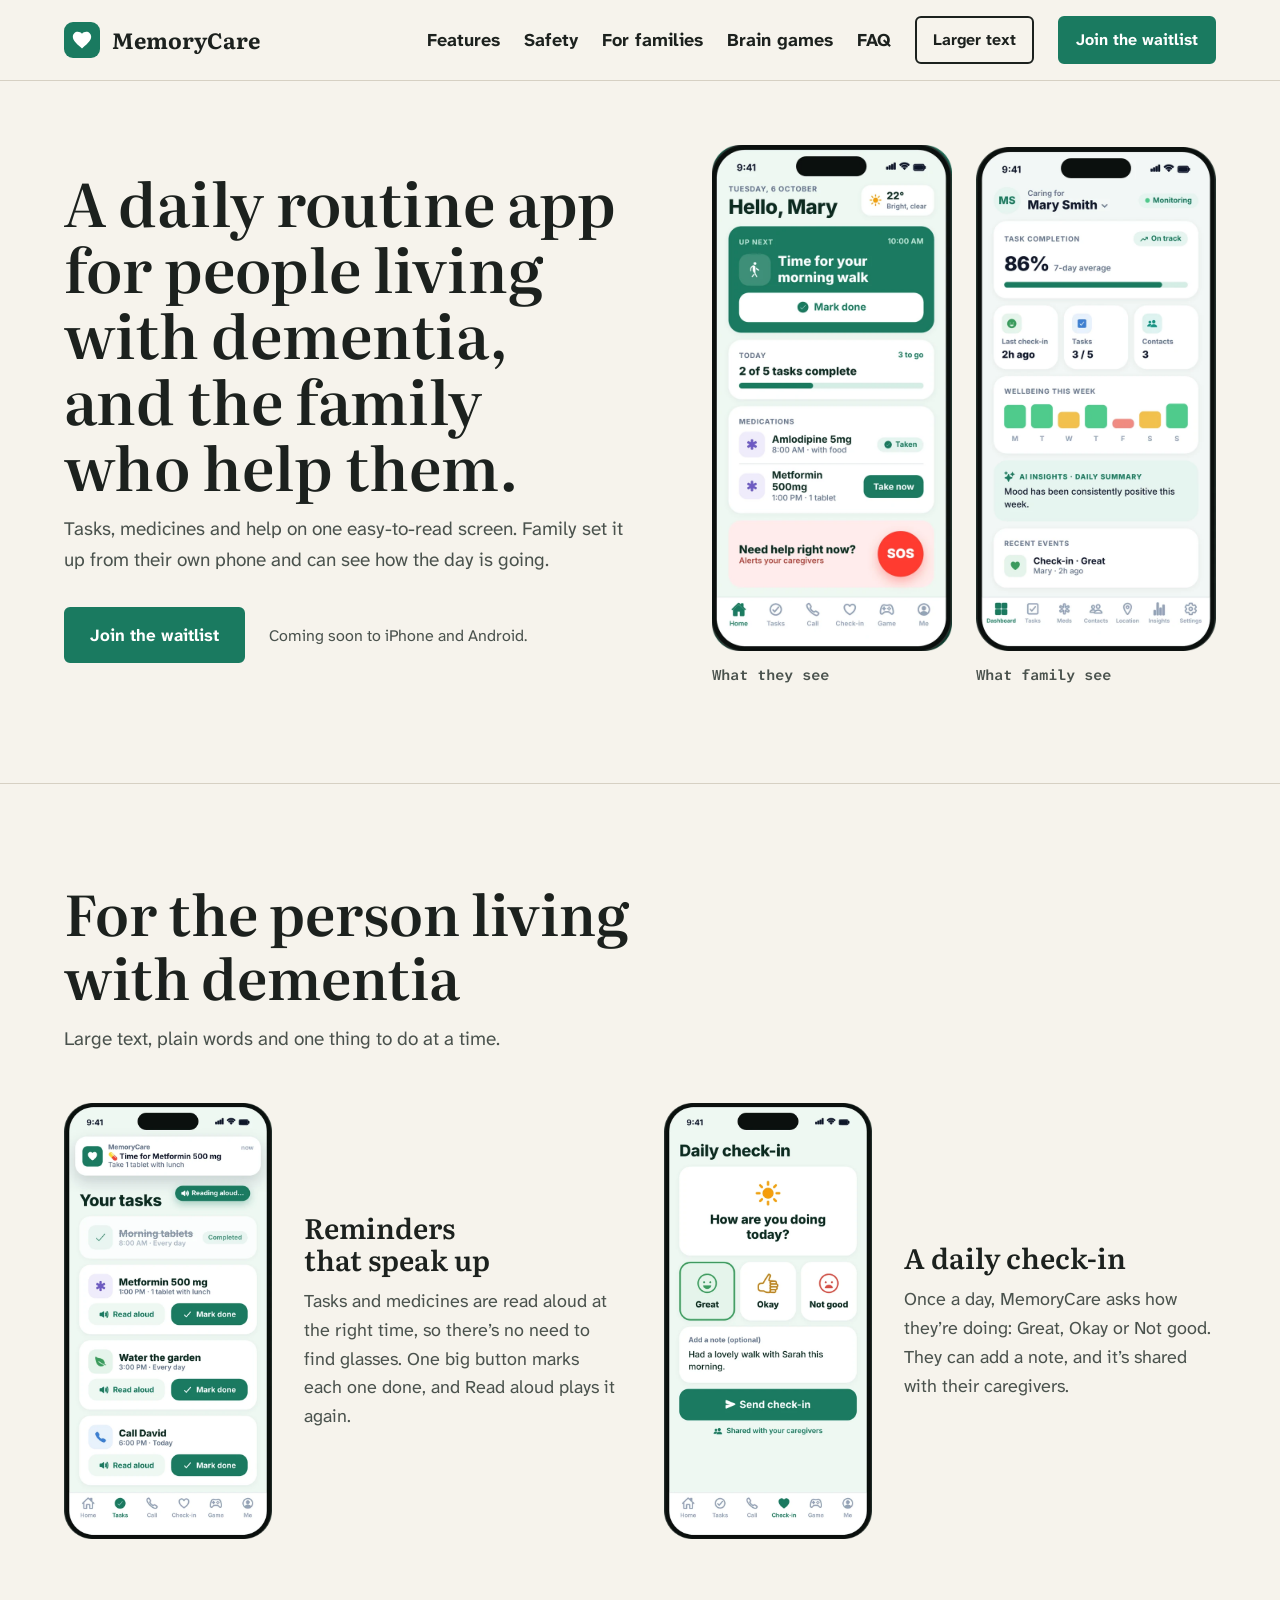
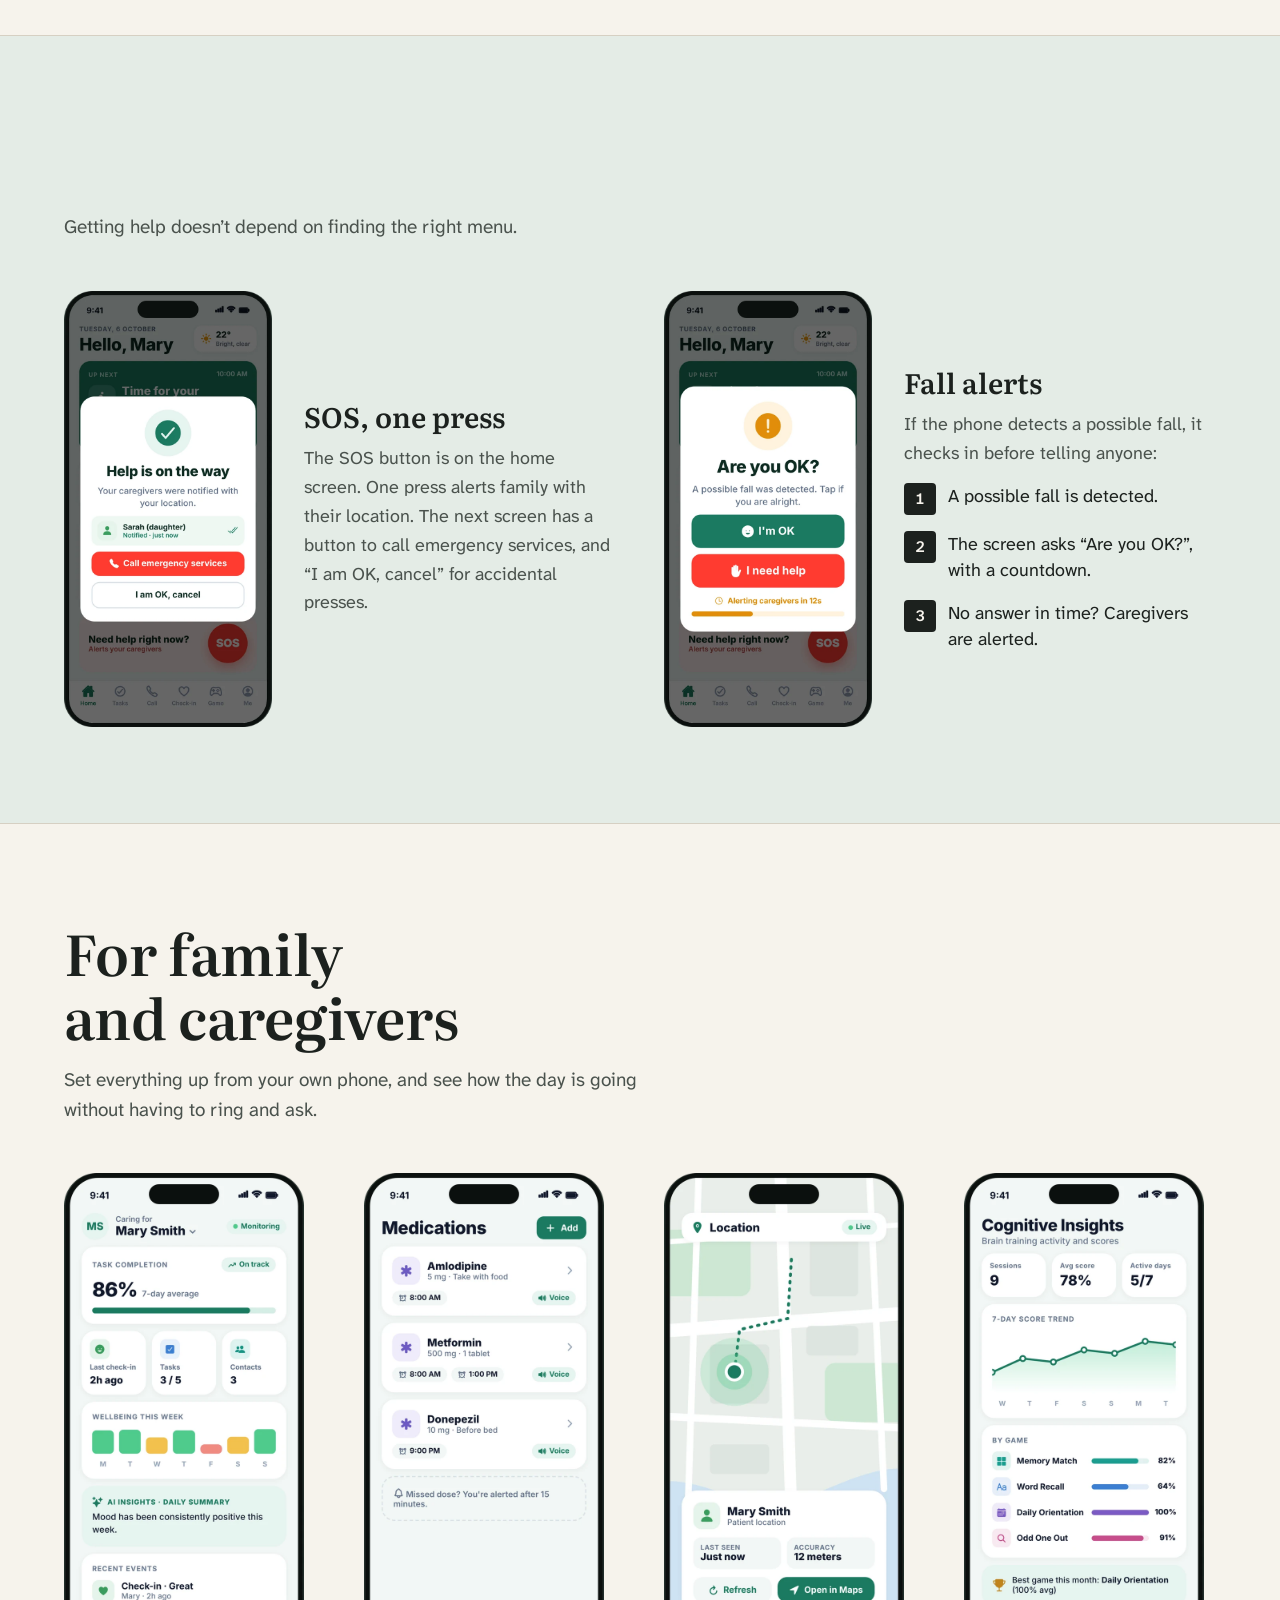
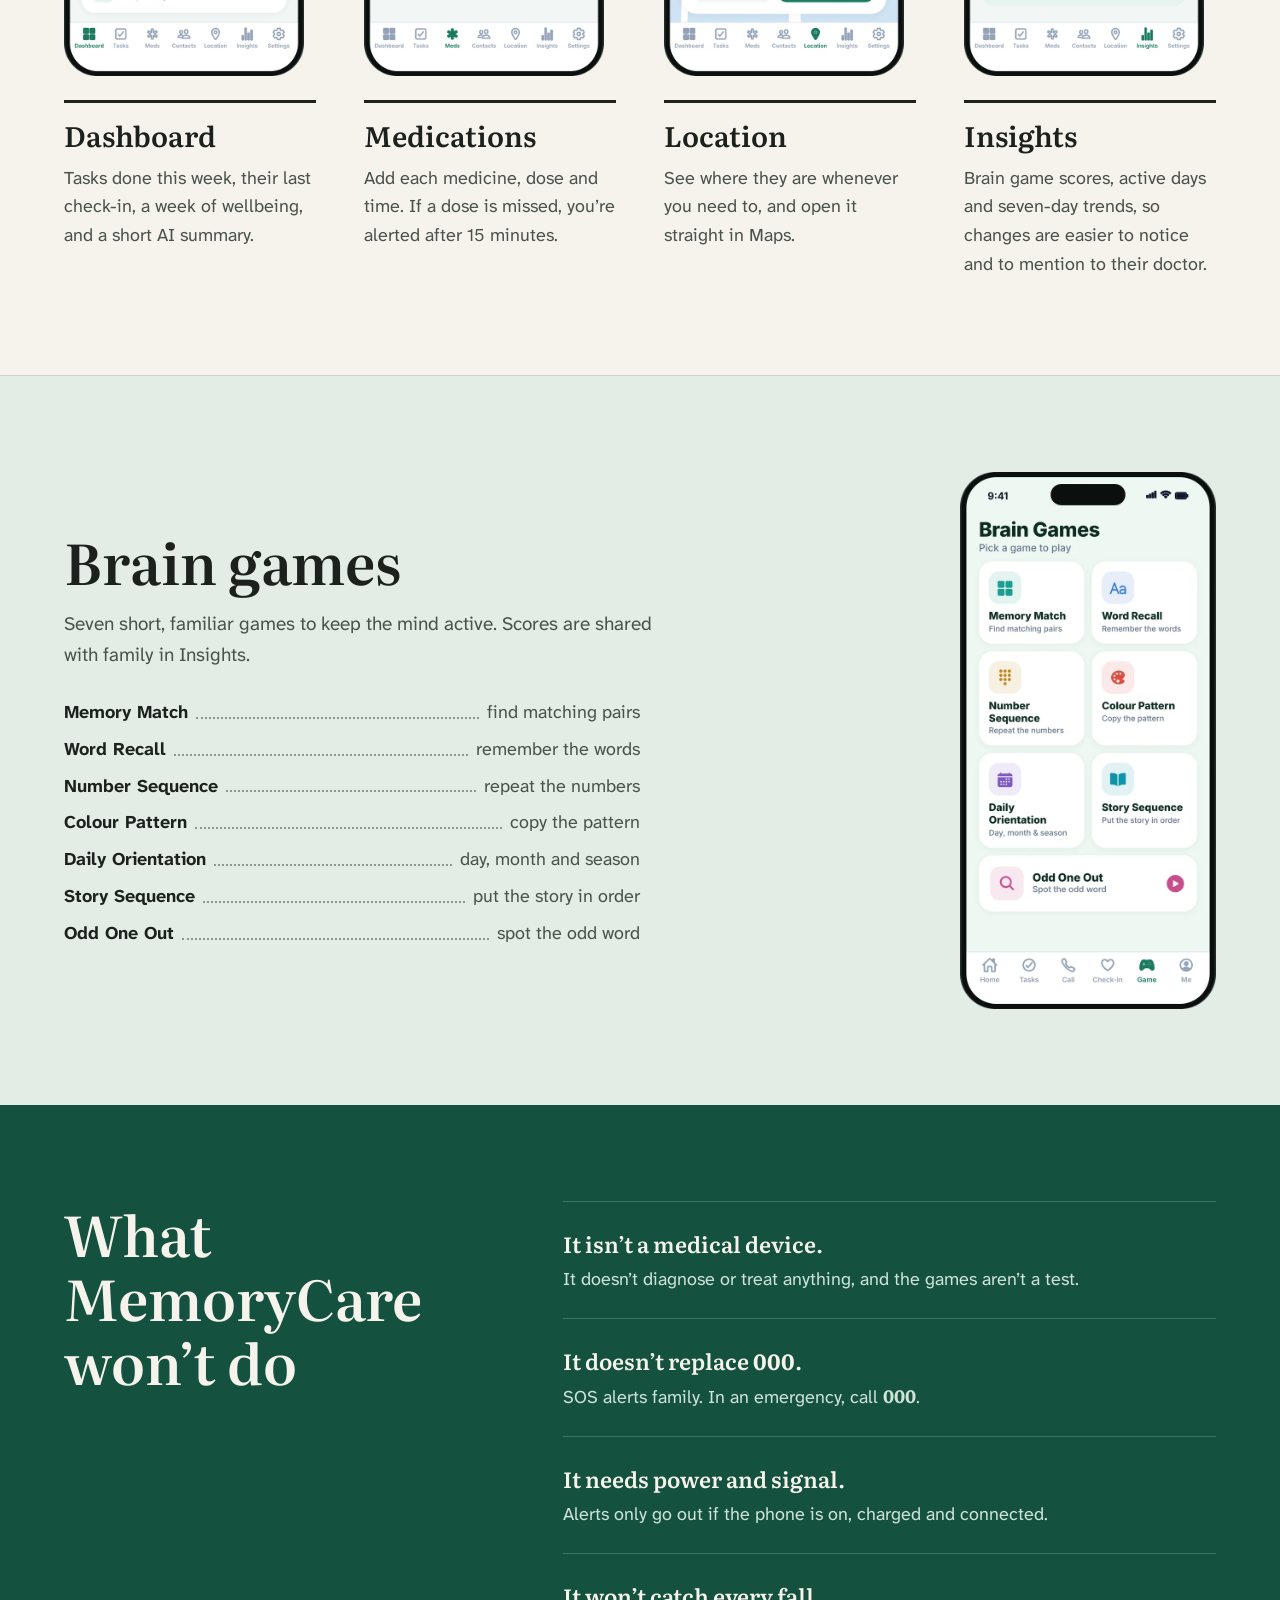
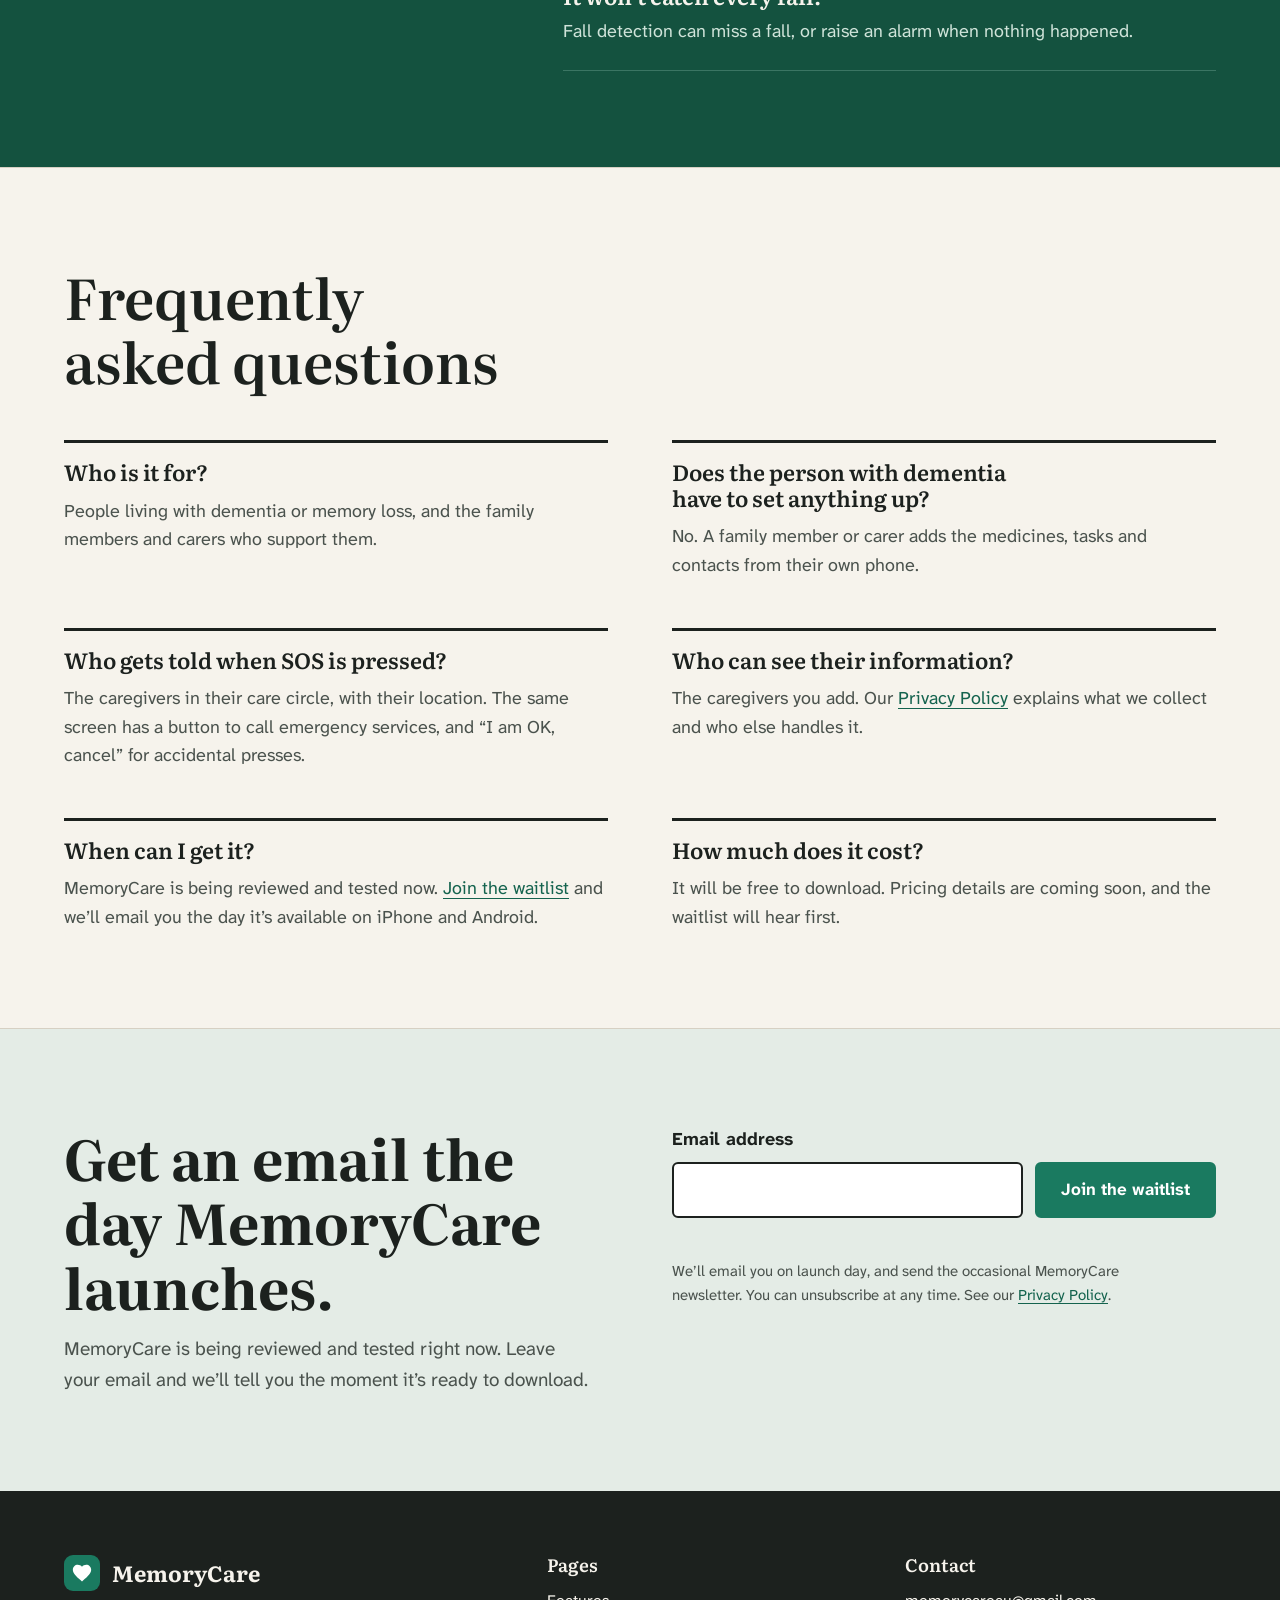
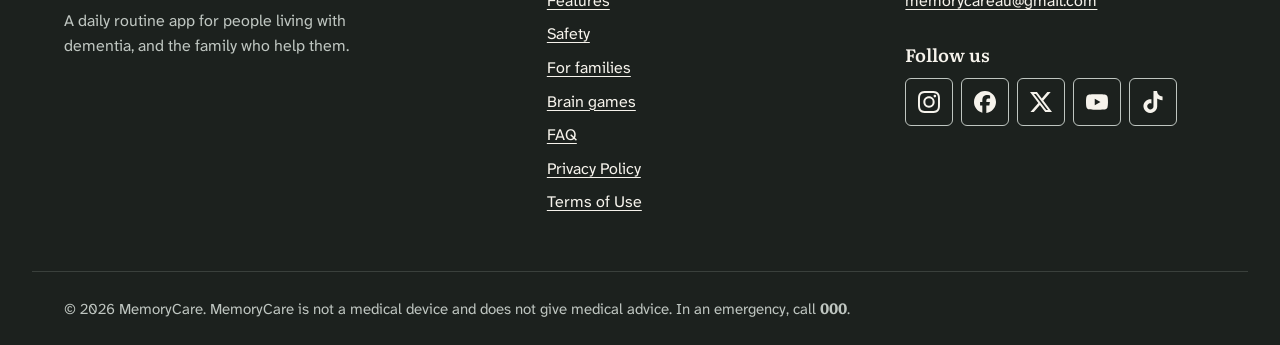
==== commit c736cc4a: "waitlist added" ====
--- a/index.html
+++ b/index.html
@@ -17,7 +17,7 @@
   <meta property="og:image" content="https://getmemorycare.app/assets/og-image.png">
   <meta property="og:image:width" content="1200">
   <meta property="og:image:height" content="630">
-  <meta property="og:image:alt" content="MemoryCare. The day, the next task, and help in one press. The app home screen with four numbered parts: the date, the next task, today's medicines and the SOS button.">
+  <meta property="og:image:alt" content="MemoryCare: Their day, made simple. Tasks, medicines and help on one calm, easy-to-read screen. The app home screen showing the next task and today's medications.">
   <meta name="twitter:card" content="summary_large_image">
   <meta name="twitter:title" content="MemoryCare | A daily routine app for people living with dementia">
   <meta name="twitter:description" content="MemoryCare shows people living with dementia the day, the next task and their medicines, reads reminders aloud and has an SOS button. Family set it up from their own phone.">
@@ -88,7 +88,7 @@
           <li><a href="index.html#questions">FAQ</a></li>
         </ul>
         <button class="text-size" type="button" aria-pressed="false">Larger text</button>
-        <a class="button" href="index.html#download">Download</a>
+        <a class="button" href="index.html#waitlist">Join the waitlist</a>
       </nav>
     </div>
   </header>
@@ -100,10 +100,9 @@
         <div class="opening-copy">
           <h1>A daily routine app for people living with dementia, and the family who help them.</h1>
           <p class="lede">Tasks, medicines and help on one easy-to-read screen. Family set it up from their own phone and can see how the day is going.</p>
-          <div class="store-badges">
-            <!-- TODO: link each badge to the app's store listing -->
-            <a href="#download"><img src="assets/badges/app-store.svg" width="150" height="50" alt="Download on the App Store"></a>
-            <a href="#download"><img src="assets/badges/google-play.png" width="168" height="50" alt="Get it on Google Play"></a>
+          <div class="opening-cta">
+            <a class="button button-large" href="#waitlist">Join the waitlist</a>
+            <p>Coming soon to iPhone and Android.</p>
           </div>
         </div>
 
@@ -278,29 +277,36 @@
             <p>The caregivers you add. Our <a href="privacy.html">Privacy Policy</a> explains what we collect and who else handles it.</p>
           </div>
           <div class="qa">
-            <h3>What phones does it work on?</h3>
-            <p>iPhone and Android.</p>
+            <h3>When can I get it?</h3>
+            <p>MemoryCare is being reviewed and tested now. <a href="#waitlist">Join the waitlist</a> and we’ll email you the day it’s available on iPhone and Android.</p>
           </div>
           <div class="qa">
             <h3>How much does it cost?</h3>
-            <p>It’s free to download. Pricing details are coming soon.</p>
-          </div>
-        </div>
-      </div>
-    </section>
-
-    <!-- Download -->
-    <section class="download" id="download" aria-labelledby="download-title">
-      <div class="container download-grid">
-        <h2 id="download-title">Free on iPhone and Android.</h2>
+            <p>It will be free to download. Pricing details are coming soon, and the waitlist will hear first.</p>
+          </div>
+        </div>
+      </div>
+    </section>
+
+    <!-- Waitlist: signups go to Kit (kit.com), which stores the list and sends the emails -->
+    <section class="waitlist" id="waitlist" aria-labelledby="waitlist-title">
+      <div class="container waitlist-grid">
         <div>
-          <div class="store-badges">
-            <!-- TODO: link each badge to the app's store listing -->
-            <a href="#download"><img src="assets/badges/app-store.svg" width="150" height="50" alt="Download on the App Store"></a>
-            <a href="#download"><img src="assets/badges/google-play.png" width="168" height="50" alt="Get it on Google Play"></a>
-          </div>
-          <p>Questions before you start? Email <a href="mailto:memorycareau@gmail.com">memorycareau@gmail.com</a> and we’ll get back to you.</p>
-        </div>
+          <h2 id="waitlist-title">Get an email the day MemoryCare launches.</h2>
+          <p>MemoryCare is being reviewed and tested right now. Leave your email and we’ll tell you the moment it’s ready to download.</p>
+        </div>
+
+        <!-- TODO: replace KIT_FORM_ID with the number from your Kit form's embed code
+             (Kit > Grow > Landing Pages & Forms > your form > Publish > HTML). -->
+        <form class="waitlist-form" action="https://app.kit.com/forms/10065927/subscriptions" method="post" novalidate>
+          <label for="waitlist-email">Email address</label>
+          <div class="waitlist-row">
+            <input id="waitlist-email" name="email_address" type="email" autocomplete="email" inputmode="email" required aria-describedby="waitlist-note waitlist-status">
+            <button class="button button-large" type="submit">Join the waitlist</button>
+          </div>
+          <p class="waitlist-status" id="waitlist-status" role="status" aria-live="polite"></p>
+          <p class="waitlist-note" id="waitlist-note">We’ll email you on launch day, and send the occasional MemoryCare newsletter. You can unsubscribe at any time. See our <a href="privacy.html#waitlist-info">Privacy Policy</a>.</p>
+        </form>
       </div>
     </section>
   </main>
--- a/styles.css
+++ b/styles.css
@@ -44,6 +44,8 @@
   --button: #1a7a60;
   --on-button: #ffffff;
   --focus: #b35c00;
+  --input: #ffffff;
+  --error: #b3261e;
 
   /* Type */
   --serif: "Literata", Georgia, "Times New Roman", serif;
@@ -79,6 +81,8 @@
     --button: #7fd1b4;
     --on-button: #121614;
     --focus: #ffb454;
+    --input: #0c100e;
+    --error: #ff8a7a;
   }
 }
 
@@ -270,15 +274,15 @@
   font-size: 1.1875rem;
 }
 
-.store-badges {
+.opening-cta {
   display: flex;
   flex-wrap: wrap;
   align-items: center;
-  gap: var(--s-4);
+  gap: var(--s-4) var(--s-5);
   margin-top: var(--s-6);
 }
-.store-badges img { height: 50px; width: auto; }
-.store-badges a { display: block; }
+.opening-cta p { max-width: 30ch; margin: 0; color: var(--muted); font-size: 1rem; line-height: 1.45; }
+.button-large { min-height: 56px; padding: 0 var(--s-5); font-size: 1.0625rem; }
 
 /* Both sides of the app, side by side */
 .opening-phones {
@@ -331,7 +335,7 @@
 /* Screenshot with its caption beside it (wide) or below it (four-up) */
 .screens { display: grid; gap: var(--s-8) var(--s-7); }
 .screen img { width: min(15rem, 66vw); }
-@media (max-width: 47.99rem) { .screen img { margin-bottom: var(--s-5); } }
+@media (max-width: 47.99rem) { .screen img { margin-inline: auto; margin-bottom: var(--s-5); } }
 .screen h3 { font-size: clamp(1.5rem, 2.4vw, 1.75rem); margin-bottom: var(--s-3); }
 .screen p { color: var(--muted); }
 
@@ -350,6 +354,7 @@
   .screens-four { grid-template-columns: repeat(4, minmax(0, 1fr)); }
 }
 .screens-four .screen img { width: min(15rem, 66vw); margin-bottom: var(--s-5); }
+@media (max-width: 47.99rem) { .screens-four .screen img { margin-inline: auto; } }
 .screens-four .screen figcaption { padding-top: var(--s-4); border-top: 3px solid var(--ink); }
 
 /* Numbered steps reuse the key style */
@@ -360,6 +365,7 @@
 @media (min-width: 60rem) { .games { grid-template-columns: minmax(0, 1fr) 16rem; gap: var(--s-9); } }
 .games .section-head { margin-bottom: var(--s-5); }
 .games-media img { width: min(16rem, 70vw); }
+@media (max-width: 59.99rem) { .games-media img { margin-inline: auto; } }
 
 /* Games list with dotted leaders, like a printed index */
 .games-list { max-width: 36rem; }
@@ -417,16 +423,42 @@
 .qa p { color: var(--muted); }
 
 /* ---------- Download ---------- */
-.download {
+.waitlist {
   padding-block: var(--s-9);
   border-top: 1px solid var(--rule);
   background: var(--band);
 }
-.download-grid { display: grid; gap: var(--s-6); align-items: center; }
-@media (min-width: 60rem) { .download-grid { grid-template-columns: minmax(0, 1fr) minmax(0, 1fr); gap: var(--s-8); } }
-.download h2 { font-size: clamp(2.25rem, 5vw, 3.75rem); font-weight: 700; }
-.download .store-badges { margin-top: 0; margin-bottom: var(--s-5); }
-.download p { color: var(--muted); max-width: 44ch; }
+.waitlist-grid { display: grid; gap: var(--s-6); align-items: start; }
+@media (min-width: 60rem) { .waitlist-grid { grid-template-columns: minmax(0, 1fr) minmax(0, 1fr); gap: var(--s-8); } }
+.waitlist h2 { font-size: clamp(2.25rem, 5vw, 3.5rem); font-weight: 700; margin-bottom: var(--s-4); }
+.waitlist-grid > div > p { color: var(--muted); max-width: 44ch; font-size: 1.1875rem; }
+
+.waitlist-form label { display: block; margin-bottom: var(--s-2); font-weight: 700; }
+.waitlist-row { display: flex; flex-wrap: wrap; gap: var(--s-3); }
+.waitlist-row input {
+  flex: 1 1 16rem;
+  min-width: 0;
+  min-height: 56px;
+  padding: 0 var(--s-4);
+  border: 2px solid var(--ink);
+  border-radius: var(--radius);
+  background: var(--input);
+  color: var(--ink);
+  font: 400 1.125rem/1 var(--sans);
+}
+.waitlist-row input[aria-invalid="true"] { border-color: var(--error); }
+.waitlist-row .button { flex: 0 0 auto; }
+@media (max-width: 30rem) { .waitlist-row .button { flex: 1 1 100%; } }
+.waitlist-form button[disabled] { cursor: progress; }
+
+.waitlist-status { min-height: 1.6em; margin: var(--s-3) 0 0; font-weight: 700; }
+.waitlist-status.is-error { color: var(--error); }
+.waitlist-status.is-success { color: var(--link); }
+.waitlist-note { color: var(--muted); font-size: 0.9375rem; max-width: 52ch; }
+
+/* After a successful signup the form is replaced by the confirmation */
+.waitlist-form.is-done .waitlist-row,
+.waitlist-form.is-done label { display: none; }
 
 /* ---------- Colophon (footer) ---------- */
 .colophon {
@@ -645,3 +677,7 @@
 @media print {
   .motion *, .motion *::before { transform: none !important; opacity: 1 !important; }
 }
+
+/* The confirmation is focused so screen readers announce it; it isn't
+   interactive, so it doesn't need a focus ring */
+.waitlist-status:focus { outline: none; }
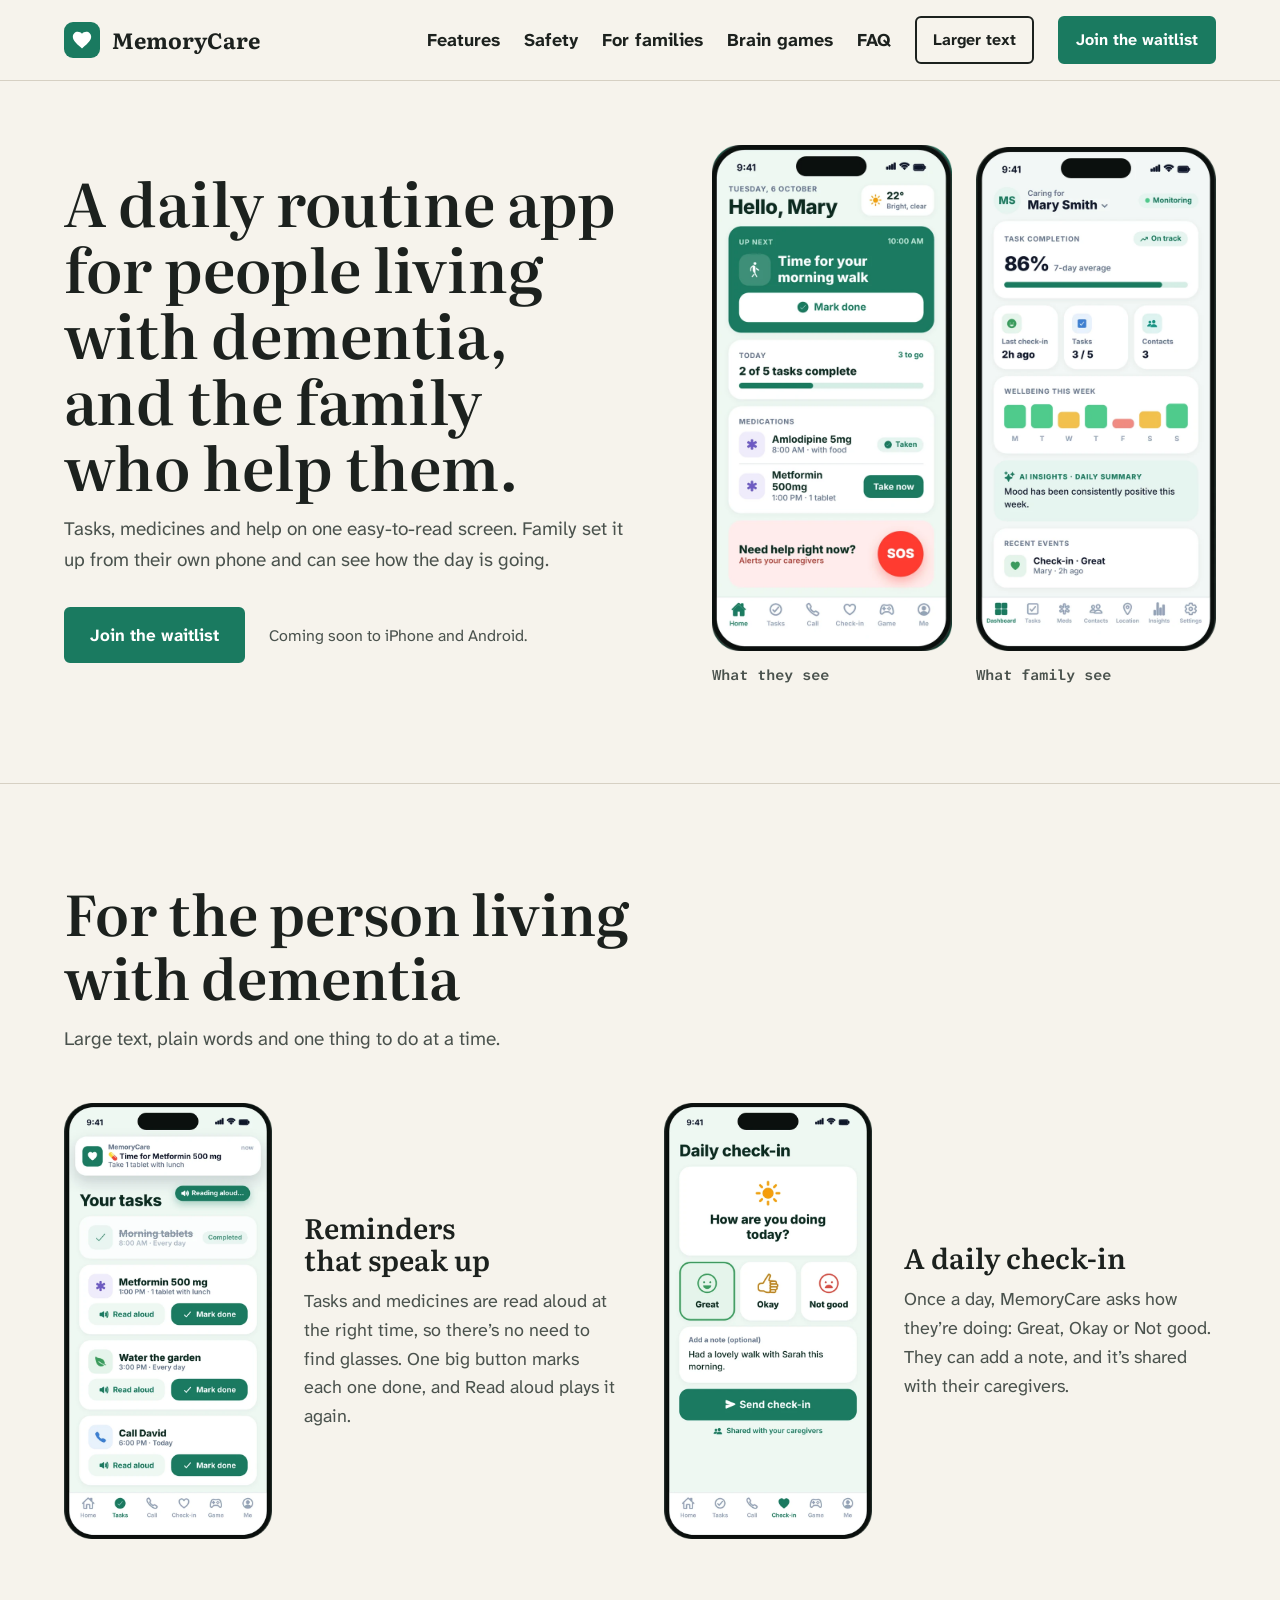
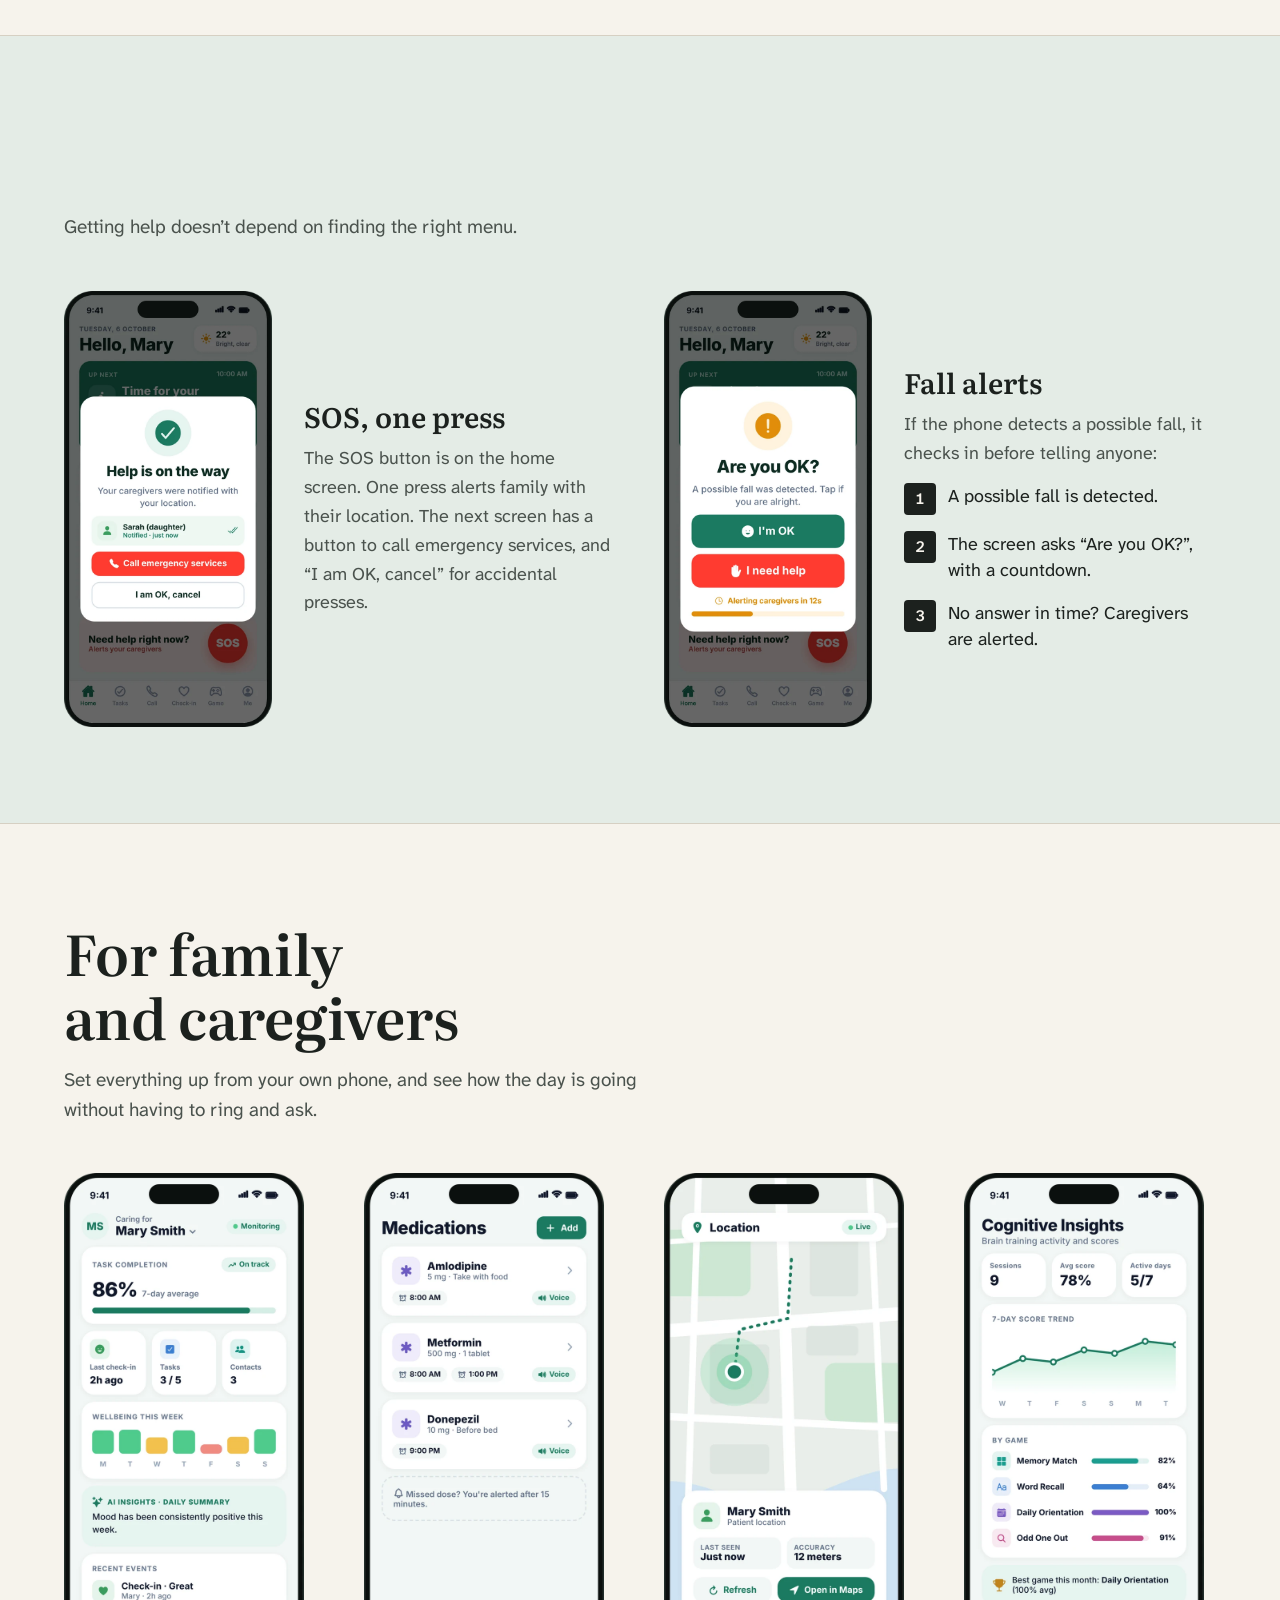
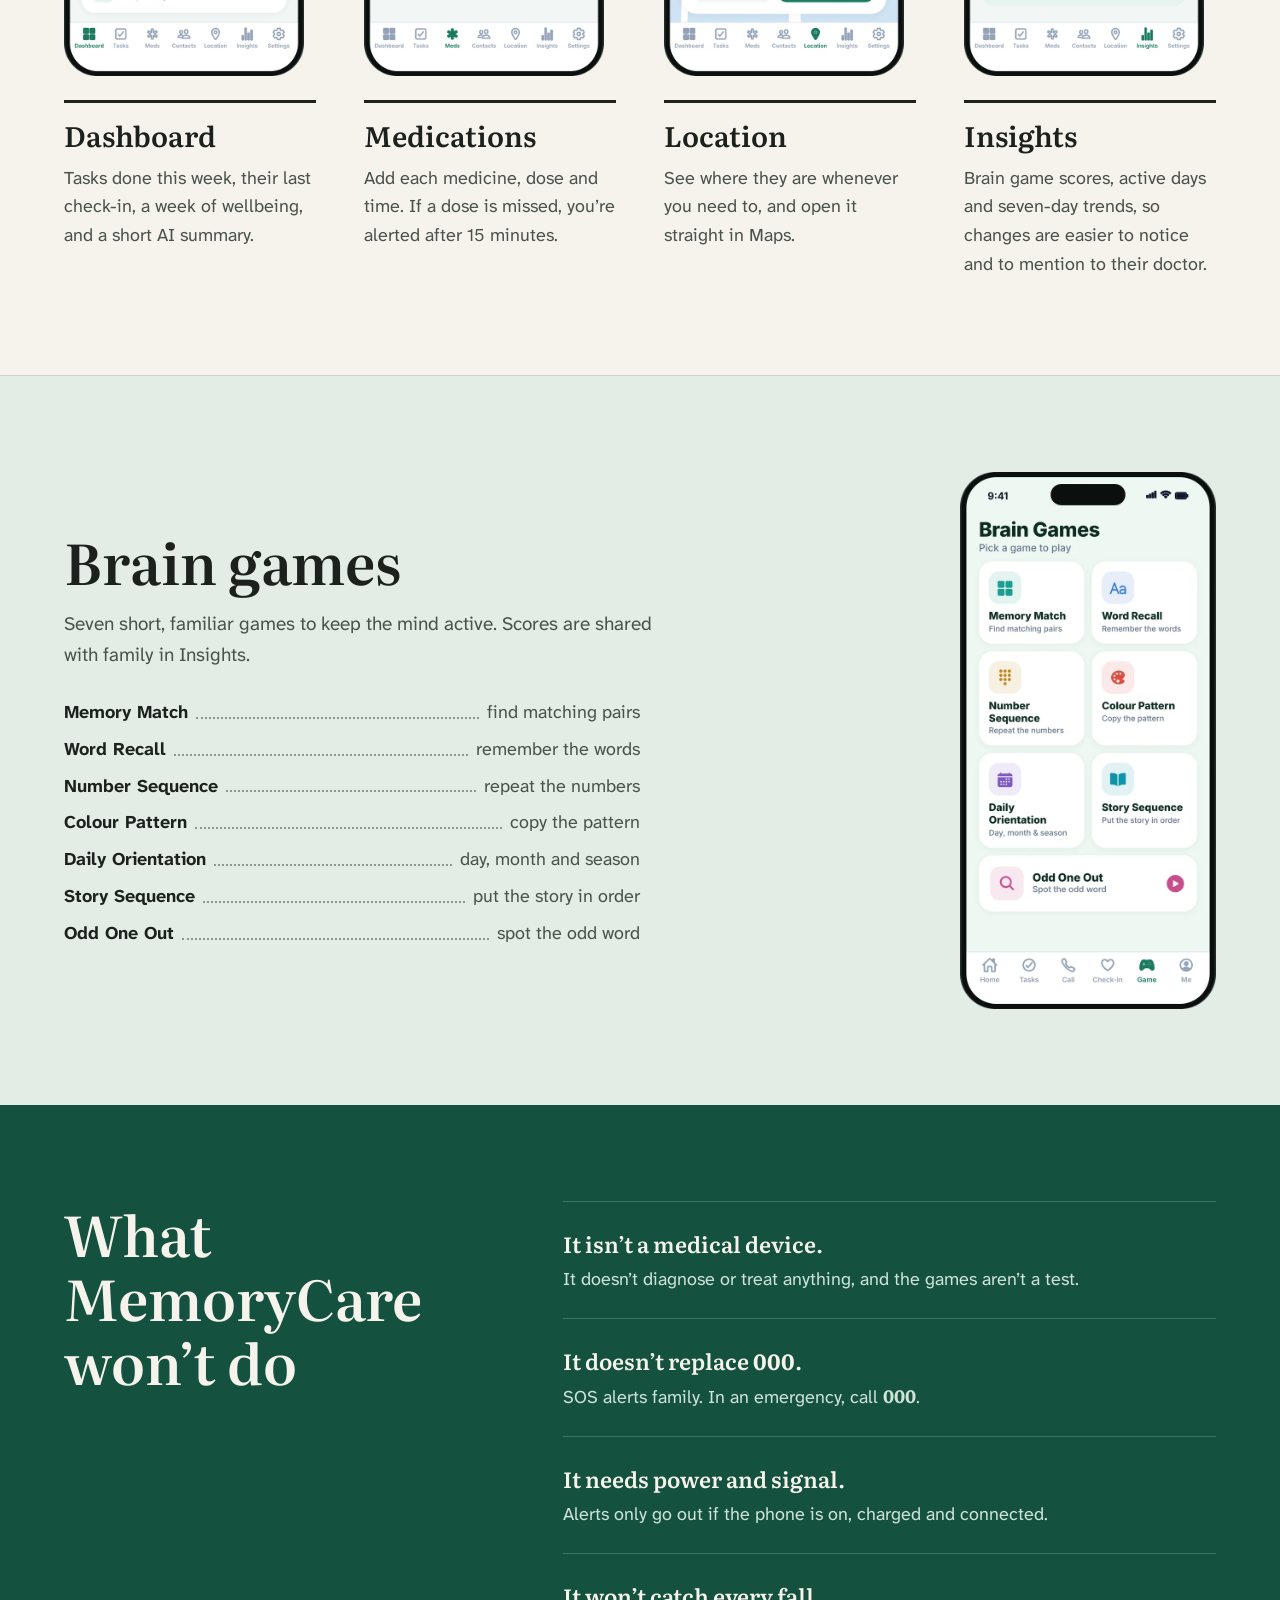
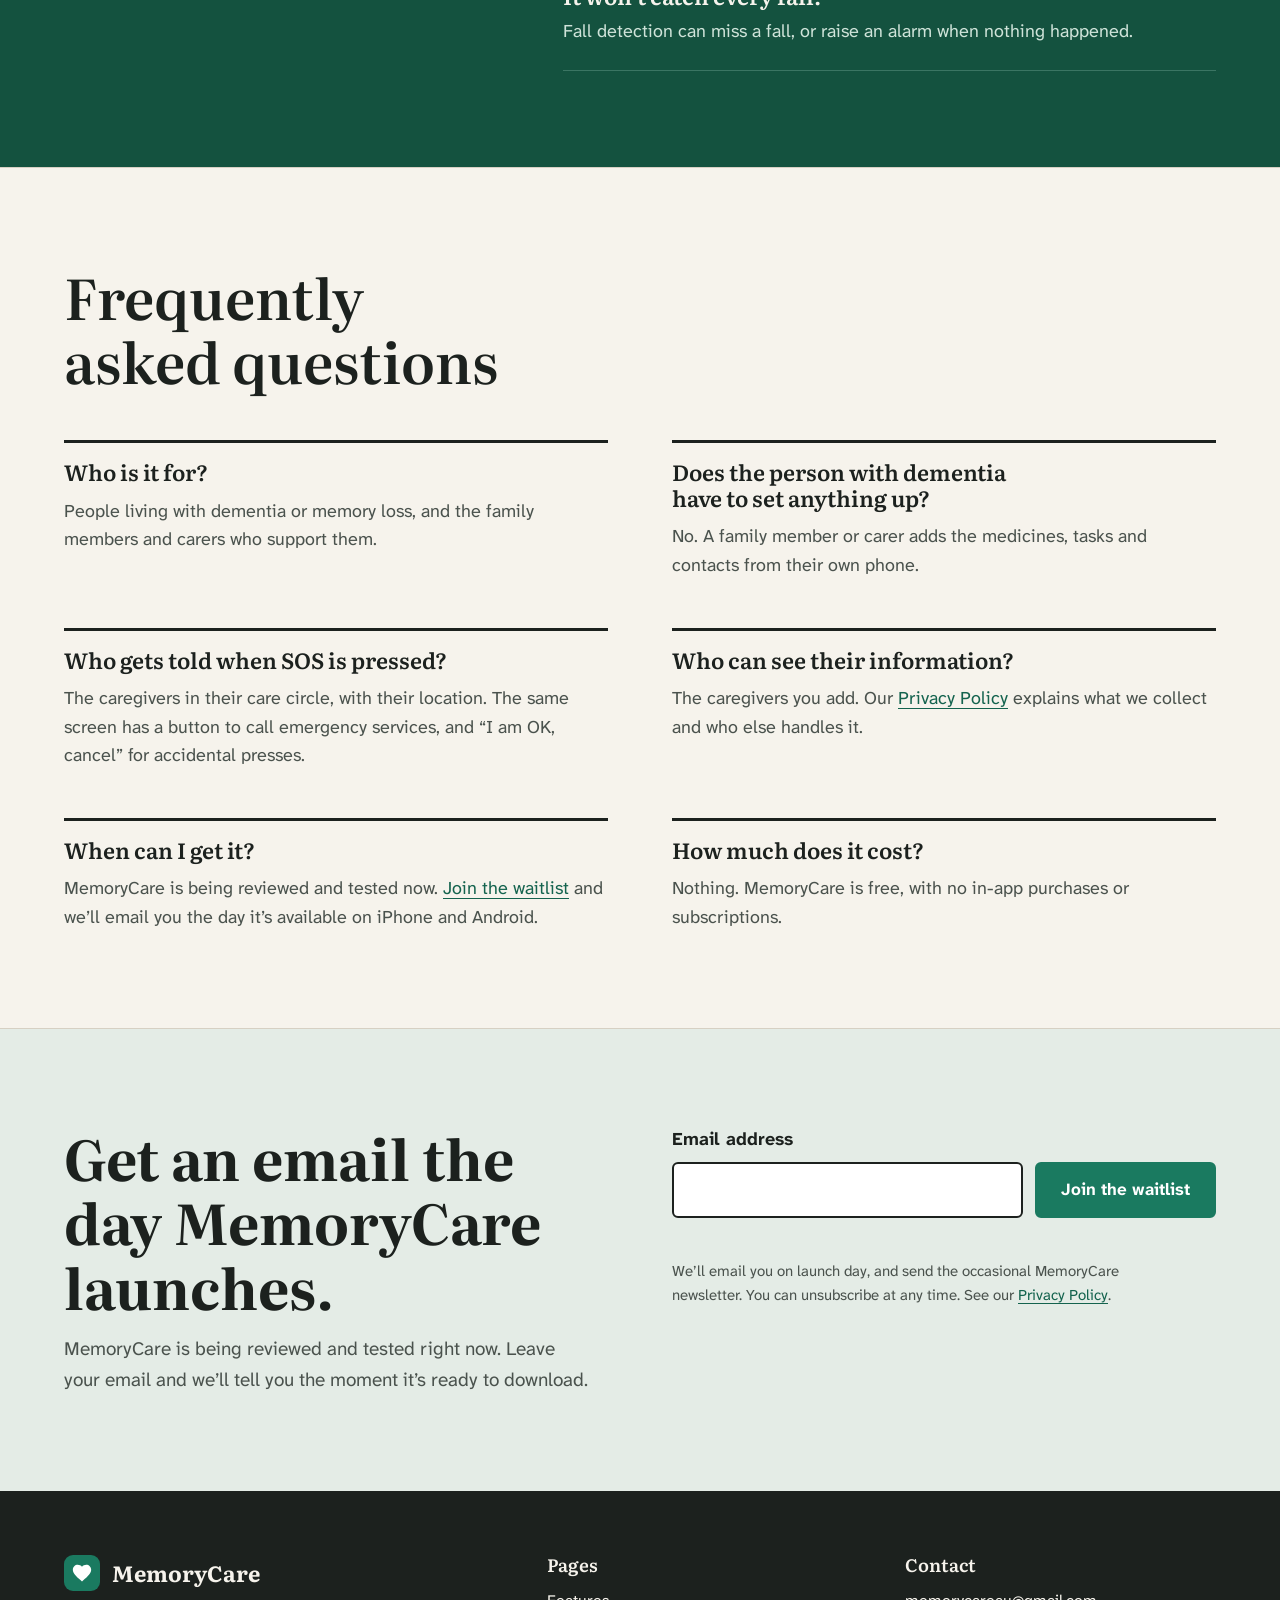
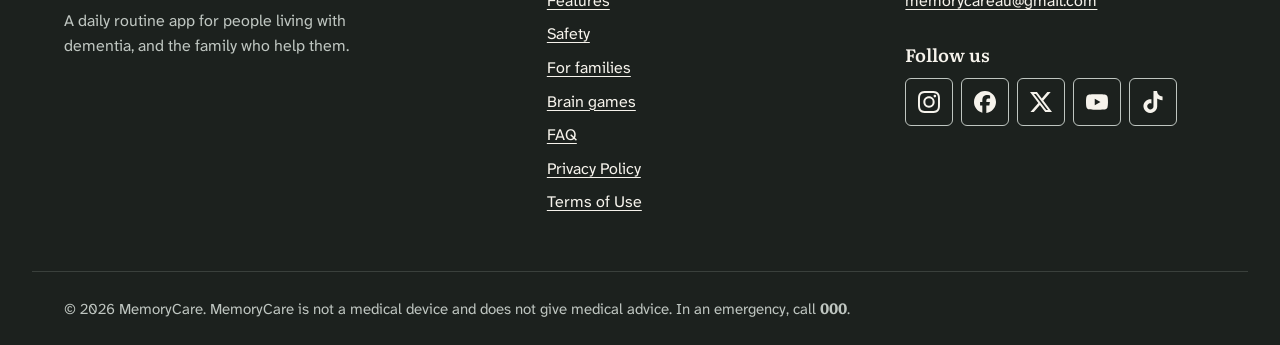
==== commit c3c67016: "Website final update" ====
--- a/index.html
+++ b/index.html
@@ -282,7 +282,7 @@
           </div>
           <div class="qa">
             <h3>How much does it cost?</h3>
-            <p>It will be free to download. Pricing details are coming soon, and the waitlist will hear first.</p>
+            <p>Nothing. MemoryCare is free, with no in-app purchases or subscriptions.</p>
           </div>
         </div>
       </div>
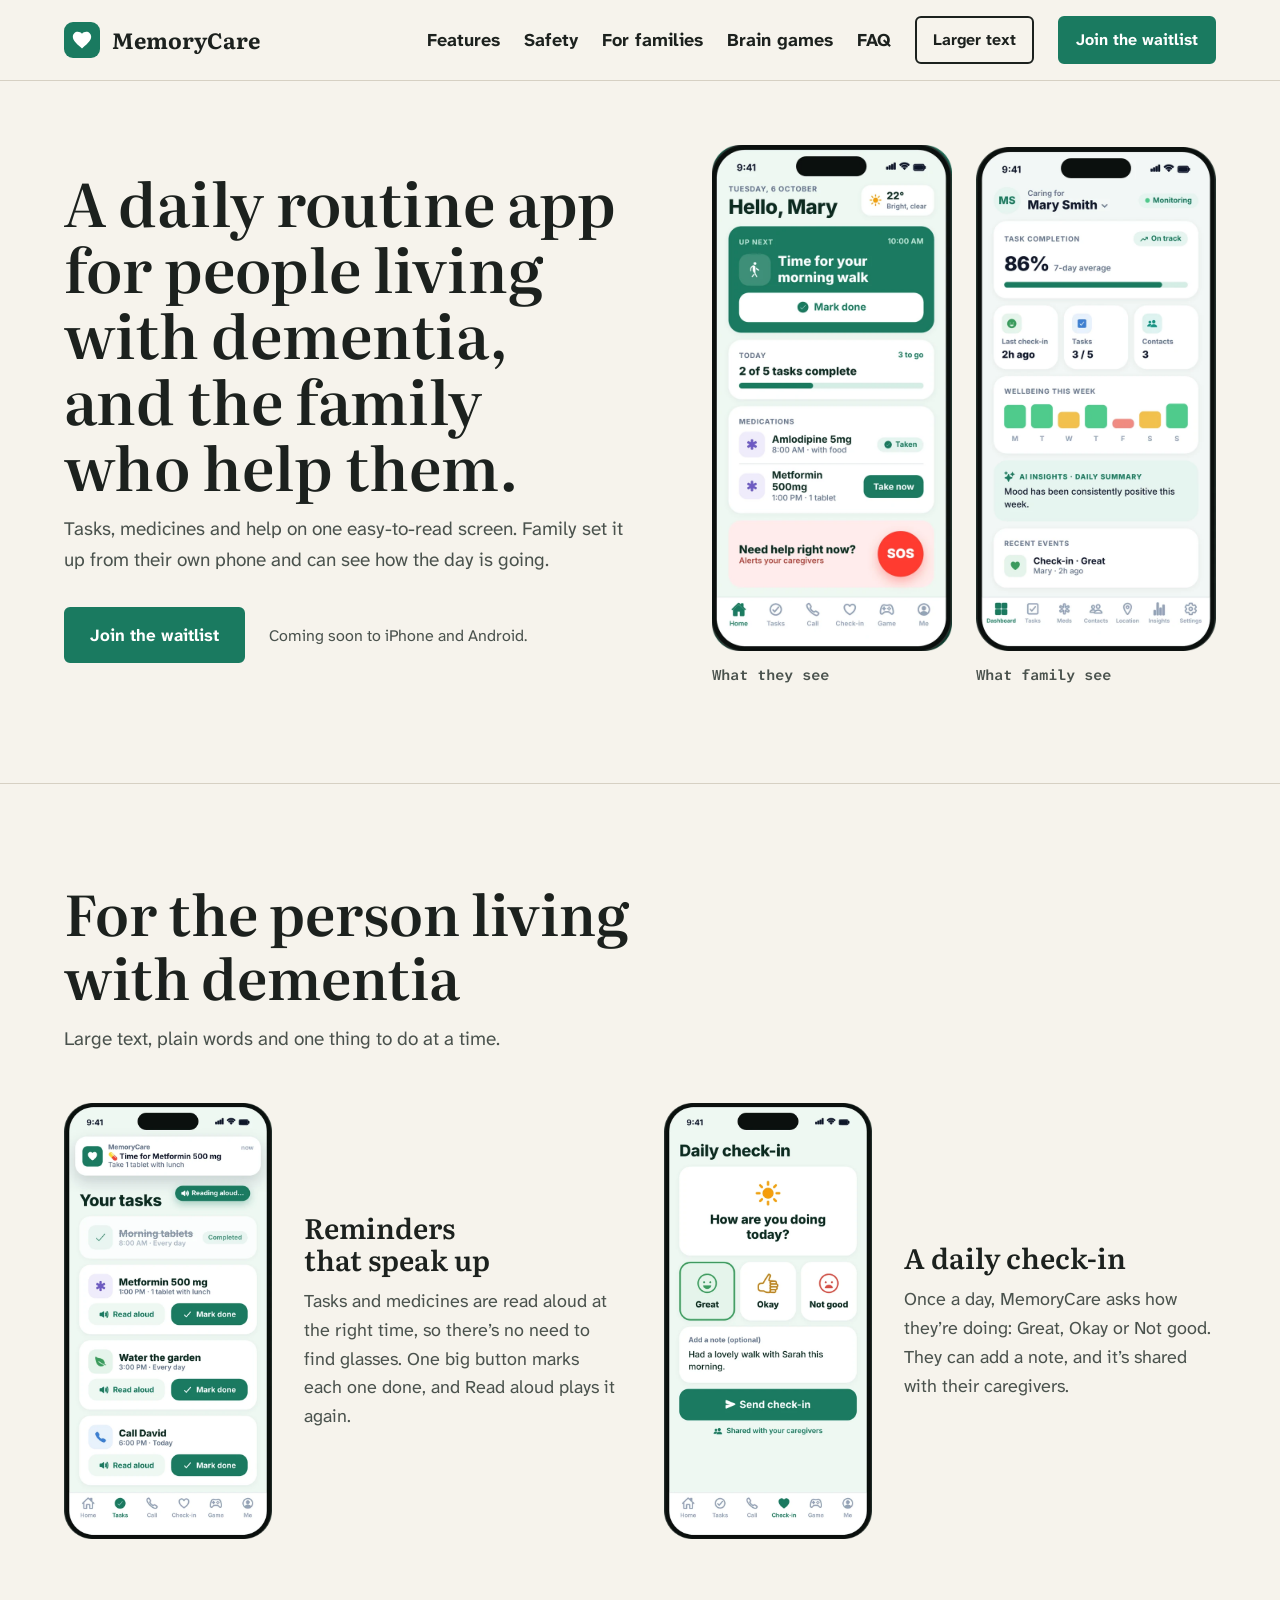
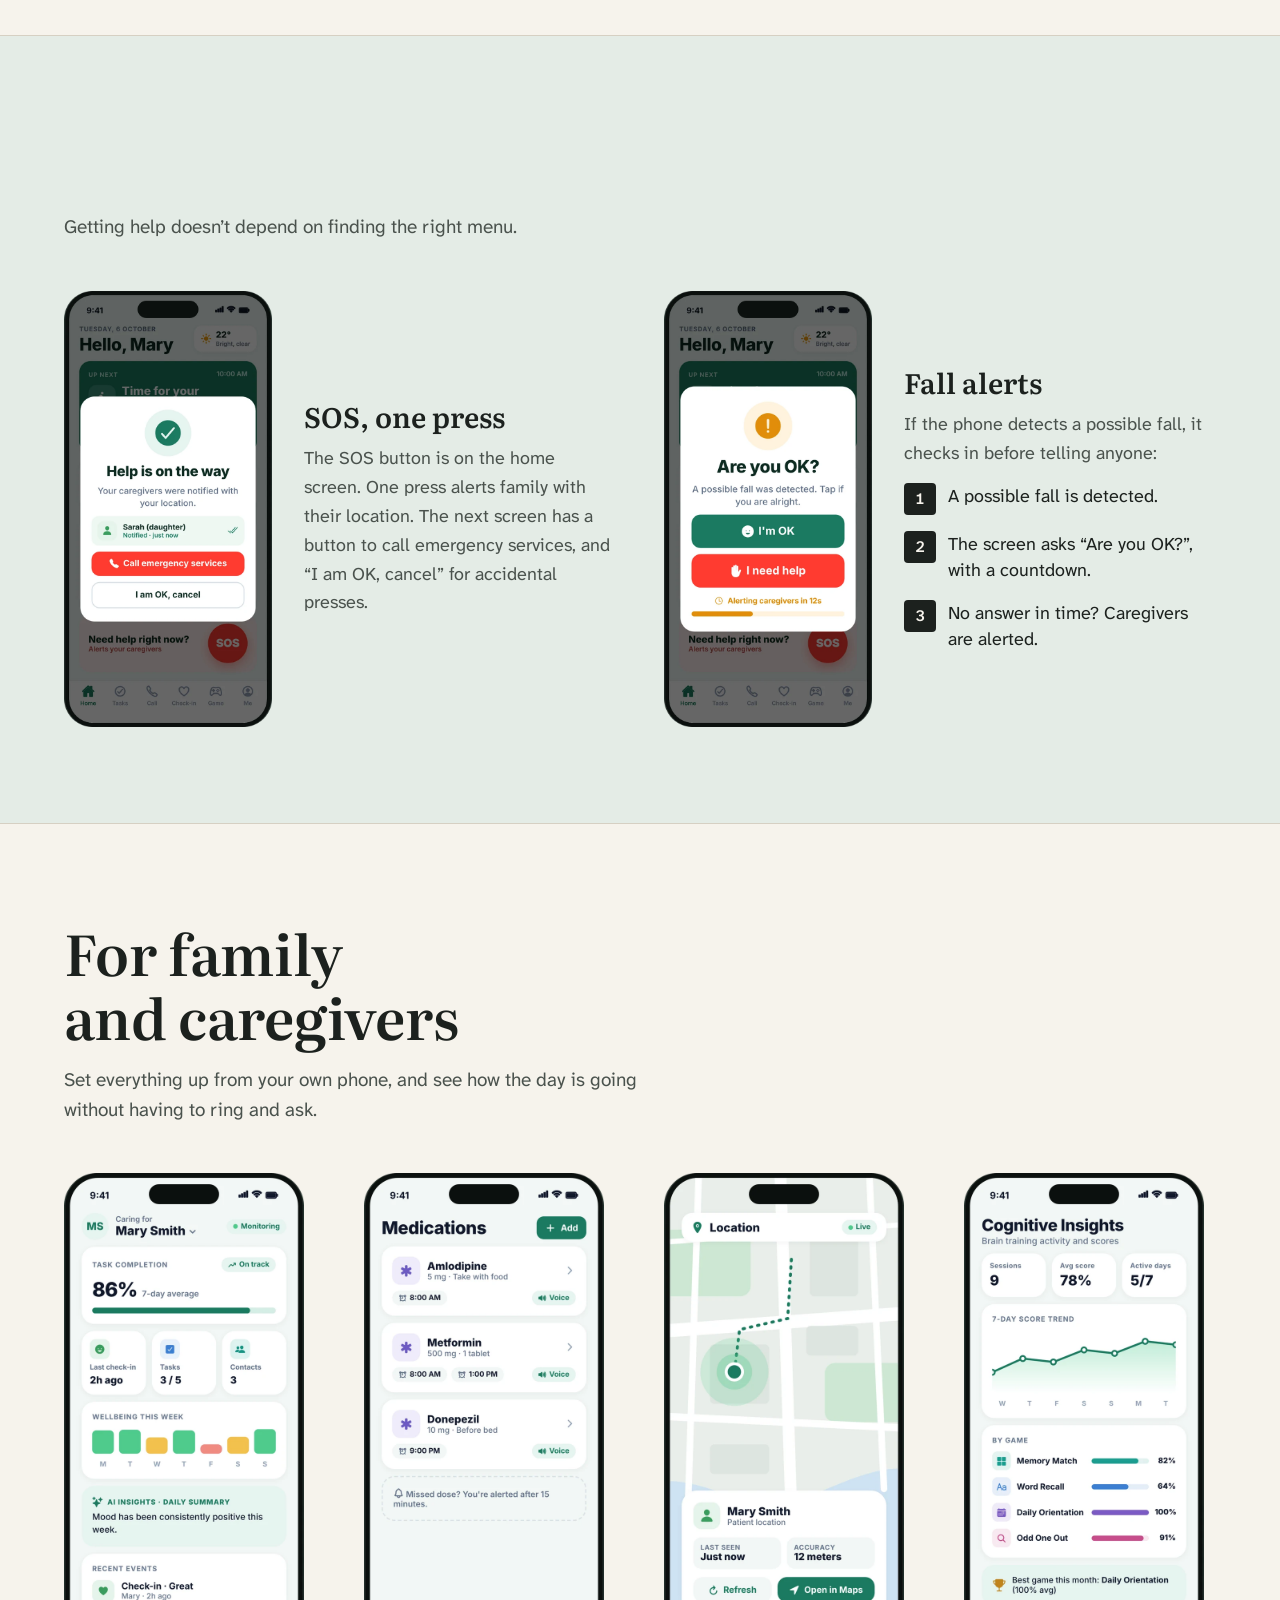
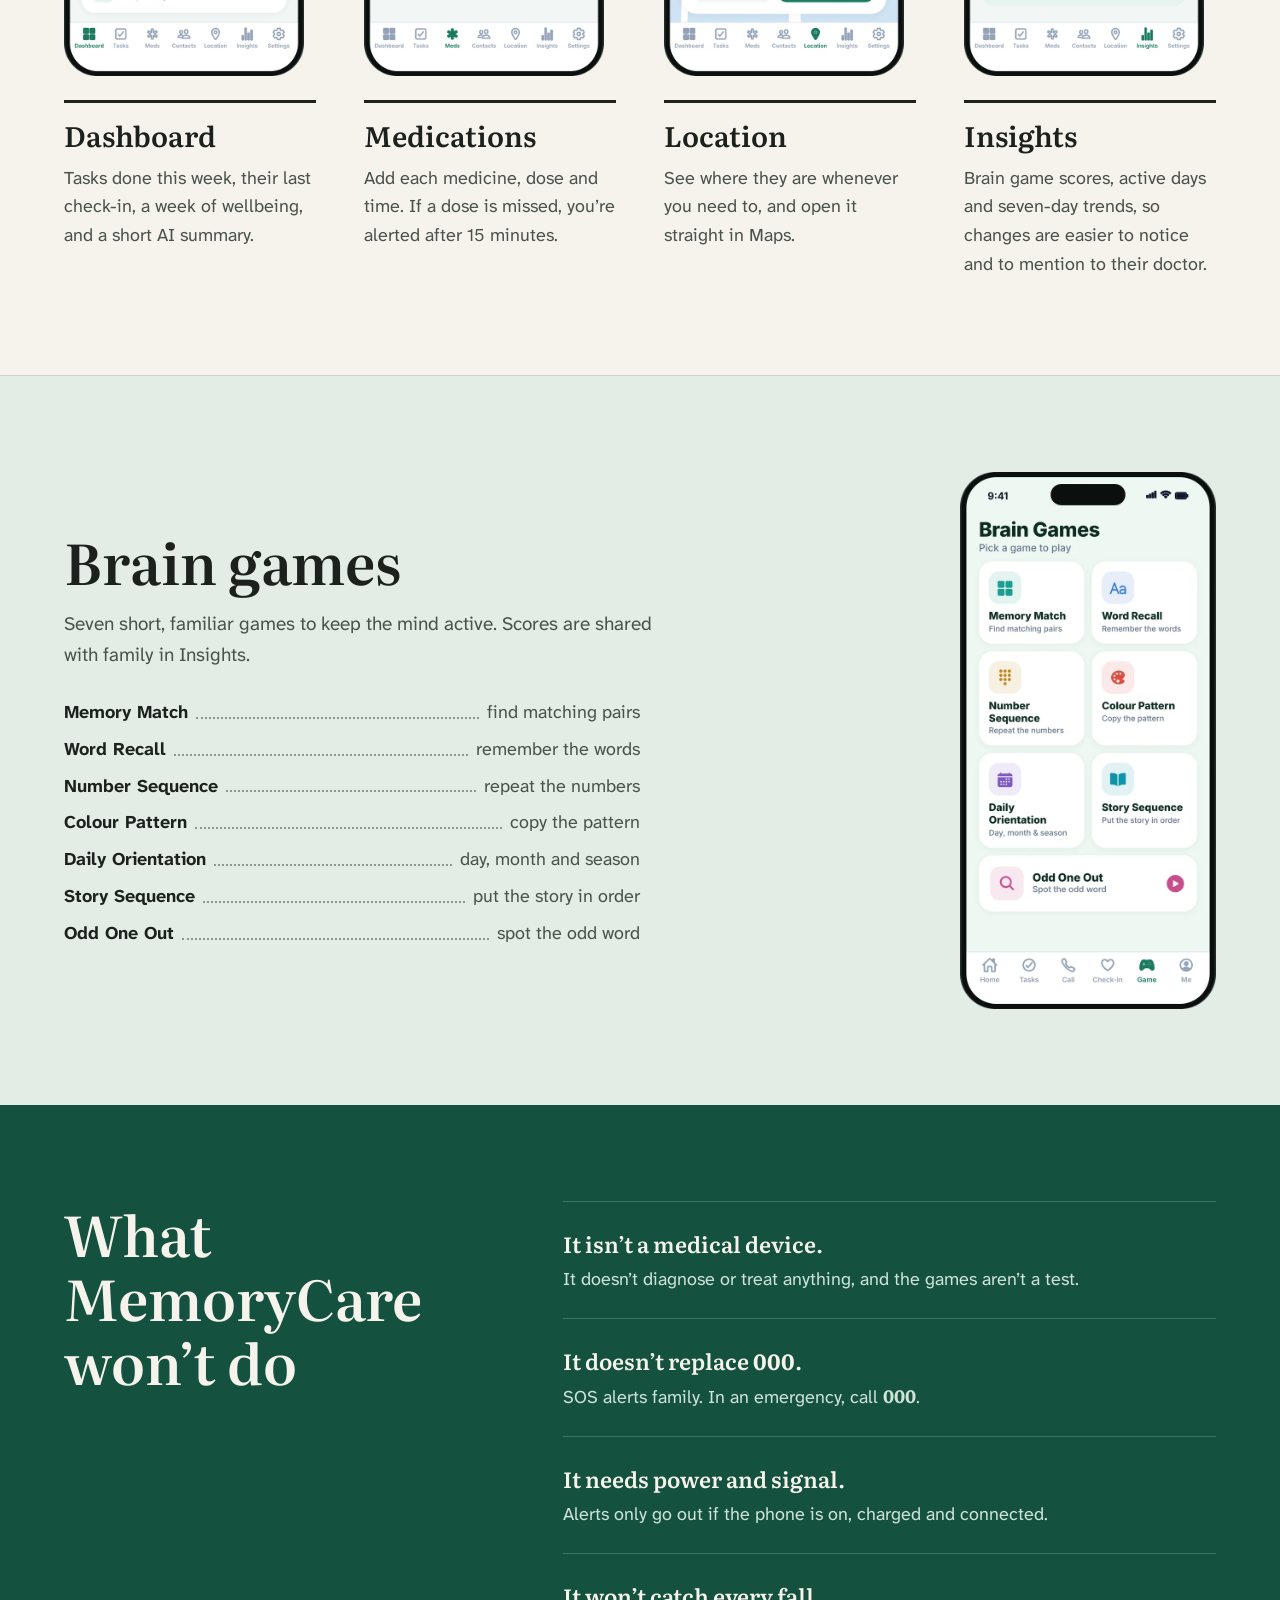
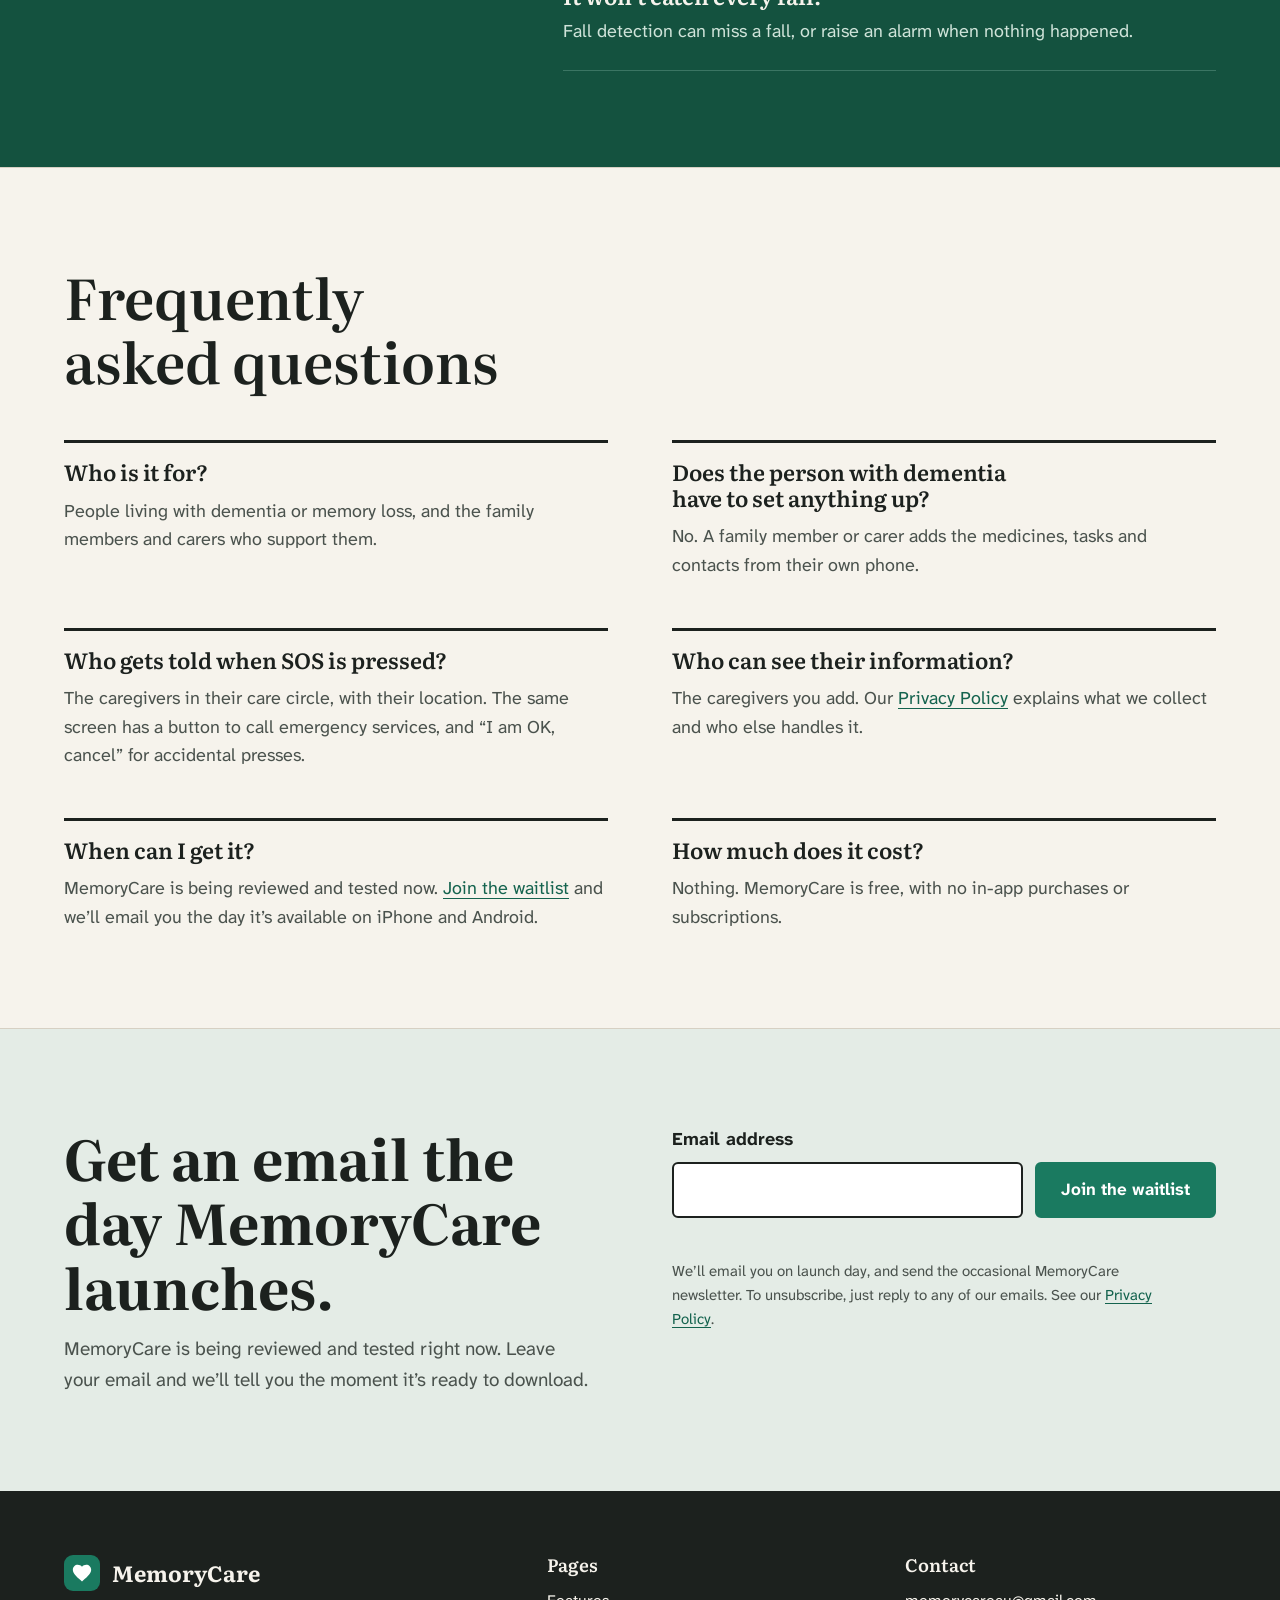
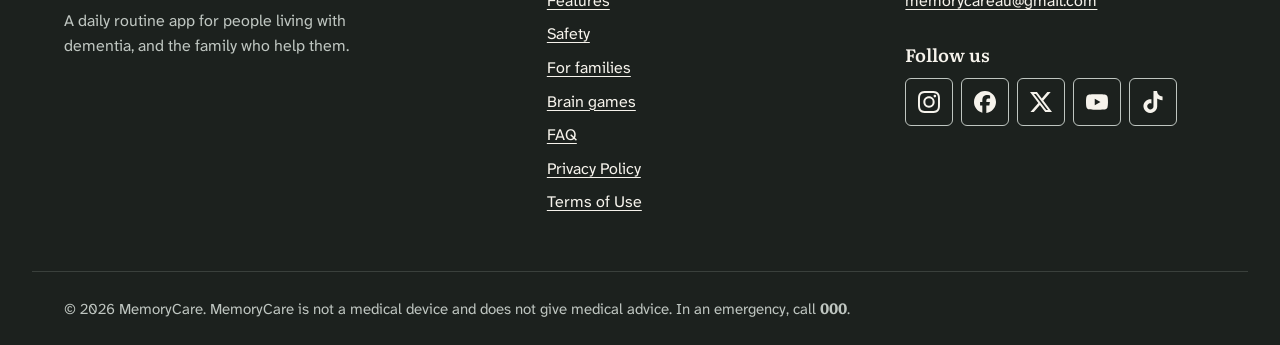
==== commit 05f19776: "Firebase for emails" ====
--- a/index.html
+++ b/index.html
@@ -288,7 +288,8 @@
       </div>
     </section>
 
-    <!-- Waitlist: signups go to Kit (kit.com), which stores the list and sends the emails -->
+    <!-- Waitlist: signups are saved to the "waitlist" collection in our Firebase
+         (Firestore) database. See "Waitlist (Firebase)" in README.md for setup. -->
     <section class="waitlist" id="waitlist" aria-labelledby="waitlist-title">
       <div class="container waitlist-grid">
         <div>
@@ -296,16 +297,24 @@
           <p>MemoryCare is being reviewed and tested right now. Leave your email and we’ll tell you the moment it’s ready to download.</p>
         </div>
 
-        <!-- TODO: replace KIT_FORM_ID with the number from your Kit form's embed code
-             (Kit > Grow > Landing Pages & Forms > your form > Publish > HTML). -->
-        <form class="waitlist-form" action="https://app.kit.com/forms/10065927/subscriptions" method="post" novalidate>
+        <!-- Firebase web config: console > Project settings > General > Your apps > MemoryCare Web.
+             This key is public by design; Firestore security rules protect the data. -->
+        <form class="waitlist-form" action="#waitlist" method="post" novalidate
+              data-firebase-project="memorycare-8720b"
+              data-firebase-key="AIzaSyDsqeM2tCis7Yx1pGE5voe4TpA5p-TSMBA">
           <label for="waitlist-email">Email address</label>
           <div class="waitlist-row">
-            <input id="waitlist-email" name="email_address" type="email" autocomplete="email" inputmode="email" required aria-describedby="waitlist-note waitlist-status">
+            <input id="waitlist-email" name="email" type="email" autocomplete="email" inputmode="email" required aria-describedby="waitlist-note waitlist-status">
             <button class="button button-large" type="submit">Join the waitlist</button>
           </div>
+          <!-- Spam trap: hidden from people, but bots tend to fill it in -->
+          <div class="visually-hidden" aria-hidden="true">
+            <label for="waitlist-website">Leave this empty</label>
+            <input id="waitlist-website" name="website" type="text" tabindex="-1" autocomplete="off">
+          </div>
           <p class="waitlist-status" id="waitlist-status" role="status" aria-live="polite"></p>
-          <p class="waitlist-note" id="waitlist-note">We’ll email you on launch day, and send the occasional MemoryCare newsletter. You can unsubscribe at any time. See our <a href="privacy.html#waitlist-info">Privacy Policy</a>.</p>
+          <p class="waitlist-note" id="waitlist-note">We’ll email you on launch day, and send the occasional MemoryCare newsletter. To unsubscribe, just reply to any of our emails. See our <a href="privacy.html#waitlist-info">Privacy Policy</a>.</p>
+          <noscript><p class="waitlist-note">Joining the waitlist needs JavaScript. You can also email <a href="mailto:memorycareau@gmail.com?subject=Waitlist">memorycareau@gmail.com</a> and we’ll add you.</p></noscript>
         </form>
       </div>
     </section>
